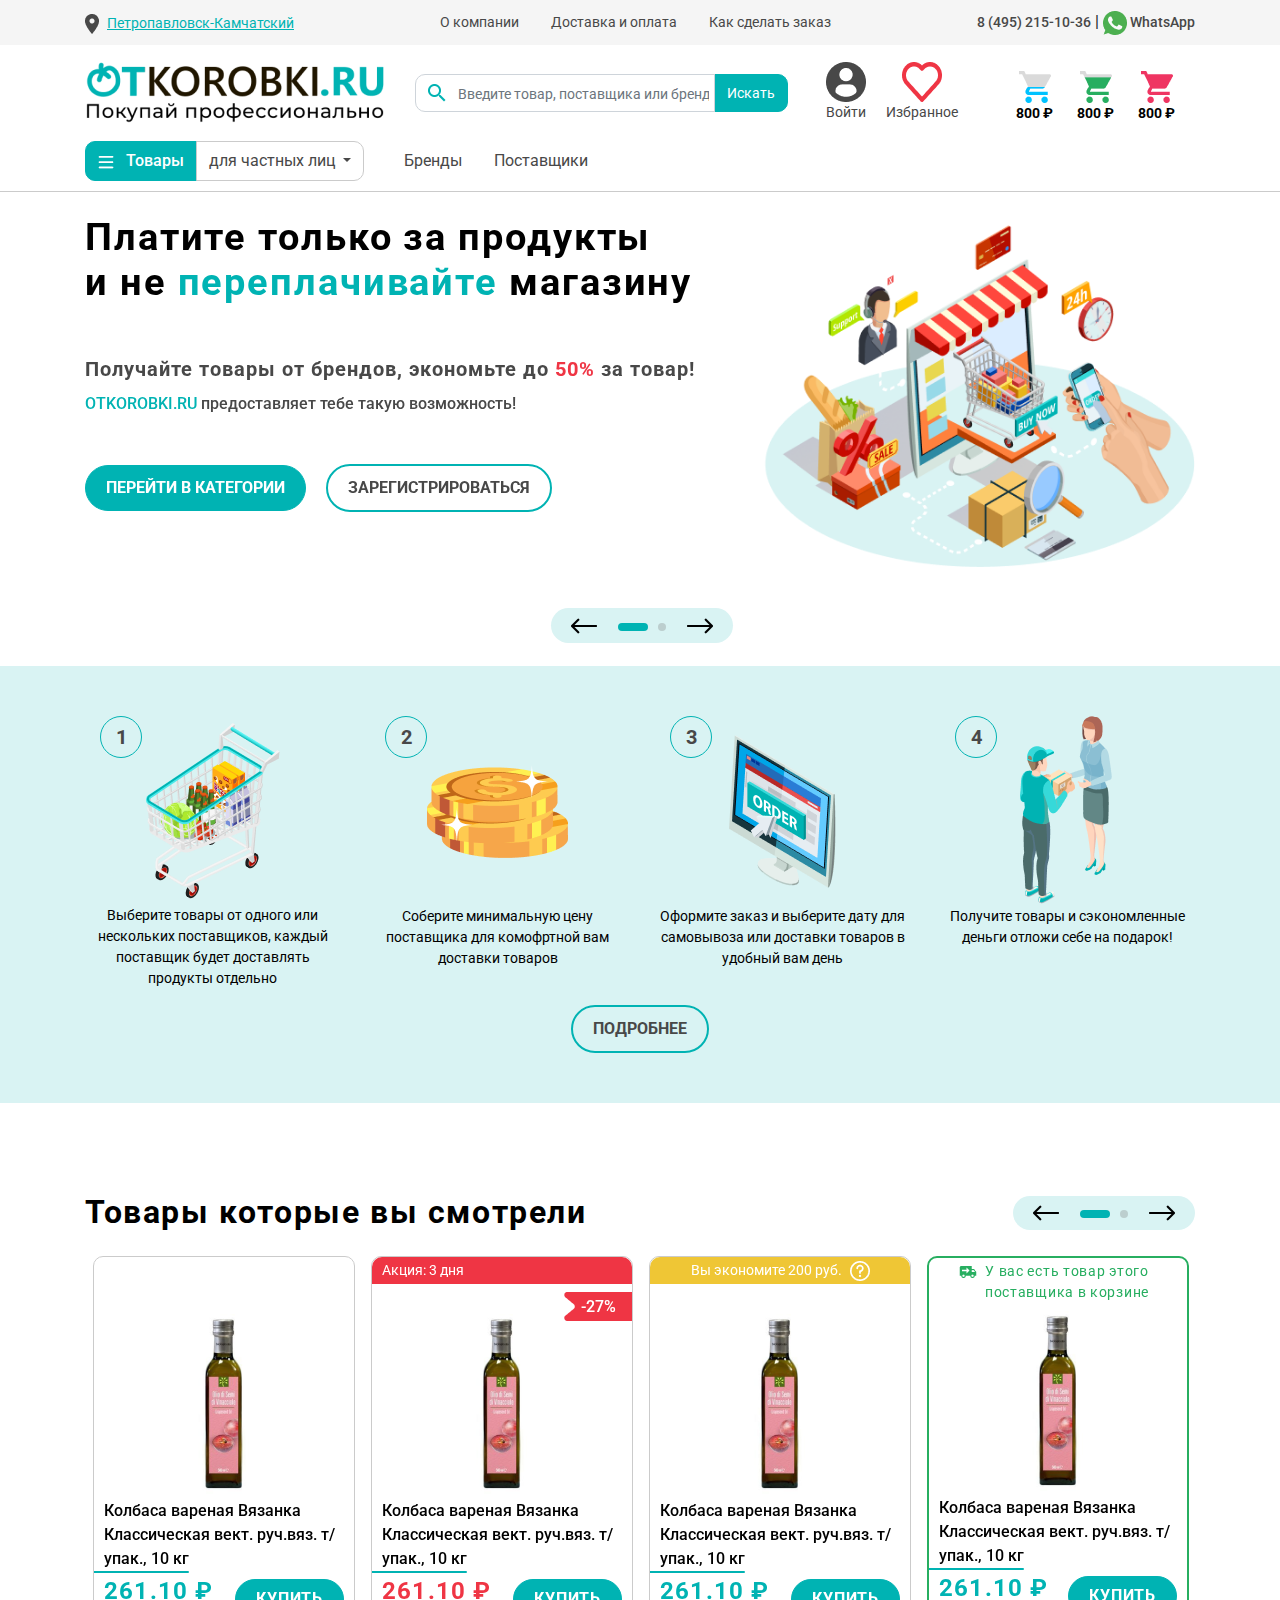
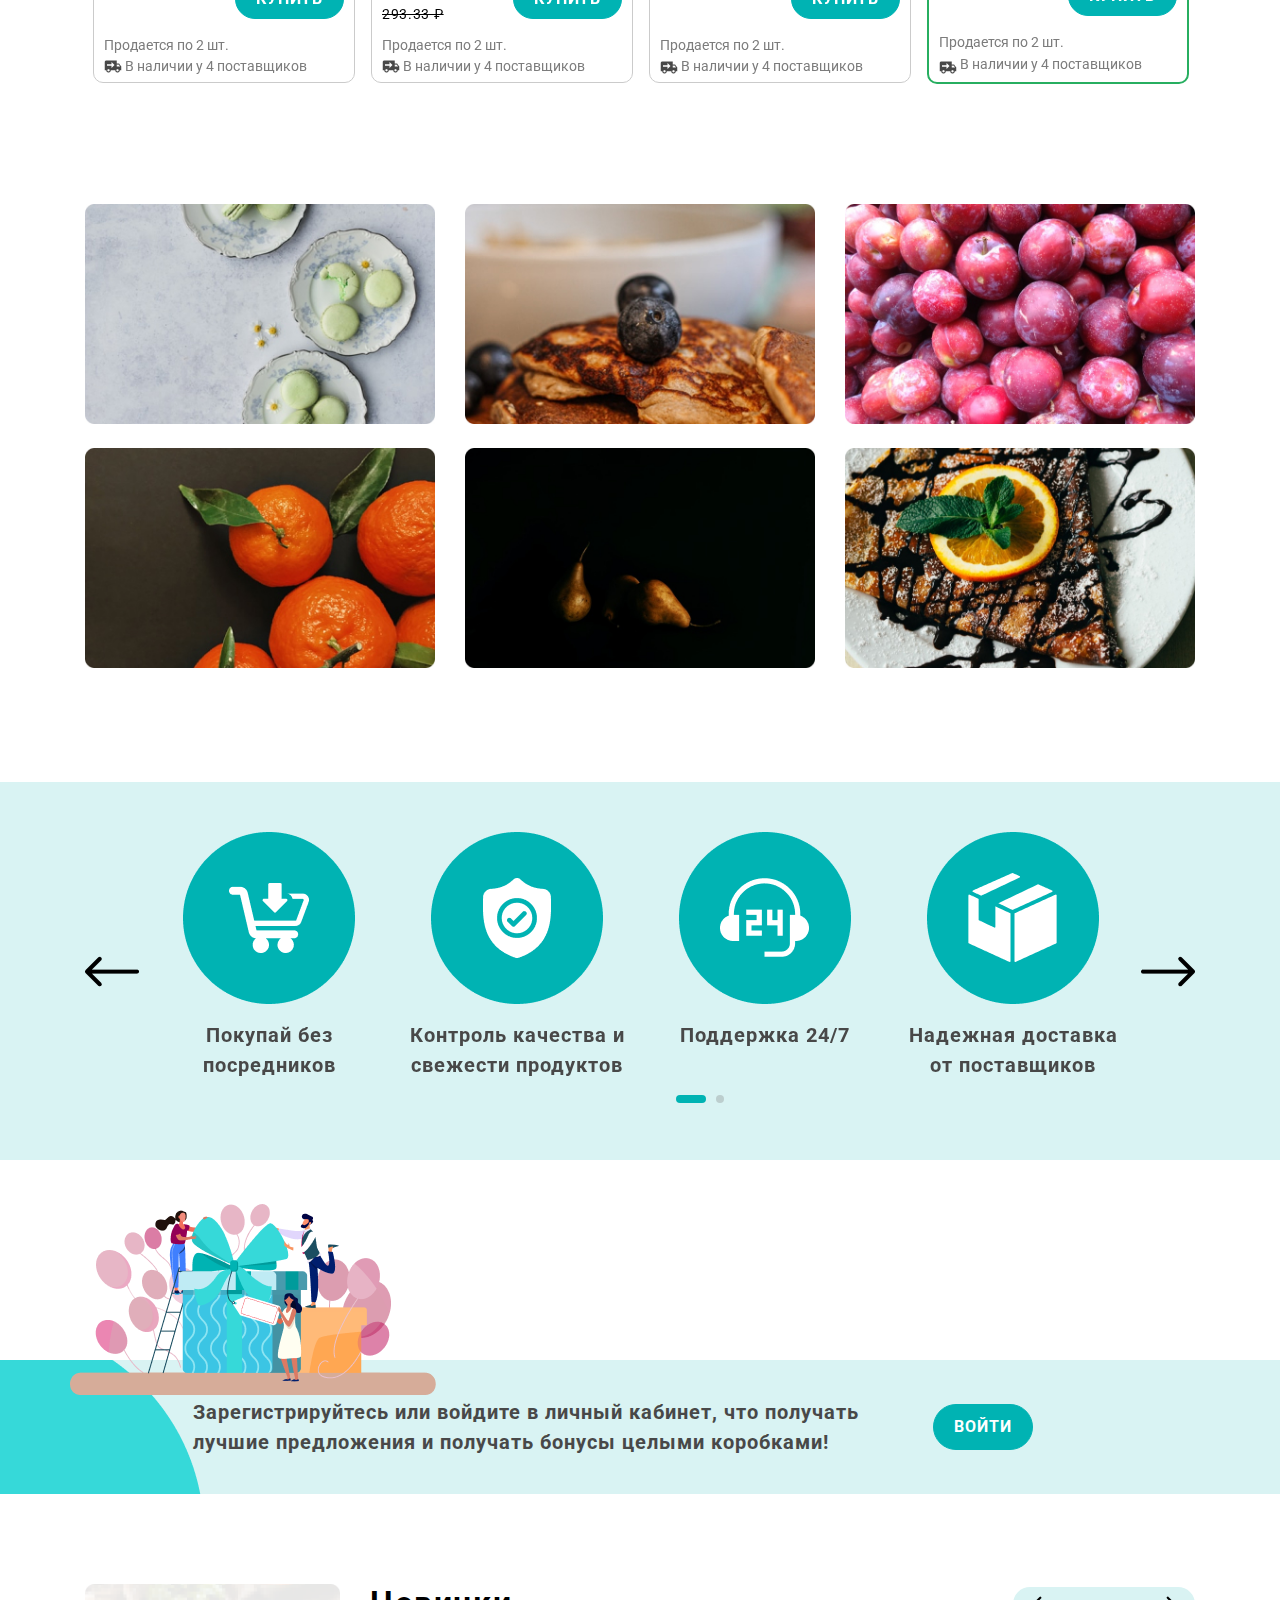
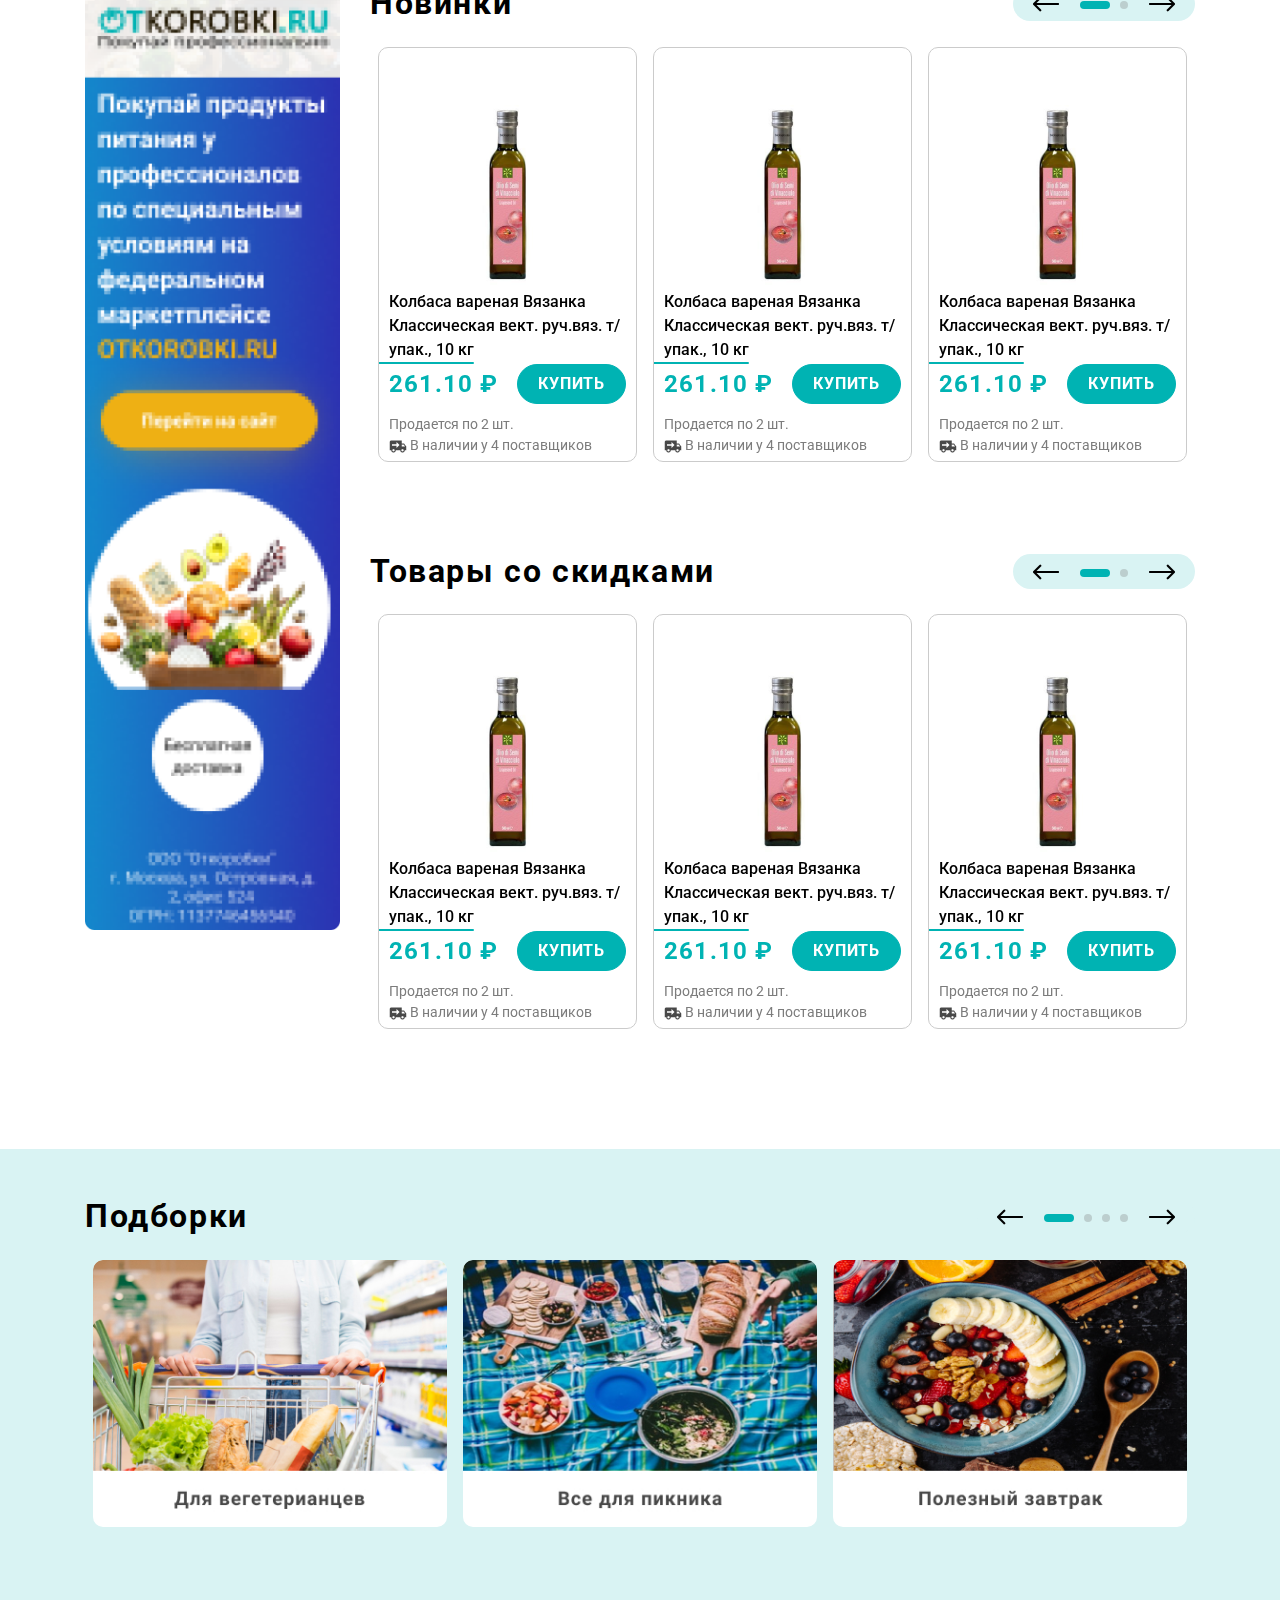
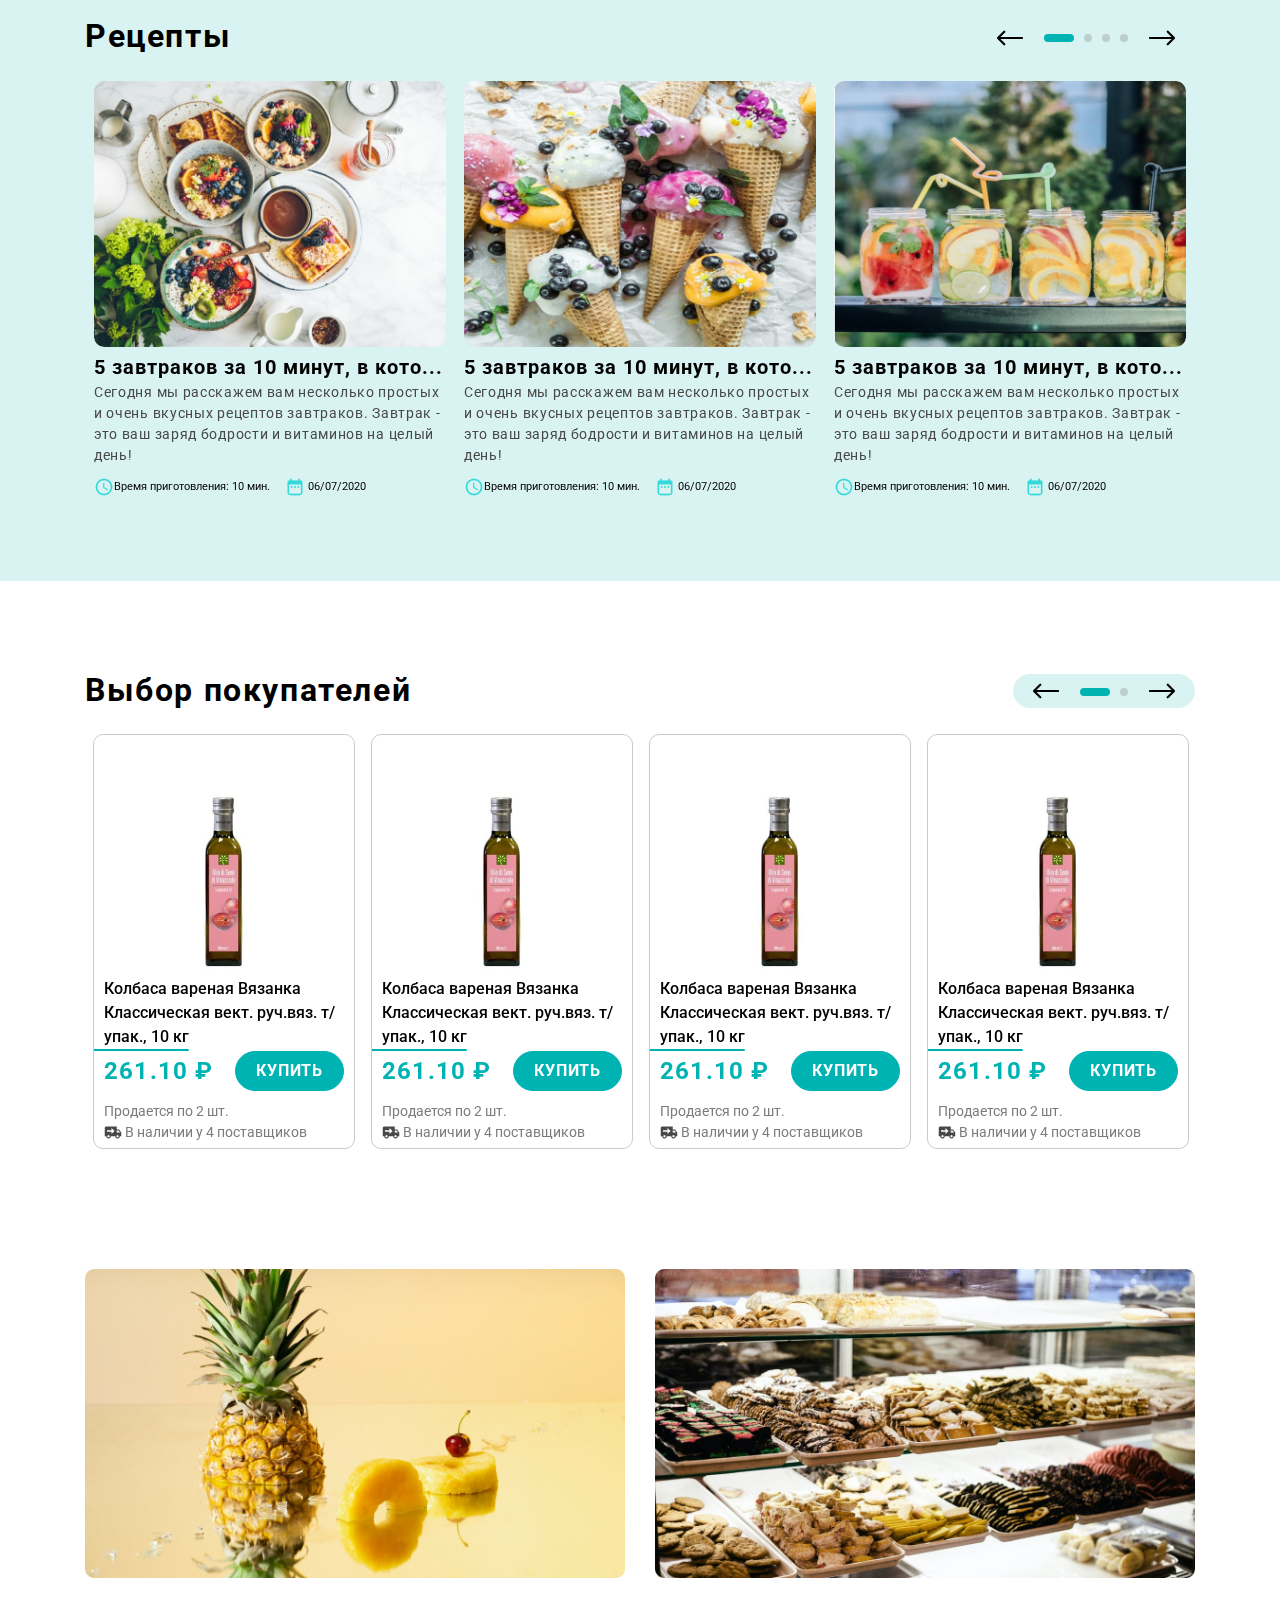
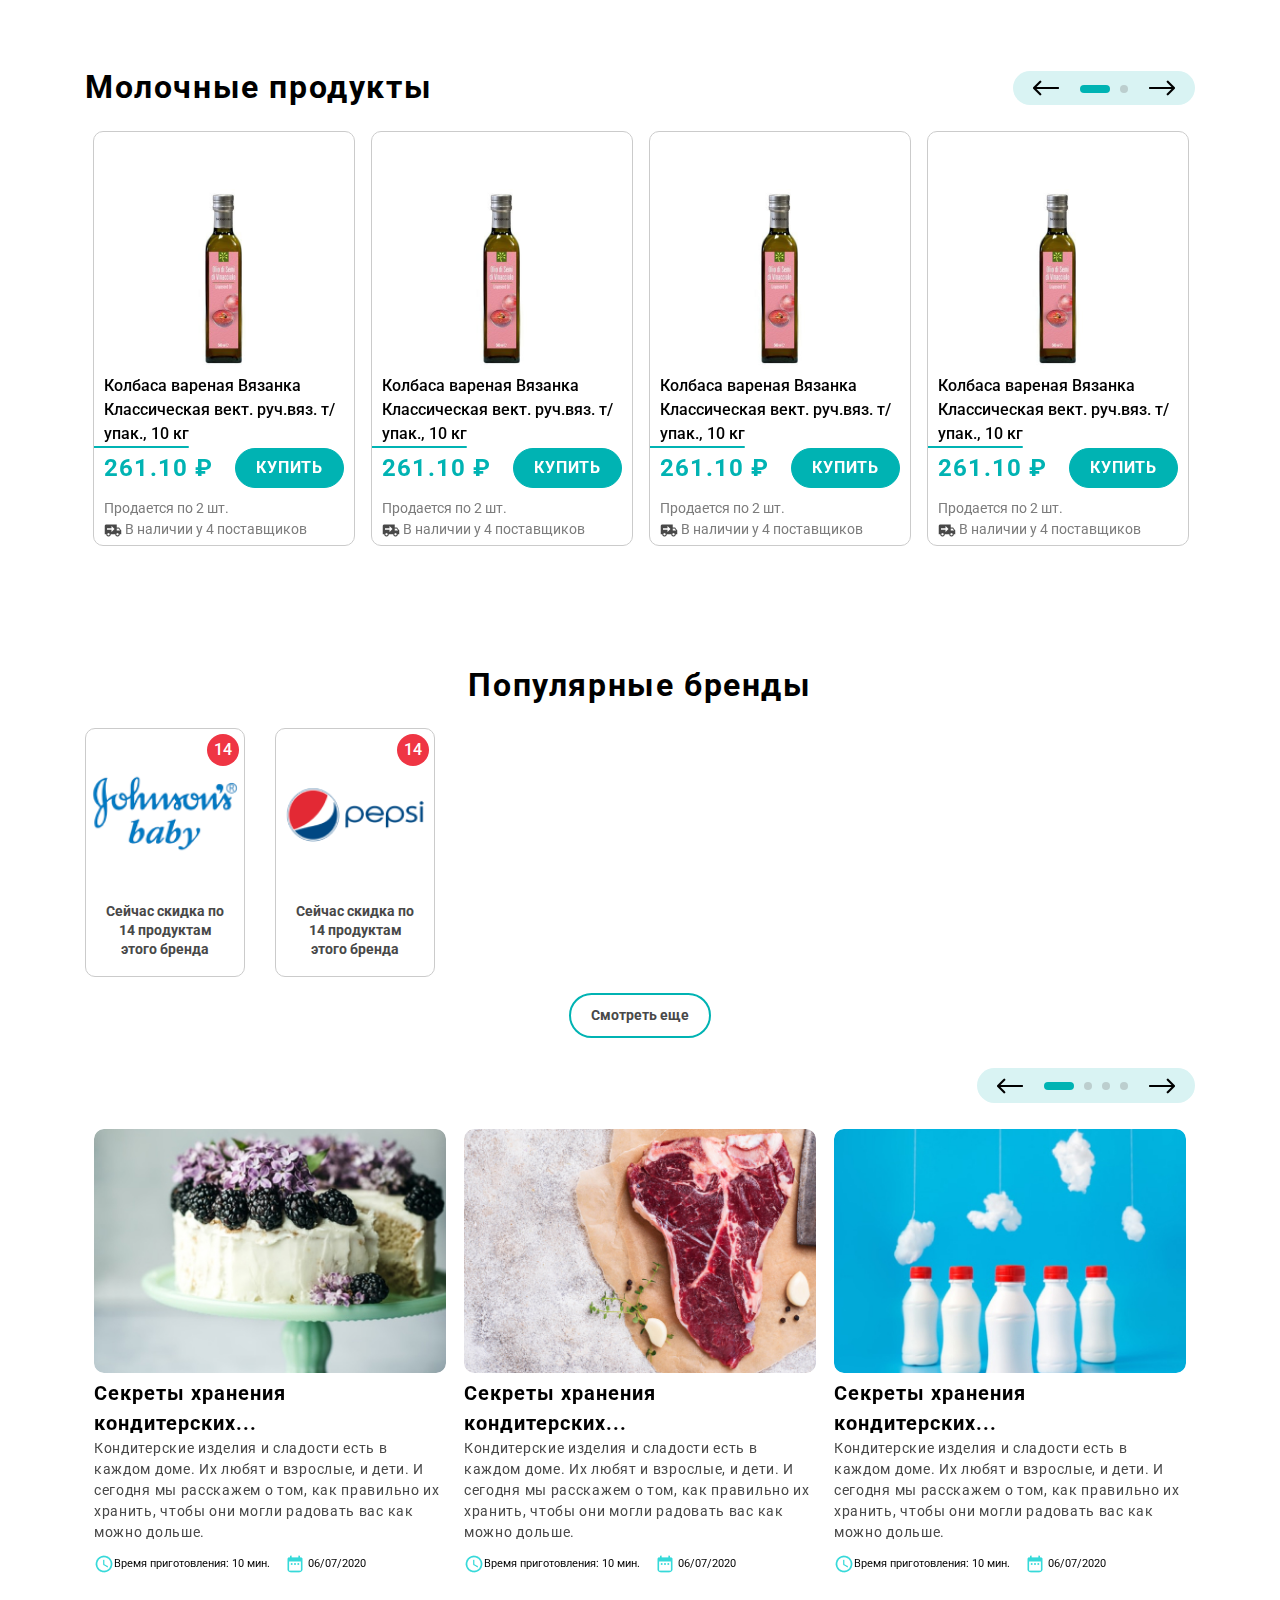
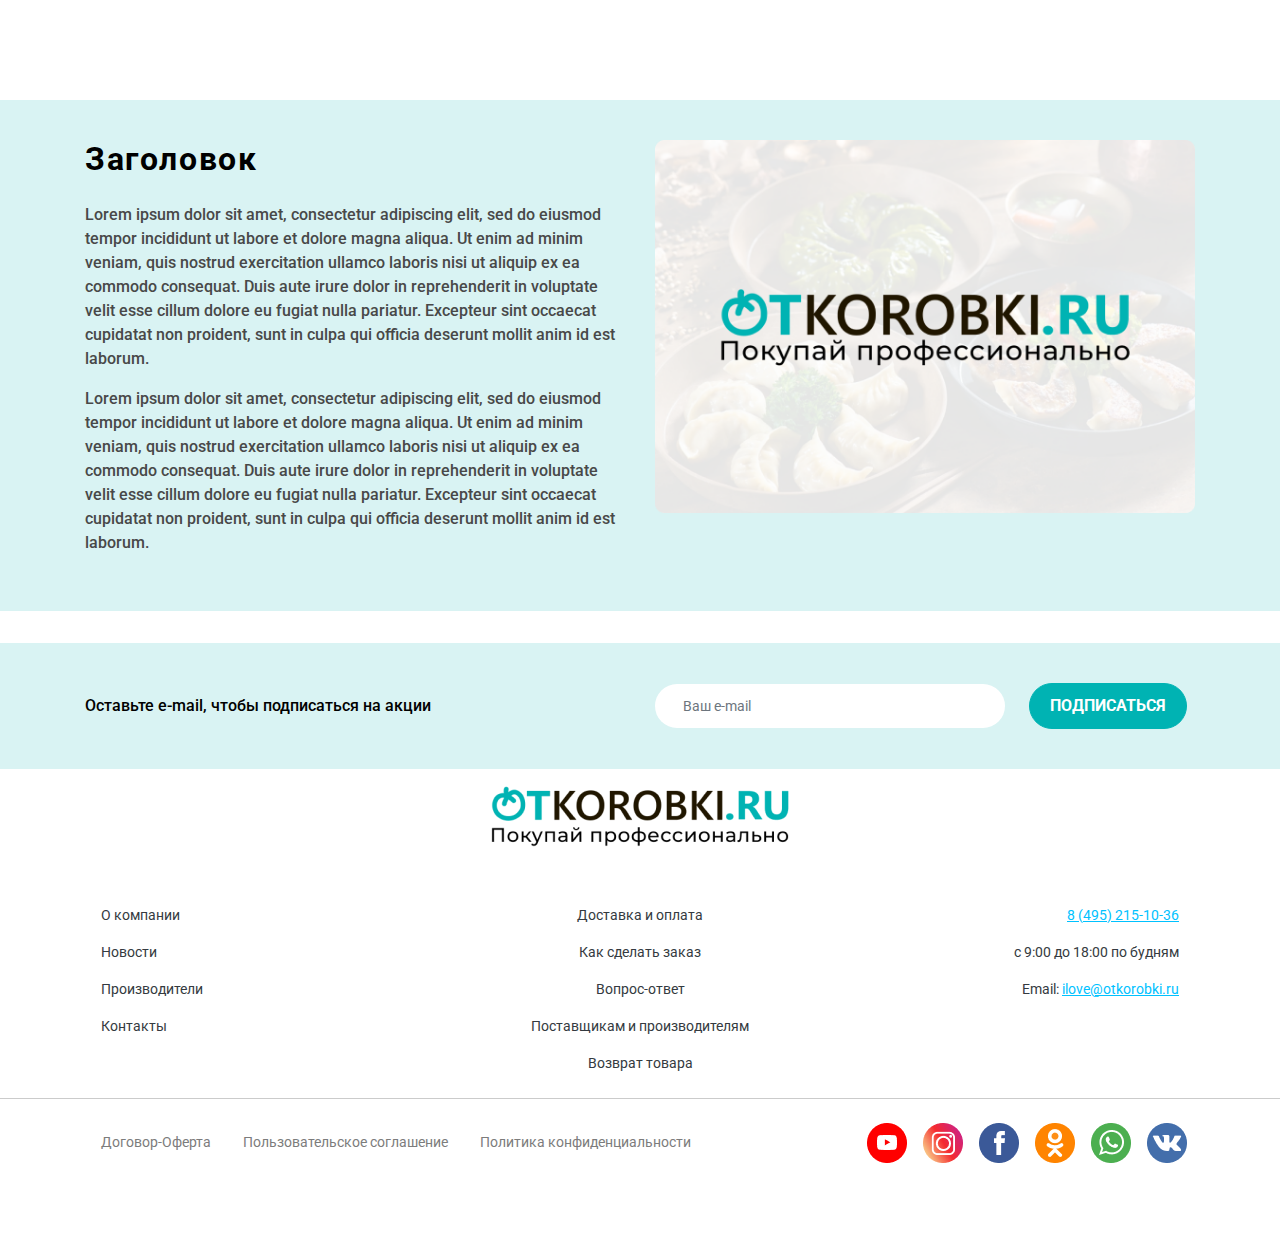
==== index.html @ 5a8d62e5 "menu" ====
<!doctype html>
<html lang="ru">

<head>
    <meta charset="utf-8">
    <meta name="viewport" content="width=device-width, initial-scale=1, shrink-to-fit=no">
    <meta name="description" content="">

    <title>main page</title>

    <link href="css/bootstrap.css" rel="stylesheet">
    <link href="https://fonts.googleapis.com/css2?family=Roboto:ital,wght@0,100;0,300;0,400;0,500;0,700;0,900;1,100;1,300;1,400;1,500;1,700;1,900&display=swap" rel="stylesheet">
    <link rel="stylesheet" href="lib/slick/slick.css">
    <link href="lib/mmenu/mmenu-light.css" rel="stylesheet" />
    <link href="css/style.css" rel="stylesheet">

</head>

<body>

<div id="panel">
    
    <header class="header">

        <div class="mobile-header d-lg-none">
            <div class="mobile-line">
                <div class="container">
                    <div class="row">
                        <div class="col-12">
                            <div class="mobile-top-menu py-2">
                                <a href="/"><img src="img/mob_logo.png" alt=""></a>
                                <a href="#" class="mobile-searsh-toggle"><img src="img/search_ico.png" alt=""></a>
                                <a href="#"><img src="img/mob_cart.png" alt=""></a>
                                <a class="toggle-button" href="#"><img src="img/burger.png" alt=""></a>                                
                            </div>
                            <div class="mobile-search py-2">
                                <a href="#" class="back-link"><img src="img/mob_arrow_left.png" alt=""></a>  
                                <div class="input-group flex-nowrap">
                                    <div class="input-group-prepend">
                                        <span class="input-group-text"><img src="img/search_ico.png" alt=""></span>
                                    </div>
                                    <input type="text" class="form-control" placeholder="Поиск...">
                                </div>                           
                            </div>                            
                        </div>
                    </div>
                </div>
            </div>
        </div>

        <div class="desktop-header d-none d-lg-block">
            <div class="top-line py-1">
                <div class="container">
                    <div class="row d-flex justify-content-between align-items-center">
                        <div class="col-auto">
                            <a href="#" class="city-choice">
                                <img src="img/place_ico.png" alt=""><span>Петропавловск-Камчатский</span>
                            </a>
                        </div>
                        <div class="col-auto">
                            <div class="nav">
                                <a class="nav-link active" href="#">О компании</a>
                                <a class="nav-link" href="#">Доставка и оплата</a>
                                <a class="nav-link" href="#">Как сделать заказ</a>
                            </div>
                        </div>
                        <div class="col-auto">
                            <div class="top-contacts">
                                <a href="tel:84952151036">8 (495) 215-10-36</a> |
                                <a href="#"><img src="img/whatsapp_top.png" alt=""> WhatsApp</a>
                            </div>
                        </div>
                    </div>
                </div>
            </div>

            <div class="container">
                <div class="row align-items-center justify-content-between flex-nowrap py-3">
                    <div class="col-auto">
                        <a href="/">
                            <img src="img/logo.png" alt="">
                        </a>
                    </div>
                    <div class="col">
                        <div class="search-block">
                            <div class="input-group">
                                <div class="input-group-prepend">
                                    <span class="input-group-text"><img src="img/search_ico.png" alt=""></span>
                                </div>
                                <input type="text" class="form-control" placeholder="Введите товар, поставщика или бренд">
                                <div class="input-group-append">
                                    <a href="#" class="input-group-text">Искать</a>
                                </div>
                            </div>
                        </div>
                    </div>
                    <div class="col-auto">
                        <div class="user-block">
                            <a href="#">
                                <img src="img/user_ico.png" alt="">
                                <div>Войти</div>
                            </a>
                            <a href="#">
                                <img src="img/favorites_ico.png" alt="">
                                <div>Избранное</div>
                            </a>
                            
                        </div>
                    </div>
                    <div class="col-auto">
                        <div class="cart-block">
                            <a href="#">
                                <img src="img/cart_1.png" alt="">
                                <div>800 &#8381;</div>
                            </a>
                            <a href="#">
                                <img src="img/cart_2.png" alt="">
                                <div>800 &#8381;</div>
                            </a>
                            <a href="#">
                                <img src="img/cart_3.png" alt="">
                                <div>800 &#8381;</div>
                            </a>
                        </div>
                    </div>
                </div>
                <div class="row">
                    <div class="col-12 position-relative">
                        <div class="header-nav d-flex">
                            <div class="btn-group mr-4">
                                <button class="btn" type="button" id="main-menu-btn">
                                    <img src="img/burger_white.png" alt=""> Товары
                                </button>
                            
                                <div class="btn-group" role="group">
                                    <button type="button" class="btn dropdown-toggle" data-toggle="dropdown" aria-haspopup="true" aria-expanded="false">
                                        для частных лиц
                                    </button>
                                    <div class="dropdown-menu" aria-labelledby="btnGroupDrop1">
                                        <!-- <a class="dropdown-item" href="#">для частных лиц</a> -->
                                        <a class="dropdown-item" href="#">для юр. лиц</a>
                                    </div>
                                </div>
                            </div>
                            <div class="nav">
                                <a href="#" class="nav-link">Бренды</a>
                                <a href="#" class="nav-link">Поставщики</a>
                            </div>
                        </div>
 
                        <div class="main-menu" id="main-menu">
                            <a href="#" class="btn my-3 ml-2">Выбрать поставщика</a>
                            <ul>
                                <li class="active"><a href="#"><img src="img/menu-ico/voda.png" alt=""><span>Бакалея</span></a>
                                    <ul>
                                        <li><a href="#"><b>Азиатская кухня</b></a></li> 
                                        <li><a href="#">Кетчуп, майонез, соусы, сиропы</a></li> 
                                        <li><a href="#">Крупы, хлопья, мюсли, сухие завтраки</a></li> 
                                        <li><a href="#">Макаронные изделия</a></li>
                                        <li><a href="#">Азиатская кухня</a></li> 
                                        <li><a href="#">Кетчуп, майонез, соусы, сиропы</a></li> 
                                        <li><a href="#">Крупы, хлопья, мюсли, сухие завтраки</a></li> 
                                        <li><a href="#"><b>Макаронные изделия</b></a></li>
                                        <li><a href="#">Азиатская кухня</a></li> 
                                        <li><a href="#">Кетчуп, майонез, соусы, сиропы</a></li> 
                                        <li><a href="#">Крупы, хлопья, мюсли, сухие завтраки</a></li> 
                                        <li><a href="#">Макаронные изделия</a></li>
                                        <li><a href="#">Азиатская кухня</a></li> 
                                        <li><a href="#">Кетчуп, майонез, соусы, сиропы</a></li> 
                                        <li><a href="#">Крупы, хлопья, мюсли, сухие завтраки</a></li> 
                                        <li><a href="#">Макаронные изделия</a></li>

                                    </ul>
                                    <a href="#" class="menu-banner">
                                        <img class="img-fluid" src="img/menu_banner.jpg" alt="">
                                    </a>
                                </li> 
                                <li><a href="#"><img src="img/menu-ico/voda.png" alt=""><span>Вода, напитки, соки</span></a>
                                    <ul>
                                        <li><a href="#">Минеральная вода</a></li> 
                                        <li><a href="#">Напитки, лимонады, квас</a></li> 
                                        <li><a href="#">Соки, нектары, морсы, компоты</a></li>
                                    </ul>
                                </li> 
                                <li><a href="#"><img src="img/menu-ico/voda.png" alt=""><span>Детское питание и товары для детей</span></a>
                                    <ul>
                                        <li><a href="#">Детская косметика и гигиена</a></li> 
                                        <li><a href="#">Детские молочные продукты</a></li> 
                                        <li><a href="#">Детские смеси</a></li>
                                    </ul>
                                </li> 
                                <li><a href="#"><img src="img/menu-ico/voda.png" alt=""><span>Замороженные продукты</span></a>
                                    <ul>
                                        <li><a href="#">Вареники, блинчики</a></li> 
                                        <li><a href="#">Готовые замороженные блюда</a></li> 
                                        <li><a href="#">Замороженные десерты</a></li>
                                    </ul>
                                </li> 
                                <li><a href="#"><img src="img/menu-ico/voda.png" alt=""><span>Кондитерские изделия</span></a>
                                    <ul>
                                        <li><a href="#">Баранки, соломка, сушки, сухари, хлебцы</a></li> 
                                        <li><a href="#">Батончики, снеки</a></li> 
                                        <li><a href="#">Вафли, пряники, печенье, крекер</a></li>
                                    </ul>
                                </li> 
                                <li><a href="#"><img src="img/menu-ico/voda.png" alt=""><span>Консервация</span></a>
                                    <ul>
                                        <li><a href="#">Баранки, соломка, сушки, сухари, хлебцы</a></li> 
                                        <li><a href="#">Батончики, снеки</a></li> 
                                        <li><a href="#">Вафли, пряники, печенье, крекер</a></li>
                                    </ul>
                                </li> 
                                <li><a href="#"><img src="img/menu-ico/voda.png" alt=""><span>Молочные продкуты, сыры, яйца</span></a>
                                    <ul>
                                        <li><a href="#">Баранки, соломка, сушки, сухари, хлебцы</a></li> 
                                        <li><a href="#">Батончики, снеки</a></li> 
                                        <li><a href="#">Вафли, пряники, печенье, крекер</a></li>
                                    </ul>
                                </li> 
                                <li><a href="#"><img src="img/menu-ico/voda.png" alt=""><span>Мясо, птица, рыба, гастрономия</span></a>
                                    <ul>
                                        <li><a href="#">Баранки, соломка, сушки, сухари, хлебцы</a></li> 
                                        <li><a href="#">Батончики, снеки</a></li> 
                                        <li><a href="#">Вафли, пряники, печенье, крекер</a></li>
                                    </ul>
                                </li> 
                                <li><a href="#"><img src="img/menu-ico/voda.png" alt=""><span>Кондитерские изделия</span></a>
                                    <ul>
                                        <li><a href="#">Баранки, соломка, сушки, сухари, хлебцы</a></li> 
                                        <li><a href="#">Батончики, снеки</a></li> 
                                        <li><a href="#">Вафли, пряники, печенье, крекер</a></li>
                                    </ul>
                                </li> 
                                <li><a href="#"><img src="img/menu-ico/voda.png" alt=""><span>Овощи, фрукты, зелень</span></a>
                                    <ul>
                                        <li><a href="#">Баранки, соломка, сушки, сухари, хлебцы</a></li> 
                                        <li><a href="#">Батончики, снеки</a></li> 
                                        <li><a href="#">Вафли, пряники, печенье, крекер</a></li>
                                    </ul>
                                </li> 
                                <li><a href="#"><img src="img/menu-ico/voda.png" alt=""><span>Товары для дома</span></a>
                                    <ul>
                                        <li><a href="#">Баранки, соломка, сушки, сухари, хлебцы</a></li> 
                                        <li><a href="#">Батончики, снеки</a></li> 
                                        <li><a href="#">Вафли, пряники, печенье, крекер</a></li>
                                    </ul>
                                </li> 
                                <li><a href="#"><img src="img/menu-ico/voda.png" alt=""><span>Чай, кофе, какао</span></a>
                                    <ul>
                                        <li><a href="#">Баранки, соломка, сушки, сухари, хлебцы</a></li> 
                                        <li><a href="#">Батончики, снеки</a></li> 
                                        <li><a href="#">Вафли, пряники, печенье, крекер</a></li>
                                    </ul>
                                </li> 
                                <li><a href="#"><img src="img/menu-ico/voda.png" alt=""><span>Для офисов</span></a>
                                    <ul>
                                        <li><a href="#">Баранки, соломка, сушки, сухари, хлебцы</a></li> 
                                        <li><a href="#">Батончики, снеки</a></li> 
                                        <li><a href="#">Вафли, пряники, печенье, крекер</a></li>
                                    </ul>
                                </li> 
                                <li><a href="#"><img src="img/menu-ico/voda.png" alt=""><span>Для HoReCa</span></a>
                                    <ul>
                                        <li><a href="#">Баранки, соломка, сушки, сухари, хлебцы</a></li> 
                                        <li><a href="#">Батончики, снеки</a></li> 
                                        <li><a href="#">Вафли, пряники, печенье, крекер</a></li>
                                    </ul>
                                </li> 
                                <li><a href="#"><img src="img/menu-ico/voda.png" alt=""><span>Для магазинов</span></a>
                                    <ul>
                                        <li><a href="#">Баранки, соломка, сушки, сухари, хлебцы</a></li> 
                                        <li><a href="#">Батончики, снеки</a></li> 
                                        <li><a href="#">Вафли, пряники, печенье, крекер</a></li>
                                    </ul>
                                </li> 
                            </ul>
                        </div> 

                    </div>
                </div>
            </div>            
        </div>

    </header>

    <main role="main">        
        <div class="container">
            <div class="row d-lg-none">
                <div class="col-12">
                    <div class="my-3 text-center">
                        <button class="btn btn-secondary mx-1" style="font-size: 0.875rem; color: #000; border-width: 1px;letter-spacing: 0.05em;padding: 6px 20px;">Поставщики</button>
                        <button class="btn btn-secondary mx-1" style="font-size: 0.875rem; color: #000; border-width: 1px;letter-spacing: 0.05em;padding: 6px 20px;">Бренды</button>
                    </div>                    
                    <div class="my-3 text-center">
                        <a href="#mob-catalog-menu" class="btn btn-primary" style="font-size: 0.875rem; padding: 8px 40px; border-width: 1px; letter-spacing: 0.05em;"><img src="img/catalog_icon.png" alt=""> Категории товаров</a>
                    </div>                    
                </div>
            </div>
            <div class="row mt-3 mb-5">
                <div class="col-12">
                    <div class="main-slider">
                        <div>
                            <div class="row">
                                <div class="col-12 col-lg-7 d-flex align-items-center">
                                    <div class="slider-content text-center text-lg-left">
                                        <h3 class="title mb-5">Платите только за продукты и не <span>переплачивайте</span> магазину</h3>
                                        <div class="text1 mb-2">Получайте товары от брендов, экономьте до <span>50%</span> за товар!</div>
                                        <div class="text2"><span>OTKOROBKI.RU</span> предоставляет тебе такую возможность!</div>
                                        <div class="my-5 d-none d-lg-block">
                                            <a href="#" class="btn btn-primary mr-3">Перейти в категории</a>
                                            <a href="#" class="btn btn-secondary">Зарегистрироваться</a>                                        
                                        </div>                                        
                                    </div>
                                </div>
                                <div class="col-12 col-lg-5">
                                    <img class="img-fluid" src="img/main-slider/slider_image.png" alt="">
                                </div>
                            </div>
                        </div>

                        <div>
                            <div class="row">
                                <a href="#" class="col-12 col-lg-8 mb-3 mb-lg-0">
                                    <img class="img-fluid" src="img/main-slider/1110х185.png" alt="">
                                </a>
                                <div class="col-12 col-lg-4 d-lg-flex flex-column justify-content-between">
                                    <a class="d-block mb-3 mb-lg-0" href="#">
                                        <img class="img-fluid" src="img/main-slider/top.jpg" alt="">
                                    </a>
                                    <a class="d-block mb-3 mb-lg-0" href="#">
                                        <img class="img-fluid" src="img/main-slider/bottom.jpg" alt="">
                                    </a>
                                </div>
                            </div>
                        </div>
                    </div>

                </div>
            </div>

        </div><!-- end container -->

        <section class="section-steps section-devider">
            <div class="container">
                <div class="row steps-slider">
                    <div class="col-12 col-lg-3">
                        <div class="step-item">
                            <div class="num-step">1</div>
                            <img class="img-fluid" src="img/step_1.png" alt="">
                            <div class="title">Выберите товары от одного или нескольких поставщиков, каждый поставщик будет доставлять продукты отдельно</div>
                        </div>
                    </div>
                    <div class="col-12 col-lg-3">
                        <div class="step-item">
                            <div class="num-step">2</div>
                            <img class="img-fluid" src="img/step_2.png" alt="">
                            <div class="title">Соберите минимальную цену поставщика для комофртной вам доставки товаров</div>
                        </div>
                    </div>
                    <div class="col-12 col-lg-3">
                        <div class="step-item">
                            <div class="num-step">3</div>
                            <img class="img-fluid" src="img/step_3.png" alt="">
                            <div class="title">Оформите заказ и выберите дату для самовывоза или доставки товаров в удобный вам день</div>
                        </div>
                    </div>
                    <div class="col-12 col-lg-3">
                        <div class="step-item">
                            <div class="num-step">4</div>
                            <img class="img-fluid" src="img/step_4.png" alt="">
                            <div class="title">Получите товары и сэкономленные деньги отложи себе на подарок!</div>
                        </div>
                    </div>
                </div>
                <div class="mt-3 d-none d-lg-block">
                    <a href="#" class="btn btn-secondary">Подробнее</a>
                </div>
            </div>
        </section>

        <section class="section-devider">
            <div class="container">
                <div class="row">
                    <div class="col-12 mob-gutters">

                        <h2>Товары которые вы смотрели</h2>
                        
                        <div id="slider-product-1" class="card-slider">
                            <div>
                                <div class="card card-product">
                                    <div class="card-header">
                                        Вы экономите 200 руб.
                                    </div>
                                    <a class="img-link" href="#"><img src="img/image4.png" class="card-img-top" alt=""></a>
                                    <div class="card-body">
                                        <a href="#" class="card-title">Колбаса вареная Вязанка Классическая вект. руч.вяз. т/упак., 10 кг</a>
                                        <div class="separator"></div>
                                        <div class="buy-block">
                                            <div class="price-block">
                                                <div class="price">261.10 &#8381;</div>  
                                                <div class="old-price">&nbsp;</div>                                              
                                            </div>
                                            <button class="btn btn-buy">Купить</button>
                                        </div>
                                    </div>
                                    <div class="card-footer">
                                        <div class="text-sold-by">Продается по 2 шт.</div>
                                        <div class="text-availability"><img src="img/mdi_truck-delivery.png" alt=""> В наличии у 4 поставщиков</div>                                    
                                    </div>
                                </div>                                
                            </div>
                            <div>
                                <div class="card card-product action">
                                    <div class="percent-badge">-27%</div>
                                    <div class="card-header">
                                        Акция: 3 дня
                                    </div>
                                    <a class="img-link" href="#"><img src="img/image4.png" class="card-img-top" alt=""></a>
                                    <div class="card-body">
                                        <a href="#" class="card-title">Колбаса вареная Вязанка Классическая вект. руч.вяз. т/упак., 10 кг</a>
                                        <div class="separator"></div>
                                        <div class="buy-block">
                                            <div class="price-block">
                                                <div class="price">261.10 &#8381;</div>                                                
                                                <div class="old-price">293.33 &#8381;</div>
                                            </div>
                                            <button class="btn btn-buy">Купить</button>
                                        </div>
                                    </div>
                                    <div class="card-footer">
                                        <div class="text-sold-by">Продается по 2 шт.</div>
                                        <div class="text-availability"><img src="img/mdi_truck-delivery.png" alt=""> В наличии у 4 поставщиков</div>                                    
                                    </div>
                                </div>                                
                            </div>
                            <div>
                                <div class="card card-product info">
                                    <div class="card-header">
                                        Вы экономите 200 руб. <a href="#"><img src="img/doubts_button.png" alt=""></a>
                                    </div>
                                    <a class="img-link" href="#"><img src="img/image4.png" class="card-img-top" alt=""></a>
                                    <div class="card-body">
                                        <a href="#" class="card-title">Колбаса вареная Вязанка Классическая вект. руч.вяз. т/упак., 10 кг</a>
                                        <div class="separator"></div>
                                        <div class="buy-block">
                                            <div class="price-block">
                                                <div class="price">261.10 &#8381;</div>                                                
                                                <div class="old-price">&nbsp;</div>
                                            </div>
                                            <button class="btn btn-buy">Купить</button>
                                        </div>
                                    </div>
                                    <div class="card-footer">
                                        <div class="text-sold-by">Продается по 2 шт.</div>
                                        <div class="text-availability"><img src="img/mdi_truck-delivery.png" alt=""> В наличии у 4 поставщиков</div>                                    
                                    </div>
                                </div>                                
                            </div>
                            <div>
                                <div class="card card-product in-card">
                                    <div class="card-header">
                                        <img src="img/green_car.png" alt=""><span>У вас есть товар этого поставщика в корзине</span>
                                    </div>
                                    <a class="img-link" href="#"><img src="img/image4.png" class="card-img-top" alt=""></a>
                                    <div class="card-body">
                                        <a href="#" class="card-title">Колбаса вареная Вязанка Классическая вект. руч.вяз. т/упак., 10 кг</a>
                                        <div class="separator"></div>
                                        <div class="buy-block">
                                            <div class="price-block">
                                                <div class="price">261.10 &#8381;</div>                                                
                                                <div class="old-price">&nbsp;</div>
                                            </div>
                                            <button class="btn btn-buy">Купить</button>
                                        </div>
                                    </div>
                                    <div class="card-footer">
                                        <div class="text-sold-by">Продается по 2 шт.</div>
                                        <div class="text-availability"><img src="img/mdi_truck-delivery.png" alt=""> В наличии у 4 поставщиков</div>                                    
                                    </div>
                                </div>                                
                            </div>
                            <div>
                                <div class="card card-product add-card">
                                    <div class="card-header">
                                        Товар добавлен в корзину <img src="img/green_check.png" alt="">
                                    </div>
                                    <a class="img-link" href="#"><img src="img/image4.png" class="card-img-top" alt=""></a>
                                    <div class="card-body">
                                        <a href="#" class="card-title">Колбаса вареная Вязанка Классическая вект. руч.вяз. т/упак., 10 кг</a>
                                        <div class="separator"></div>
                                        <div class="buy-block">
                                            <div class="price-block">
                                                <div class="price">261.10 &#8381;</div>                                                
                                                <div class="old-price">&nbsp;</div>
                                            </div>
                                            <button class="btn btn-buy">Купить</button>
                                        </div>
                                        <div class="counter-block">
                                            <div class="counter">
                                                <button type="button" class="quantity-minus">-</button>
                                                    <div class="count">18</div>
                                                <button type="button" class="quantity-plus">+</button>
                                            </div>
                                        </div>
                                    </div>
                                    <div class="card-footer">
                                        <div class="text-sold-by">Продается по 2 шт.</div>
                                        <div class="text-availability"><img src="img/mdi_truck-delivery.png" alt=""> В наличии у 4 поставщиков</div>                                    
                                    </div>
                                </div>                                
                            </div>
                        </div>
                    </div>
                </div>
            </div>
        </section>

        <section class="section-devider">
            <div class="container">
                <div class="row banner-slider">
                    <a href="#" class="col-4 mb-4">
                        <img class="img-fluid" src="img/banners/banner_1.jpg" alt="">
                    </a>
                    <a href="#" class="col-4 mb-4">
                        <img class="img-fluid" src="img/banners/banner_2.jpg" alt="">
                    </a>
                    <a href="#" class="col-4 mb-4">
                        <img class="img-fluid" src="img/banners/banner_3.jpg" alt="">
                    </a>
                    <a href="#" class="col-4 mb-4">
                        <img class="img-fluid" src="img/banners/banner_4.jpg" alt="">
                    </a>
                    <a href="#" class="col-4 mb-4">
                        <img class="img-fluid" src="img/banners/banner_5.jpg" alt="">
                    </a>
                    <a href="#" class="col-4 mb-4">
                        <img class="img-fluid" src="img/banners/banner_6.jpg" alt="">
                    </a>
                </div>
            </div>                
        </section>

        <section class="utp-section">
            <div class="container">
                <div class="row">
                    <div class="col-12 mob-gutters">
                        <div class="utp-slider">
                            <div class="utp-item">
                                <img class="img-fluid" src="img/utp/fact_1.png" alt="">
                                <div>Покупай без посредников</div>
                            </div>
                            <div class="utp-item">
                                <img class="img-fluid" src="img/utp/fact_2.png" alt="">
                                <div>Контроль качества и свежести продуктов </div>
                            </div>
                            <div class="utp-item">
                                <img class="img-fluid" src="img/utp/fact_3.png" alt="">
                                <div>Поддержка 24/7</div>
                            </div>
                            <div class="utp-item">
                                <img class="img-fluid" src="img/utp/fact_4.png" alt="">
                                <div>Надежная доставка от поставщиков</div>
                            </div>
                            <div class="utp-item">
                                <img class="img-fluid" src="img/utp/fact_9.png" alt="">
                                <div>Оплата наличными и картой</div>
                            </div>
                            <div class="utp-item">
                                <img class="img-fluid" src="img/utp/fact_10.png" alt="">
                                <div>Безопасная оплата</div>
                            </div>
                            <div class="utp-item">
                                <img class="img-fluid" src="img/utp/fact_11.png" alt="">
                                <div>Спец условия для юр. лиц</div>
                            </div>
                            <div class="utp-item">
                                <img class="img-fluid" src="img/utp/fact_12.png" alt="">
                                <div>Более 500 000 позиций</div>
                            </div>
                        </div>
                    </div>
                </div>    
            </div>                
        </section>

        <div class="middle-line">
            <div class="container h-100">
                <div class="row h-100">
                    <div class="col-12 position-relative h-100">
                        <div class="absolute-image">
                            <img src="img/ml_image.png" alt="">
                        </div>
                        <div class="middle-line-text">
                            <div class="row d-flex align-items-center justify-content-center mx-auto">
                                <div class="col-auto col-lg-8">
                                    <div class="my-3">Зарегистрируйтесь или войдите в личный кабинет, что получать <span>лучшие предложения</span> и получать бонусы целыми коробками!</div>
                                </div>
                                <div class="col-auto col-lg-2">
                                    <a href="#" class="btn btn-primary">Войти</a>
                                </div>
                            </div>
                           
                        </div>
                    </div>
                </div>                    
            </div>
        </div>

        <div class="section-devider"></div>

        <section class="section-devider">
            <div class="container">
                <div class="row">
                    <div class="col-3 d-none d-lg-block">
                        <a href="#">
                            <img class="img-fluid" src="img/long_banner.png" alt="">
                        </a>
                    </div>
                    <div class="col-12 col-lg-9 mob-gutters">
                        <h2>Новинки</h2>
                        
                        <div id="slider-product-2" class="card-slider">
                            <div>
                                <div class="card card-product">
                                    <div class="card-header">
                                        Вы экономите 200 руб.
                                    </div>
                                    <a class="img-link" href="#"><img src="img/image4.png" class="card-img-top" alt=""></a>
                                    <div class="card-body">
                                        <a href="#" class="card-title">Колбаса вареная Вязанка Классическая вект. руч.вяз. т/упак., 10 кг</a>
                                        <div class="separator"></div>
                                        <div class="buy-block">
                                            <div class="price">261.10 &#8381;</div>
                                            <button class="btn btn-buy">Купить</button>
                                        </div>
                                    </div>
                                    <div class="card-footer">
                                        <div class="text-sold-by">Продается по 2 шт.</div>
                                        <div class="text-availability"><img src="img/mdi_truck-delivery.png" alt=""> В наличии у 4 поставщиков</div>                                    
                                    </div>
                                </div>                                
                            </div>
                            <div>
                                <div class="card card-product">
                                    <div class="card-header">
                                        Вы экономите 200 руб.
                                    </div>
                                    <a class="img-link" href="#"><img src="img/image4.png" class="card-img-top" alt=""></a>
                                    <div class="card-body">
                                        <a href="#" class="card-title">Колбаса вареная Вязанка Классическая вект. руч.вяз. т/упак., 10 кг</a>
                                        <div class="separator"></div>
                                        <div class="buy-block">
                                            <div class="price">261.10 &#8381;</div>
                                            <button class="btn btn-buy">Купить</button>
                                        </div>
                                    </div>
                                    <div class="card-footer">
                                        <div class="text-sold-by">Продается по 2 шт.</div>
                                        <div class="text-availability"><img src="img/mdi_truck-delivery.png" alt=""> В наличии у 4 поставщиков</div>                                    
                                    </div>
                                </div>                                
                            </div>
                            <div>
                                <div class="card card-product">
                                    <div class="card-header">
                                        Вы экономите 200 руб.
                                    </div>
                                    <a class="img-link" href="#"><img src="img/image4.png" class="card-img-top" alt=""></a>
                                    <div class="card-body">
                                        <a href="#" class="card-title">Колбаса вареная Вязанка Классическая вект. руч.вяз. т/упак., 10 кг</a>
                                        <div class="separator"></div>
                                        <div class="buy-block">
                                            <div class="price">261.10 &#8381;</div>
                                            <button class="btn btn-buy">Купить</button>
                                        </div>
                                    </div>
                                    <div class="card-footer">
                                        <div class="text-sold-by">Продается по 2 шт.</div>
                                        <div class="text-availability"><img src="img/mdi_truck-delivery.png" alt=""> В наличии у 4 поставщиков</div>                                    
                                    </div>
                                </div>                                
                            </div>
                            <div>
                                <div class="card card-product">
                                    <div class="card-header">
                                        Вы экономите 200 руб.
                                    </div>
                                    <a class="img-link" href="#"><img src="img/image4.png" class="card-img-top" alt=""></a>
                                    <div class="card-body">
                                        <a href="#" class="card-title">Колбаса вареная Вязанка Классическая вект. руч.вяз. т/упак., 10 кг</a>
                                        <div class="separator"></div>
                                        <div class="buy-block">
                                            <div class="price">261.10 &#8381;</div>
                                            <button class="btn btn-buy">Купить</button>
                                        </div>
                                    </div>
                                    <div class="card-footer">
                                        <div class="text-sold-by">Продается по 2 шт.</div>
                                        <div class="text-availability"><img src="img/mdi_truck-delivery.png" alt=""> В наличии у 4 поставщиков</div>                                    
                                    </div>
                                </div>                                
                            </div>
                        </div>
                        
                        <div class="section-devider"></div>
                        
                        <h2>Товары со скидками</h2>
                        
                        <div id="slider-product-3" class="card-slider">
                            <div>
                                <div class="card card-product">
                                    <div class="card-header">
                                        Вы экономите 200 руб.
                                    </div>
                                    <a class="img-link" href="#"><img src="img/image4.png" class="card-img-top" alt=""></a>
                                    <div class="card-body">
                                        <a href="#" class="card-title">Колбаса вареная Вязанка Классическая вект. руч.вяз. т/упак., 10 кг</a>
                                        <div class="separator"></div>
                                        <div class="buy-block">
                                            <div class="price">261.10 &#8381;</div>
                                            <button class="btn btn-buy">Купить</button>
                                        </div>
                                    </div>
                                    <div class="card-footer">
                                        <div class="text-sold-by">Продается по 2 шт.</div>
                                        <div class="text-availability"><img src="img/mdi_truck-delivery.png" alt=""> В наличии у 4 поставщиков</div>                                    
                                    </div>
                                </div>                                
                            </div>
                            <div>
                                <div class="card card-product">
                                    <div class="card-header">
                                        Вы экономите 200 руб.
                                    </div>
                                    <a class="img-link" href="#"><img src="img/image4.png" class="card-img-top" alt=""></a>
                                    <div class="card-body">
                                        <a href="#" class="card-title">Колбаса вареная Вязанка Классическая вект. руч.вяз. т/упак., 10 кг</a>
                                        <div class="separator"></div>
                                        <div class="buy-block">
                                            <div class="price">261.10 &#8381;</div>
                                            <button class="btn btn-buy">Купить</button>
                                        </div>
                                    </div>
                                    <div class="card-footer">
                                        <div class="text-sold-by">Продается по 2 шт.</div>
                                        <div class="text-availability"><img src="img/mdi_truck-delivery.png" alt=""> В наличии у 4 поставщиков</div>                                    
                                    </div>
                                </div>                                
                            </div>
                            <div>
                                <div class="card card-product">
                                    <div class="card-header">
                                        Вы экономите 200 руб.
                                    </div>
                                    <a class="img-link" href="#"><img src="img/image4.png" class="card-img-top" alt=""></a>
                                    <div class="card-body">
                                        <a href="#" class="card-title">Колбаса вареная Вязанка Классическая вект. руч.вяз. т/упак., 10 кг</a>
                                        <div class="separator"></div>
                                        <div class="buy-block">
                                            <div class="price">261.10 &#8381;</div>
                                            <button class="btn btn-buy">Купить</button>
                                        </div>
                                    </div>
                                    <div class="card-footer">
                                        <div class="text-sold-by">Продается по 2 шт.</div>
                                        <div class="text-availability"><img src="img/mdi_truck-delivery.png" alt=""> В наличии у 4 поставщиков</div>                                    
                                    </div>
                                </div>                                
                            </div>
                            <div>
                                <div class="card card-product">
                                    <div class="card-header">
                                        Вы экономите 200 руб.
                                    </div>
                                    <a class="img-link" href="#"><img src="img/image4.png" class="card-img-top" alt=""></a>
                                    <div class="card-body">
                                        <a href="#" class="card-title">Колбаса вареная Вязанка Классическая вект. руч.вяз. т/упак., 10 кг</a>
                                        <div class="separator"></div>
                                        <div class="buy-block">
                                            <div class="price">261.10 &#8381;</div>
                                            <button class="btn btn-buy">Купить</button>
                                        </div>
                                    </div>
                                    <div class="card-footer">
                                        <div class="text-sold-by">Продается по 2 шт.</div>
                                        <div class="text-availability"><img src="img/mdi_truck-delivery.png" alt=""> В наличии у 4 поставщиков</div>                                    
                                    </div>
                                </div>                                
                            </div>
                        </div>
                    </div>
                </div>                  
            </div>
        </section>

        <section class="content-section py-5 section-devider">
            <div class="container">
                <div class="row">
                    <div class="col-12 mob-gutters">

                        <h2>Подборки</h2>

                        <div class="collection-slider">
                            <a class="collection-item" href="#">
                                <img class="img-fluid" src="img/content_card_1.jpg" alt="">
                            </a>
                            <a class="collection-item" href="#">
                                <img class="img-fluid" src="img/content_card_2.jpg" alt="">
                            </a>
                            <a class="collection-item" href="#">
                                <img class="img-fluid" src="img/content_card_3.jpg" alt="">
                            </a>
                            <a class="collection-item" href="#">
                                <img class="img-fluid" src="img/content_card_3.jpg" alt="">
                            </a>
                        </div>

                        <div class="section-devider"></div>

                        <h2>Рецепты</h2>

                        <div class="recipes-slider">
                            <div>
                                <div class="card card-recipes">
                                    <a href="#"><img src="img/content_img_1.jpg" class="card-img-top" alt=""></a>
                                    <div class="card-body">
                                        <a href="#" class="card-title">5 завтраков за 10 минут, в кото...</a>
                                        <p class="card-text">Сегодня мы расскажем вам несколько простых и очень вкусных рецептов завтраков. Завтрак - это ваш заряд бодрости и витаминов на целый день!</p>
                                    </div>
                                    <div class="card-footer">
                                        <span><img src="img/mdi_access_time.png" alt=""><span class="d-none d-lg-inline">Время приготовления:</span> 10 мин.</span>
                                        <span><img src="img/mdi_date_range.png" alt=""> 06/07/2020</span>
                                    </div>
                                </div>                                
                            </div>
                            <div>
                                <div class="card card-recipes">
                                    <a href="#"><img src="img/content_img_2.jpg" class="card-img-top" alt=""></a>
                                    <div class="card-body">
                                        <a href="#" class="card-title">5 завтраков за 10 минут, в кото...</a>
                                        <p class="card-text">Сегодня мы расскажем вам несколько простых и очень вкусных рецептов завтраков. Завтрак - это ваш заряд бодрости и витаминов на целый день!</p>
                                    </div>
                                    <div class="card-footer">
                                        <span><img src="img/mdi_access_time.png" alt=""><span class="d-none d-lg-inline">Время приготовления:</span> 10 мин.</span>
                                        <span><img src="img/mdi_date_range.png" alt=""> 06/07/2020</span>
                                    </div>
                                </div>                                
                            </div>
                            <div>
                                <div class="card card-recipes">
                                    <a href="#"><img src="img/content_img_3.jpg" class="card-img-top" alt=""></a>
                                    <div class="card-body">
                                        <a href="#" class="card-title">5 завтраков за 10 минут, в кото...</a>
                                        <p class="card-text">Сегодня мы расскажем вам несколько простых и очень вкусных рецептов завтраков. Завтрак - это ваш заряд бодрости и витаминов на целый день!</p>
                                    </div>
                                    <div class="card-footer">
                                        <span><img src="img/mdi_access_time.png" alt=""><span class="d-none d-lg-inline">Время приготовления:</span> 10 мин.</span>
                                        <span><img src="img/mdi_date_range.png" alt=""> 06/07/2020</span>
                                    </div>
                                </div>                                
                            </div>                          
                            <div>
                                <div class="card card-recipes">
                                    <a href="#"><img src="img/content_img_3.jpg" class="card-img-top" alt=""></a>
                                    <div class="card-body">
                                        <a href="#" class="card-title">5 завтраков за 10 минут, в кото...</a>
                                        <p class="card-text">Сегодня мы расскажем вам несколько простых и очень вкусных рецептов завтраков. Завтрак - это ваш заряд бодрости и витаминов на целый день!</p>
                                    </div>
                                    <div class="card-footer">
                                        <span><img src="img/mdi_access_time.png" alt=""><span class="d-none d-lg-inline">Время приготовления:</span> 10 мин.</span>
                                        <span><img src="img/mdi_date_range.png" alt=""> 06/07/2020</span>
                                    </div>
                                </div>                                
                            </div>                          
                        </div>
                    </div>
                </div>                  
            </div>
        </section>

        <section class="section-devider">
            <div class="container">
                <div class="row">
                    <div class="col-12 mob-gutters">

                        <h2>Выбор покупателей</h2>

                        <div id="slider-product-4" class="card-slider">
                            <div>
                                <div class="card card-product">
                                    <div class="card-header">
                                        Вы экономите 200 руб.
                                    </div>
                                    <a class="img-link" href="#"><img src="img/image4.png" class="card-img-top" alt=""></a>
                                    <div class="card-body">
                                        <a href="#" class="card-title">Колбаса вареная Вязанка Классическая вект. руч.вяз. т/упак., 10 кг</a>
                                        <div class="separator"></div>
                                        <div class="buy-block">
                                            <div class="price">261.10 &#8381;</div>
                                            <button class="btn btn-buy">Купить</button>
                                        </div>
                                    </div>
                                    <div class="card-footer">
                                        <div class="text-sold-by">Продается по 2 шт.</div>
                                        <div class="text-availability"><img src="img/mdi_truck-delivery.png" alt=""> В наличии у 4 поставщиков</div>                                    
                                    </div>
                                </div>                                
                            </div>
                            <div>
                                <div class="card card-product">
                                    <div class="card-header">
                                        Вы экономите 200 руб.
                                    </div>
                                    <a class="img-link" href="#"><img src="img/image4.png" class="card-img-top" alt=""></a>
                                    <div class="card-body">
                                        <a href="#" class="card-title">Колбаса вареная Вязанка Классическая вект. руч.вяз. т/упак., 10 кг</a>
                                        <div class="separator"></div>
                                        <div class="buy-block">
                                            <div class="price">261.10 &#8381;</div>
                                            <button class="btn btn-buy">Купить</button>
                                        </div>
                                    </div>
                                    <div class="card-footer">
                                        <div class="text-sold-by">Продается по 2 шт.</div>
                                        <div class="text-availability"><img src="img/mdi_truck-delivery.png" alt=""> В наличии у 4 поставщиков</div>                                    
                                    </div>
                                </div>                                
                            </div>
                            <div>
                                <div class="card card-product">
                                    <div class="card-header">
                                        Вы экономите 200 руб.
                                    </div>
                                    <a class="img-link" href="#"><img src="img/image4.png" class="card-img-top" alt=""></a>
                                    <div class="card-body">
                                        <a href="#" class="card-title">Колбаса вареная Вязанка Классическая вект. руч.вяз. т/упак., 10 кг</a>
                                        <div class="separator"></div>
                                        <div class="buy-block">
                                            <div class="price">261.10 &#8381;</div>
                                            <button class="btn btn-buy">Купить</button>
                                        </div>
                                    </div>
                                    <div class="card-footer">
                                        <div class="text-sold-by">Продается по 2 шт.</div>
                                        <div class="text-availability"><img src="img/mdi_truck-delivery.png" alt=""> В наличии у 4 поставщиков</div>                                    
                                    </div>
                                </div>                                
                            </div>
                            <div>
                                <div class="card card-product">
                                    <div class="card-header">
                                        Вы экономите 200 руб.
                                    </div>
                                    <a class="img-link" href="#"><img src="img/image4.png" class="card-img-top" alt=""></a>
                                    <div class="card-body">
                                        <a href="#" class="card-title">Колбаса вареная Вязанка Классическая вект. руч.вяз. т/упак., 10 кг</a>
                                        <div class="separator"></div>
                                        <div class="buy-block">
                                            <div class="price">261.10 &#8381;</div>
                                            <button class="btn btn-buy">Купить</button>
                                        </div>
                                    </div>
                                    <div class="card-footer">
                                        <div class="text-sold-by">Продается по 2 шт.</div>
                                        <div class="text-availability"><img src="img/mdi_truck-delivery.png" alt=""> В наличии у 4 поставщиков</div>                                    
                                    </div>
                                </div>                                
                            </div>
                            <div>
                                <div class="card card-product">
                                    <div class="card-header">
                                        Вы экономите 200 руб.
                                    </div>
                                    <a class="img-link" href="#"><img src="img/image4.png" class="card-img-top" alt=""></a>
                                    <div class="card-body">
                                        <a href="#" class="card-title">Колбаса вареная Вязанка Классическая вект. руч.вяз. т/упак., 10 кг</a>
                                        <div class="separator"></div>
                                        <div class="buy-block">
                                            <div class="price">261.10 &#8381;</div>
                                            <button class="btn btn-buy">Купить</button>
                                        </div>
                                    </div>
                                    <div class="card-footer">
                                        <div class="text-sold-by">Продается по 2 шт.</div>
                                        <div class="text-availability"><img src="img/mdi_truck-delivery.png" alt=""> В наличии у 4 поставщиков</div>                                    
                                    </div>
                                </div>                                
                            </div>

                        </div>
                    </div>
                </div>
            </div>
        </section>

        <section class="section-devider">
            <div class="container">
                <div class="row banner-slider">
                    <a href="#" class="col-6">
                        <img class="img-fluid" src="img/banners/banner_2_1.jpg" alt="">
                    </a>
                    <a href="#" class="col-6">
                        <img class="img-fluid" src="img/banners/banner_2_2.jpg" alt="">
                    </a>
                </div>
            </div>
        </section>

        <section class="section-devider">
            <div class="container">
                <div class="row">
                    <div class="col-12 mob-gutters">

                        <h2>Молочные продукты</h2>

                        <div id="slider-product-5" class="card-slider">
                            <div>
                                <div class="card card-product">
                                    <div class="card-header">
                                        Вы экономите 200 руб.
                                    </div>
                                    <a class="img-link" href="#"><img src="img/image4.png" class="card-img-top" alt=""></a>
                                    <div class="card-body">
                                        <a href="#" class="card-title">Колбаса вареная Вязанка Классическая вект. руч.вяз. т/упак., 10 кг</a>
                                        <div class="separator"></div>
                                        <div class="buy-block">
                                            <div class="price">261.10 &#8381;</div>
                                            <button class="btn btn-buy">Купить</button>
                                        </div>
                                    </div>
                                    <div class="card-footer">
                                        <div class="text-sold-by">Продается по 2 шт.</div>
                                        <div class="text-availability"><img src="img/mdi_truck-delivery.png" alt=""> В наличии у 4 поставщиков</div>                                    
                                    </div>
                                </div>                                
                            </div>
                            <div>
                                <div class="card card-product">
                                    <div class="card-header">
                                        Вы экономите 200 руб.
                                    </div>
                                    <a class="img-link" href="#"><img src="img/image4.png" class="card-img-top" alt=""></a>
                                    <div class="card-body">
                                        <a href="#" class="card-title">Колбаса вареная Вязанка Классическая вект. руч.вяз. т/упак., 10 кг</a>
                                        <div class="separator"></div>
                                        <div class="buy-block">
                                            <div class="price">261.10 &#8381;</div>
                                            <button class="btn btn-buy">Купить</button>
                                        </div>
                                    </div>
                                    <div class="card-footer">
                                        <div class="text-sold-by">Продается по 2 шт.</div>
                                        <div class="text-availability"><img src="img/mdi_truck-delivery.png" alt=""> В наличии у 4 поставщиков</div>                                    
                                    </div>
                                </div>                                
                            </div>
                            <div>
                                <div class="card card-product">
                                    <div class="card-header">
                                        Вы экономите 200 руб.
                                    </div>
                                    <a class="img-link" href="#"><img src="img/image4.png" class="card-img-top" alt=""></a>
                                    <div class="card-body">
                                        <a href="#" class="card-title">Колбаса вареная Вязанка Классическая вект. руч.вяз. т/упак., 10 кг</a>
                                        <div class="separator"></div>
                                        <div class="buy-block">
                                            <div class="price">261.10 &#8381;</div>
                                            <button class="btn btn-buy">Купить</button>
                                        </div>
                                    </div>
                                    <div class="card-footer">
                                        <div class="text-sold-by">Продается по 2 шт.</div>
                                        <div class="text-availability"><img src="img/mdi_truck-delivery.png" alt=""> В наличии у 4 поставщиков</div>                                    
                                    </div>
                                </div>                                
                            </div>
                            <div>
                                <div class="card card-product">
                                    <div class="card-header">
                                        Вы экономите 200 руб.
                                    </div>
                                    <a class="img-link" href="#"><img src="img/image4.png" class="card-img-top" alt=""></a>
                                    <div class="card-body">
                                        <a href="#" class="card-title">Колбаса вареная Вязанка Классическая вект. руч.вяз. т/упак., 10 кг</a>
                                        <div class="separator"></div>
                                        <div class="buy-block">
                                            <div class="price">261.10 &#8381;</div>
                                            <button class="btn btn-buy">Купить</button>
                                        </div>
                                    </div>
                                    <div class="card-footer">
                                        <div class="text-sold-by">Продается по 2 шт.</div>
                                        <div class="text-availability"><img src="img/mdi_truck-delivery.png" alt=""> В наличии у 4 поставщиков</div>                                    
                                    </div>
                                </div>                                
                            </div>
                            <div>
                                <div class="card card-product">
                                    <div class="card-header">
                                        Вы экономите 200 руб.
                                    </div>
                                    <a class="img-link" href="#"><img src="img/image4.png" class="card-img-top" alt=""></a>
                                    <div class="card-body">
                                        <a href="#" class="card-title">Колбаса вареная Вязанка Классическая вект. руч.вяз. т/упак., 10 кг</a>
                                        <div class="separator"></div>
                                        <div class="buy-block">
                                            <div class="price">261.10 &#8381;</div>
                                            <button class="btn btn-buy">Купить</button>
                                        </div>
                                    </div>
                                    <div class="card-footer">
                                        <div class="text-sold-by">Продается по 2 шт.</div>
                                        <div class="text-availability"><img src="img/mdi_truck-delivery.png" alt=""> В наличии у 4 поставщиков</div>                                    
                                    </div>
                                </div>                                
                            </div>

                        </div>
                    </div>
                </div>
            </div>
        </section>

        <section class="brands-section section-devider">
            <h2>Популярные бренды</h2>
            <div class="container">
                <div class="row">
                    <div class="col-6 col-lg-2">
                        <a href="#" class="card card-brands">
                            <div class="card-badge">14</div>
                            <img src="img/brands/johnsonbaby.png" class="card-img-top" alt="">
                            <div class="card-body">
                                <h5 class="card-title">Сейчас скидка по 14 продуктам этого бренда</h5>
                            </div>
                        </a>
                    </div>
                    <div class="col-6 col-lg-2">
                        <a href="#" class="card card-brands">
                            <div class="card-badge">14</div>
                            <img src="img/brands/pepsi.png" class="card-img-top" alt="">
                            <div class="card-body">
                                <h5 class="card-title">Сейчас скидка по 14 продуктам этого бренда</h5>
                            </div>
                        </a>                        
                    </div>
                </div>
            </div>
            <div class="text-center mt-3">
                <a href="#" class="btn btn-secondary btn-sm">Смотреть еще</a>
            </div>
        </section>        

        <section class="articles-section section-devider">
            <div class="container">
                <div class="row">
                    <div class="col-12 mob-gutters">
                        <div class="article-slider">
                            <div>
                                <div class="card card-recipes">
                                    <a href="#"><img src="img/content_img_2_1.jpg" class="card-img-top" alt=""></a>
                                    <div class="card-body">
                                        <a href="#" class="card-title">Секреты хранения кондитерских...</a>
                                        <p class="card-text">Кондитерские изделия и сладости есть в каждом доме. Их любят и взрослые, и дети. И сегодня мы расскажем о том, как правильно их хранить, чтобы они могли радовать вас как можно дольше.</p>
                                    </div>
                                    <div class="card-footer">
                                        <span><img src="img/mdi_access_time.png" alt=""><span class="d-none d-lg-inline">Время приготовления:</span> 10 мин.</span>
                                        <span><img src="img/mdi_date_range.png" alt=""> 06/07/2020</span>
                                    </div>
                                </div>
                            </div>
                            <div>
                                <div class="card card-recipes">
                                    <a href="#"><img src="img/content_img_2_2.jpg" class="card-img-top" alt=""></a>
                                    <div class="card-body">
                                        <a href="#" class="card-title">Секреты хранения кондитерских...</a>
                                        <p class="card-text">Кондитерские изделия и сладости есть в каждом доме. Их любят и взрослые, и дети. И сегодня мы расскажем о том, как правильно их хранить, чтобы они могли радовать вас как можно дольше.</p>
                                    </div>
                                    <div class="card-footer">
                                        <span><img src="img/mdi_access_time.png" alt=""><span class="d-none d-lg-inline">Время приготовления:</span> 10 мин.</span>
                                        <span><img src="img/mdi_date_range.png" alt=""> 06/07/2020</span>
                                    </div>
                                </div>
                            </div>
                            <div>
                                <div class="card card-recipes">
                                    <a href="#"><img src="img/content_img_2_3.jpg" class="card-img-top" alt=""></a>
                                    <div class="card-body">
                                        <a href="#" class="card-title">Секреты хранения кондитерских...</a>
                                        <p class="card-text">Кондитерские изделия и сладости есть в каждом доме. Их любят и взрослые, и дети. И сегодня мы расскажем о том, как правильно их хранить, чтобы они могли радовать вас как можно дольше.</p>
                                    </div>
                                    <div class="card-footer">
                                        <span><img src="img/mdi_access_time.png" alt=""><span class="d-none d-lg-inline">Время приготовления:</span> 10 мин.</span>
                                        <span><img src="img/mdi_date_range.png" alt=""> 06/07/2020</span>
                                    </div>
                                </div>
                            </div>                            
                            <div>
                                <div class="card card-recipes">
                                    <a href="#"><img src="img/content_img_2_3.jpg" class="card-img-top" alt=""></a>
                                    <div class="card-body">
                                        <a href="#" class="card-title">Секреты хранения кондитерских...</a>
                                        <p class="card-text">Кондитерские изделия и сладости есть в каждом доме. Их любят и взрослые, и дети. И сегодня мы расскажем о том, как правильно их хранить, чтобы они могли радовать вас как можно дольше.</p>
                                    </div>
                                    <div class="card-footer">
                                        <span><img src="img/mdi_access_time.png" alt=""><span class="d-none d-lg-inline">Время приготовления:</span> 10 мин.</span>
                                        <span><img src="img/mdi_date_range.png" alt=""> 06/07/2020</span>
                                    </div>
                                </div>
                            </div>                            
                        </div>
                    </div>
                </div>
            </div>
        </section>

        <section class="info-section">
            <div class="container">
                <div class="row">
                    <div class="col-12 col-lg-6">
                        <div class="text-block">
                            <h2 class="pl-0">Заголовок</h2>
                            <p>Lorem ipsum dolor sit amet, consectetur adipiscing elit, sed do eiusmod tempor incididunt ut labore et dolore magna aliqua. Ut enim ad minim veniam, quis nostrud exercitation ullamco laboris nisi ut aliquip ex ea commodo consequat. Duis aute irure dolor in reprehenderit in voluptate velit esse cillum dolore eu fugiat nulla pariatur. Excepteur sint occaecat cupidatat non proident, sunt in culpa qui officia deserunt mollit anim id est laborum.</p>
                            <p>Lorem ipsum dolor sit amet, consectetur adipiscing elit, sed do eiusmod tempor incididunt ut labore et dolore magna aliqua. Ut enim ad minim veniam, quis nostrud exercitation ullamco laboris nisi ut aliquip ex ea commodo consequat. Duis aute irure dolor in reprehenderit in voluptate velit esse cillum dolore eu fugiat nulla pariatur. Excepteur sint occaecat cupidatat non proident, sunt in culpa qui officia deserunt mollit anim id est laborum.</p>
                        </div>
                    </div>
                    <div class="col-12 col-lg-6">
                        <img class="img-fluid" src="img/info.png" alt="">
                    </div>
                </div>
            </div>
        </section>

        <section class="description-section">
            <div class="container">
                <div class="row align-items-center">
                    <div class="col-12 col-lg-6">
                        <div class="text-block">Оставьте e-mail, чтобы подписаться на акции</div>
                    </div>
                    <div class="col-12 col-lg-6">
                        <form class="form-inline">
                            <div class="form-group">
                                <input type="mail" class="form-control" id="mail" placeholder="Ваш e-mail" value="">
                            </div>
                            <button type="submit" class="btn btn-primary">Подписаться</button>
                        </form>
                    </div>
                </div>
            </div>
        </section>


    </main>


    <footer class="footer">
        <div class="container">
            <div class="row footer-top py-3">
                <div class="col-12 text-center mb-5">
                    <a class="d-inline-block" href="http://otkorobki.ru">
                        <img class="img-fluid" src="img/logo.png" alt="otkorobki.ru">
                    </a>
                </div>
                <div class="col-12 col-lg-4 text-left">
                    <nav class="nav flex-column">
                        <a class="nav-link" href="#">О компании</a>
                        <a class="nav-link" href="#">Новости</a>
                        <a class="nav-link" href="#">Производители</a>
                        <a class="nav-link" href="#">Контакты</a>
                    </nav>
                </div>
                <div class="col-12 col-lg-4 text-left text-lg-center">
                    <nav class="nav flex-column">
                        <a class="nav-link" href="#">Доставка и оплата</a>
                        <a class="nav-link" href="#">Как сделать заказ</a>
                        <a class="nav-link" href="#">Вопрос-ответ</a>
                        <a class="nav-link" href="#">Поставщикам и производителям</a>
                        <a class="nav-link" href="#">Возврат товара</a>
                    </nav>
                </div>
                <div class="col-12 col-lg-4 text-left text-lg-right">
                    <nav class="nav flex-column">
                        <span class="nav-link" href="#"><a href="tel:84952151036">8 (495) 215-10-36</a></span>
                        <span class="nav-link" href="#">с 9:00 до 18:00 по будням</span>
                        <span class="nav-link" href="#">Email: <a href="mailto:ilove@otkorobki.ru">ilove@otkorobki.ru</a></span>
                    </nav>
                </div>
            </div>
        </div>
        <div class="footer-bottom py-3">
            <div class="container">
                <div class="row d-flex justify-content-between align-items-center">
                    <div class="col-auto">
                        <nav class="nav">
                            <a class="nav-link" href="#">Договор-Оферта</a>
                            <a class="nav-link" href="#">Пользовательское соглашение</a>
                            <a class="nav-link" href="#">Политика конфиденциальности</a>
                        </nav>
                    </div>
                    <div class="col-auto">
                        <nav class="nav social-icons">
                            <a class="nav-link" href="#"><img src="img/youtube.png" alt=""></a>
                            <a class="nav-link" href="#"><img src="img/insta.png" alt=""></a>
                            <a class="nav-link" href="#"><img src="img/facebook.png" alt=""></a>
                            <a class="nav-link" href="#"><img src="img/ok.png" alt=""></a>
                            <a class="nav-link" href="#"><img src="img/whatsapp.png" alt=""></a>
                            <a class="nav-link" href="#"><img src="img/vk.png" alt=""></a>
                        </nav>
                    </div>
                </div>
            </div>
        </div>



    </footer>

    <div class="sticky-bottom d-lg-none">
        <div class="container">
            <div class="d-flex justify-content-between align-items-center my-2">
                <a href="/" class="">
                    <img src="img/home_menu_icon.png" alt="">
                    <div>Главная</div>
                </a>
                <a href="#mob-catalog-menu-bottom" class="" >
                    <img src="img/catalog_menu_icon.png" alt="">
                    <div>Категории</div>
                </a>
                <a href="#" class="">
                    <img src="img/login2_menu_icon.png" alt="">
                    <div>Профиль</div>
                </a>
                <a href="#" class="">
                    <img src="img/discount_menu_icon.png" alt="">
                    <div>Акции</div>
                </a>
                <a href="#">
                    <img src="img/basket_menu_icon.png" alt="">
                    <div>Корзина</div>
                </a>
            </div>
        </div>
    </div>

</div><!-- end panel -->

<div id="menu">
    <div class="menu-header pb-2">
        <div class="p-3">
            <img src="img/mob_logo.png" alt="">
        </div>
        <div class="p-3">
            <a href="#" class="login"><img src="img/login_menu_icon.png" alt=""> Войти</a>
            <a href="#" class="city-choice"><img src="img/place_ico.png" alt=""> <span>Петропавловск-Камчатский</span></a>
        </div>
    </div>

    <nav class="nav flex-column">
        <a class="nav-link" href="#"><img src="img/home_menu_icon.png" alt=""> Главная</a>
        <a class="nav-link" href="#"><img src="img/catalog_menu_icon.png" alt=""> Каталог товаров</a>
        <a class="nav-link" href="#"><img src="img/basket_menu_icon.png" alt=""> Корзина</a>
        <a class="nav-link" href="#"><img src="img/favorite_menu_icon.png" alt=""> Избранное</a>
    </nav>
    <hr>
    <nav class="nav flex-column">
        <a class="nav-link" href="#">О компании</a>
        <a class="nav-link" href="#">Поставщикам и производителям</a>
        <a class="nav-link" href="#">Доставка и оплата</a>
        <a class="nav-link" href="#">Как сделать заказ</a>
    </nav>
    <hr>
    <nav class="nav flex-column">
        <a class="nav-link" href="#">Для юридических лиц</a>
        <a class="nav-link" href="#">Для физических лиц</a>
        <a class="nav-link" href="#">Для офисов</a>
        <a class="nav-link" href="#">HoReCa</a>
    </nav>
</div>

<nav id="mob-catalog-menu" class="d-sm-none">
    <ul>
        <li><a class="btn btn-menu" href="#">Выбрать поставщика</a></li>
        <li><span>Бакалея</span>
            <ul>
                <li><a href="#">Азиатская кухня</a></li>
                <li><a href="#">Кетчуп, майонез, соусы, сиропы</a></li>
                <li><a href="#">Крупы, хлопья, мюсли, сухие завтраки</a></li>
                <li><a href="#">Макаронные изделия</a></li>
                <li><a href="#">Мука, кулинарные ингредиенты</a></li>
                <li><a href="#">Орехи, сухофрукты, семечки</a></li>
                <li><a href="#">Продукты быстрого приготовления</a></li>
                <li><a href="#">Растительные масла</a></li>
                <li><a href="#">Сахар, соль</a></li>
                <li><a href="#">Специи, приправы</a></li>
                <li><a href="#">Чипсы, сухарики, попкорн</a></li>
            </ul>
        </li>
        <li><span>Вода. напитки, соки</span>
            <ul>
                <li><a href="#">Минеральная вода</a></li>
                <li><a href="#">Напитки, лимонады, квас</a></li>
                <li><a href="#">Соки, нектары, морсы, компоты</a></li>
            </ul>
        </li>
        <li><a href="#">Детское питание</a></li>
        <li><a href="#">Замороженные продукты</a></li>
        <li><a href="#">Кондитерские изделия</a></li>
        <li><a href="#">Консервация</a></li>
        <li><span>Молочные продукты, сыры, яйца</span>
            <ul>
                <li><a href="#">Азиатская кухня</a></li>
                <li><a href="#">Кетчуп, майонез, соусы, сиропы</a></li>
                <li><a href="#">Крупы, хлопья, мюсли, сухие завтраки</a></li>
                <li><a href="#">Макаронные изделия</a></li>
                <li><a href="#">Мука, кулинарные ингредиенты</a></li>
                <li><a href="#">Орехи, сухофрукты, семечки</a></li>
                <li><a href="#">Продукты быстрого приготовления</a></li>
                <li><a href="#">Растительные масла</a></li>
                <li><a href="#">Сахар, соль</a></li>
                <li><a href="#">Специи, приправы</a></li>
                <li><a href="#">Чипсы, сухарики, попкорн</a></li>
            </ul>
        </li>
        <li><a href="#">Мясо, птица, рыба, гастрономия</a></li>
        <li><a href="#">Овощи, фрукты, зелень</a></li>
        <li><a href="#">Товары для дома</a></li>
        <li><a href="#">Чай, кофе, какао</a></li>
        <li><a href="#">Для офисов</a></li>
        <li><a href="#">Для HoReCa</a></li>
        <li><a href="#">Для магазинов</a></li>
    </ul>
</nav>


<div class="offcanvas-cart">
    <div class="offcanvas-cart-header">
        <button class="btn close-btn"><img src="img/close_white.png" alt=""></button>
        <h3>Корзина:</h3>
        <div class="header-total">Всего 4 товаров от 2 поставщиков на сумму в 3000 руб</div>
    </div>
    <div class="offcanvas-cart-body">
        
        <div class="provider-item">
            <button class="btn close-btn"><img src="img/close_gray.png" alt=""></button>
            <div class="provider-title"><img src="img/car.png" alt=""> Поставщик 1:</div>
            <div>progress line</div>
            <a class="provider-link" href="#">Смотреть все товары этого поставшика</a>

            <div class="goods-list">
                <div class="goods-item">
                    <button class="btn close-btn"><img src="img/close_gray.png" alt=""></button>
                    <div class="good-img">
                        <img src="img/mini-cart-img.png" alt="">
                    </div>
                    <div>
                        <div class="good-title">
                            Колбаса вареная Вязанка Классическая вект. руч.вяз. т/упак., 10 кг
                        </div>
                        <div class="d-flex justify-content-between">
                            <div>
                                <div class="price">261.10 ₽</div>
                                <div class="price-per-item">Цена за 1 шт: 13.50 ₽</div>
                            </div>
                            <div class="counter-block">
                                <div class="counter-sm">
                                    <button type="button" class="quantity-minus">-</button>
                                        <div class="count">18</div>
                                    <button type="button" class="quantity-plus">+</button>
                                </div>
                            </div>
                        </div>           
                    </div>
                </div>
                <div class="goods-item">
                    <button class="btn close-btn"><img src="img/close_gray.png" alt=""></button>
                    <div class="good-img">
                        <img src="img/mini-cart-img.png" alt="">
                    </div>
                    <div>
                        <div class="good-title">
                            Колбаса вареная Вязанка Классическая вект. руч.вяз. т/упак., 10 кг
                        </div>
                        <div class="d-flex justify-content-between">
                            <div>
                                <div class="price">261.10 ₽</div>
                                <div class="price-per-item">Цена за 1 шт: 13.50 ₽</div>
                            </div>
                            <div class="counter-block">
                                <div class="counter-sm">
                                    <button type="button" class="quantity-minus">-</button>
                                        <div class="count">18</div>
                                    <button type="button" class="quantity-plus">+</button>
                                </div>
                            </div>
                        </div>           
                    </div>
                </div>

            </div>

            <div class="provider-total">Итого 10 товаров у поставщика 1 на сумму: 581.10 руб</div>            
        </div>



    </div>
    <div class="offcanvas-cart-footer">
        <div class="footer-total">Оформить заказ на 1581.10 руб</div>
    </div>
</div>


    <!-- <script src="https://code.jquery.com/jquery-3.5.1.min.js"></script> -->
    <script src="js/jquery-3.4.1.min.js"></script>
    <script src="https://cdn.jsdelivr.net/npm/popper.js@1.16.0/dist/umd/popper.min.js"></script>
    <script src="js/bootstrap.min.js"></script>
    <script src="lib/slideout/slideout.min.js"></script>
    <script src="lib/slick/slick.min.js"></script>
    <script src="lib/mmenu/mmenu-light.js"></script>
    <script src="js/script.js"></script>
</body>

</html>
---- lib/mmenu/mmenu-light.css ----
/*!
 * Mmenu Light
 * mmenujs.com/mmenu-light
 *
 * Copyright (c) Fred Heusschen
 * www.frebsite.nl
 *
 * License: CC-BY-4.0
 * http://creativecommons.org/licenses/by/4.0/
 */:root{--mm-ocd-width:80%;--mm-ocd-min-width:200px;--mm-ocd-max-width:440px}body.mm-ocd-opened{overflow-y:hidden;-ms-scroll-chaining:none;overscroll-behavior:none}.mm-ocd{position:fixed;top:0;right:0;bottom:100%;left:0;z-index:9999;overflow:hidden;-ms-scroll-chaining:none;overscroll-behavior:contain;background:rgba(0,0,0,0);-webkit-transition-property:bottom,background-color;-o-transition-property:bottom,background-color;transition-property:bottom,background-color;-webkit-transition-duration:0s,.3s;-o-transition-duration:0s,.3s;transition-duration:0s,.3s;-webkit-transition-timing-function:ease;-o-transition-timing-function:ease;transition-timing-function:ease;-webkit-transition-delay:.45s,.15s;-o-transition-delay:.45s,.15s;transition-delay:.45s,.15s}.mm-ocd--open{bottom:0;background:rgba(0,0,0,.25);-webkit-transition-delay:0s;-o-transition-delay:0s;transition-delay:0s}.mm-ocd__content{position:absolute;top:0;bottom:0;z-index:2;width:80%;width:var(--mm-ocd-width);min-width:200px;min-width:var(--mm-ocd-min-width);max-width:440px;max-width:var(--mm-ocd-max-width);background:#fff;-webkit-transition-property:-webkit-transform;transition-property:-webkit-transform;-o-transition-property:transform;transition-property:transform;transition-property:transform,-webkit-transform;-webkit-transition-duration:.3s;-o-transition-duration:.3s;transition-duration:.3s;-webkit-transition-timing-function:ease;-o-transition-timing-function:ease;transition-timing-function:ease}.mm-ocd--left .mm-ocd__content{left:0;-webkit-transform:translate3d(-100%,0,0);transform:translate3d(-100%,0,0)}.mm-ocd--right .mm-ocd__content{right:0;-webkit-transform:translate3d(100%,0,0);transform:translate3d(100%,0,0)}.mm-ocd--open .mm-ocd__content{-webkit-transform:translate3d(0,0,0);transform:translate3d(0,0,0)}.mm-ocd__backdrop{position:absolute;top:0;bottom:0;z-index:3;width:calc(100% - 80%);width:calc(100% - var(--mm-ocd-width));min-width:calc(100% - 440px);min-width:calc(100% - var(--mm-ocd-max-width));max-width:calc(100% - 200px);max-width:calc(100% - var(--mm-ocd-min-width));background:rgba(3,2,1,0)}.mm-ocd--left .mm-ocd__backdrop{right:0}.mm-ocd--right .mm-ocd__backdrop{left:0}.mm-spn,.mm-spn a,.mm-spn li,.mm-spn span,.mm-spn ul{display:block;padding:0;margin:0;-webkit-box-sizing:border-box;box-sizing:border-box}:root{--mm-spn-item-height:50px;--mm-spn-item-indent:20px;--mm-spn-line-height:24px}.mm-spn{width:100%;height:100%;-webkit-tap-highlight-color:transparent;-webkit-overflow-scrolling:touch;overflow:hidden;-webkit-clip-path:inset(0 0 0 0);clip-path:inset(0 0 0 0);-webkit-transform:translateX(0);-ms-transform:translateX(0);transform:translateX(0)}.mm-spn ul{-webkit-overflow-scrolling:touch;position:fixed;top:0;left:100%;bottom:0;z-index:2;width:130%;padding-right:30%;line-height:24px;line-height:var(--mm-spn-line-height);overflow:visible;overflow-y:auto;background:inherit;-webkit-transition:left .3s ease 0s;-o-transition:left .3s ease 0s;transition:left .3s ease 0s;cursor:default}.mm-spn ul:after{content:'';display:block;height:50px;height:var(--mm-spn-item-height)}.mm-spn>ul{left:0}.mm-spn ul.mm-spn--open{left:0}.mm-spn ul.mm-spn--parent{left:-30%;overflow-y:hidden}.mm-spn li{position:relative;background:inherit;cursor:pointer}.mm-spn li:before{content:'';display:block;position:absolute;top:25px;top:calc(var(--mm-spn-item-height)/ 2);right:25px;right:calc(var(--mm-spn-item-height)/ 2);z-index:0;width:10px;height:10px;border-top:2px solid;border-right:2px solid;-webkit-transform:rotate(45deg) translate(0,-50%);-ms-transform:rotate(45deg) translate(0,-50%);transform:rotate(45deg) translate(0,-50%);opacity:.4}.mm-spn li:after{content:'';display:block;margin-left:20px;margin-left:var(--mm-spn-item-indent);border-top:1px solid;opacity:.15}.mm-spn a,.mm-spn span{position:relative;z-index:1;padding:13px 20px;padding:calc((var(--mm-spn-item-height) - var(--mm-spn-line-height))/ 2) var(--mm-spn-item-indent)}.mm-spn a{background:inherit;color:inherit;text-decoration:none}.mm-spn a:not(:last-child){width:calc(100% - 50px);width:calc(100% - var(--mm-spn-item-height))}.mm-spn a:not(:last-child):after{content:'';display:block;position:absolute;top:0;right:0;bottom:0;border-right:1px solid;opacity:.15}.mm-spn span{background:0 0}.mm-spn.mm-spn--navbar{cursor:pointer}.mm-spn.mm-spn--navbar:before{content:'';display:block;position:absolute;top:25px;top:calc(var(--mm-spn-item-height)/ 2);left:20px;left:var(--mm-spn-item-indent);width:10px;height:10px;margin-top:2px;border-top:2px solid;border-left:2px solid;-webkit-transform:rotate(-45deg) translate(50%,-50%);-ms-transform:rotate(-45deg) translate(50%,-50%);transform:rotate(-45deg) translate(50%,-50%);opacity:.4}.mm-spn.mm-spn--navbar.mm-spn--main{cursor:default}.mm-spn.mm-spn--navbar.mm-spn--main:before{content:none;display:none}.mm-spn.mm-spn--navbar:after{content:attr(data-mm-spn-title);display:block;position:absolute;top:0;left:0;right:0;height:50px;height:var(--mm-spn-item-height);padding:0 40px;padding:0 calc(var(--mm-spn-item-indent) * 2);line-height:50px;line-height:var(--mm-spn-item-height);opacity:.4;text-align:center;overflow:hidden;white-space:nowrap;-o-text-overflow:ellipsis;text-overflow:ellipsis}.mm-spn.mm-spn--navbar.mm-spn--main:after{padding-left:20px;padding-left:var(--mm-spn-item-indent)}.mm-spn.mm-spn--navbar ul{top:51px;top:calc(var(--mm-spn-item-height) + 1px)}.mm-spn.mm-spn--navbar ul:before{content:'';display:block;position:fixed;top:inherit;z-index:2;width:100%;border-top:1px solid currentColor;opacity:.15}.mm-spn.mm-spn--light{color:#444;background:#f3f3f3}.mm-spn.mm-spn--dark{color:#ddd;background:#333}.mm-spn.mm-spn--vertical{overflow-y:auto}.mm-spn.mm-spn--vertical ul{width:100%;padding-right:0;position:static}.mm-spn.mm-spn--vertical ul ul{display:none;padding-left:20px;padding-left:var(--mm-spn-item-indent)}.mm-spn.mm-spn--vertical ul ul:after{height:25px;height:calc(var(--mm-spn-item-height)/ 2)}.mm-spn.mm-spn--vertical ul.mm-spn--open{display:block}.mm-spn.mm-spn--vertical li.mm-spn--open:before{-webkit-transform:rotate(135deg) translate(-50%,0);-ms-transform:rotate(135deg) translate(-50%,0);transform:rotate(135deg) translate(-50%,0)}.mm-spn.mm-spn--vertical ul ul li:last-child:after{content:none;display:none}
---- css/style.css ----
:root {
    --main: #00B3B3;
    --light: #36D9D9;
    --second: #D9F3F3;
    --red: #EF3544;
    --yellow: #EFC635;
    --link: #00C2FF;
    --link-hover: #009BCC;
    --green: #27AE60;
    --gray: #7C7C7C;  
    --black-gray: #484848;
    --white-gray: #F5F5F5;
    --border: #CBCBCB;

}

body {
    width: 100%;
    height: 100%;
    font-family: 'Roboto', sans-serif;
    margin-bottom: 60px;
}

a {
    color: var(--link);
    text-decoration: underline;
}

a:hover {
    color: var(--link-hover);
    text-decoration: none;
}
h2 {
    font-weight: bold;
    font-size: 2rem;
    letter-spacing: 0.05em;
    color: #000;
}
::placeholder {
    font-size: 0.875rem;
    line-height: 135%;
    color: #000;
    opacity: 0.4;
}

/* https://github.com/Mango/slideout */

.slideout-menu {
    position: fixed;
    top: 0;
    bottom: 0;
    width: 256px;
    min-height: 100vh;
    overflow-y: scroll;
    -webkit-overflow-scrolling: touch;
    z-index: 0;
    display: none;
}
  
.slideout-menu-left {
    left: 0;
}
.slideout-menu-right {
    right: 0;
} 
.slideout-panel {
    position: relative;
    z-index: 1;
    /* will-change: transform; */
    background-color: #FFF; /* A background-color is required */
    min-height: 100vh;
} 
.slideout-open,
.slideout-open body,
.slideout-open .slideout-panel {
    overflow: hidden;
} 
.slideout-open .slideout-menu {
    display: block;
}
.slideout-panel:before {
    content: '';
    display: block;
    background-color: rgba(0, 0, 0, 0);
    transition: background-color 0.5s ease-in-out;
}
.panel-open:before {
    position: absolute;
    top: 0;
    bottom: 0;
    width: 100%;
    background-color: rgba(0, 0, 0, 0.5);
    z-index: 1050;
}

.mobile-header {
    position: fixed!important;
    left: 0;
    right: 0;
    top: 0;
    z-index: 1000;
    width: 100%;
    /* height: 50px; */
    background-color: var(--second);
    /* margin-bottom: 1rem; */
}
.mobile-top-menu {
    display: flex;
    align-items: center;
    justify-content: space-between;
}
.mobile-search {
    display: flex;
    align-items: center;
    justify-content: space-between;
    flex-wrap: nowrap;
    display: none;
}
.mobile-search .back-link {
    margin-right: 10px;    
}
.mobile-search .form-control {
    padding-left: 0;
    padding-right: 5px;
    border-radius: 100px;
    border-color: transparent;
}
.mobile-search .form-control:focus {
    border-color: transparent;
    box-shadow: none; 
    padding-left: 0;
}
.mobile-search .input-group-text {
    background-color: #fff;
    border-radius: 100px;
    text-decoration: none;
    border-color: var(--second);
}
.mobile-search .form-control {
    border-left: none;
}


/* offcanvas menu */
#menu .menu-header {
    background-color: var(--second);
}
#menu .menu-header .login {
    display: inline-block;
    vertical-align: middle;
    color: var(--black-gray);
    font-size: 0.6875rem;
    text-decoration: none;
    margin-right: 10px;
}
#menu .menu-header .city-choice {
    display: inline-block;
    vertical-align: middle;
    color: var(--main);
    font-size: 0.6875rem;
    text-decoration: underline;
    white-space: nowrap;
    max-width: 150px;
    overflow: auto;
    text-overflow: ellipsis;
}
#menu .nav .nav-link {
    color: var(--black-gray);
    font-size: 0.6875rem;
    text-decoration: none;
}
#menu .nav .nav-link img {
    margin-right: .5rem;
}

/* mobile catalog menu styles */
.mm-spn.mm-spn--navbar:after {
    background-color: var(--second);    
    opacity: 1;
}
.mm-spn.mm-spn--light {
    /* color: var(--black-gray); */
    background: #fff;
}
.mm-spn li a.btn-menu {
    display: block;
    text-align: center;
    font-size: 1rem;
    font-weight: bold;
    color: #000;
    background-color: var(--second);
    border-radius: 100px;
    padding: 5px 10px;
    margin: 20px 10px
}
.mm-spn li:before {
    background: url(../img/bi_arrow-right-short.png);
    width: 32px;
    height: 32px;
    top: 10px!important;
    right: 10px!important;
    border: none;
    transform: none;
    opacity: 1;
}

.mm-spn.mm-spn--navbar:before {
    background: url(../img/bi_arrow-left-short.png);
    width: 32px;
    height: 32px;
    top: 10px!important;
    left: 10px!important;
    margin-top: 0;
    border: none;
    transform: none;
    opacity: 1;
    z-index: 1;
}
.mm-spn a, .mm-spn span {
    color: var(--black-gray);
    font-size: 1rem;
    font-weight: 500;
    padding-right: 40px!important;
}



/* ************* */
/* header styles */
/* ************* */
.header {
    border-bottom: 1px solid var(--border);
    padding-bottom: 10px;
}
.top-line {
    background-color: var(--white-gray);
}

.top-line .city-choice {
    color: var(--main);
    font-size: 0.875rem;
    text-decoration: underline;
    white-space: nowrap;
}
.top-line .city-choice span {
    padding-left: .5rem;
}

.top-line .city-choice:hover {
    text-decoration: none;
}
.top-line .nav .nav-link {
    font-size: 0.875rem;
    color: var(--black-gray);
    text-decoration: none;
}
.top-line .top-contacts a {
    color: var(--black-gray);
    font-size: 0.875rem;
    font-weight: 500;
    text-decoration: none;
}
.search-block .form-control {
    padding-left: 0;
    padding-right: 5px;
}
.search-block .form-control:focus {
    /* color: var(--gray); */
    border-color: var(--border);
    box-shadow: none; 
    padding-left: 0;
}
.search-block .input-group-text {
    background-color: transparent;
    border-radius: 10px;
    text-decoration: none;
}
.search-block .form-control {
    border-left: none;
}
.search-block .input-group-append .input-group-text {
    background-color: var(--main);
    border-color: var(--main);
    font-size: 0.875rem;
    color: #fff;
}
.user-block a {
    display: inline-block;
    text-align: center;
    font-size: 0.875rem;
    color: var(--black-gray);
    text-decoration: none;
    margin: 0 .5rem;  
}
.cart-block {
    background-color: transparent;
    padding: 10px 10px 0 10px;
    border-radius: 10px;;
}
.cart-block:hover {
    background-color: var(--second);
}
.cart-block a {
    display: inline-block;
    text-align: center;
    font-size: 0.875rem;
    color: #000;
    font-weight: bold;
    text-decoration: none;
    margin: 0 10px;  
}

/* header navigation */
.header-nav>.btn-group>.btn {
    color: #fff;
    font-size: 1rem;
    font-weight: 500;
    text-decoration: none;
    background-color: var(--main);
    border-color: var(--main);
    border-radius: 10px;
}
.header-nav>.btn-group>.btn:hover {
    background-color: var(--light);
}
.header-nav>.btn-group>.btn-group>.btn {
    color: var(--black-gray);
    font-size: 1rem;
    text-decoration: none;
    background-color: transparent;
    border-color: var(--border);
    border-radius: 10px;
    border-top-left-radius: 0;
    border-bottom-left-radius: 0
}
.header-nav>.btn-group>.btn-group>.btn:hover {
    background-color: var(--second);
}
.header-nav>.btn-group>.btn-group>.dropdown-menu .dropdown-item {
    color: var(--black-gray);
    font-size: 0.875rem;
    text-decoration: none;
}
.header-nav>.btn-group>.btn-group>.dropdown-menu .dropdown-item:hover {
    color: var(--main);
    background-color: transparent;
}

.header-nav>.nav .nav-link {
    color: var(--black-gray);
    font-size: 1rem;
    text-decoration: none;
}
.header-nav>.nav .nav-link:hover {
    color: var(--main);
}

.main-menu  {
    position: absolute;
    display: none;
    border: 1px solid var(--border);
    border-radius: 12px;
    background-color: #fff;
    z-index: 1;
}
.main-menu .nav-link {
    font-size: 1rem;
    color: var(--black-gray);
    text-decoration: none; 
    padding: 0.625rem 1.875rem;
}
.main-menu .nav-link img {
    margin-right: 5px;
}
.main-menu h3 {
    font-size: 1.25rem;
    font-weight: bold;
    color: #000;
}
.main-menu .btn {
    font-size: 1rem;
    font-weight: bold;
    color: #000;
    background-color: var(--second);
    padding: 0.3125rem 1.25rem;
    border-radius: 100px;
    text-decoration: none;
}

#main-menu {
    width: 1110px;
    overflow: hidden;
    z-index: 10;
    border-color: transparent;
}    
#main-menu ul, li { 
    margin: 0 0 0 0; 
} 
#main-menu>ul { 
    margin: 0; 
    padding: 0; 
    position: relative;
    list-style: none;
    width: 300px; /* Width of Menu Items */ 
} 
#main-menu>ul>li { 
    /* position: relative; */
} 
#main-menu>ul>li>ul { 
    position: absolute; 
    left: 299px; /*Set 1px less than menu width */ 
    top: -60px;
    width: calc(1110px - 300px);
    height: calc(100% + 68px);
    display: block; 
    columns: 3;
    background-color: var(--second);
    padding: 20px 15px;
} 
#main-menu>ul>li>.menu-banner { 
    position: absolute; 
    left: 299px; /*Set 1px less than menu width */ 
    bottom: 0;
    width: calc(1110px - 300px);
    height: 80px;
    display: block; 
    background-color: var(--second);
} 
#main-menu>ul>li>ul>li { 
    display: inline-block; 
} 
#main-menu>ul>li:hover>ul,
#main-menu>ul>li.active>ul {
    display: block;
    visibility: visible;      
} 
#main-menu>ul ul {
    visibility: hidden; 
} 

/* Styles for Menu Items */ 
#main-menu>ul>li>a { 
    display: flex; 
    font-size: 1rem;
    font-weight: 500;
    color: var(--black-gray);
    text-decoration: none; 
    padding: 5px 10px;
    /* margin-bottom: 10px; */
    align-items: flex-start;
} 
#main-menu>ul>li>a img {
    margin-right: 5px;
}
/* Hover Styles */ 
#main-menu>ul>li>a:hover,
#main-menu>ul>li.active>a { 
    color: #000; 
    background: var(--second); 
} 
/* Sub Menu Styles */ 
#main-menu>ul>li>ul {
    margin-left: 0;
    padding-left: 0;
} 
#main-menu>ul>li>ul>li>a {
    display: inline-block;
    font-size: 0.875rem;
    color: var(--black-gray);
    text-decoration: none; 
    padding: 5px 15px; 
} 
/* Sub Menu Hover Styles */ 
#main-menu>ul>li>ul>li>a:hover { 
    color: #000; 
} 

.header:after {
    display: none;
    content: '';
    position: absolute;
    top: 190px;
    left: 0;
    right: 0;
    bottom: 0;
    background: rgba(0,0,0,.5);
    z-index: 2;
}
.header.overlay:after {
    display: block;
}


/* sticky-bottom */
.sticky-bottom {
    position: fixed!important;
    left: 0;
    right: 0;
    bottom: 0;
    z-index: 1000;
    width: 100%;
    background-color: #fff;
    border-top: 1px solid var(--border);
}
.sticky-bottom a {
    display: block;
    text-align: center;
    color: var(--black-gray);
    font-size: 0.6875rem;
    text-decoration: none;
}

/* ************* */
/* footer styles */
/* ************* */
.footer .footer-top .nav-link {
    color: var(--dark);
    font-size: 0.875rem;
    text-decoration: none;
}

.footer .footer-bottom {
    border-top: 1px solid rgba(124, 124, 124, .4);
}

.footer .footer-bottom .nav-link {
    color: var(--gray);
    font-size: 0.875rem;
    text-decoration: none;
}

.footer .footer-bottom .social-icons .nav-link {
    padding: .5rem .5rem;
}


/* **************** */
/* main page styles */
/* **************** */
.main-slider .slider-content .title {
    font-size: 2.375rem;
    font-weight: bold;
    letter-spacing: 0.05em;
    color: #000;
}
.main-slider .slider-content .title span {
    color: var(--main);
}
.main-slider .slider-content .text1 {
    font-size: 1.25rem;
    font-weight: bold;
    color: var(--black-gray);
    letter-spacing: 0.05em;
}
.main-slider .slider-content .text1 span {
    color: var(--red);
}
.main-slider .slider-content .text2 {
    font-size: 1rem;
    font-weight: 500;
    color: var(--black-gray);
}
.main-slider .slider-content .text2 span {
    color: var(--main);
}
.main-slider .slick-dots-wrapper {
    top: 400px;
    right: calc(50% - 93px);
}

.section-steps {
    background-color: var(--second); 
    padding: 50px 0;
    text-align: center;
}
.section-steps .step-item {
    position: relative;
}
.section-steps .step-item .num-step {
    position: absolute;
    left: 15px;
    top: 0;
    width: 42px;
    height: 42px;
    border-radius: 50%;
    color: var(--black-gray);
    display: flex;
    align-items: center;
    justify-content: center;
    border: 1px solid var(--main);
    font-size: 1.25rem;
    font-weight: bold;
}
.section-steps .step-item img {
    margin: 0 auto;
}
.section-steps .step-item .title {
    color: #000;
    font-size: 0.875rem;
}
.utp-section {
    background-color: var(--second);
    padding: 50px 0;
}
.utp-section .utp-item {
    color: var(--black-gray);
    font-size: 1.25rem;
    font-weight: bold;
    letter-spacing: 0.05em;
    text-align: center;
}
.utp-section .utp-item img {
    margin: 0 auto 1rem auto;
}

.middle-line {
    background: url(../img/ellipse_4.png) no-repeat 0 0, var(--second);
    background-position: 0 0;
    background-size: contain;
    align-items: center;
    margin-top: 200px;
    height: 134px;
}
.middle-line .absolute-image {
    position: absolute;
    top: -160px;
    left: 0;
}
.middle-line .middle-line-text {
    height: 100%;
    display: flex;
    justify-content: center;
    align-items: center;
    font-size: 1.25rem;
    font-weight: bold;
    letter-spacing: 0.05em;
    color: var(--black-gray);
}
.middle-line .middle-line-text span>span {
    color: #3D5EC9;
}

.content-section {
    background-color: var(--second);    
}
.collection-item img {
    border-radius: 10px;
}
.card-recipes {
    /* width: 270px; */
    border-color: transparent;
    background-color: transparent;    
    border-radius: 10px;
}
.card-recipes img {
    border-radius: 10px;
}
.card-recipes .card-body {
    padding: 5px 0;
}
.card-recipes .card-title {
    color: #000;
    font-size: 1.25rem;
    font-weight: bold;
    text-decoration: none; 
    letter-spacing: 0.05em;   
}
.card-recipes .card-text {
    color: var(--black-gray);
    font-size: 0.875rem;
    text-decoration: none; 
    letter-spacing: 0.05em;
}
.card-recipes .card-footer {
    display: flex;
    padding: 5px 0;
    border-color: transparent;
    background-color: transparent; 
}
.card-recipes .card-footer img {
    display: inline;
}
.card-recipes .card-footer span {
    color: #000;
    font-size: 0.6875rem;
    white-space: nowrap;
}
.card-recipes .card-footer>span:first-child {
    padding-right: 15px;
}
.articles-section .card-recipes {
    width: auto;
}
.brands-section h2 {
    text-align: center;
}
.card-brands {
    border-color: var(--border);
    border-radius: 10px;
    text-decoration: none;
    position: relative;
}
.card-brands .card-badge {
    position: absolute;
    right: 5px;
    top: 5px;
    width: 32px;
    height: 32px;
    border-radius: 50%;
    color: #fff;
    display: flex;
    align-items: center;
    justify-content: center;
    background-color: var(--red);
    font-size: 1rem;
    font-weight: 500;
}
.card-brands .card-img-top {
    display: block;
    margin: 30px auto;
    max-width: 150px;
    max-height: 150px;
}
.card-brands .card-body {
    padding: 5px 20px;
}
.card-brands .card-title {
    color: var(--black-gray);
    font-size: 0.875rem;
    line-height: 135%;
    font-weight: bold;
    text-align: center;
}
.card-brands .card-title:hover {
    text-decoration: none;
}
.info-section {
    background-color: var(--second);
    padding: 40px 0;
    margin-bottom: 2rem;
}
.info-section .text-block {
    color: var(--black-gray);
    font-size: 1rem;
    font-weight: 500;
}
.description-section {
    background-color: var(--second);
    padding: 2.5rem 0;
}
.description-section .text-block {
    color: #000;
    font-size: 1rem;
    font-weight: 500;
}
.description-section .form-control {
    width: 350px;
    border: transparent;
    border-radius: 100px;
    padding: 1.375rem 1.75rem;
    margin-right: 1.5rem;
}


/* **************** */
/* mini card styles */
/* **************** */

/* Normal state */

.card-product {
    min-width: 230px;
    border-color: var(--border);
    border-radius: 10px;
    position: relative;
}
.card-product:hover .buy-block .btn-buy {
    color: #fff;
    background-color: var(--light);
    border-color: var(--light);
    box-shadow: 0px 3px 0px var(--main);
} 
.card-product .percent-badge {
    position: absolute;
    top: 35px;
    right: 0;
    width: 68px;
    height: 29px;
    background: url(../img/card_badge.png);
    color: #fff;
    font-size: 1rem;
    font-weight: 500;
    line-height: 29px;
    text-align: center;
}
.card-product .card-header {
    overflow: hidden;
    border-radius: 10px;
    border-bottom-left-radius: 0;
    border-bottom-right-radius: 0;
    border-bottom: none;
    padding: 3px 10px;
    color: #fff;
    font-size: 0.875rem;
    opacity: 0;
    margin-bottom: 30px;
}
.card-product .img-link {
    display: flex;
    justify-content: center;
    align-items: center;
}
.card-product .img-link .card-img-top {
    max-width: 180px;
    max-height: 180px;
}
.card-product .card-body {
    padding: 5px 10px;
}
.card-product .card-title {
    color: #000;
    font-size: 1rem;
    font-weight: 500;
    text-decoration: none;    
}
.card-product .separator {
    background-color: var(--main);
    width: 95px;
    height: 2px;
    border-radius: 0px 100px 100px 0px;
    margin-left: -10px;
}
.card-product .buy-block {
    display: flex;
    justify-content: space-between;
    align-items: center;
}
.card-product .buy-block .price {
    color: var(--main);
    font-size: 1.5rem;
    font-weight: bold;
    letter-spacing: 0.05em;
}
.card-product .buy-block .old-price {
    color: #000;
    font-size: 0.875rem;
    text-decoration: line-through;
    letter-spacing: 0.05em;
    /* display: none; */
    opacity: 0;
    margin-top: -5px;
}
.card-product .buy-block .btn-buy {
    color: #fff;
    font-size: 1rem;
    font-weight: bold;
    text-transform: uppercase;
    text-decoration: none;
    background-color: var(--main);
    border-color: var(--main);
    border-radius: 100px;
    padding: 7px 20px;
    letter-spacing: 0.05em;
}
/* .card-product .buy-block .btn-buy:hover {
    color: #fff;
    background-color: var(--light);
    border-color: var(--light);
    box-shadow: 0px 3px 0px var(--main);
}  */
.card-product .card-footer {
    padding: 5px 10px;
    background-color: transparent;
    border-top: transparent;
}
.card-product .text-sold-by {
    color: var(--gray);
    font-size: 0.875rem;
}
.card-product .text-availability {
    color: var(--gray);
    font-size: 0.875rem;
}
.card-product .text-availability img {
    display: inline;
}

/* Action state */
.card-product.action .card-header {
    background-color: var(--red);
    opacity: 1;
}
.card-product.action .buy-block .price {
    color: var(--red);
}
.card-product.action .buy-block .old-price {
    opacity: 1;
}

/* Info state */
.card-product.info .card-header {
    background-color: var(--yellow);
    opacity: 1;
    text-align: center;
}
.card-product.info .card-header img {
    display: inline;
    margin-left: 5px;
}

/* In cart state */
.card-product.in-card {
    border-width: 2px;
    border-color: var(--green);
}
.card-product.in-card .card-header {
    display: flex;
    align-items: flex-start;
    justify-content: center;
    padding-left: 30px;
    padding-right: 30px;
    background-color: transparent;
    color: var(--green);
    letter-spacing: 0.05em;
    text-align: center;
    opacity: 1;
    margin-bottom: 0;
}
.card-product.in-card img {
    margin-top: 5px;
}

/* Add cart state */
.card-product.add-card {
    height: 427px;
}
.card-product.add-card .card-header {
    background-color: var(--second);
    color: #000;
    font-size: 0.875rem;
    font-weight: 500;
    padding: 10px 0;
    text-align: center;
    opacity: 1;
    margin-bottom: 0;
}
.card-product.add-card img {
    display: inline;
}
.card-product.add-card .card-title {
    display: none;
}
.card-product.add-card .btn-buy {
    display: none;
}
.card-product.add-card .counter-block {
    text-align: center;
}

/* ********************* */
/* offcanvas-cart styles */
/* ********************* */
.offcanvas-cart {
    display: none;
    position: fixed;
    right: 0;
    top: 0;
    width: 360px;
    height: 100vh;
    background-color: #fff;
    border: 2px solid var(--border);
    z-index: 1;
    /* display: flex; */
    flex-direction: column;
    justify-content: space-between;
}
.offcanvas-cart .offcanvas-cart-header {
    position: relative;
    background-color: var(--main);
    color: #fff;
    padding: 30px 10px;
}
.offcanvas-cart .offcanvas-cart-header .close-btn {
    position: absolute;
    right: 0;
    top: 0;

}
.offcanvas-cart .offcanvas-cart-header h3 {
    font-size: 1rem;
    font-weight: 500;
    opacity: .8;
}
.offcanvas-cart .offcanvas-cart-header .header-total {
    font-size: 0.875rem;
    font-weight: bold;
}

.offcanvas-cart .offcanvas-cart-body {
    padding: 10px 10px;
    overflow-y: scroll;
}
.offcanvas-cart .provider-item {
    padding: 0 10px 30px 10px;
    position: relative;
}
.offcanvas-cart .provider-item .close-btn {
    position: absolute;
    right: 0;
    top: 0;
    padding: 0;
}
.offcanvas-cart .offcanvas-cart-body .provider-title {
    font-size: 0.875rem;
    vertical-align: middle;
    color: var(--yellow);
}
.offcanvas-cart .offcanvas-cart-body .provider-link {
    font-size: 0.875rem;
    font-weight: bold;
    color: var(--link);
}
.offcanvas-cart .offcanvas-cart-body .provider-link:after {
    content: url(../img/cart-arrow.png);
    vertical-align: middle;
    margin-left: 5px;
}

.offcanvas-cart .goods-list .goods-item {
    display: flex;
    padding: 15px 0;
    position: relative;
}
.offcanvas-cart .goods-list .goods-item {
    display: flex;
    padding: 15px 0;
    position: relative;
}
.offcanvas-cart .goods-list .goods-item .close-btn {
    position: absolute;
    right: 0;
    top: 0;
    padding: 0;
}
.offcanvas-cart .goods-list .goods-item .good-img {
    padding-right: 15px;
}
.offcanvas-cart .goods-list .goods-item .good-title {
    font-size: 0.875rem;
    color: var(--black-gray);    
}
.offcanvas-cart .goods-list .goods-item .price {
    font-size: 1.25rem;
    font-weight: bold;
    color: var(--main);
    letter-spacing: 0.05em;  
}
.offcanvas-cart .goods-list .goods-item .price-per-item {
    font-size: 0.6875rem;
    color: var(--gray);
}

.offcanvas-cart .offcanvas-cart-body .provider-total {
    font-size: 1rem;
    color: #000;
}
.offcanvas-cart .offcanvas-cart-footer {
    background-color: var(--main);
    color: #fff;
    padding: 30px 10px;
}
.offcanvas-cart .offcanvas-cart-footer .footer-total {
    font-size: 1rem;
    font-weight: bold;
    letter-spacing: 0.05em;
    text-transform: uppercase;
}



/* buttons */
.btn img {
    margin-right: .5rem;
}
.btn-primary {
    color: #fff;
    font-size: 1rem;
    font-weight: bold;
    text-transform: uppercase;
    text-decoration: none;
    background-color: var(--main);
    border-color: var(--main);
    border-radius: 100px;
    padding: 10px 20px;
}

.btn-primary:hover {
    color: #fff;
    background-color: var(--light);
    border-color: var(--light);
    box-shadow: 0px 3px 0px var(--main);
}

.btn-primary:focus,
.btn-primary.focus {
    color: #fff;
    background-color: var(--main);
    border-color: var(--main);
    box-shadow: none;
}

.btn-primary:not(:disabled):not(.disabled):active,
.btn-primary:not(:disabled):not(.disabled).active,
.show>.btn-primary.dropdown-toggle {
    color: #fff;
    background-color: var(--main);
    border-color: var(--main);
    box-shadow: none;
}

.btn-primary:not(:disabled):not(.disabled):active:focus,
.btn-primary:not(:disabled):not(.disabled).active:focus,
.show>.btn-primary.dropdown-toggle:focus {
    box-shadow: none;
}


.btn-secondary {
    color: var(--black-gray);
    font-size: 1rem;
    font-weight: bold;
    text-transform: uppercase;
    text-decoration: none;
    border-width: 2px;
    background-color: transparent;
    border-color: var(--main);
    border-radius: 100px;
    padding: 10px 20px;
}

.btn-secondary:hover {
    color: #fff;
    background-color: var(--light);
    border-color: var(--light);
    box-shadow: 0px 3px 0px var(--main);
}

.btn-secondary:focus,
.btn-secondary.focus {
    color: #fff;
    background-color: var(--main);
    border-color: var(--main);
    box-shadow: none;
}

.btn-secondary:not(:disabled):not(.disabled):active,
.btn-secondary:not(:disabled):not(.disabled).active,
.show>.btn-secondary.dropdown-toggle {
    color: #fff;
    background-color: var(--main);
    border-color: var(--main);
    box-shadow: none;
}

.btn-secondary:not(:disabled):not(.disabled):active:focus,
.btn-secondary:not(:disabled):not(.disabled).active:focus,
.show>.btn-secondary.dropdown-toggle:focus {
    box-shadow: none;
}
.btn-sm  {
    font-size: 0.875rem;
    text-transform: unset;
}

/* form styles elements */
.custom-checkbox {
    margin-bottom: 10px;
}
.custom-checkbox .custom-control-label {
    color: var(--black-gray);
    font-size: 0.875rem;
    font-weight: bold;
    padding-top: 3px;
    padding-left: 5px;
}
.custom-checkbox .custom-control-label::before {
    top: 0;
    left: -24px;
    width: 24px;
    height: 24px;
    background-color: #fff;
    border: var(--border) solid 1px;
}
.custom-checkbox .custom-control-label::after {
    top: 0;
    left: -24px;
    width: 24px;
    height: 24px;
    content: "";
    background: no-repeat 75% / 75% 75%;
}
.custom-checkbox .custom-control-input:checked ~ .custom-control-label::before {
    color: #fff;
    border-color: var(--border);
    background-color: transparent;
}
.custom-checkbox .custom-control-input:checked ~ .custom-control-label::after {
    background-image: url(../img/checkbox_ico.svg);
}



/* counters */
.counter {
    display: inline-flex;
    align-items: center;
    border: 1px solid var(--main);
    border-radius: 100px;
    overflow: hidden;
}
.counter .quantity-minus,
.counter .quantity-plus {
    background-color: var(--main);
    color: #fff;
    font-size: 1.25rem;
    font-weight: bold;
    padding: 5px 15px;
    border: 1px solid transparent;
}
.counter .quantity-minus.active,
.counter .quantity-plus.active,
.counter .quantity-minus:focus,
.counter .quantity-plus:focus {
    box-shadow: none;
    outline: none;
}
.counter .quantity-minus {}
.counter .quantity-plus {}
.counter .count {
    width: 50px;
    text-align: center;
}

/* sm */
.counter-sm {
    display: inline-flex;
    align-items: center;
    border: 1px solid var(--main);
    border-radius: 100px;
    overflow: hidden;
}
.counter-sm .quantity-minus,
.counter-sm .quantity-plus {
    background-color: var(--main);
    color: #fff;
    font-size: 1.25rem;
    font-weight: bold;
    padding: 0 10px;
    border: 1px solid transparent;
}
.counter-sm .quantity-minus.active,
.counter-sm .quantity-plus.active,
.counter-sm .quantity-minus:focus,
.counter-sm .quantity-plus:focus {
    box-shadow: none;
    outline: none;
}
.counter-sm .quantity-minus {}
.counter-sm .quantity-plus {}
.counter-sm .count {
    width: 30px;
    text-align: center;
}



/* https://kenwheeler.github.io/slick/ */

.slick-loading .slick-list {
    background: #fff url("../lib/slick/ajax-loader.gif") center center no-repeat;
}


/* Icons */

@font-face {
    font-family: "slick";
    src: url("../lib/slick/fonts/slick.eot");
    src: url("../lib/slick/fonts/slick.eot?#iefix") format("embedded-opentype"), url("../lib/slick/fonts/slick.woff") format("woff"), url("../lib/slick/fonts/slick.ttf") format("truetype"), url("../lib/slick/fonts/slick.svg#slick") format("svg");
    font-weight: normal;
    font-style: normal;
}


/* Arrows */

.slick-prev,
.slick-next {
    position: absolute;
    display: block;
    width: 54px;
    height: 31px;
    cursor: pointer;
    top: 50%;
    padding: 0;
    font-size: 0;
    border: none;
    outline: none;
}

.slick-prev:hover,
.slick-prev:focus,
.slick-next:hover,
.slick-next:focus {
    outline: none;
}
.slick-prev {
    background: url(../img/slider-arrow-left-lg.png);
    left: 0;
}
.slick-next {
    background: url(../img/slider-arrow-right-lg.png);
    right: 0;
}


/* Dots */

.slick-dotted.slick-slider {
    margin-bottom: 30px;
}

.slick-dots {
    position: absolute;
    bottom: -30px;
    list-style: none;
    display: block;
    text-align: center;
    padding: 0;
    margin: 0;
    width: 100%;
}


.slick-dots li {
    display: inline-block;
    text-align: center;
    width: auto;
    margin: 0 5px;
    cursor: pointer;
}

.slick-dots li button {
    border: none;
    background-color: var(--gray);
    opacity: .3;
    display: inline-block;
    vertical-align: middle;
    height: 8px;
    width: 8px;
    outline: none;
    line-height: 0px;
    font-size: 0px;
    color: transparent;
    padding: 4px;
    cursor: pointer;
    border-radius: 100px;
}

.slick-dots li button:hover,
.slick-dots li button:focus {
    outline: none;
}

.slick-dots li.slick-active button {
    background-color: var(--main);
    opacity: 1;
    width: 30px;
}

.slick-slide,
.slick-slide * {
    outline: none !important;
}


/* naigation panel */
.slick-dots-wrapper {
    position: absolute;
    display: inline-block;
    top: -60px;
    right: 0;
    background-color: var(--second);
    padding: 5px 20px;
    border-radius: 100px;
}
.slick-dots-wrapper .slick-dots {
    position: static;
    display: inline-block;
    vertical-align: middle;
    width: auto;
}
.slick-dots-prev,
.slick-dots-next {
    display: inline-block;
    vertical-align: middle;
    width: 26px;
    height: 16px;
    cursor: pointer;
    padding: 0;
    border: none;
    outline: none;
}

.slick-dots-prev:hover,
.slick-dots-prev:focus,
.slick-dots-next:hover,
.slick-dots-next:focus {
    outline: none;
    color: transparent;
}

.slick-dots-prev.slick-disabled,
.slick-dots-next.slick-disabled {
    opacity: 0.75;
}

.slick-dots-prev {
    background: url(../img/slider-arrow-left.png);
    margin-right: 1rem;
}
.slick-dots-next {
    background: url(../img/slider-arrow-right.png);
    margin-left: 1rem;
}

/* customization */

.card-slider .slick-slide,
.utp-slider .utp-item,
.recipes-slider .slick-slide,
.collection-slider .slick-slide,
.article-slider .slick-slide,
.steps-slider .slick-slide {
    padding: 0 .5rem;
}

.card-slider .card,
.recipes-slider .card,
.collection-slider .collection-item,
.article-slider .card,
.steps-slider .step-item {
    min-width: auto;
    
}

.utp-slider {
    padding: 0 60px;
}

.section-devider {
    margin-bottom: 90px;
}

section h2 {
    margin-bottom: 1.5rem;
}

@media (max-width: 575px) {
    main {
        margin-top: 70px;
    } 
    .section-devider {
        margin-bottom: 60px;
    }
    section h2 {
        font-size: 1.25rem;
        padding-left: 15px;
        padding-right: 15px;
    }
    header {
        border-bottom: none!important;
        padding-bottom: 0!important;
    }
    .mob-gutters {
        padding-left: 0;
        padding-right: 0;
        margin-left: 0;
        margin-right: 0;
    }
    .card-product .card-title {
        font-size: 0.875rem;
    }
    .card-product .buy-block .price {
        font-size: 1.25rem;
    }
    .card-product .buy-block .btn-buy {
        color: #fff;
        font-size: 0.875rem;
        padding: 6px 12px;
    }
    .card-product:hover .buy-block .btn-buy {
        color: #fff;
        background-color: var(--main);
        border-color: var(--main);
        box-shadow: none;
    } 
    .card-product.in-card .card-header {
        padding-left: 10px;
        padding-right: 10px;
    }

    .card-recipes .card-title {
        font-size: 1rem;
    }

    .card-slider .card {
        width: 230px;
    }
    .collection-slider .collection-item {
        width: 230px;    
    }
    .recipes-slider .card {
        width: 230px;
    }
    .steps-slider .step-item {
        width: 230px;
    }
    .steps-slider .slick-slide {
        width: auto!important;
    }
    .article-slider .card {
        width: 230px;
    }
    .utp-section .utp-item {
        max-width: 172px;
        font-size: 1rem;
    }
    .utp-section .utp-item img {
        width: 90px;
        height: 90px;
    }
    .middle-line {
        background: var(--second);
        align-items: center;
        margin-top: 150px;
        height: auto;
    }
    .middle-line {
        padding-bottom: 30px;
    }
    .middle-line .middle-line-text {
        font-size: 1rem;
        text-align: center;
    }
    .middle-line .absolute-image {
        top: -110px;
        left: calc(50% - 110px);
    }
    .middle-line .absolute-image img {
        width: 220px;
    }
    .utp-slider {
        padding: 0;
    }

    .description-section .text-block {
        text-align: center;
        font-size: 0.875rem;
    }
    .description-section .form-group {
        width: 100%;
    }
    .description-section .form-control {
        width: 100%;
        margin-top: 1rem;
    }
    .description-section .btn {
        margin: 0 auto;
    }
    .footer .footer-bottom .social-icons .nav-link {
        padding: .5rem .25rem;
    }

    .main-slider .slider-content .title {
        font-size: 1.3125rem;
    }
    .main-slider .slider-content .text1 {
        font-size: 1rem;
    }
    .main-slider .slider-content .text2 {
        font-size: 0.875rem;
    }

}

/* ******************* */
/* nav elements styles */
/* ******************* */

/* breadcrumb */

.breadcrumb {
    background-color: transparent;
    padding-left: 0;
}
.breadcrumb-item a {
    color: #000;    
    font-size: 0.6875rem;  
    text-decoration: none;
}
.breadcrumb-item.active {
    color: #000;    
    font-size: 0.6875rem;  
    font-weight: bold;
    text-decoration: none;
}
.breadcrumb-item + .breadcrumb-item::before {
    color: #000;
    content: ">>";
}

/* pagination */

.page-link {
    color: var(--gray);
    border: transparent;
    text-decoration: none;
    font-size: 0.875rem;
    padding: 10px;
}
.page-link:hover {
    color: var(--main);
    background-color: transparent;
    border-color: transparent;
}
.page-item.active .page-link {
    color: var(--main);
    background-color: transparent;
    border-color: transparent;
}
.page-item:first-child .page-link {
    margin-left: 0;
    border-top-left-radius: 0.25rem;
    border-bottom-left-radius: 0.25rem;
}


/* ****************** */
/* brands page styles */
/* ****************** */

.filter-nav-block h3 {
    color: #000;
    font-size: 1.25rem;
    font-weight: bold;
    letter-spacing: 0.05em;
}
.filter-nav-block .nav-link {
    color: var(--black-gray);
    font-size: 1rem;
    font-weight: 500;
    text-decoration: none;
    padding: 0.5rem 1rem 0.5rem 0;
}
.filter-nav-block .nav-link:hover {
    color: var(--main);
}
.filter-nav-block .nav-link:hover:after {
    content: url(../img/menu_arrow.png);
    vertical-align: middle;
    margin-left: 5px;
}

/* ******************** */
/* category page styles */
/* ******************** */

/* sidebar filters */
.sidebar-filters-block .title {
    color: #000;
    font-size: 1.25rem;
    font-weight: bold;

}
.sidebar-filters-block .filter-block {
    padding: 15px 0;
    border-bottom: 1px solid var(--border);
}
.sidebar-filters-block .filter-block .form-control {
    margin-bottom: 10px;
    border-radius: 10px;
}
.sidebar-filters-block .filter-block .form-control.fill {
    border-color: transparent;
    background-color: var(--second);
}
.sidebar-filters-block .filter-name[data-toggle='collapse'] {
    display: block;
    color: var(--gray);
    font-size: 1rem;
    text-decoration: none;
    padding-bottom: 5px;
}
.sidebar-filters-block .filter-name[data-toggle='collapse']:after {
    display: inline-block;
    content: '';
    width: 9px;
    height: 8px;
    padding-left: 5px;
    background: url(../img/collapse_up.png);
}
.sidebar-filters-block .filter-name[data-toggle='collapse'].collapsed:after {
    background: url(../img/collapse_down.png);
}
.sidebar-filters-block .warning-text {
    color: var(--red);
    font-size: 0.6875rem;
    margin-bottom: 0;
}
.sidebar-filters-block .filter-reset {
    display: block;
    color: var(--link);
    font-size: 0.875rem;
    font-weight: bold;
}

/* main block */

.tags-block .tag-item {
    color: var(--black-gray);
    border: 1px solid var(--main);
    font-size: 1rem;
    font-weight: 500;
    padding: 5px 20px;
    text-decoration: none;
    border-radius: 10px;
    margin-right: 10px;
}
.tags-block .tag-item:hover,
.tags-block .tag-item.active {
    color: #fff;
    background-color: var(--main);
}
.card-filters-block .custom-select {
    border-radius: 10px;
    background: #fff url(../img/select_ico.png) no-repeat right 0.75rem center/10px 7px;
}
.article-block {
    background-color: var(--second);
    padding: 40px 0;
}
.article-block .text-block h2 {
    letter-spacing: 0.05em;
    margin-bottom: 20px;
}
.article-block .text-block p {
    color: var(--black-gray);
    font-size: 1rem;
    font-weight: 500;
}
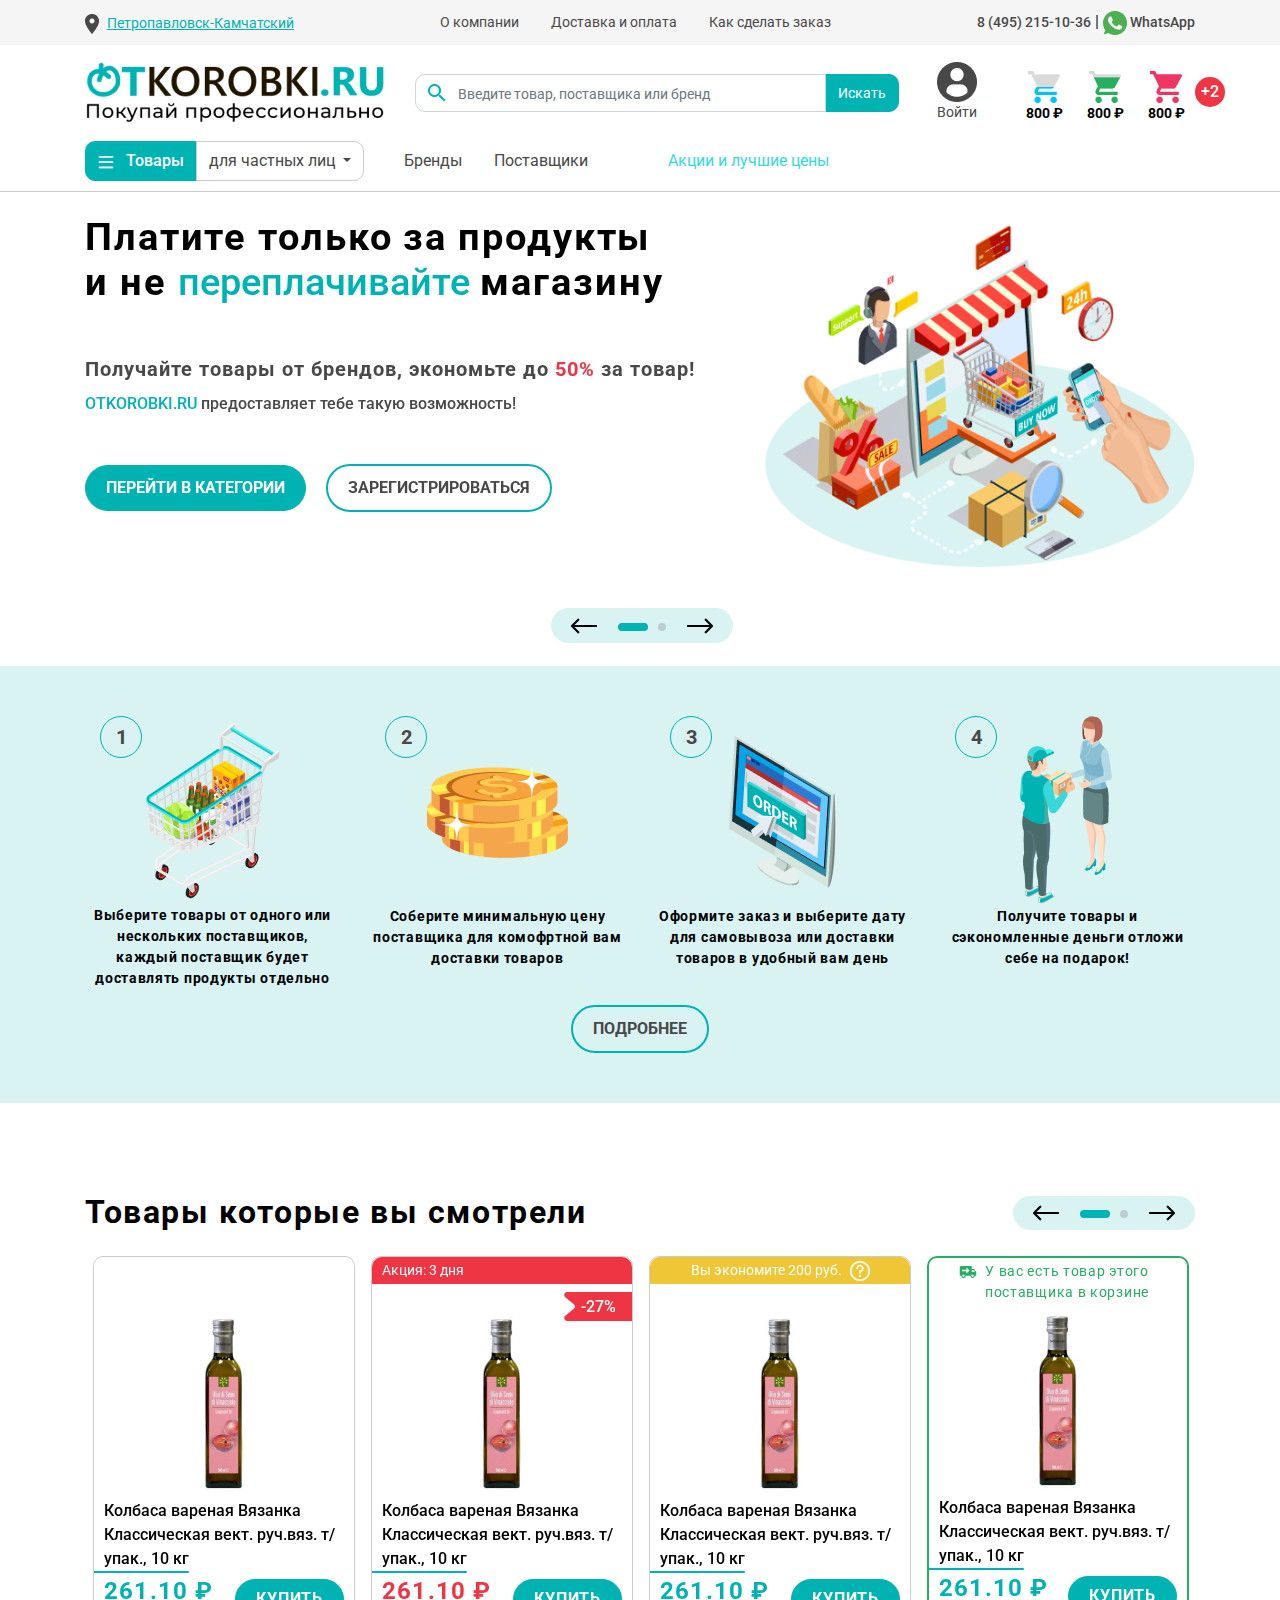
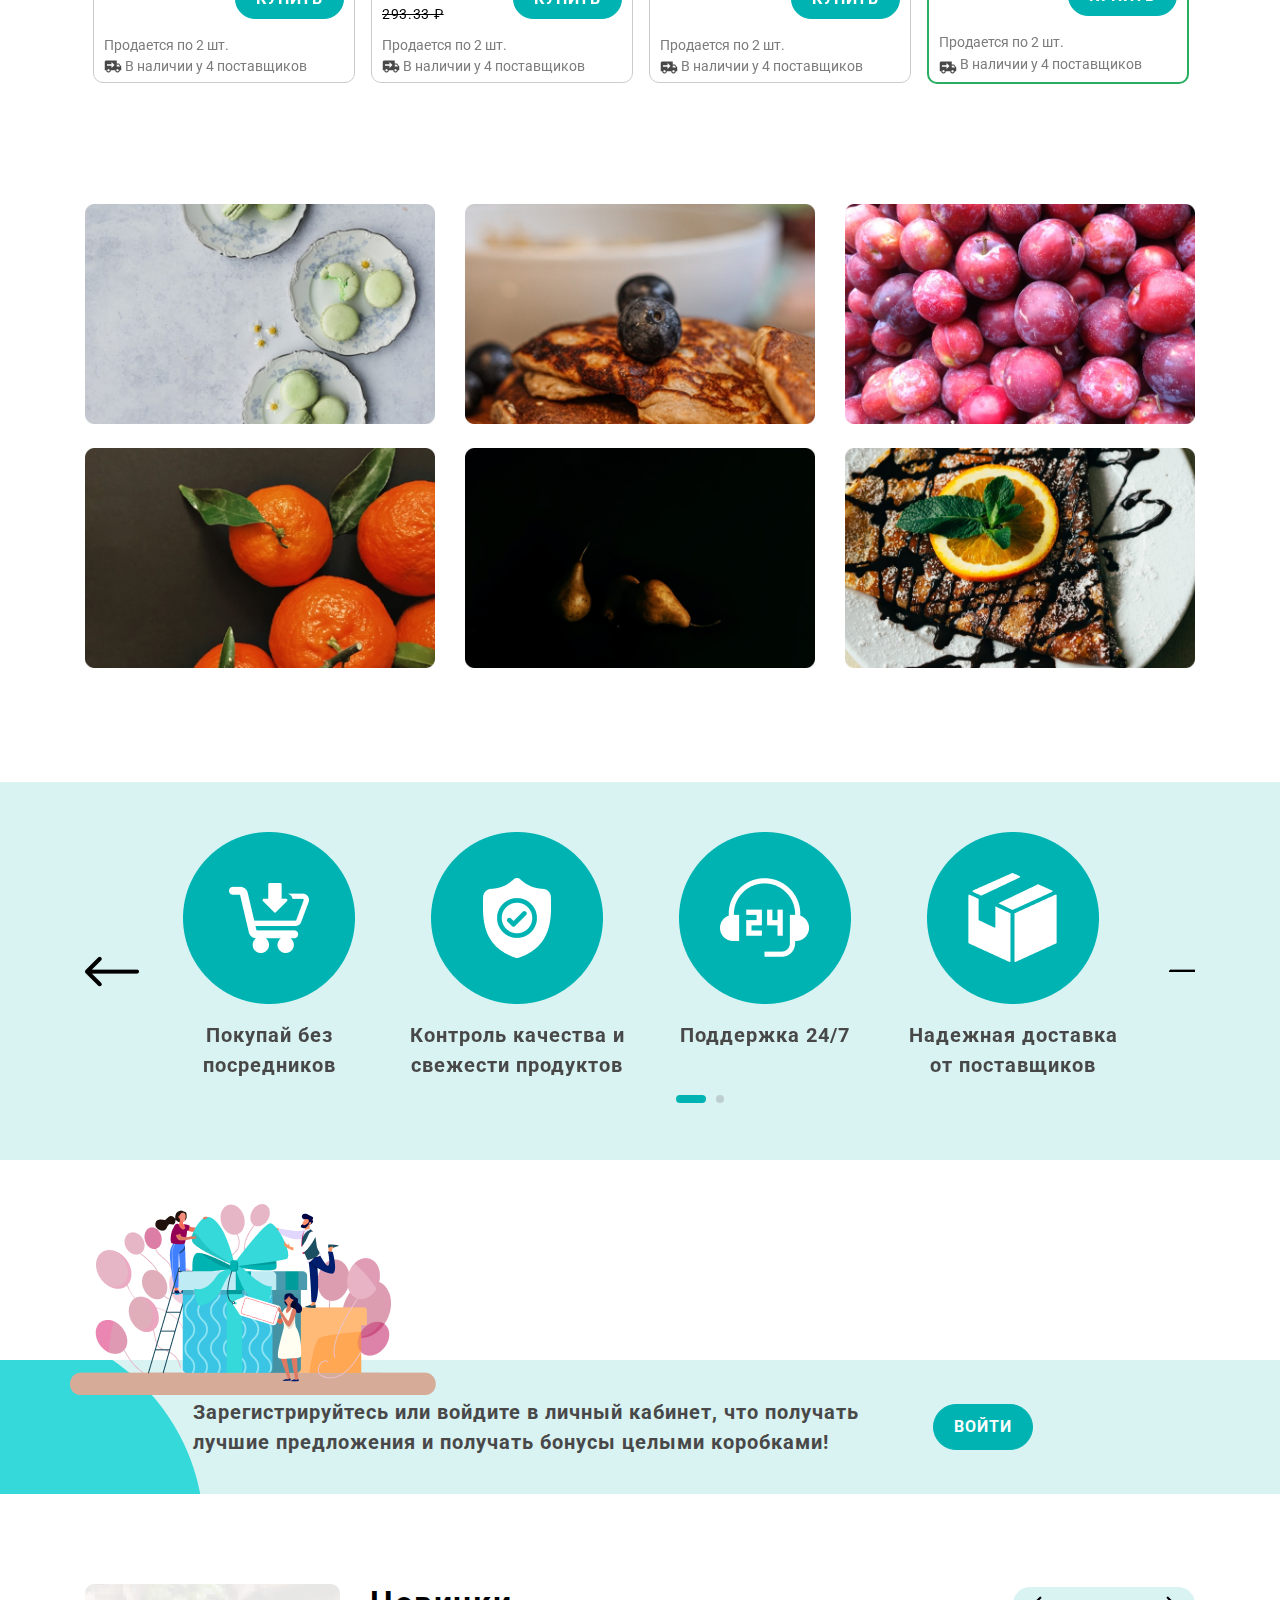
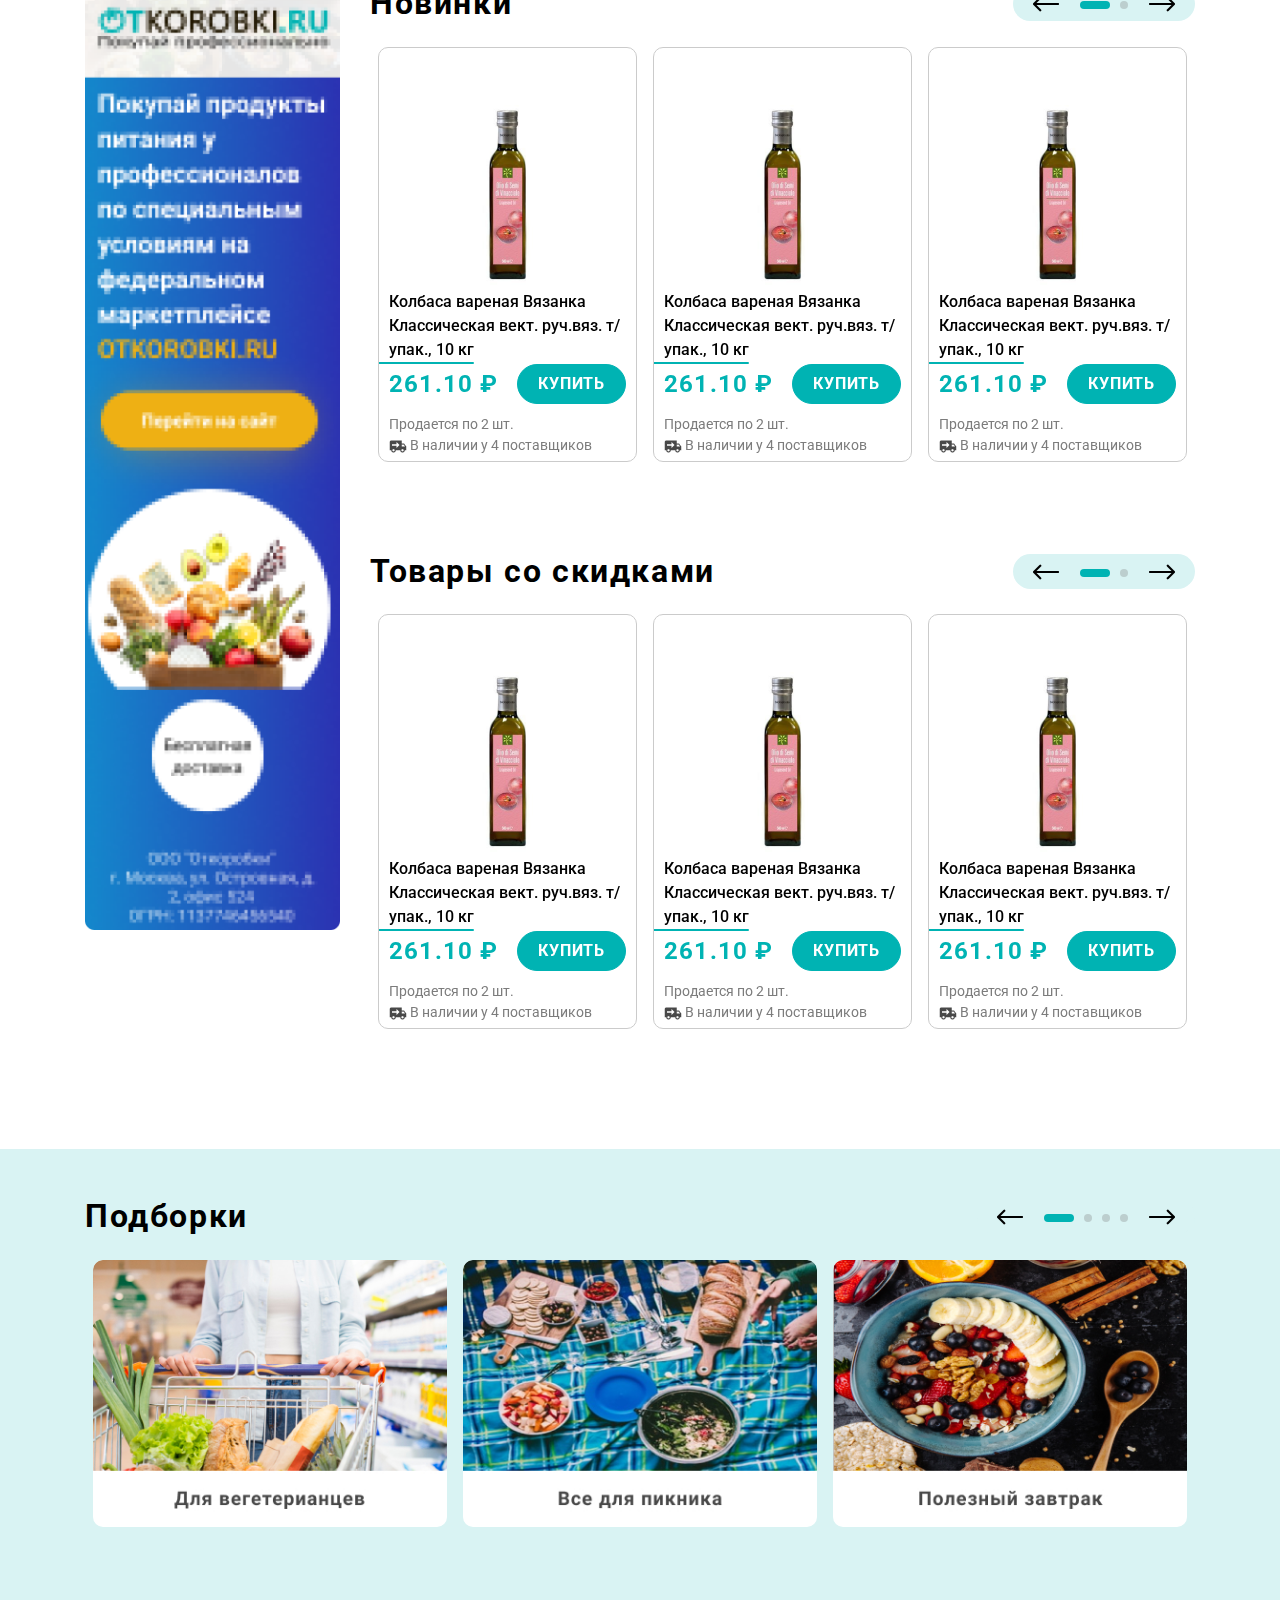
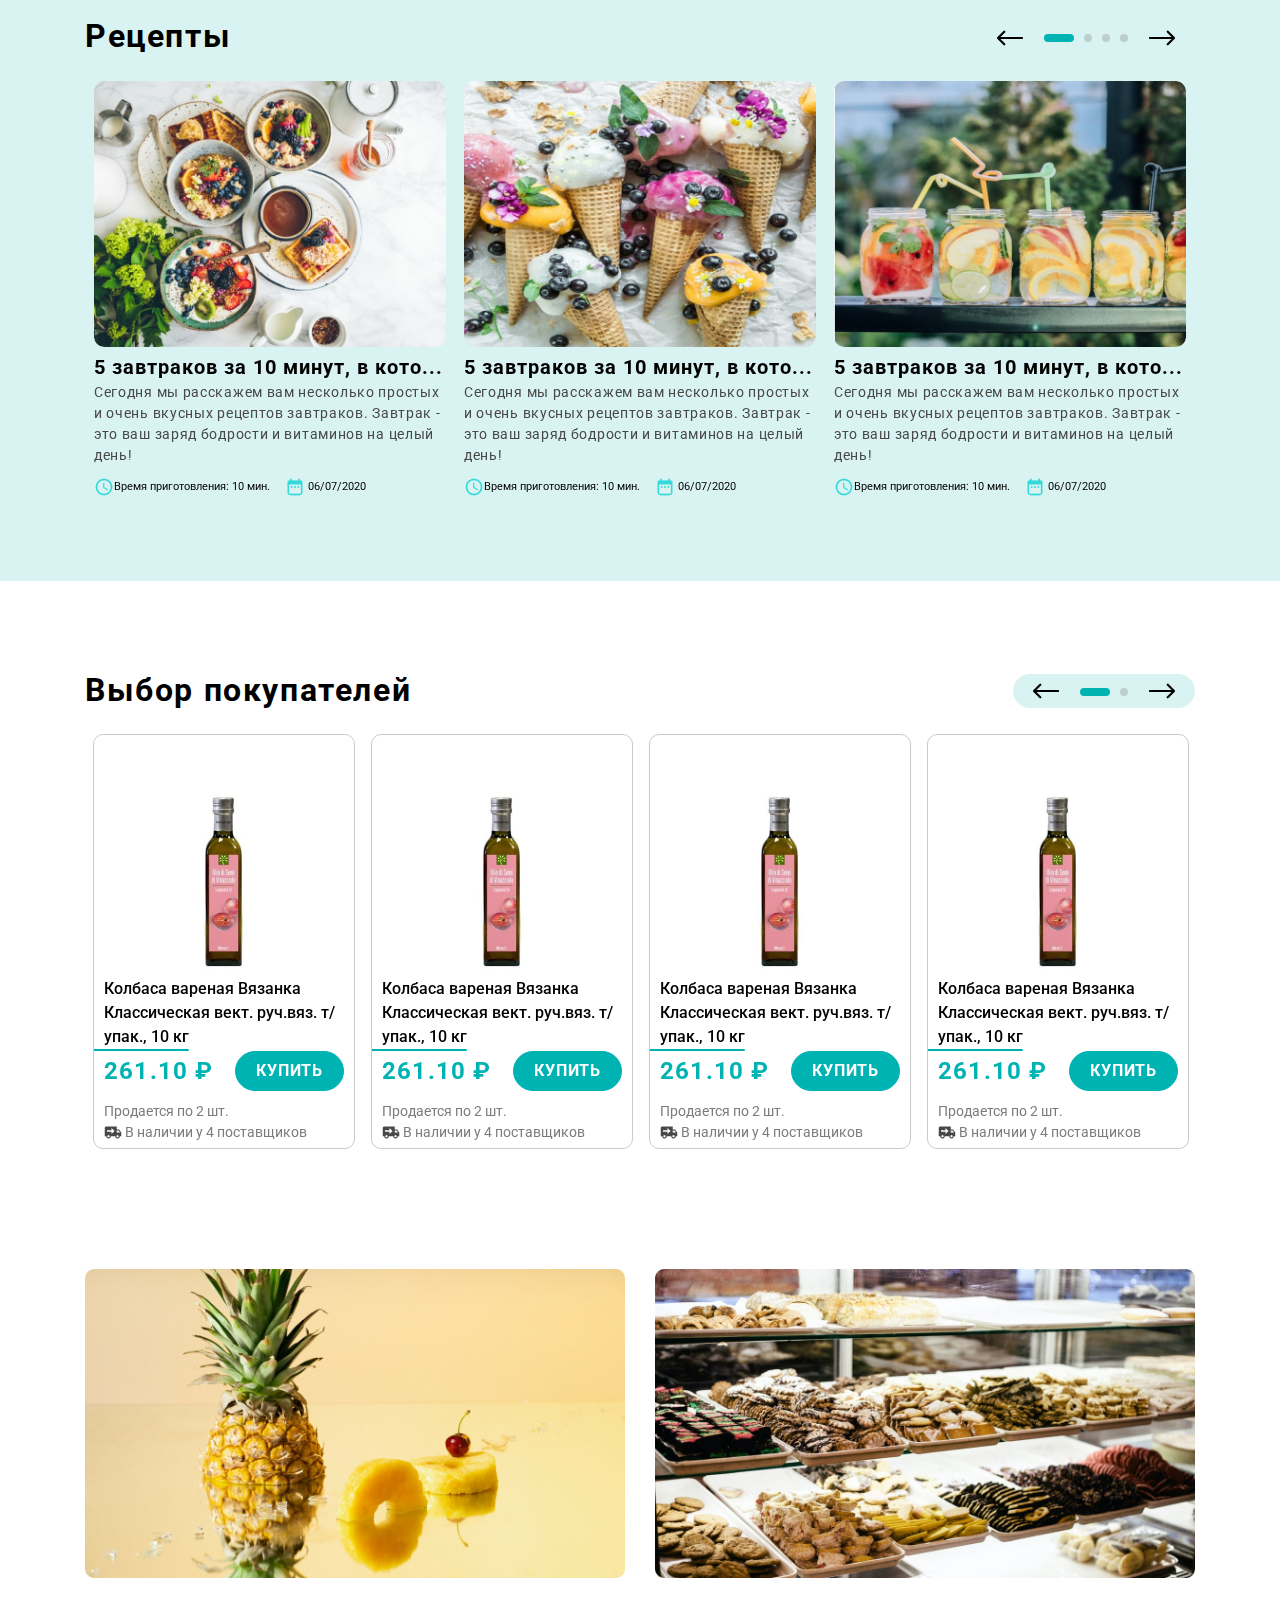
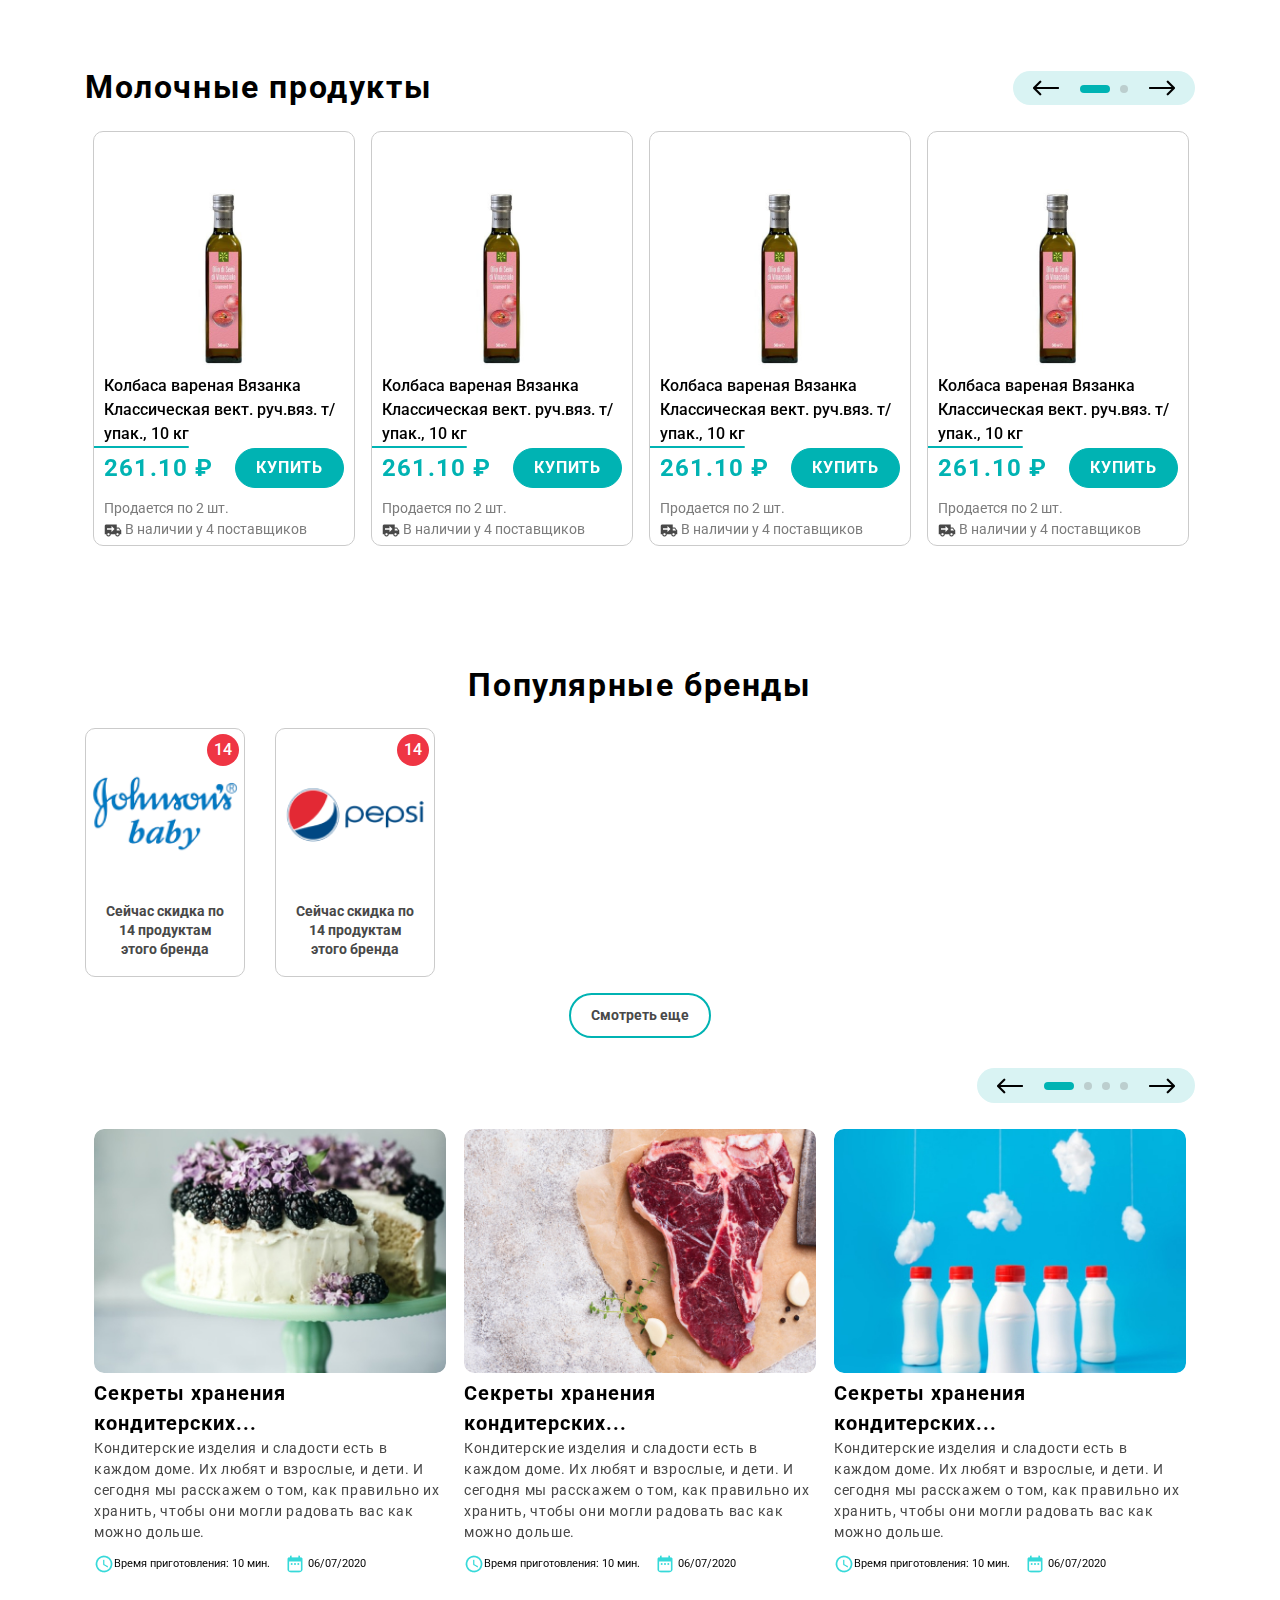
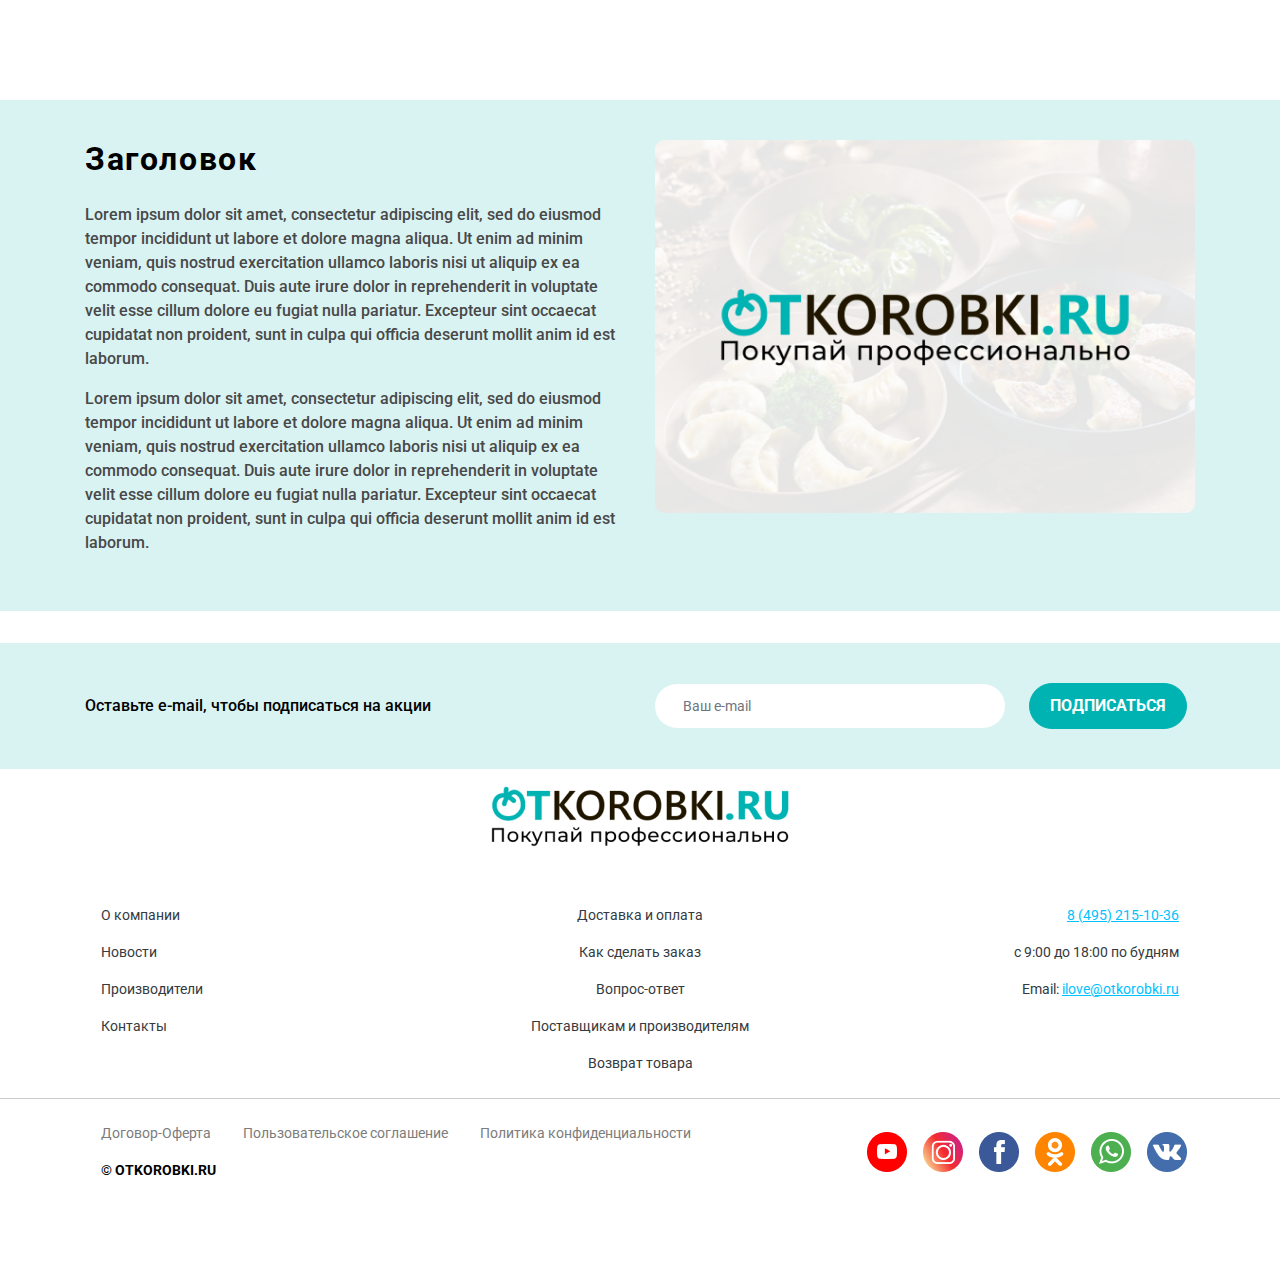
==== commit 7524cb80: "pravki" ====
--- a/index.html
+++ b/index.html
@@ -100,14 +100,14 @@
                                 <img src="img/user_ico.png" alt="">
                                 <div>Войти</div>
                             </a>
-                            <a href="#">
+                            <!-- <a href="#">
                                 <img src="img/favorites_ico.png" alt="">
                                 <div>Избранное</div>
-                            </a>
+                            </a> -->
                             
                         </div>
                     </div>
-                    <div class="col-auto">
+                    <div class="col-auto" style="min-width: 210px;text-align: center;">
                         <div class="cart-block">
                             <a href="#">
                                 <img src="img/cart_1.png" alt="">
@@ -121,6 +121,7 @@
                                 <img src="img/cart_3.png" alt="">
                                 <div>800 &#8381;</div>
                             </a>
+                            <div class="more-cart">+2</div>
                         </div>
                     </div>
                 </div>
@@ -142,9 +143,13 @@
                                     </div>
                                 </div>
                             </div>
-                            <div class="nav">
+                            <div class="nav mr-5">
                                 <a href="#" class="nav-link">Бренды</a>
                                 <a href="#" class="nav-link">Поставщики</a>
+                            </div>
+
+                            <div class="other-nav">
+                                <a href="#" class="nav-link">Акции и лучшие цены</a>
                             </div>
                         </div>
  
@@ -1294,7 +1299,9 @@
                             <a class="nav-link" href="#">Договор-Оферта</a>
                             <a class="nav-link" href="#">Пользовательское соглашение</a>
                             <a class="nav-link" href="#">Политика конфиденциальности</a>
+                            
                         </nav>
+                        <div class="copy">&copy; OTKOROBKI.RU</div>
                     </div>
                     <div class="col-auto">
                         <nav class="nav social-icons">
@@ -1358,7 +1365,7 @@
         <a class="nav-link" href="#"><img src="img/home_menu_icon.png" alt=""> Главная</a>
         <a class="nav-link" href="#"><img src="img/catalog_menu_icon.png" alt=""> Каталог товаров</a>
         <a class="nav-link" href="#"><img src="img/basket_menu_icon.png" alt=""> Корзина</a>
-        <a class="nav-link" href="#"><img src="img/favorite_menu_icon.png" alt=""> Избранное</a>
+        <!-- <a class="nav-link" href="#"><img src="img/favorite_menu_icon.png" alt=""> Избранное</a> -->
     </nav>
     <hr>
     <nav class="nav flex-column">
--- a/css/style.css
+++ b/css/style.css
@@ -7,11 +7,10 @@
     --link: #00C2FF;
     --link-hover: #009BCC;
     --green: #27AE60;
-    --gray: #7C7C7C;  
+    --gray: #7C7C7C;
     --black-gray: #484848;
     --white-gray: #F5F5F5;
     --border: #CBCBCB;
-
 }
 
 body {
@@ -30,18 +29,28 @@
     color: var(--link-hover);
     text-decoration: none;
 }
+
 h2 {
     font-weight: bold;
     font-size: 2rem;
     letter-spacing: 0.05em;
     color: #000;
 }
+
+h2>span {
+    font-weight: 500;
+    font-size: 1rem;
+    color: var(--gray);
+    letter-spacing: normal;
+}
+
 ::placeholder {
     font-size: 0.875rem;
     line-height: 135%;
     color: #000;
     opacity: 0.4;
 }
+
 
 /* https://github.com/Mango/slideout */
 
@@ -56,34 +65,41 @@
     z-index: 0;
     display: none;
 }
-  
+
 .slideout-menu-left {
     left: 0;
 }
+
 .slideout-menu-right {
     right: 0;
-} 
+}
+
 .slideout-panel {
     position: relative;
     z-index: 1;
     /* will-change: transform; */
-    background-color: #FFF; /* A background-color is required */
+    background-color: #FFF;
+    /* A background-color is required */
     min-height: 100vh;
-} 
+}
+
 .slideout-open,
 .slideout-open body,
 .slideout-open .slideout-panel {
     overflow: hidden;
-} 
+}
+
 .slideout-open .slideout-menu {
     display: block;
 }
+
 .slideout-panel:before {
     content: '';
     display: block;
     background-color: rgba(0, 0, 0, 0);
     transition: background-color 0.5s ease-in-out;
 }
+
 .panel-open:before {
     position: absolute;
     top: 0;
@@ -104,11 +120,13 @@
     background-color: var(--second);
     /* margin-bottom: 1rem; */
 }
+
 .mobile-top-menu {
     display: flex;
     align-items: center;
     justify-content: space-between;
 }
+
 .mobile-search {
     display: flex;
     align-items: center;
@@ -116,35 +134,42 @@
     flex-wrap: nowrap;
     display: none;
 }
+
 .mobile-search .back-link {
-    margin-right: 10px;    
-}
+    margin-right: 10px;
+}
+
 .mobile-search .form-control {
     padding-left: 0;
     padding-right: 5px;
     border-radius: 100px;
     border-color: transparent;
 }
+
 .mobile-search .form-control:focus {
     border-color: transparent;
-    box-shadow: none; 
+    box-shadow: none;
     padding-left: 0;
 }
+
 .mobile-search .input-group-text {
     background-color: #fff;
     border-radius: 100px;
     text-decoration: none;
     border-color: var(--second);
 }
+
 .mobile-search .form-control {
     border-left: none;
 }
 
 
 /* offcanvas menu */
+
 #menu .menu-header {
     background-color: var(--second);
 }
+
 #menu .menu-header .login {
     display: inline-block;
     vertical-align: middle;
@@ -153,6 +178,7 @@
     text-decoration: none;
     margin-right: 10px;
 }
+
 #menu .menu-header .city-choice {
     display: inline-block;
     vertical-align: middle;
@@ -164,24 +190,30 @@
     overflow: auto;
     text-overflow: ellipsis;
 }
+
 #menu .nav .nav-link {
     color: var(--black-gray);
     font-size: 0.6875rem;
     text-decoration: none;
 }
+
 #menu .nav .nav-link img {
     margin-right: .5rem;
 }
 
+
 /* mobile catalog menu styles */
+
 .mm-spn.mm-spn--navbar:after {
-    background-color: var(--second);    
+    background-color: var(--second);
     opacity: 1;
 }
+
 .mm-spn.mm-spn--light {
     /* color: var(--black-gray); */
     background: #fff;
 }
+
 .mm-spn li a.btn-menu {
     display: block;
     text-align: center;
@@ -193,6 +225,7 @@
     padding: 5px 10px;
     margin: 20px 10px
 }
+
 .mm-spn li:before {
     background: url(../img/bi_arrow-right-short.png);
     width: 32px;
@@ -216,7 +249,9 @@
     opacity: 1;
     z-index: 1;
 }
-.mm-spn a, .mm-spn span {
+
+.mm-spn a,
+.mm-spn span {
     color: var(--black-gray);
     font-size: 1rem;
     font-weight: 500;
@@ -224,14 +259,19 @@
 }
 
 
-
 /* ************* */
+
+
 /* header styles */
+
+
 /* ************* */
+
 .header {
     border-bottom: 1px solid var(--border);
     padding-bottom: 10px;
 }
+
 .top-line {
     background-color: var(--white-gray);
 }
@@ -242,6 +282,7 @@
     text-decoration: underline;
     white-space: nowrap;
 }
+
 .top-line .city-choice span {
     padding-left: .5rem;
 }
@@ -249,57 +290,70 @@
 .top-line .city-choice:hover {
     text-decoration: none;
 }
+
 .top-line .nav .nav-link {
     font-size: 0.875rem;
     color: var(--black-gray);
     text-decoration: none;
 }
+
 .top-line .top-contacts a {
     color: var(--black-gray);
     font-size: 0.875rem;
     font-weight: 500;
     text-decoration: none;
 }
+
 .search-block .form-control {
     padding-left: 0;
     padding-right: 5px;
 }
+
 .search-block .form-control:focus {
     /* color: var(--gray); */
     border-color: var(--border);
-    box-shadow: none; 
+    box-shadow: none;
     padding-left: 0;
 }
+
 .search-block .input-group-text {
     background-color: transparent;
     border-radius: 10px;
     text-decoration: none;
 }
+
 .search-block .form-control {
     border-left: none;
 }
+
 .search-block .input-group-append .input-group-text {
     background-color: var(--main);
     border-color: var(--main);
     font-size: 0.875rem;
     color: #fff;
 }
+
 .user-block a {
     display: inline-block;
     text-align: center;
     font-size: 0.875rem;
     color: var(--black-gray);
     text-decoration: none;
-    margin: 0 .5rem;  
-}
+    margin: 0 .5rem;
+}
+
 .cart-block {
+    display: inline-block;
+    position: relative;
     background-color: transparent;
-    padding: 10px 10px 0 10px;
-    border-radius: 10px;;
-}
+    padding: 10px 0 0 0;
+    border-radius: 10px;
+}
+
 .cart-block:hover {
     background-color: var(--second);
 }
+
 .cart-block a {
     display: inline-block;
     text-align: center;
@@ -307,10 +361,26 @@
     color: #000;
     font-weight: bold;
     text-decoration: none;
-    margin: 0 10px;  
-}
+    margin: 0 10px;
+}
+.cart-block .more-cart {
+    position: absolute;
+    right: -30px;
+    top: 25%;
+    width: 30px;
+    height: 30px;
+    border-radius: 50%;
+    background-color: var(--red);
+    color: #fff;
+    font-weight: 500;
+    font-size: 1rem;
+    line-height: 30px;
+    text-align: center;
+}
+
 
 /* header navigation */
+
 .header-nav>.btn-group>.btn {
     color: #fff;
     font-size: 1rem;
@@ -320,9 +390,11 @@
     border-color: var(--main);
     border-radius: 10px;
 }
+
 .header-nav>.btn-group>.btn:hover {
     background-color: var(--light);
 }
+
 .header-nav>.btn-group>.btn-group>.btn {
     color: var(--black-gray);
     font-size: 1rem;
@@ -333,14 +405,17 @@
     border-top-left-radius: 0;
     border-bottom-left-radius: 0
 }
+
 .header-nav>.btn-group>.btn-group>.btn:hover {
     background-color: var(--second);
 }
+
 .header-nav>.btn-group>.btn-group>.dropdown-menu .dropdown-item {
     color: var(--black-gray);
     font-size: 0.875rem;
     text-decoration: none;
 }
+
 .header-nav>.btn-group>.btn-group>.dropdown-menu .dropdown-item:hover {
     color: var(--main);
     background-color: transparent;
@@ -355,7 +430,17 @@
     color: var(--main);
 }
 
-.main-menu  {
+.header-nav>.other-nav .nav-link {
+    color: var(--light);
+    font-size: 1rem;
+    text-decoration: none;
+}
+
+.header-nav>.other-nav .nav-link:hover {
+    color: var(--main);
+}
+
+.main-menu {
     position: absolute;
     display: none;
     border: 1px solid var(--border);
@@ -363,20 +448,24 @@
     background-color: #fff;
     z-index: 1;
 }
+
 .main-menu .nav-link {
     font-size: 1rem;
     color: var(--black-gray);
-    text-decoration: none; 
+    text-decoration: none;
     padding: 0.625rem 1.875rem;
 }
+
 .main-menu .nav-link img {
     margin-right: 5px;
 }
+
 .main-menu h3 {
     font-size: 1.25rem;
     font-weight: bold;
     color: #000;
 }
+
 .main-menu .btn {
     font-size: 1rem;
     font-weight: bold;
@@ -392,88 +481,113 @@
     overflow: hidden;
     z-index: 10;
     border-color: transparent;
-}    
-#main-menu ul, li { 
-    margin: 0 0 0 0; 
-} 
-#main-menu>ul { 
-    margin: 0; 
-    padding: 0; 
+}
+
+#main-menu ul,
+li {
+    margin: 0 0 0 0;
+}
+
+#main-menu>ul {
+    margin: 0;
+    padding: 0;
     position: relative;
     list-style: none;
-    width: 300px; /* Width of Menu Items */ 
-} 
-#main-menu>ul>li { 
+    width: 300px;
+    /* Width of Menu Items */
+}
+
+#main-menu>ul>li {
     /* position: relative; */
-} 
-#main-menu>ul>li>ul { 
-    position: absolute; 
-    left: 299px; /*Set 1px less than menu width */ 
+}
+
+#main-menu>ul>li>ul {
+    position: absolute;
+    left: 299px;
+    /*Set 1px less than menu width */
     top: -60px;
     width: calc(1110px - 300px);
     height: calc(100% + 68px);
-    display: block; 
+    display: block;
     columns: 3;
     background-color: var(--second);
     padding: 20px 15px;
-} 
-#main-menu>ul>li>.menu-banner { 
-    position: absolute; 
-    left: 299px; /*Set 1px less than menu width */ 
+}
+
+#main-menu>ul>li>.menu-banner {
+    position: absolute;
+    left: 299px;
+    /*Set 1px less than menu width */
     bottom: 0;
     width: calc(1110px - 300px);
     height: 80px;
-    display: block; 
+    display: block;
     background-color: var(--second);
-} 
-#main-menu>ul>li>ul>li { 
-    display: inline-block; 
-} 
+}
+
+#main-menu>ul>li>ul>li {
+    display: inline-block;
+}
+
 #main-menu>ul>li:hover>ul,
 #main-menu>ul>li.active>ul {
     display: block;
-    visibility: visible;      
-} 
+    visibility: visible;
+}
+
 #main-menu>ul ul {
-    visibility: hidden; 
-} 
-
-/* Styles for Menu Items */ 
-#main-menu>ul>li>a { 
-    display: flex; 
+    visibility: hidden;
+}
+
+
+/* Styles for Menu Items */
+
+#main-menu>ul>li>a {
+    display: flex;
     font-size: 1rem;
     font-weight: 500;
     color: var(--black-gray);
-    text-decoration: none; 
+    text-decoration: none;
     padding: 5px 10px;
     /* margin-bottom: 10px; */
     align-items: flex-start;
-} 
+}
+
 #main-menu>ul>li>a img {
     margin-right: 5px;
 }
-/* Hover Styles */ 
+
+
+/* Hover Styles */
+
 #main-menu>ul>li>a:hover,
-#main-menu>ul>li.active>a { 
-    color: #000; 
-    background: var(--second); 
-} 
-/* Sub Menu Styles */ 
+#main-menu>ul>li.active>a {
+    color: #000;
+    background: var(--second);
+}
+
+
+/* Sub Menu Styles */
+
 #main-menu>ul>li>ul {
     margin-left: 0;
     padding-left: 0;
-} 
+}
+
 #main-menu>ul>li>ul>li>a {
     display: inline-block;
     font-size: 0.875rem;
     color: var(--black-gray);
-    text-decoration: none; 
-    padding: 5px 15px; 
-} 
-/* Sub Menu Hover Styles */ 
-#main-menu>ul>li>ul>li>a:hover { 
-    color: #000; 
-} 
+    text-decoration: none;
+    padding: 5px 15px;
+}
+
+
+/* Sub Menu Hover Styles */
+
+#main-menu>ul>li>ul>li>a:hover {
+    color: #000;
+}
 
 .header:after {
     display: none;
@@ -483,15 +597,17 @@
     left: 0;
     right: 0;
     bottom: 0;
-    background: rgba(0,0,0,.5);
+    background: rgba(0, 0, 0, .5);
     z-index: 2;
 }
+
 .header.overlay:after {
     display: block;
 }
 
 
 /* sticky-bottom */
+
 .sticky-bottom {
     position: fixed!important;
     left: 0;
@@ -502,6 +618,7 @@
     background-color: #fff;
     border-top: 1px solid var(--border);
 }
+
 .sticky-bottom a {
     display: block;
     text-align: center;
@@ -510,9 +627,15 @@
     text-decoration: none;
 }
 
+
 /* ************* */
+
+
 /* footer styles */
+
+
 /* ************* */
+
 .footer .footer-top .nav-link {
     color: var(--dark);
     font-size: 0.875rem;
@@ -532,50 +655,70 @@
 .footer .footer-bottom .social-icons .nav-link {
     padding: .5rem .5rem;
 }
+.footer .copy {
+    color: #000;
+    font-size: 0.875rem;
+    font-weight: bold;
+    padding: 0.5rem 1rem;
+}
 
 
 /* **************** */
+
+
 /* main page styles */
+
+
 /* **************** */
+
 .main-slider .slider-content .title {
     font-size: 2.375rem;
     font-weight: bold;
     letter-spacing: 0.05em;
     color: #000;
 }
+
 .main-slider .slider-content .title span {
+    font-size: 2.375rem;
     color: var(--main);
 }
+
 .main-slider .slider-content .text1 {
     font-size: 1.25rem;
     font-weight: bold;
     color: var(--black-gray);
     letter-spacing: 0.05em;
 }
+
 .main-slider .slider-content .text1 span {
     color: var(--red);
 }
+
 .main-slider .slider-content .text2 {
     font-size: 1rem;
     font-weight: 500;
     color: var(--black-gray);
 }
+
 .main-slider .slider-content .text2 span {
     color: var(--main);
 }
+
 .main-slider .slick-dots-wrapper {
     top: 400px;
     right: calc(50% - 93px);
 }
 
 .section-steps {
-    background-color: var(--second); 
+    background-color: var(--second);
     padding: 50px 0;
     text-align: center;
 }
+
 .section-steps .step-item {
     position: relative;
 }
+
 .section-steps .step-item .num-step {
     position: absolute;
     left: 15px;
@@ -591,17 +734,21 @@
     font-size: 1.25rem;
     font-weight: bold;
 }
+
 .section-steps .step-item img {
     margin: 0 auto;
 }
+
 .section-steps .step-item .title {
     color: #000;
     font-size: 0.875rem;
 }
+
 .utp-section {
     background-color: var(--second);
     padding: 50px 0;
 }
+
 .utp-section .utp-item {
     color: var(--black-gray);
     font-size: 1.25rem;
@@ -609,6 +756,7 @@
     letter-spacing: 0.05em;
     text-align: center;
 }
+
 .utp-section .utp-item img {
     margin: 0 auto 1rem auto;
 }
@@ -621,11 +769,13 @@
     margin-top: 200px;
     height: 134px;
 }
+
 .middle-line .absolute-image {
     position: absolute;
     top: -160px;
     left: 0;
 }
+
 .middle-line .middle-line-text {
     height: 100%;
     display: flex;
@@ -636,70 +786,85 @@
     letter-spacing: 0.05em;
     color: var(--black-gray);
 }
+
 .middle-line .middle-line-text span>span {
     color: #3D5EC9;
 }
 
 .content-section {
-    background-color: var(--second);    
-}
+    background-color: var(--second);
+}
+
 .collection-item img {
     border-radius: 10px;
 }
+
 .card-recipes {
     /* width: 270px; */
     border-color: transparent;
-    background-color: transparent;    
+    background-color: transparent;
     border-radius: 10px;
 }
+
 .card-recipes img {
     border-radius: 10px;
 }
+
 .card-recipes .card-body {
     padding: 5px 0;
 }
+
 .card-recipes .card-title {
     color: #000;
     font-size: 1.25rem;
     font-weight: bold;
-    text-decoration: none; 
-    letter-spacing: 0.05em;   
-}
+    text-decoration: none;
+    letter-spacing: 0.05em;
+}
+
 .card-recipes .card-text {
     color: var(--black-gray);
     font-size: 0.875rem;
-    text-decoration: none; 
+    text-decoration: none;
     letter-spacing: 0.05em;
 }
+
 .card-recipes .card-footer {
     display: flex;
     padding: 5px 0;
     border-color: transparent;
-    background-color: transparent; 
-}
+    background-color: transparent;
+}
+
 .card-recipes .card-footer img {
     display: inline;
 }
+
 .card-recipes .card-footer span {
     color: #000;
     font-size: 0.6875rem;
     white-space: nowrap;
 }
+
 .card-recipes .card-footer>span:first-child {
     padding-right: 15px;
 }
+
 .articles-section .card-recipes {
     width: auto;
 }
+
 .brands-section h2 {
     text-align: center;
 }
+
 .card-brands {
     border-color: var(--border);
     border-radius: 10px;
     text-decoration: none;
     position: relative;
 }
+
 .card-brands .card-badge {
     position: absolute;
     right: 5px;
@@ -715,15 +880,18 @@
     font-size: 1rem;
     font-weight: 500;
 }
+
 .card-brands .card-img-top {
     display: block;
     margin: 30px auto;
     max-width: 150px;
     max-height: 150px;
 }
+
 .card-brands .card-body {
     padding: 5px 20px;
 }
+
 .card-brands .card-title {
     color: var(--black-gray);
     font-size: 0.875rem;
@@ -731,28 +899,34 @@
     font-weight: bold;
     text-align: center;
 }
+
 .card-brands .card-title:hover {
     text-decoration: none;
 }
+
 .info-section {
     background-color: var(--second);
     padding: 40px 0;
     margin-bottom: 2rem;
 }
+
 .info-section .text-block {
     color: var(--black-gray);
     font-size: 1rem;
     font-weight: 500;
 }
+
 .description-section {
     background-color: var(--second);
     padding: 2.5rem 0;
 }
+
 .description-section .text-block {
     color: #000;
     font-size: 1rem;
     font-weight: 500;
 }
+
 .description-section .form-control {
     width: 350px;
     border: transparent;
@@ -763,8 +937,13 @@
 
 
 /* **************** */
+
+
 /* mini card styles */
+
+
 /* **************** */
+
 
 /* Normal state */
 
@@ -774,12 +953,14 @@
     border-radius: 10px;
     position: relative;
 }
+
 .card-product:hover .buy-block .btn-buy {
     color: #fff;
     background-color: var(--light);
     border-color: var(--light);
     box-shadow: 0px 3px 0px var(--main);
-} 
+}
+
 .card-product .percent-badge {
     position: absolute;
     top: 35px;
@@ -793,6 +974,7 @@
     line-height: 29px;
     text-align: center;
 }
+
 .card-product .card-header {
     overflow: hidden;
     border-radius: 10px;
@@ -805,24 +987,29 @@
     opacity: 0;
     margin-bottom: 30px;
 }
+
 .card-product .img-link {
     display: flex;
     justify-content: center;
     align-items: center;
 }
+
 .card-product .img-link .card-img-top {
     max-width: 180px;
     max-height: 180px;
 }
+
 .card-product .card-body {
     padding: 5px 10px;
 }
+
 .card-product .card-title {
     color: #000;
     font-size: 1rem;
     font-weight: 500;
-    text-decoration: none;    
-}
+    text-decoration: none;
+}
+
 .card-product .separator {
     background-color: var(--main);
     width: 95px;
@@ -830,17 +1017,20 @@
     border-radius: 0px 100px 100px 0px;
     margin-left: -10px;
 }
+
 .card-product .buy-block {
     display: flex;
     justify-content: space-between;
     align-items: center;
 }
+
 .card-product .buy-block .price {
     color: var(--main);
     font-size: 1.5rem;
     font-weight: bold;
     letter-spacing: 0.05em;
 }
+
 .card-product .buy-block .old-price {
     color: #000;
     font-size: 0.875rem;
@@ -850,6 +1040,7 @@
     opacity: 0;
     margin-top: -5px;
 }
+
 .card-product .buy-block .btn-buy {
     color: #fff;
     font-size: 1rem;
@@ -862,57 +1053,73 @@
     padding: 7px 20px;
     letter-spacing: 0.05em;
 }
+
+
 /* .card-product .buy-block .btn-buy:hover {
     color: #fff;
     background-color: var(--light);
     border-color: var(--light);
     box-shadow: 0px 3px 0px var(--main);
 }  */
+
 .card-product .card-footer {
     padding: 5px 10px;
     background-color: transparent;
     border-top: transparent;
 }
+
 .card-product .text-sold-by {
     color: var(--gray);
     font-size: 0.875rem;
 }
+
 .card-product .text-availability {
     color: var(--gray);
     font-size: 0.875rem;
 }
+
 .card-product .text-availability img {
     display: inline;
 }
 
+
 /* Action state */
+
 .card-product.action .card-header {
     background-color: var(--red);
     opacity: 1;
 }
+
 .card-product.action .buy-block .price {
     color: var(--red);
 }
+
 .card-product.action .buy-block .old-price {
     opacity: 1;
 }
 
+
 /* Info state */
+
 .card-product.info .card-header {
     background-color: var(--yellow);
     opacity: 1;
     text-align: center;
 }
+
 .card-product.info .card-header img {
     display: inline;
     margin-left: 5px;
 }
 
+
 /* In cart state */
+
 .card-product.in-card {
     border-width: 2px;
     border-color: var(--green);
 }
+
 .card-product.in-card .card-header {
     display: flex;
     align-items: flex-start;
@@ -926,14 +1133,18 @@
     opacity: 1;
     margin-bottom: 0;
 }
+
 .card-product.in-card img {
     margin-top: 5px;
 }
 
+
 /* Add cart state */
+
 .card-product.add-card {
     height: 427px;
 }
+
 .card-product.add-card .card-header {
     background-color: var(--second);
     color: #000;
@@ -944,22 +1155,32 @@
     opacity: 1;
     margin-bottom: 0;
 }
+
 .card-product.add-card img {
     display: inline;
 }
+
 .card-product.add-card .card-title {
     display: none;
 }
+
 .card-product.add-card .btn-buy {
     display: none;
 }
+
 .card-product.add-card .counter-block {
     text-align: center;
 }
 
+
 /* ********************* */
+
+
 /* offcanvas-cart styles */
+
+
 /* ********************* */
+
 .offcanvas-cart {
     display: none;
     position: fixed;
@@ -974,23 +1195,26 @@
     flex-direction: column;
     justify-content: space-between;
 }
+
 .offcanvas-cart .offcanvas-cart-header {
     position: relative;
     background-color: var(--main);
     color: #fff;
     padding: 30px 10px;
 }
+
 .offcanvas-cart .offcanvas-cart-header .close-btn {
     position: absolute;
     right: 0;
     top: 0;
-
-}
+}
+
 .offcanvas-cart .offcanvas-cart-header h3 {
     font-size: 1rem;
     font-weight: 500;
     opacity: .8;
 }
+
 .offcanvas-cart .offcanvas-cart-header .header-total {
     font-size: 0.875rem;
     font-weight: bold;
@@ -1000,26 +1224,31 @@
     padding: 10px 10px;
     overflow-y: scroll;
 }
+
 .offcanvas-cart .provider-item {
     padding: 0 10px 30px 10px;
     position: relative;
 }
+
 .offcanvas-cart .provider-item .close-btn {
     position: absolute;
     right: 0;
     top: 0;
     padding: 0;
 }
+
 .offcanvas-cart .offcanvas-cart-body .provider-title {
     font-size: 0.875rem;
     vertical-align: middle;
     color: var(--yellow);
 }
+
 .offcanvas-cart .offcanvas-cart-body .provider-link {
     font-size: 0.875rem;
     font-weight: bold;
     color: var(--link);
 }
+
 .offcanvas-cart .offcanvas-cart-body .provider-link:after {
     content: url(../img/cart-arrow.png);
     vertical-align: middle;
@@ -1031,30 +1260,36 @@
     padding: 15px 0;
     position: relative;
 }
+
 .offcanvas-cart .goods-list .goods-item {
     display: flex;
     padding: 15px 0;
     position: relative;
 }
+
 .offcanvas-cart .goods-list .goods-item .close-btn {
     position: absolute;
     right: 0;
     top: 0;
     padding: 0;
 }
+
 .offcanvas-cart .goods-list .goods-item .good-img {
     padding-right: 15px;
 }
+
 .offcanvas-cart .goods-list .goods-item .good-title {
     font-size: 0.875rem;
-    color: var(--black-gray);    
-}
+    color: var(--black-gray);
+}
+
 .offcanvas-cart .goods-list .goods-item .price {
     font-size: 1.25rem;
     font-weight: bold;
     color: var(--main);
-    letter-spacing: 0.05em;  
-}
+    letter-spacing: 0.05em;
+}
+
 .offcanvas-cart .goods-list .goods-item .price-per-item {
     font-size: 0.6875rem;
     color: var(--gray);
@@ -1064,11 +1299,13 @@
     font-size: 1rem;
     color: #000;
 }
+
 .offcanvas-cart .offcanvas-cart-footer {
     background-color: var(--main);
     color: #fff;
     padding: 30px 10px;
 }
+
 .offcanvas-cart .offcanvas-cart-footer .footer-total {
     font-size: 1rem;
     font-weight: bold;
@@ -1077,11 +1314,12 @@
 }
 
 
-
 /* buttons */
+
 .btn img {
     margin-right: .5rem;
 }
+
 .btn-primary {
     color: #fff;
     font-size: 1rem;
@@ -1124,7 +1362,6 @@
     box-shadow: none;
 }
 
-
 .btn-secondary {
     color: var(--black-gray);
     font-size: 1rem;
@@ -1167,15 +1404,19 @@
 .show>.btn-secondary.dropdown-toggle:focus {
     box-shadow: none;
 }
-.btn-sm  {
+
+.btn-sm {
     font-size: 0.875rem;
     text-transform: unset;
 }
 
+
 /* form styles elements */
+
 .custom-checkbox {
     margin-bottom: 10px;
 }
+
 .custom-checkbox .custom-control-label {
     color: var(--black-gray);
     font-size: 0.875rem;
@@ -1183,6 +1424,7 @@
     padding-top: 3px;
     padding-left: 5px;
 }
+
 .custom-checkbox .custom-control-label::before {
     top: 0;
     left: -24px;
@@ -1191,6 +1433,7 @@
     background-color: #fff;
     border: var(--border) solid 1px;
 }
+
 .custom-checkbox .custom-control-label::after {
     top: 0;
     left: -24px;
@@ -1199,18 +1442,20 @@
     content: "";
     background: no-repeat 75% / 75% 75%;
 }
-.custom-checkbox .custom-control-input:checked ~ .custom-control-label::before {
+
+.custom-checkbox .custom-control-input:checked~.custom-control-label::before {
     color: #fff;
     border-color: var(--border);
     background-color: transparent;
 }
-.custom-checkbox .custom-control-input:checked ~ .custom-control-label::after {
+
+.custom-checkbox .custom-control-input:checked~.custom-control-label::after {
     background-image: url(../img/checkbox_ico.svg);
 }
 
 
-
 /* counters */
+
 .counter {
     display: inline-flex;
     align-items: center;
@@ -1218,6 +1463,7 @@
     border-radius: 100px;
     overflow: hidden;
 }
+
 .counter .quantity-minus,
 .counter .quantity-plus {
     background-color: var(--main);
@@ -1227,6 +1473,7 @@
     padding: 5px 15px;
     border: 1px solid transparent;
 }
+
 .counter .quantity-minus.active,
 .counter .quantity-plus.active,
 .counter .quantity-minus:focus,
@@ -1234,14 +1481,19 @@
     box-shadow: none;
     outline: none;
 }
+
 .counter .quantity-minus {}
+
 .counter .quantity-plus {}
+
 .counter .count {
     width: 50px;
     text-align: center;
 }
 
+
 /* sm */
+
 .counter-sm {
     display: inline-flex;
     align-items: center;
@@ -1249,6 +1501,7 @@
     border-radius: 100px;
     overflow: hidden;
 }
+
 .counter-sm .quantity-minus,
 .counter-sm .quantity-plus {
     background-color: var(--main);
@@ -1258,6 +1511,7 @@
     padding: 0 10px;
     border: 1px solid transparent;
 }
+
 .counter-sm .quantity-minus.active,
 .counter-sm .quantity-plus.active,
 .counter-sm .quantity-minus:focus,
@@ -1265,13 +1519,15 @@
     box-shadow: none;
     outline: none;
 }
+
 .counter-sm .quantity-minus {}
+
 .counter-sm .quantity-plus {}
+
 .counter-sm .count {
     width: 30px;
     text-align: center;
 }
-
 
 
 /* https://kenwheeler.github.io/slick/ */
@@ -1314,10 +1570,12 @@
 .slick-next:focus {
     outline: none;
 }
+
 .slick-prev {
     background: url(../img/slider-arrow-left-lg.png);
     left: 0;
 }
+
 .slick-next {
     background: url(../img/slider-arrow-right-lg.png);
     right: 0;
@@ -1340,7 +1598,6 @@
     margin: 0;
     width: 100%;
 }
-
 
 .slick-dots li {
     display: inline-block;
@@ -1385,6 +1642,7 @@
 
 
 /* naigation panel */
+
 .slick-dots-wrapper {
     position: absolute;
     display: inline-block;
@@ -1394,12 +1652,14 @@
     padding: 5px 20px;
     border-radius: 100px;
 }
+
 .slick-dots-wrapper .slick-dots {
     position: static;
     display: inline-block;
     vertical-align: middle;
     width: auto;
 }
+
 .slick-dots-prev,
 .slick-dots-next {
     display: inline-block;
@@ -1429,10 +1689,12 @@
     background: url(../img/slider-arrow-left.png);
     margin-right: 1rem;
 }
+
 .slick-dots-next {
     background: url(../img/slider-arrow-right.png);
     margin-left: 1rem;
 }
+
 
 /* customization */
 
@@ -1451,7 +1713,6 @@
 .article-slider .card,
 .steps-slider .step-item {
     min-width: auto;
-    
 }
 
 .utp-slider {
@@ -1469,7 +1730,7 @@
 @media (max-width: 575px) {
     main {
         margin-top: 70px;
-    } 
+    }
     .section-devider {
         margin-bottom: 60px;
     }
@@ -1491,6 +1752,15 @@
     .card-product .card-title {
         font-size: 0.875rem;
     }
+    .card-product .buy-block {
+        display: flex;
+        justify-content: start;
+        flex-wrap: wrap;
+        align-items: center;
+    }
+    .slick-slide .card-product .buy-block {
+        justify-content: space-between;
+    }
     .card-product .buy-block .price {
         font-size: 1.25rem;
     }
@@ -1504,21 +1774,19 @@
         background-color: var(--main);
         border-color: var(--main);
         box-shadow: none;
-    } 
+    }
     .card-product.in-card .card-header {
         padding-left: 10px;
         padding-right: 10px;
     }
-
     .card-recipes .card-title {
         font-size: 1rem;
     }
-
     .card-slider .card {
         width: 230px;
     }
     .collection-slider .collection-item {
-        width: 230px;    
+        width: 230px;
     }
     .recipes-slider .card {
         width: 230px;
@@ -1563,7 +1831,6 @@
     .utp-slider {
         padding: 0;
     }
-
     .description-section .text-block {
         text-align: center;
         font-size: 0.875rem;
@@ -1581,22 +1848,29 @@
     .footer .footer-bottom .social-icons .nav-link {
         padding: .5rem .25rem;
     }
-
     .main-slider .slider-content .title {
         font-size: 1.3125rem;
     }
+    .main-slider .slider-content .title span {
+        font-size: 1.3125rem;
+    }
     .main-slider .slider-content .text1 {
         font-size: 1rem;
     }
     .main-slider .slider-content .text2 {
         font-size: 0.875rem;
     }
-
-}
+}
+
 
 /* ******************* */
+
+
 /* nav elements styles */
+
+
 /* ******************* */
+
 
 /* breadcrumb */
 
@@ -1604,21 +1878,25 @@
     background-color: transparent;
     padding-left: 0;
 }
+
 .breadcrumb-item a {
-    color: #000;    
-    font-size: 0.6875rem;  
-    text-decoration: none;
-}
+    color: #000;
+    font-size: 0.6875rem;
+    text-decoration: none;
+}
+
 .breadcrumb-item.active {
-    color: #000;    
-    font-size: 0.6875rem;  
-    font-weight: bold;
-    text-decoration: none;
-}
-.breadcrumb-item + .breadcrumb-item::before {
+    color: #000;
+    font-size: 0.6875rem;
+    font-weight: bold;
+    text-decoration: none;
+}
+
+.breadcrumb-item+.breadcrumb-item::before {
     color: #000;
     content: ">>";
 }
+
 
 /* pagination */
 
@@ -1629,16 +1907,19 @@
     font-size: 0.875rem;
     padding: 10px;
 }
+
 .page-link:hover {
     color: var(--main);
     background-color: transparent;
     border-color: transparent;
 }
+
 .page-item.active .page-link {
     color: var(--main);
     background-color: transparent;
     border-color: transparent;
 }
+
 .page-item:first-child .page-link {
     margin-left: 0;
     border-top-left-radius: 0.25rem;
@@ -1647,7 +1928,11 @@
 
 
 /* ****************** */
+
+
 /* brands page styles */
+
+
 /* ****************** */
 
 .filter-nav-block h3 {
@@ -1656,6 +1941,7 @@
     font-weight: bold;
     letter-spacing: 0.05em;
 }
+
 .filter-nav-block .nav-link {
     color: var(--black-gray);
     font-size: 1rem;
@@ -1663,38 +1949,50 @@
     text-decoration: none;
     padding: 0.5rem 1rem 0.5rem 0;
 }
+
 .filter-nav-block .nav-link:hover {
     color: var(--main);
 }
+
 .filter-nav-block .nav-link:hover:after {
     content: url(../img/menu_arrow.png);
     vertical-align: middle;
     margin-left: 5px;
 }
 
+
 /* ******************** */
+
+
 /* category page styles */
+
+
 /* ******************** */
 
+
 /* sidebar filters */
+
 .sidebar-filters-block .title {
     color: #000;
     font-size: 1.25rem;
     font-weight: bold;
-
-}
+}
+
 .sidebar-filters-block .filter-block {
     padding: 15px 0;
     border-bottom: 1px solid var(--border);
 }
+
 .sidebar-filters-block .filter-block .form-control {
     margin-bottom: 10px;
     border-radius: 10px;
 }
+
 .sidebar-filters-block .filter-block .form-control.fill {
     border-color: transparent;
     background-color: var(--second);
 }
+
 .sidebar-filters-block .filter-name[data-toggle='collapse'] {
     display: block;
     color: var(--gray);
@@ -1702,6 +2000,7 @@
     text-decoration: none;
     padding-bottom: 5px;
 }
+
 .sidebar-filters-block .filter-name[data-toggle='collapse']:after {
     display: inline-block;
     content: '';
@@ -1710,14 +2009,17 @@
     padding-left: 5px;
     background: url(../img/collapse_up.png);
 }
+
 .sidebar-filters-block .filter-name[data-toggle='collapse'].collapsed:after {
     background: url(../img/collapse_down.png);
 }
+
 .sidebar-filters-block .warning-text {
     color: var(--red);
     font-size: 0.6875rem;
     margin-bottom: 0;
 }
+
 .sidebar-filters-block .filter-reset {
     display: block;
     color: var(--link);
@@ -1725,7 +2027,22 @@
     font-weight: bold;
 }
 
+
 /* main block */
+
+.title {
+    font-weight: bold;
+    font-size: 2rem;
+    letter-spacing: 0.05em;
+    color: #000;
+}
+
+.title>span {
+    font-weight: 500;
+    font-size: 1rem;
+    color: var(--gray);
+    letter-spacing: normal;
+}
 
 .tags-block .tag-item {
     color: var(--black-gray);
@@ -1737,25 +2054,553 @@
     border-radius: 10px;
     margin-right: 10px;
 }
+
 .tags-block .tag-item:hover,
 .tags-block .tag-item.active {
     color: #fff;
     background-color: var(--main);
 }
+
 .card-filters-block .custom-select {
     border-radius: 10px;
     background: #fff url(../img/select_ico.png) no-repeat right 0.75rem center/10px 7px;
 }
+
+.product-grid>div {
+    margin-bottom: 1rem;
+}
+
 .article-block {
     background-color: var(--second);
     padding: 40px 0;
 }
+
 .article-block .text-block h2 {
     letter-spacing: 0.05em;
     margin-bottom: 20px;
 }
+
 .article-block .text-block p {
     color: var(--black-gray);
     font-size: 1rem;
     font-weight: 500;
+}
+
+@media (max-width: 575px) {
+    .title {
+        font-size: 1.25rem;
+    }
+    .title>span {
+        font-size: 0.875rem;
+    }
+    /* #category-sidebar {
+        display: none;
+    } */
+    .product-grid {
+        border-top: 1px solid var(--border);
+    }
+    .product-grid>div {
+        padding: 0;
+        margin-bottom: 0;
+    }
+    .product-grid .card-product {
+        min-width: 128px;
+        border-radius: 0;
+        border-top-color: transparent;
+    }
+    .product-grid>div:nth-child(even) .card-product {
+        border-right-color: transparent;
+    }
+    .product-grid>div:nth-child(odd) .card-product {
+        border-right-color: transparent;
+        border-left-color: transparent;
+    }
+    .article-block .text-block h2 {
+        font-size: 1.25rem;
+        margin-bottom: 10px;
+    }
+}
+
+
+/* ****************** */
+
+
+/* detail page styles */
+
+
+/* ****************** */
+
+h1.title {
+    margin-bottom: 10px;
+}
+h1.title .discount {
+    font-size: 1rem;
+    font-weight: 500;
+    color: var(--main);
+    display: inline-block;
+    border: 1px solid var(--border);
+    border-radius: 10px;
+    padding-right: 10px;
+}
+h1.title .discount .percent {
+    display: inline-block;
+    background-color: var(--red);
+    color: #fff;
+    border: 1px solid var(--border);
+    border-radius: 10px;
+    padding: 3px 10px;
+}
+
+.detail-line {
+    border-bottom: 1px solid var(--border);
+    margin-bottom: 30px;
+}
+
+.detail-line .rating-sm a {
+    color: var(--link);
+    font-size: 0.875rem;
+    text-decoration: none;
+}
+
+.detail-line .btn {
+    color: var(--link);
+    font-size: 0.875rem;
+    text-decoration: none;
+}
+
+.detail-line .this-buy {
+    color: #000;
+    font-size: 0.875rem;
+}
+
+.rating {
+    display: flex;
+    align-items: center;
+}
+
+.rating .stars span {
+    display: inline-block;
+    width: 32px;
+    height: 29px;
+    background: url(../img/star.png);
+}
+
+.rating .stars span.star-gray {
+    display: inline-block;
+    width: 32px;
+    height: 29px;
+    background: url(../img/star_gray.png);
+}
+
+.slider-nav {
+    padding: 40px 30px;
+}
+
+.slider-nav .slick-prev,
+.slick-next {
+    width: 26px;
+    height: 16px;
+}
+
+.slider-nav .slick-next {
+    background: url(../img/slider-arrow-right.png);
+    right: 0;
+}
+
+.slider-nav .slick-prev {
+    background: url(../img/slider-arrow-left.png);
+    right: 0;
+    z-index: 1;
+}
+
+.detail-middle-block .availability {
+    margin-bottom: 20px;
+}
+
+.detail-middle-block .availability .status {
+    font-size: 1rem;
+    font-weight: 500;
+    color: var(--green);
+}
+
+.detail-middle-block .no-availability .status {
+    font-size: 1rem;
+    font-weight: 500;
+    color: var(--red);
+}
+.detail-middle-block .no-availability .text {
+    font-size: 1rem;
+    font-weight: 500;
+    color: #000;
+    margin-bottom: 10px;
+}
+.detail-middle-block .no-availability .form-control {
+    margin-bottom: 10px;
+}
+
+.package-choice-block .package-title {
+    color: #000;
+    font-size: 1rem;
+    font-weight: 500;
+    margin-bottom: 10px;
+}
+
+.package-choice-block .package-item {
+    display: flex;
+    flex-direction: column;
+    align-items: center;
+    justify-content: space-around;
+    border: 2px solid var(--border);
+    border-radius: 10px;
+    padding: 20px 10px;
+    min-width: 90px;
+}
+
+.package-choice-block .package-item.selected,
+.package-choice-block .package-item:hover {
+    background-color: var(--second);
+    border: 2px solid var(--main);
+    cursor: pointer;
+}
+
+.package-choice-block .package-item>div {
+    color: #000;
+    font-size: 0.875rem;
+}
+
+.package-choice-block .package-item .price {
+    font-weight: bold;
+}
+
+.detail-middle-block .sold-in {
+    color: var(--gray);
+    font-size: 0.875rem;
+    letter-spacing: 0.05em;
+    margin: 10px 0 40px 0;
+}
+
+.detail-middle-block .specifications-table {
+    color: var(--gray);
+    font-size: 0.875rem;
+    margin-bottom: 40px;
+}
+
+.detail-middle-block .specifications-table tr td {
+    padding-bottom: 20px;
+}
+
+.detail-middle-block .specifications-table tr td:first-child {
+    padding-right: 30px;
+}
+
+.detail-middle-block .specifications-table tr td:last-child {
+    color: var(--black-gray);
+    font-weight: bold;
+}
+
+.detail-buy-block {
+    background-color: var(--second);
+    border: 1px solid var(--border);
+    border-radius: 10px;
+    padding: 20px 30px;
+    margin-bottom: 30px;
+}
+
+.detail-buy-block .price-block .price {
+    color: var(--main);
+    font-size: 2rem;
+    font-weight: bold;
+    text-align: center;
+    letter-spacing: 0.05em;
+    margin-bottom: -10px;
+}
+
+.detail-buy-block .price-block .old-price {
+    color: var(--gray);
+    font-size: 1.25rem;
+    text-align: center;
+    letter-spacing: 0.05em;
+    text-decoration-line: line-through;
+}
+
+.detail-buy-block .price-per-package-block {
+    margin: 20px 0;
+}
+
+.detail-buy-block .price-per-package-block div {
+    color: #000;
+    font-size: 1rem;
+    font-weight: 500;
+    text-align: center;
+}
+
+.detail-buy-block .counter-block {
+    text-align: center;
+    margin-bottom: 10px;
+}
+.detail-buy-block .counter-block .count {
+    background-color: transparent;
+    border: none;
+}
+
+.detail-buy-block .btn {
+    text-align: center;
+    margin-bottom: 20px;
+}
+
+.detail-buy-block .seller-link-block {
+    display: flex;
+    font-size: 0.875rem;
+}
+
+.detail-buy-block .seller-link-block span {
+    color: var(--gray);
+}
+
+.detail-buy-block .seller-link-block a {}
+
+.utp-block>div {
+    color: var(--gray);
+    font-size: 0.875rem;
+    font-weight: bold;
+    margin-bottom: 30px;
+}
+
+.utp-block>div>img {
+    margin-right: .5rem;
+}
+
+.all-sellers .title,
+.description-product-section .title,
+.reviews-section .title {
+    color: #000;
+    font-size: 1.25rem;
+    font-weight: bold;
+    line-height: 135%;
+    letter-spacing: 0.05em;
+}
+
+.all-sellers {
+    margin-bottom: 80px;
+}
+
+.all-sellers .all-sellers-item {
+    font-size: 0.875rem;
+    font-weight: bold;
+    padding: 15px 10px;
+    border-bottom: 1px solid var(--border);
+}
+
+.all-sellers .all-sellers-item.active {
+    background-color: var(--second);
+    border-radius: 10px;
+}
+
+.all-sellers .all-sellers-item .additional-discount {
+    color: #000;
+}
+
+.all-sellers .all-sellers-item .additional-discount span {
+    color: var(--main);
+}
+
+.all-sellers .price {
+    color: var(--main);
+    font-size: 1.25rem;
+    font-weight: bold;
+    letter-spacing: 0.05em;
+}
+
+.rating-sm2 {
+    display: flex;
+    align-items: center;
+}
+
+.rating-sm2 .stars span {
+    display: inline-block;
+    width: 16px;
+    height: 15px;
+    background: url(../img/star_sm2.png);
+}
+
+.rating-sm2 .stars span.star-gray {
+    display: inline-block;
+    width: 16px;
+    height: 15px;
+    background: url(../img/star_gray_sm2.png);
+}
+
+.description-product-section {
+    margin-bottom: 80px;
+}
+
+.description-product-section h3 {
+    color: var(--main);
+    font-size: 1rem;
+    font-weight: 500;
+}
+
+.description-product-section .composition-block {
+    margin-bottom: 30px;
+}
+
+.description-product-section .composition-block .composition-item {
+    display: inline-block;
+    text-align: center;
+    margin-right: 50px;
+}
+
+.description-product-section .composition-block .composition-item .dig {
+    color: #000;
+    font-size: 2rem;
+    font-weight: bold;
+    letter-spacing: 0.05em;
+}
+
+.description-product-section .composition-block .composition-item .name {
+    color: var(--main);
+    font-size: 1.25rem;
+    font-weight: bold;
+    letter-spacing: 0.05em;
+}
+
+.description-product-section .text-block {
+    color: #000;
+    font-size: 0.875rem;
+    line-height: 135%;
+}
+
+.description-product-section .how-to-make-order {
+    display: flex;
+}
+
+.description-product-section .how-to-make-order .title {
+    color: #000;
+    font-size: 1.25rem;
+    font-weight: bold;
+    letter-spacing: 0.05em;
+}
+
+.reviews-section .reviews-block {
+    margin-bottom: 80px;
+}
+
+.reviews-section .reviews-block .review-item {
+    margin-bottom: 40px;
+}
+
+.reviews-section .reviews-block .review-item .name {
+    color: #000;
+    font-size: 0.875rem;
+}
+
+.reviews-section .reviews-block .review-item .date {
+    color: #000;
+    font-size: 0.875rem;
+}
+
+.reviews-section .reviews-block .review-item .message {
+    color: #000;
+    font-size: 0.875rem;
+    font-weight: bold;
+    line-height: 145%;
+    margin-top: 20px;
+}
+
+.rating-sm {
+    display: flex;
+    align-items: center;
+}
+
+.rating-sm .stars span {
+    display: inline-block;
+    width: 24px;
+    height: 22px;
+    background: url(../img/star_sm.png);
+}
+
+.rating-sm .stars span.star-gray {
+    display: inline-block;
+    width: 24px;
+    height: 22px;
+    background: url(../img/star_gray_sm.png);
+}
+
+.raiting-info-block .num-rating {
+    color: #000;
+    font-size: 2rem;
+    font-weight: bold;
+    letter-spacing: 0.05em;
+}
+
+.raiting-info-block .progress-table {
+    width: 100%;
+    vertical-align: middle;
+}
+
+.raiting-info-block .progress-table .num-stars {
+    color: var(--black-gray);
+    font-size: 1rem;
+    font-weight: 500;
+}
+
+.raiting-info-block .progress-table .progress {
+    width: 240px;
+}
+
+.raiting-info-block .progress-table .num-review {
+    color: var(--gray);
+    font-size: 0.6875rem;
+}
+
+.section-tabs .nav-tabs {
+    border-bottom: 1px solid var(--border);
+}
+
+.section-tabs .nav-tabs .nav-item {
+    margin-right: 15px;
+}
+
+.section-tabs .nav-tabs .nav-link {
+    border-top-left-radius: 10px;
+    border-top-right-radius: 10px;
+    background-color: var(--second);
+    color: var(--black-gray);
+    font-size: 1rem;
+    font-weight: 500;
+    text-decoration: none;
+    border-bottom: 1px solid var(--border);
+}
+
+.section-tabs .nav-tabs .nav-link.active,
+.nav-tabs .nav-item.show .nav-link {
+    color: var(--main);
+    background-color: #fff;
+    border-color: var(--border) var(--border) #fff;
+}
+
+.section-tabs .tab-content {
+    border: 1px solid var(--border);
+    border-top: none;
+    border-bottom-left-radius: 10px;
+    border-bottom-right-radius: 10px;
+    padding: 30px 0 90px 0;
+}
+
+.other-products-section {
+    margin-bottom: 40px;
+}
+
+.other-products-section .slick-dots-wrapper {
+    top: calc(100% + 45px);
+    right: calc(50% - 90px);
+}
+
+.related-products-section {
+    margin-bottom: 40px;
+}
+
+.related-products-section .slick-dots-wrapper {
+    top: calc(100% + 45px);
+    right: calc(50% - 90px);
 }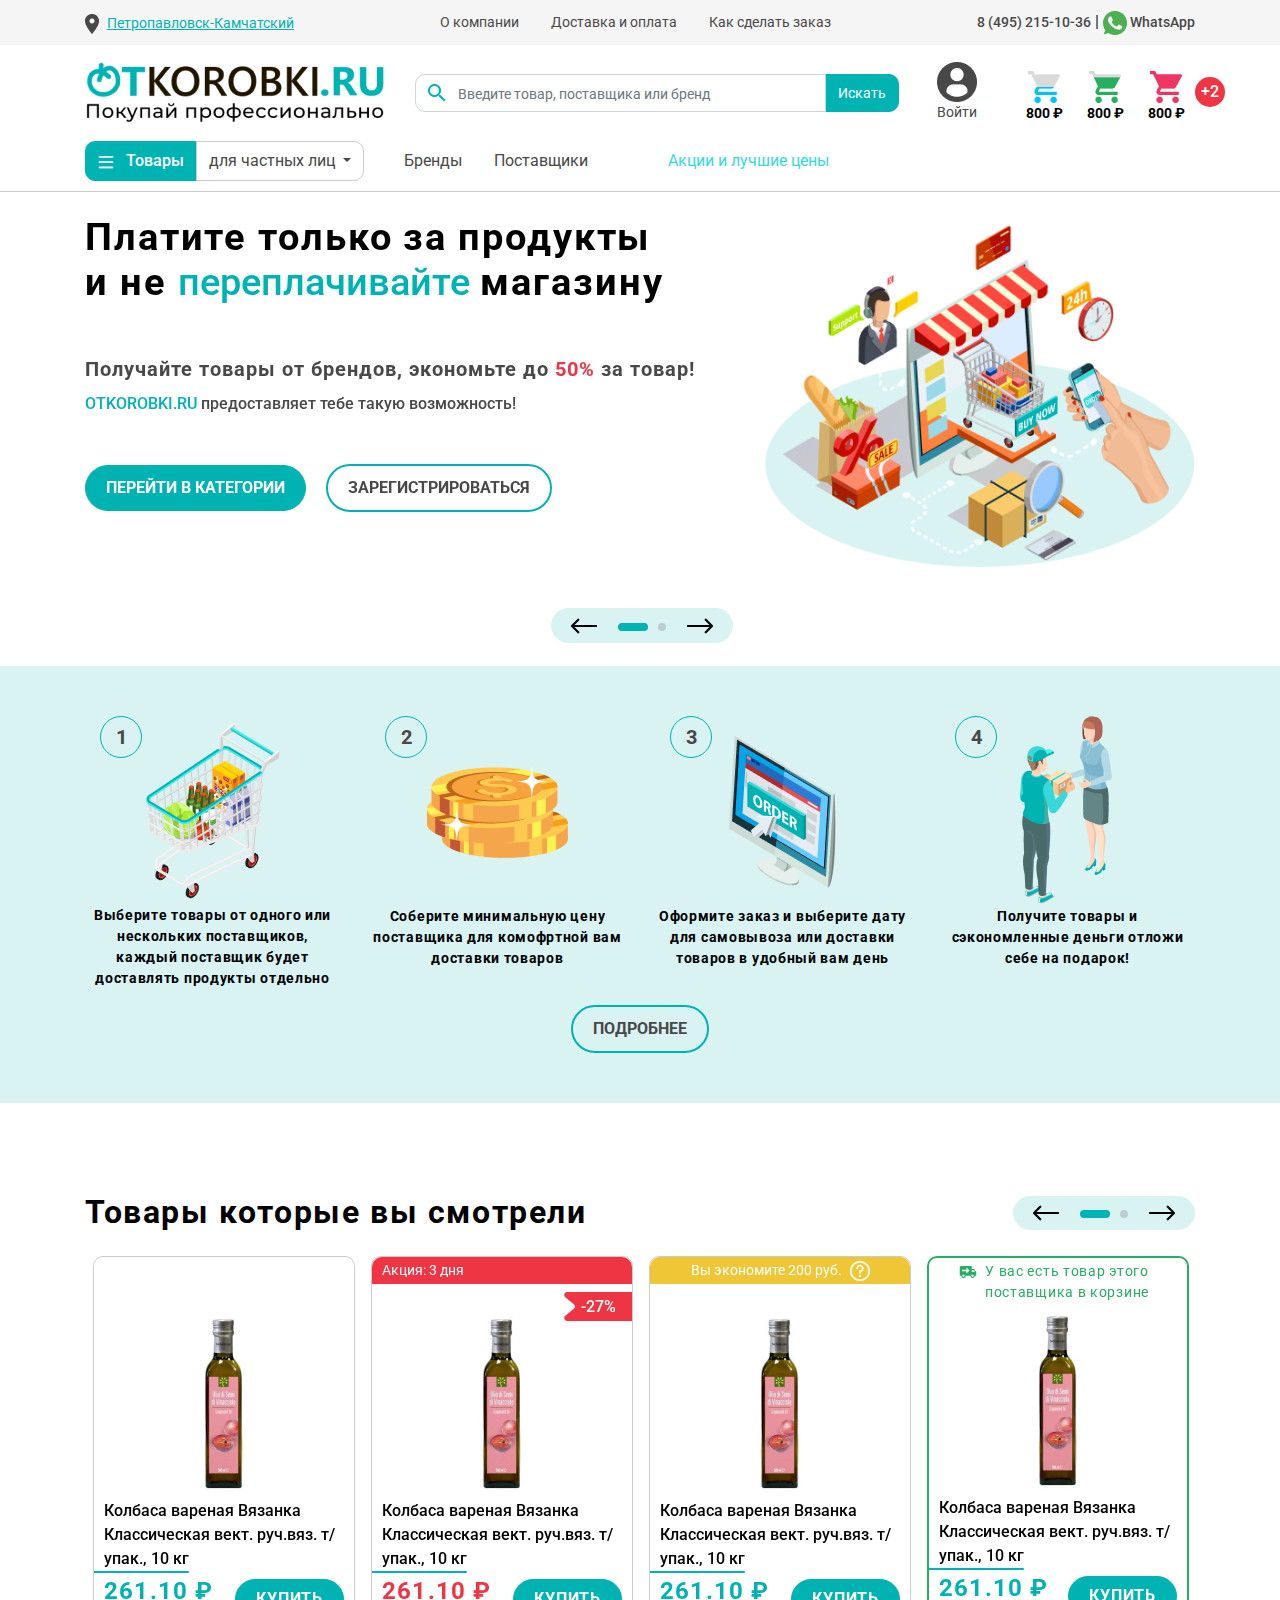
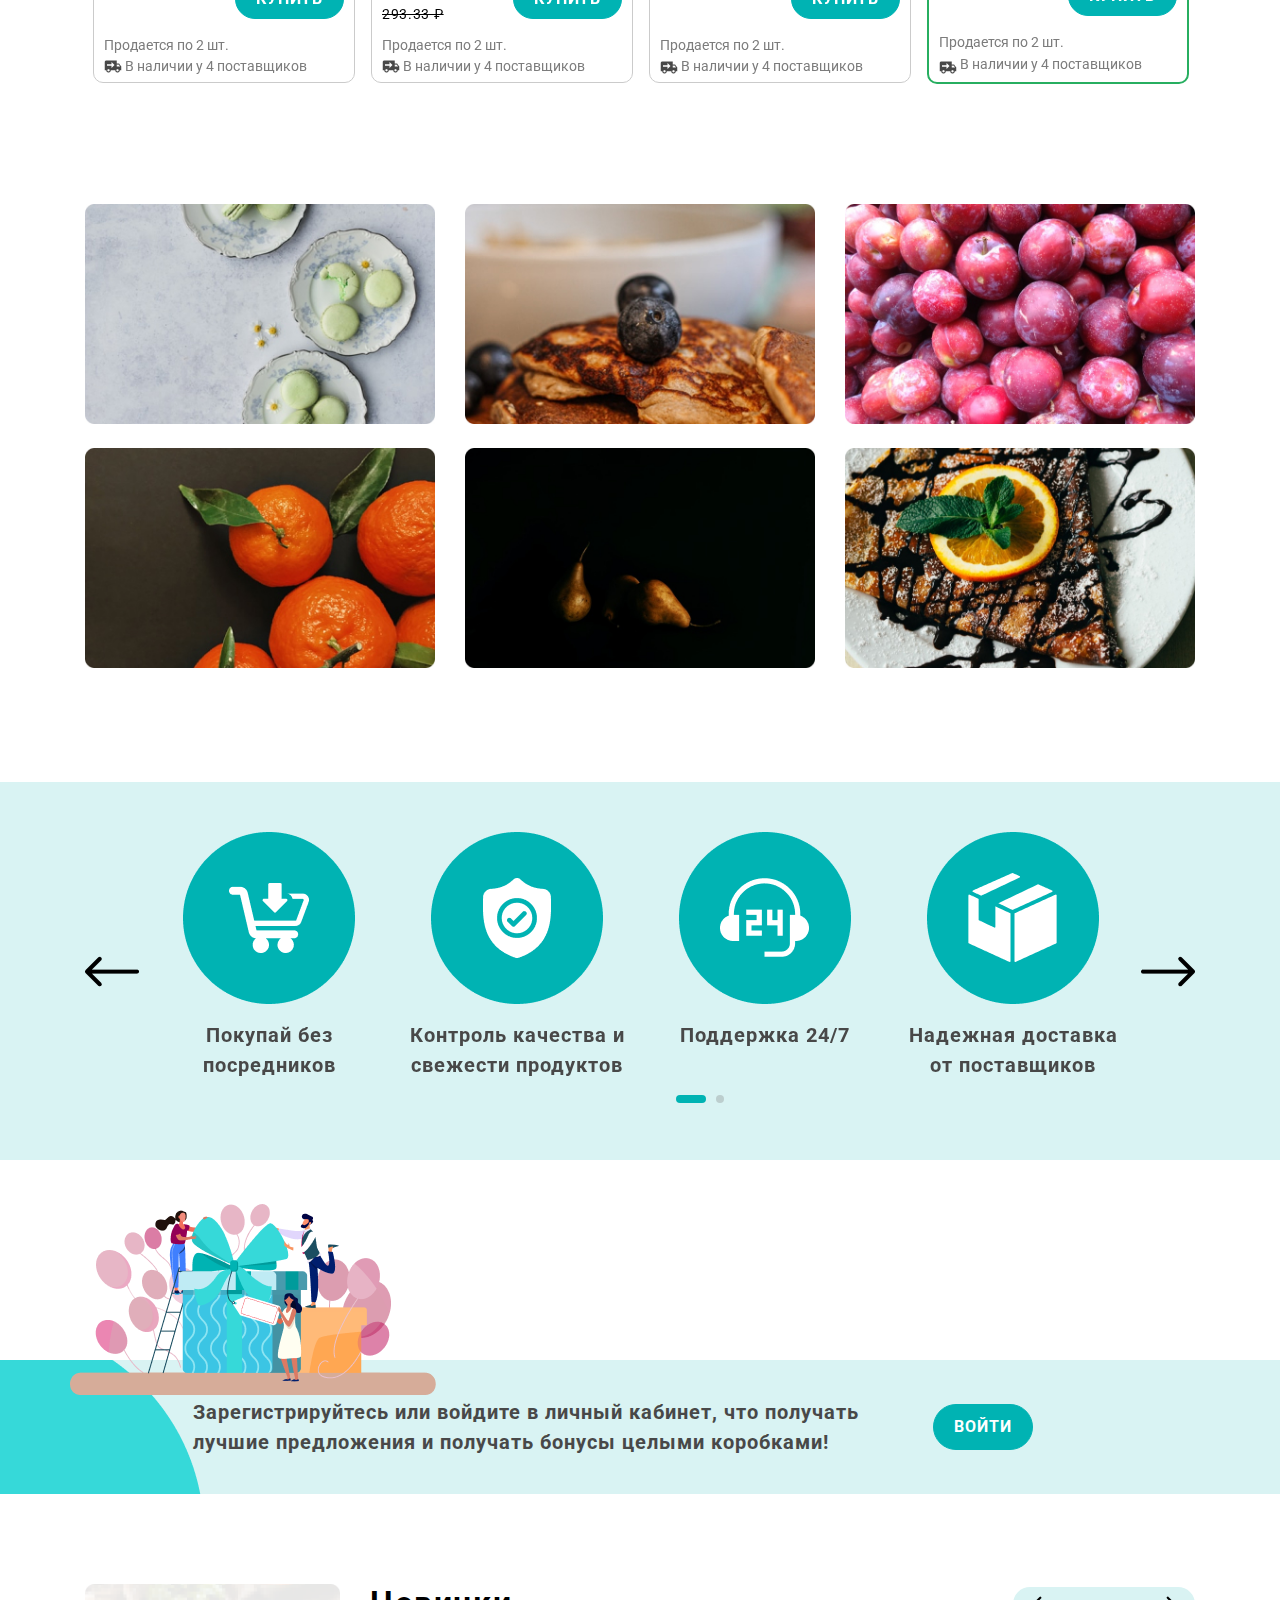
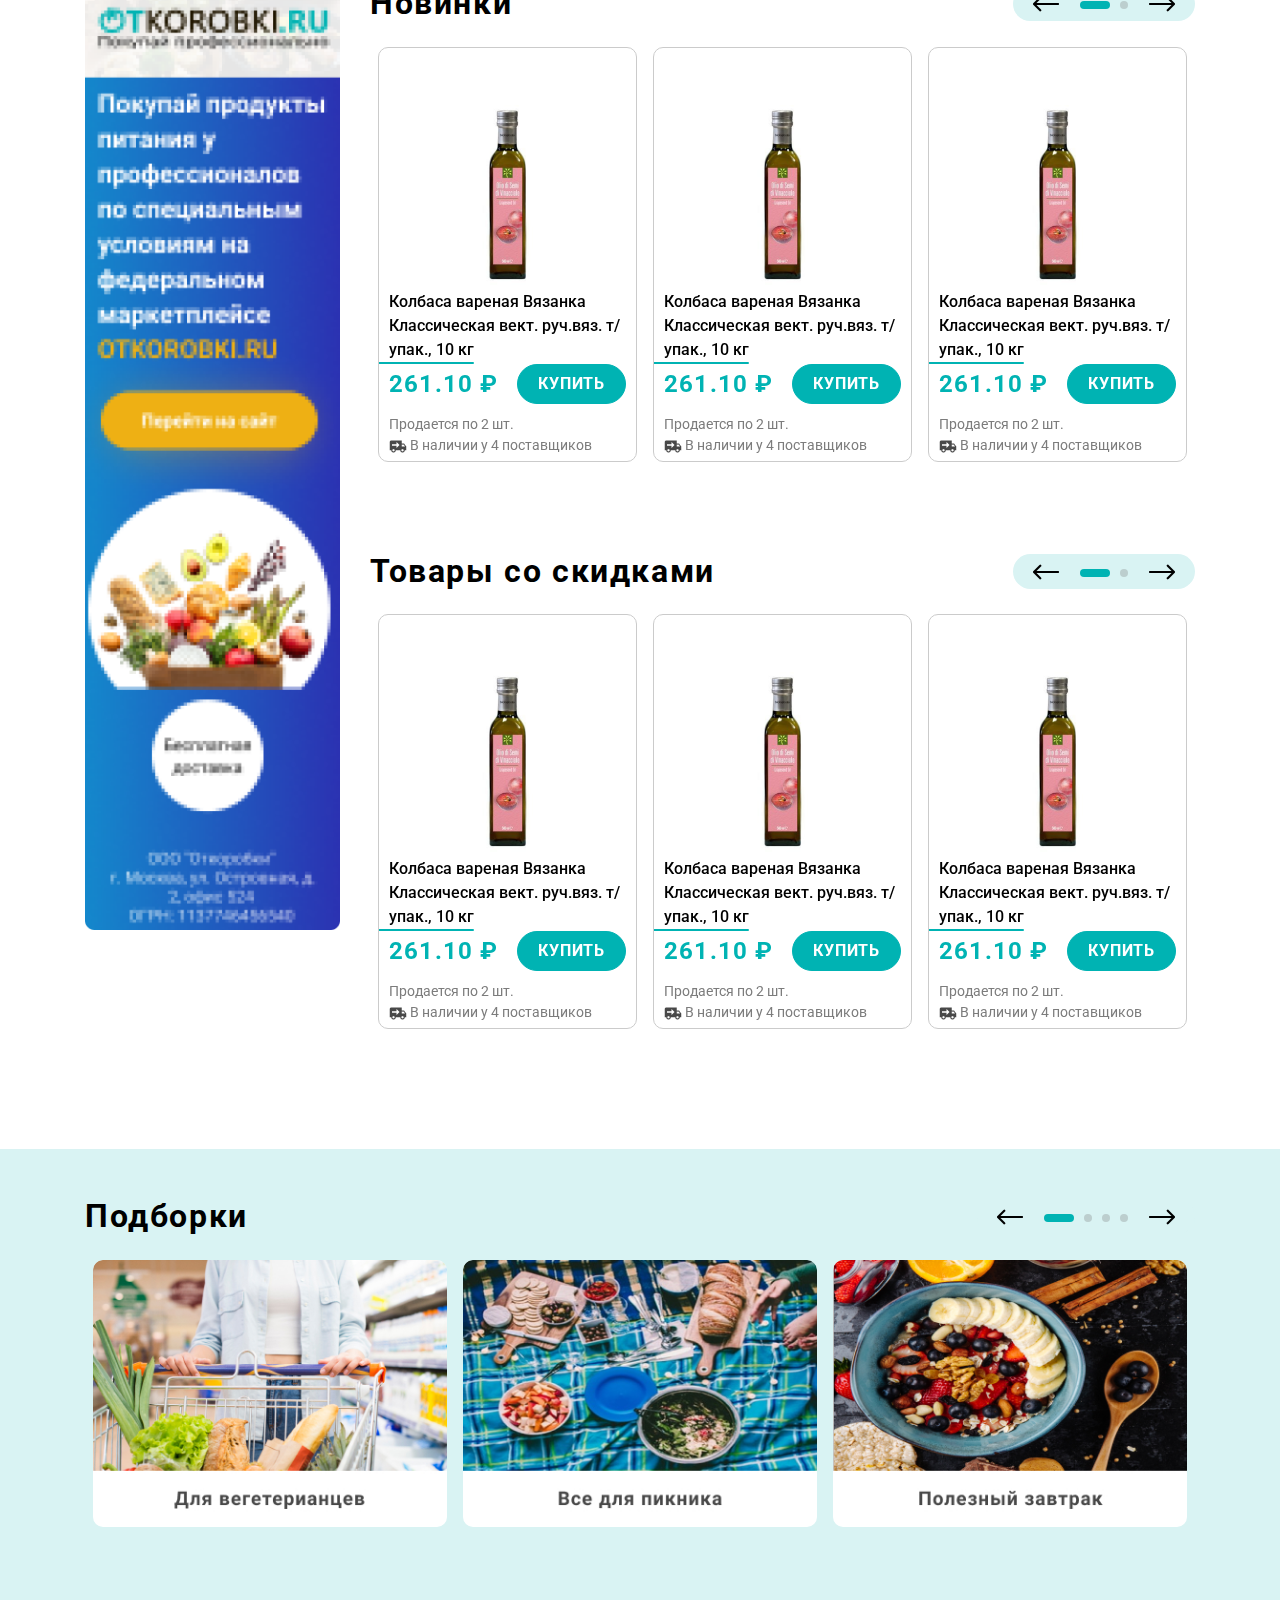
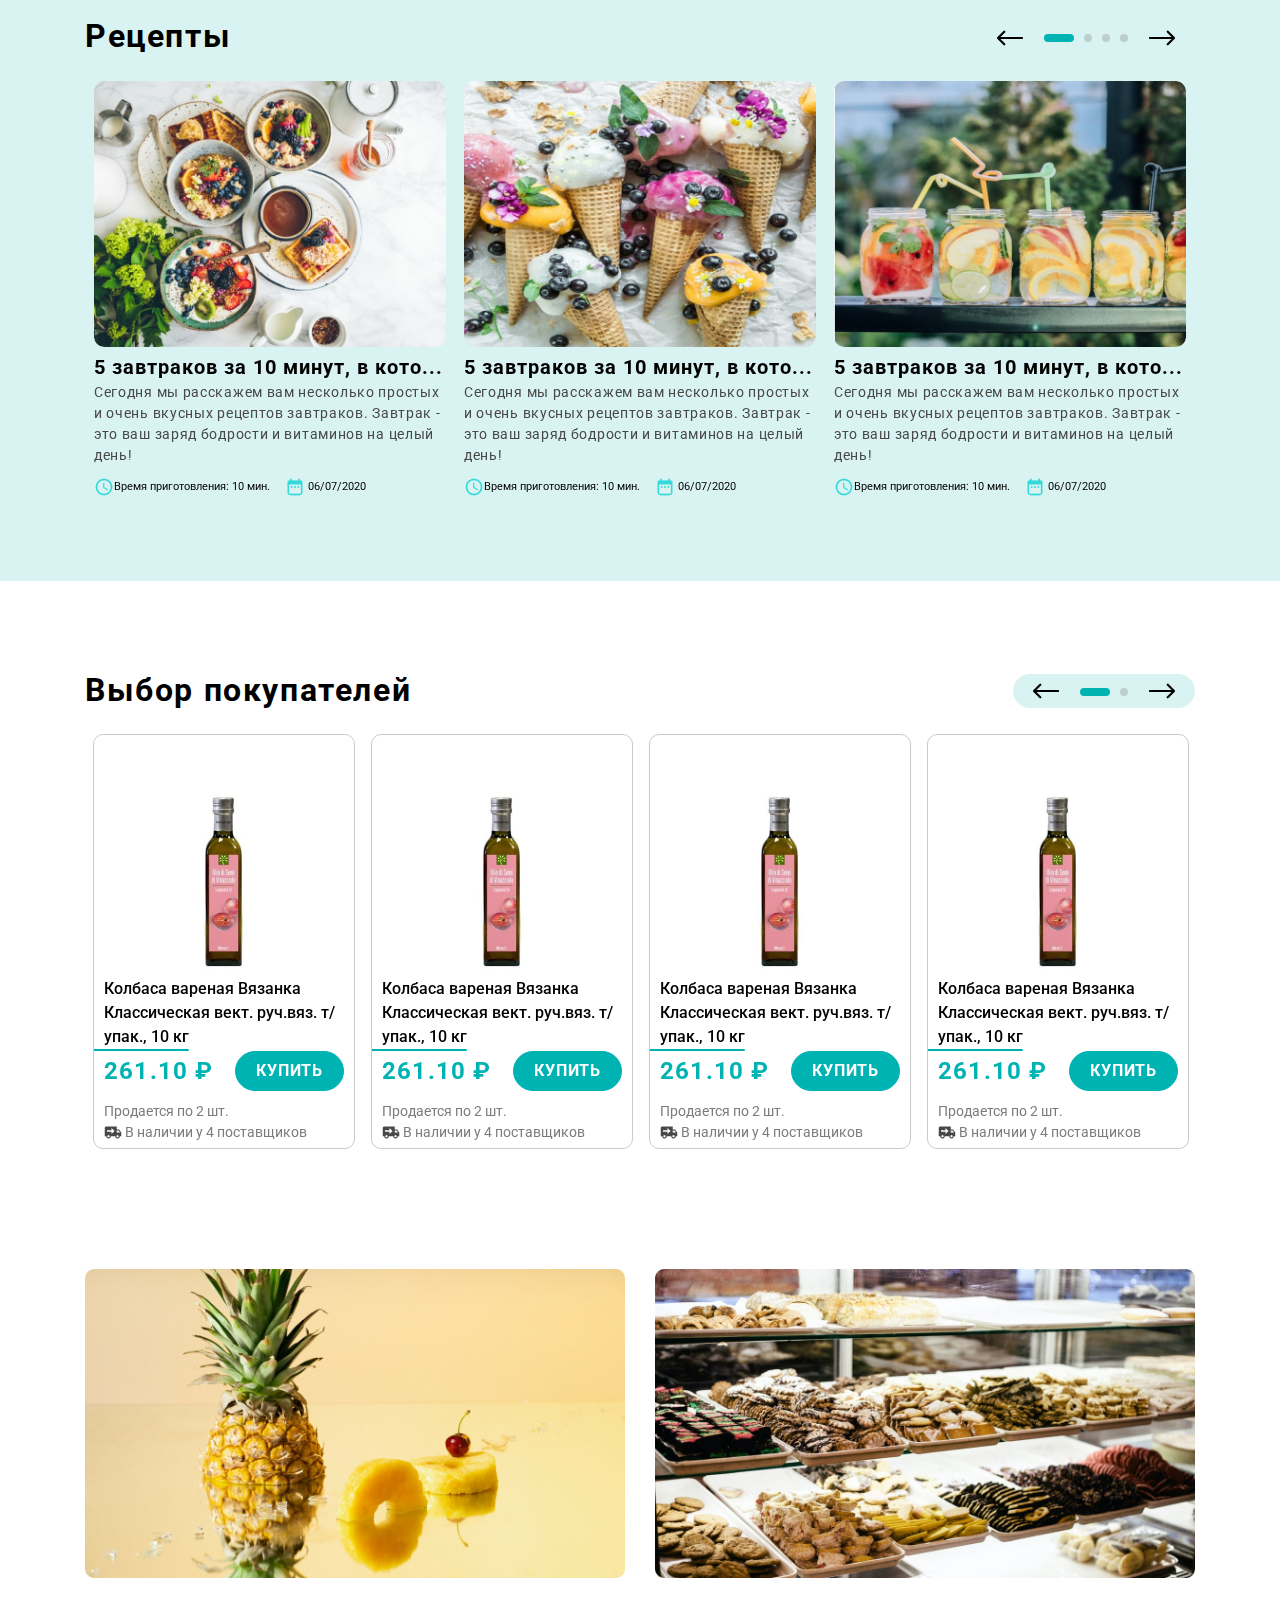
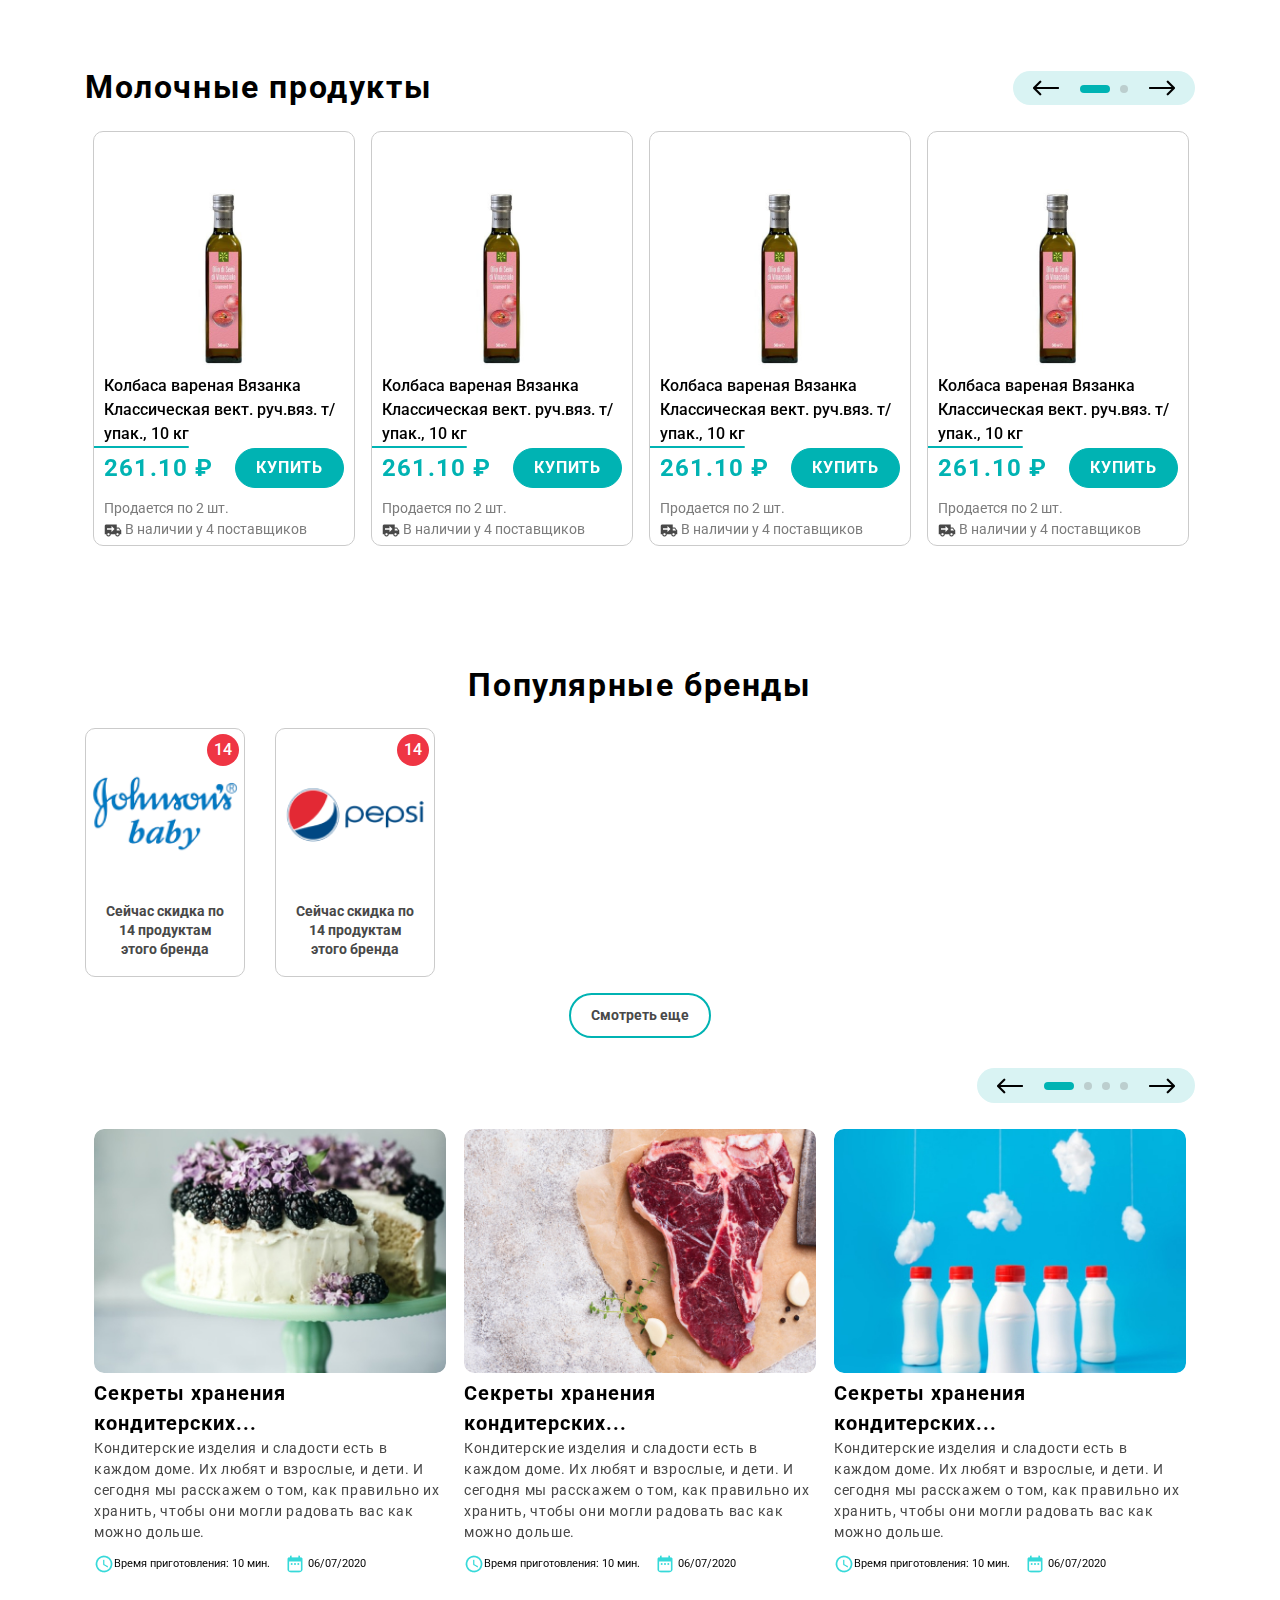
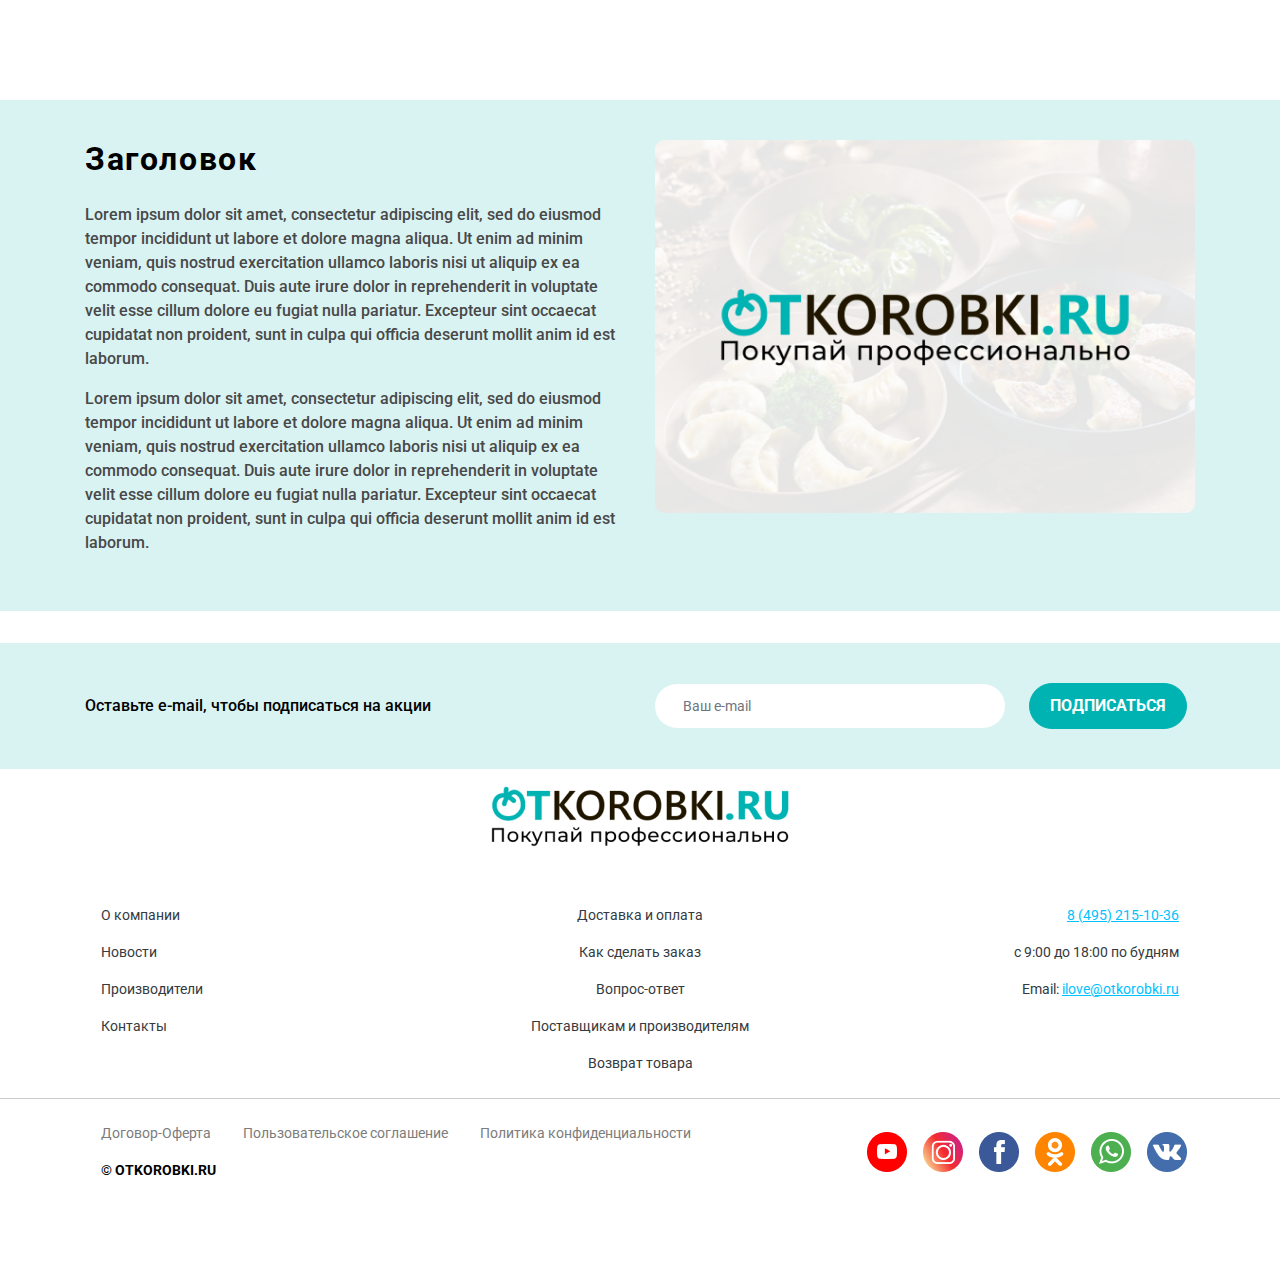
==== commit b54f9146: "main pravki" ====
--- a/index.html
+++ b/index.html
@@ -53,7 +53,7 @@
                 <div class="container">
                     <div class="row d-flex justify-content-between align-items-center">
                         <div class="col-auto">
-                            <a href="#" class="city-choice">
+                            <a href="#" class="city-choice" data-toggle="modal" data-target="#city-choice">
                                 <img src="img/place_ico.png" alt=""><span>Петропавловск-Камчатский</span>
                             </a>
                         </div>
@@ -109,18 +109,19 @@
                     </div>
                     <div class="col-auto" style="min-width: 210px;text-align: center;">
                         <div class="cart-block">
-                            <a href="#">
+                            <div class="cart-item">
                                 <img src="img/cart_1.png" alt="">
-                                <div>800 &#8381;</div>
-                            </a>
-                            <a href="#">
+                                <div class="total-price">800 &#8381;</div>
+                            </div>
+                            
+                            <div class="cart-item">
                                 <img src="img/cart_2.png" alt="">
-                                <div>800 &#8381;</div>
-                            </a>
-                            <a href="#">
+                                <div class="total-price">800 &#8381;</div>
+                            </div>
+                            <div class="cart-item">
                                 <img src="img/cart_3.png" alt="">
-                                <div>800 &#8381;</div>
-                            </a>
+                                <div class="total-price">800 &#8381;</div>
+                            </div>
                             <div class="more-cart">+2</div>
                         </div>
                     </div>
@@ -441,7 +442,7 @@
                             <div>
                                 <div class="card card-product info">
                                     <div class="card-header">
-                                        Вы экономите 200 руб. <a href="#"><img src="img/doubts_button.png" alt=""></a>
+                                        Вы экономите 200 руб. <span data-toggle="tooltip" data-placement="bottom" title="Мы провели исследование и покупая у нас, вы сэкономите 200 руб на этом товаре."><img src="img/doubts_button.png" alt=""></span>
                                     </div>
                                     <a class="img-link" href="#"><img src="img/image4.png" class="card-img-top" alt=""></a>
                                     <div class="card-body">
@@ -1357,7 +1358,7 @@
         </div>
         <div class="p-3">
             <a href="#" class="login"><img src="img/login_menu_icon.png" alt=""> Войти</a>
-            <a href="#" class="city-choice"><img src="img/place_ico.png" alt=""> <span>Петропавловск-Камчатский</span></a>
+            <a href="#" class="city-choice" data-toggle="modal" data-target="#city-choice"><img src="img/place_ico.png" alt=""> <span>Петропавловск-Камчатский</span></a>
         </div>
     </div>
 
@@ -1449,7 +1450,12 @@
         <div class="provider-item">
             <button class="btn close-btn"><img src="img/close_gray.png" alt=""></button>
             <div class="provider-title"><img src="img/car.png" alt=""> Поставщик 1:</div>
-            <div>progress line</div>
+            <div class="progress-block">
+                <div class="progress" style="width: 90%;">
+                    <div class="progress-bar" role="progressbar" style="width: 50%" aria-valuenow="25" aria-valuemin="0" aria-valuemax="100"></div>
+                </div>
+                <div class="progress-price">486 руб</div>                                               
+            </div>
             <a class="provider-link" href="#">Смотреть все товары этого поставшика</a>
 
             <div class="goods-list">
@@ -1511,7 +1517,104 @@
 
     </div>
     <div class="offcanvas-cart-footer">
-        <div class="footer-total">Оформить заказ на 1581.10 руб</div>
+        <a href="#" class="footer-total">Оформить заказ на 1581.10 руб</a>
+    </div>
+</div>
+
+
+<div class="add-cart-message arrow-top d-none">
+    <div class="add-cart-message-header">
+        <span>Товар добавлен в корзину</span>
+        <div class="close"></div>
+    </div>
+    <div class="add-cart-message-body">
+        <div class="product-add-item">
+            <div class="row">
+                <div class="col-auto">
+                    <img src="img/cart-popap-img.png" alt="">
+                </div>
+                <div class="col">
+                    <div class="name">Колбаса вареная Вязанка Классич...</div>
+                    <div class="d-flex justify-content-between">
+                        <div class="counter-sm">
+                            <button type="button" class="quantity-minus">-</button>
+                                <div class="count">18</div>
+                            <button type="button" class="quantity-plus">+</button>
+                        </div>
+                        <div class="price">261.10 ₽</div>
+                    </div>
+                </div>
+            </div>                                            
+        </div>
+
+        <div class="seller-progress-block">
+            <div class="seller-link">
+                <img src="img/green-cart.svg" alt="">
+                <span>Продавец:</span>
+                <a href="#">ООО Торговая компан...</a>
+            </div>
+            <div class="progress-block">
+                <div class="progress" style="width: 90%;">
+                    <div class="progress-bar" role="progressbar" style="width: 50%" aria-valuenow="25" aria-valuemin="0" aria-valuemax="100"></div>
+                </div>
+                <div class="progress-price">486 руб</div>                                               
+            </div>
+
+            <div class="min-order-message">До минимального заказа осталось: <strong>225 руб</strong></div>
+        </div>
+
+    </div>
+</div>
+
+
+<!-- city choice -->
+<div class="modal" tabindex="-1" id="city-choice">
+    <div class="modal-dialog">
+        <div class="modal-content">
+            <div class="modal-header">
+                <h5 class="modal-title">Укажите ваш город</h5>
+                <button type="button" class="close" data-dismiss="modal" aria-label="Close">
+                    <span aria-hidden="true"><img src="img/close_gray.png" alt=""></span>
+                </button>
+            </div>
+            <div class="modal-body">
+                <div class="search-block mb-3">
+                    <div class="input-group">
+                        <div class="input-group-prepend">
+                            <span class="input-group-text"><img src="img/search_ico.png" alt=""></span>
+                        </div>
+                        <input type="text" class="form-control" placeholder="Введите ваш город">
+                        <div class="input-group-append">
+                            <a href="#" class="input-group-text">Искать</a>
+                        </div>
+                    </div>
+                </div>
+
+                <ul class="city-list">
+                    <li><a href="#">Москва и МО</a></li>
+                    <li><a href="#">Санкт-Петербург</a></li>
+                    <li><a href="#">Воронеж</a></li>
+                    <li><a href="#">Екатеринбург</a></li>
+                    <li><a href="#">Казань</a></li>
+                    <li><a href="#">Краснодар</a></li>
+                    <li><a href="#">Красноярск</a></li>
+                    <li><a href="#">Нижний Новгород</a></li>
+                    <li><a href="#">Новосибирск</a></li>
+                    <li><a href="#">Омск</a></li>
+                    <li><a href="#">Пермь</a></li>
+                    <li><a href="#">Ростов-на-Дону</a></li>
+                    <li><a href="#">Самара</a></li>
+                    <li><a href="#">Саратов</a></li>
+                    <li><a href="#">Уфа</a></li>
+                    <li><a href="#">Челябинск</a></li>
+                </ul>
+
+                <div class="text-right">
+                    <a href="#" class="more">Показать еще</a>                    
+                </div>
+
+            </div>
+        </div>
     </div>
 </div>
 
--- a/css/style.css
+++ b/css/style.css
@@ -260,11 +260,7 @@
 
 
 /* ************* */
-
-
 /* header styles */
-
-
 /* ************* */
 
 .header {
@@ -354,15 +350,133 @@
     background-color: var(--second);
 }
 
-.cart-block a {
+.cart-block .cart-item {
+    position: relative;
     display: inline-block;
     text-align: center;
-    font-size: 0.875rem;
-    color: #000;
-    font-weight: bold;
-    text-decoration: none;
     margin: 0 10px;
 }
+.cart-block .cart-item>.total-price {
+    font-size: 0.875rem;
+    color: #000;
+    font-weight: bold;
+    text-decoration: none;
+}
+
+/* add card message */
+.add-cart-message {
+    position: absolute;
+    top: 140px;
+    right: 180px;
+    width: 385px;
+    z-index: 1;
+}
+
+.add-cart-message.arrow-top {
+    margin-top: 40px;
+}
+.add-cart-message.arrow-top:after {
+    content: " ";
+    position: absolute;
+    right: 30px;
+    top: -15px;
+    border-top: none;
+    border-right: 15px solid transparent;
+    border-left: 15px solid transparent;
+    border-bottom: 15px solid var(--main);
+}
+
+@media (max-width: 575px) {
+    .add-cart-message {
+        position: fixed;
+        top: unset;
+        bottom: 0;
+        right: 0;
+        left: 0;
+        width: 100%;
+        border: 1px solid var(--border);
+        border-radius: 0;
+        z-index: 1;
+    }    
+}
+
+.add-cart-message .add-cart-message-header {
+    background-color: var(--main);
+    color: #fff;
+    font-size: 0.875rem;
+    font-weight: bold;
+    padding: 10px;
+    text-align: left;
+    position: relative;
+    border-top-left-radius: 10px;
+    border-top-right-radius: 10px;
+}
+.add-cart-message .add-cart-message-header .close {
+    position: absolute;
+    right: 10px;
+    top: 10px;
+    background: url(../img/close_white.png);
+    width: 16px;
+    height: 16px;
+    cursor: pointer;
+}
+
+.add-cart-message .add-cart-message-body {
+    background-color: #fff;
+    color: #000;
+    font-size: 0.875rem;
+    padding: 10px;
+    border: 1px solid var(--border);
+    border-bottom-left-radius: 10px;
+    border-bottom-right-radius: 10px;
+}
+.add-cart-message .add-cart-message-body .product-add-item {
+    text-align: left;
+    border-bottom: 1px solid var(--border);
+    padding: 10px 0;
+}
+.add-cart-message .add-cart-message-body .product-add-item .name {
+    color: #000;
+    font-size: 0.875rem;
+    font-weight: bold;
+    margin-bottom: 10px;
+}
+.add-cart-message .add-cart-message-body .product-add-item .price {
+    color: var(--main);
+    font-size: 1.25rem;
+    font-weight: bold;
+}
+.add-cart-message .add-cart-message-body .seller-progress-block {
+    text-align: left;
+    padding: 10px 0;
+}
+.add-cart-message .add-cart-message-body .seller-progress-block .progress-block  {
+    display: flex;
+    align-items: center;
+    padding: 5px 0;
+}
+.add-cart-message .add-cart-message-body .seller-progress-block .progress {
+    width: 100%;
+    height: 5px;
+}
+.add-cart-message .add-cart-message-body .seller-progress-block .progress .progress-bar {
+    background-color: var(--red);
+}
+.add-cart-message .add-cart-message-body .seller-progress-block .progress-price  {
+    width: 80px;
+    text-align: right;
+    color: var(--gray);
+    font-size: 0.6875rem;
+}
+.add-cart-message .add-cart-message-body .seller-progress-block .seller-link {
+    font-size: 0.875rem;
+}
+.add-cart-message .add-cart-message-body .seller-progress-block .min-order-message {
+    font-size: 0.6875rem;
+}
+
+
+
 .cart-block .more-cart {
     position: absolute;
     right: -30px;
@@ -379,8 +493,29 @@
 }
 
 
+/* city choice modal */
+#city-choice .city-list {
+    padding: 0;
+    list-style: none;
+    column-count: 3;
+}
+#city-choice .city-list li a {
+    display: inline-block;
+    color: var(--main);
+    font-size: 0.875rem;
+    line-height: 135%;
+    text-decoration: none;
+    margin-bottom: 5px;
+}
+#city-choice .more {
+    display: inline-block;
+    color: var(--link);
+    font-size: 0.875rem;
+    font-weight: bold;
+    line-height: 135%;
+}
+
 /* header navigation */
-
 .header-nav>.btn-group>.btn {
     color: #fff;
     font-size: 1rem;
@@ -629,11 +764,7 @@
 
 
 /* ************* */
-
-
 /* footer styles */
-
-
 /* ************* */
 
 .footer .footer-top .nav-link {
@@ -664,11 +795,7 @@
 
 
 /* **************** */
-
-
 /* main page styles */
-
-
 /* **************** */
 
 .main-slider .slider-content .title {
@@ -937,11 +1064,7 @@
 
 
 /* **************** */
-
-
 /* mini card styles */
-
-
 /* **************** */
 
 
@@ -1174,11 +1297,7 @@
 
 
 /* ********************* */
-
-
 /* offcanvas-cart styles */
-
-
 /* ********************* */
 
 .offcanvas-cart {
@@ -1243,6 +1362,24 @@
     color: var(--yellow);
 }
 
+.offcanvas-cart .provider-item .progress-block  {
+    display: flex;
+    align-items: center;
+    padding: 5px 0;
+}
+.offcanvas-cart .provider-item .progress {
+    width: 100%;
+    height: 5px;
+}
+.offcanvas-cart .provider-item .progress .progress-bar {
+    background-color: var(--red);
+}
+.offcanvas-cart .provider-item .progress-price {
+    width: 80px;
+    text-align: right;
+    color: var(--gray);
+    font-size: 0.6875rem;
+}
 .offcanvas-cart .offcanvas-cart-body .provider-link {
     font-size: 0.875rem;
     font-weight: bold;
@@ -1307,6 +1444,8 @@
 }
 
 .offcanvas-cart .offcanvas-cart-footer .footer-total {
+    color: #fff;
+    text-decoration: none;
     font-size: 1rem;
     font-weight: bold;
     letter-spacing: 0.05em;
@@ -1453,25 +1592,62 @@
     background-image: url(../img/checkbox_ico.svg);
 }
 
+/* tooltip */
+.tooltip {
+    background-color: #fff;
+    border: 1px solid rgba(124, 124, 124, 0.4);
+    border-radius: 10px;
+    padding: 5px;    
+}
+.tooltip .arrow {
+    display: none;
+}
+.tooltip .tooltip-inner {
+    background-color: #fff;    
+    color: #000;
+    font-size: 0.6875rem; 
+    line-height: 135%; 
+}
+.tooltip.show {
+    opacity: 1;
+}
+
+/* modal */
+.modal-header {
+    border-bottom: 1px solid transparent;
+}
+.modal-title {
+    font-size: 1.25rem;
+    letter-spacing: 0.05em;
+    color: #000;
+}
+.modal-content {
+    border-radius: 10px;
+}
+
+
+
+
 
 /* counters */
-
 .counter {
     display: inline-flex;
     align-items: center;
-    border: 1px solid var(--main);
+    border: 1px solid var(--border);
     border-radius: 100px;
     overflow: hidden;
+    font-size: 1rem;
+    font-weight: bold;
+    letter-spacing: 0.05em;
 }
 
 .counter .quantity-minus,
 .counter .quantity-plus {
-    background-color: var(--main);
-    color: #fff;
-    font-size: 1.25rem;
-    font-weight: bold;
-    padding: 5px 15px;
-    border: 1px solid transparent;
+    color: #000;
+    font-weight: bold;
+    padding: 4px 20px;
+    border: none;
+    background-color: #fff;
 }
 
 .counter .quantity-minus.active,
@@ -1487,29 +1663,28 @@
 .counter .quantity-plus {}
 
 .counter .count {
-    width: 50px;
+    width: 48px;
     text-align: center;
 }
 
 
 /* sm */
-
 .counter-sm {
     display: inline-flex;
     align-items: center;
-    border: 1px solid var(--main);
+    border: 1px solid var(--border);
     border-radius: 100px;
     overflow: hidden;
+    font-size: 0.875rem;
 }
 
 .counter-sm .quantity-minus,
 .counter-sm .quantity-plus {
-    background-color: var(--main);
-    color: #fff;
-    font-size: 1.25rem;
-    font-weight: bold;
-    padding: 0 10px;
-    border: 1px solid transparent;
+    color: #000;
+    font-weight: bold;
+    padding: 4px 10px;
+    border: none;
+    background-color: #fff;
 }
 
 .counter-sm .quantity-minus.active,
@@ -1864,11 +2039,7 @@
 
 
 /* ******************* */
-
-
 /* nav elements styles */
-
-
 /* ******************* */
 
 
@@ -1928,11 +2099,7 @@
 
 
 /* ****************** */
-
-
 /* brands page styles */
-
-
 /* ****************** */
 
 .filter-nav-block h3 {
@@ -1962,11 +2129,7 @@
 
 
 /* ******************** */
-
-
 /* category page styles */
-
-
 /* ******************** */
 
 
@@ -2123,11 +2286,7 @@
 
 
 /* ****************** */
-
-
 /* detail page styles */
-
-
 /* ****************** */
 
 h1.title {
@@ -2197,7 +2356,7 @@
 }
 
 .slider-nav .slick-prev,
-.slick-next {
+.slider-nav .slick-next {
     width: 26px;
     height: 16px;
 }
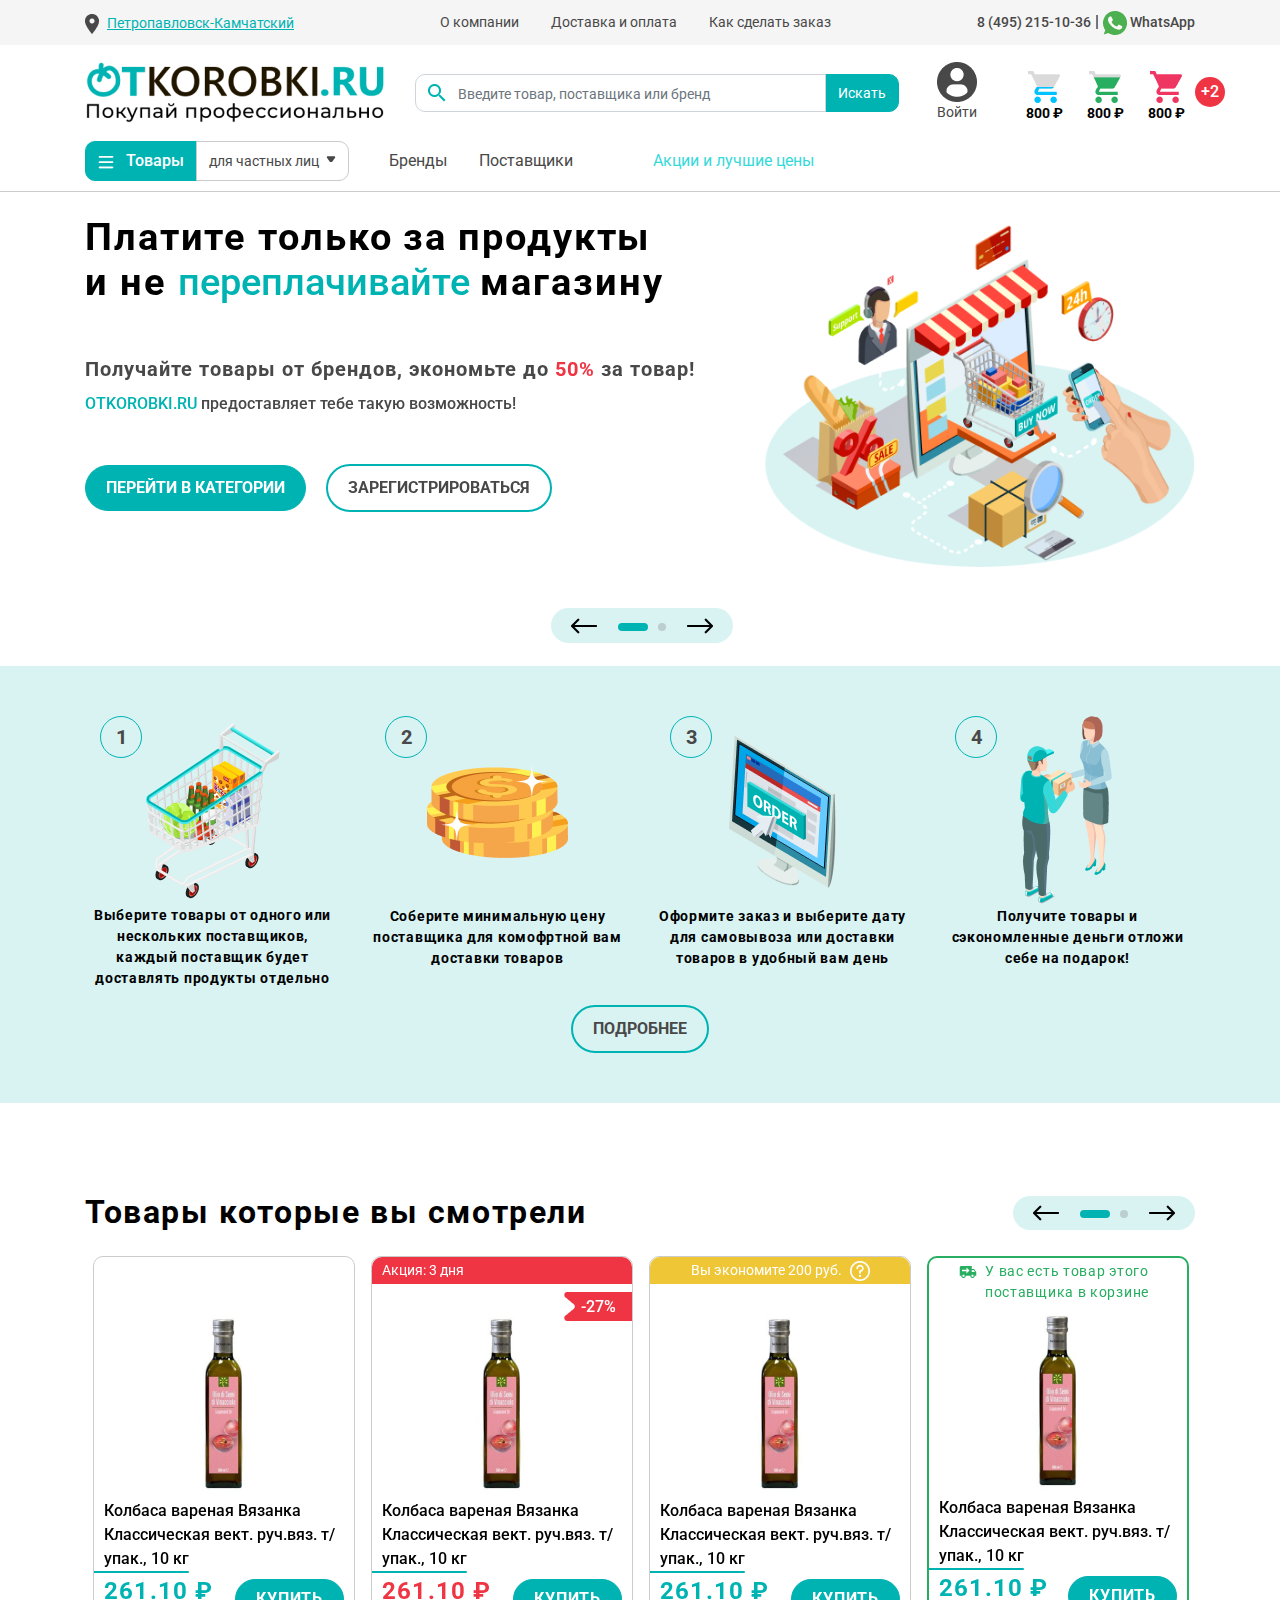
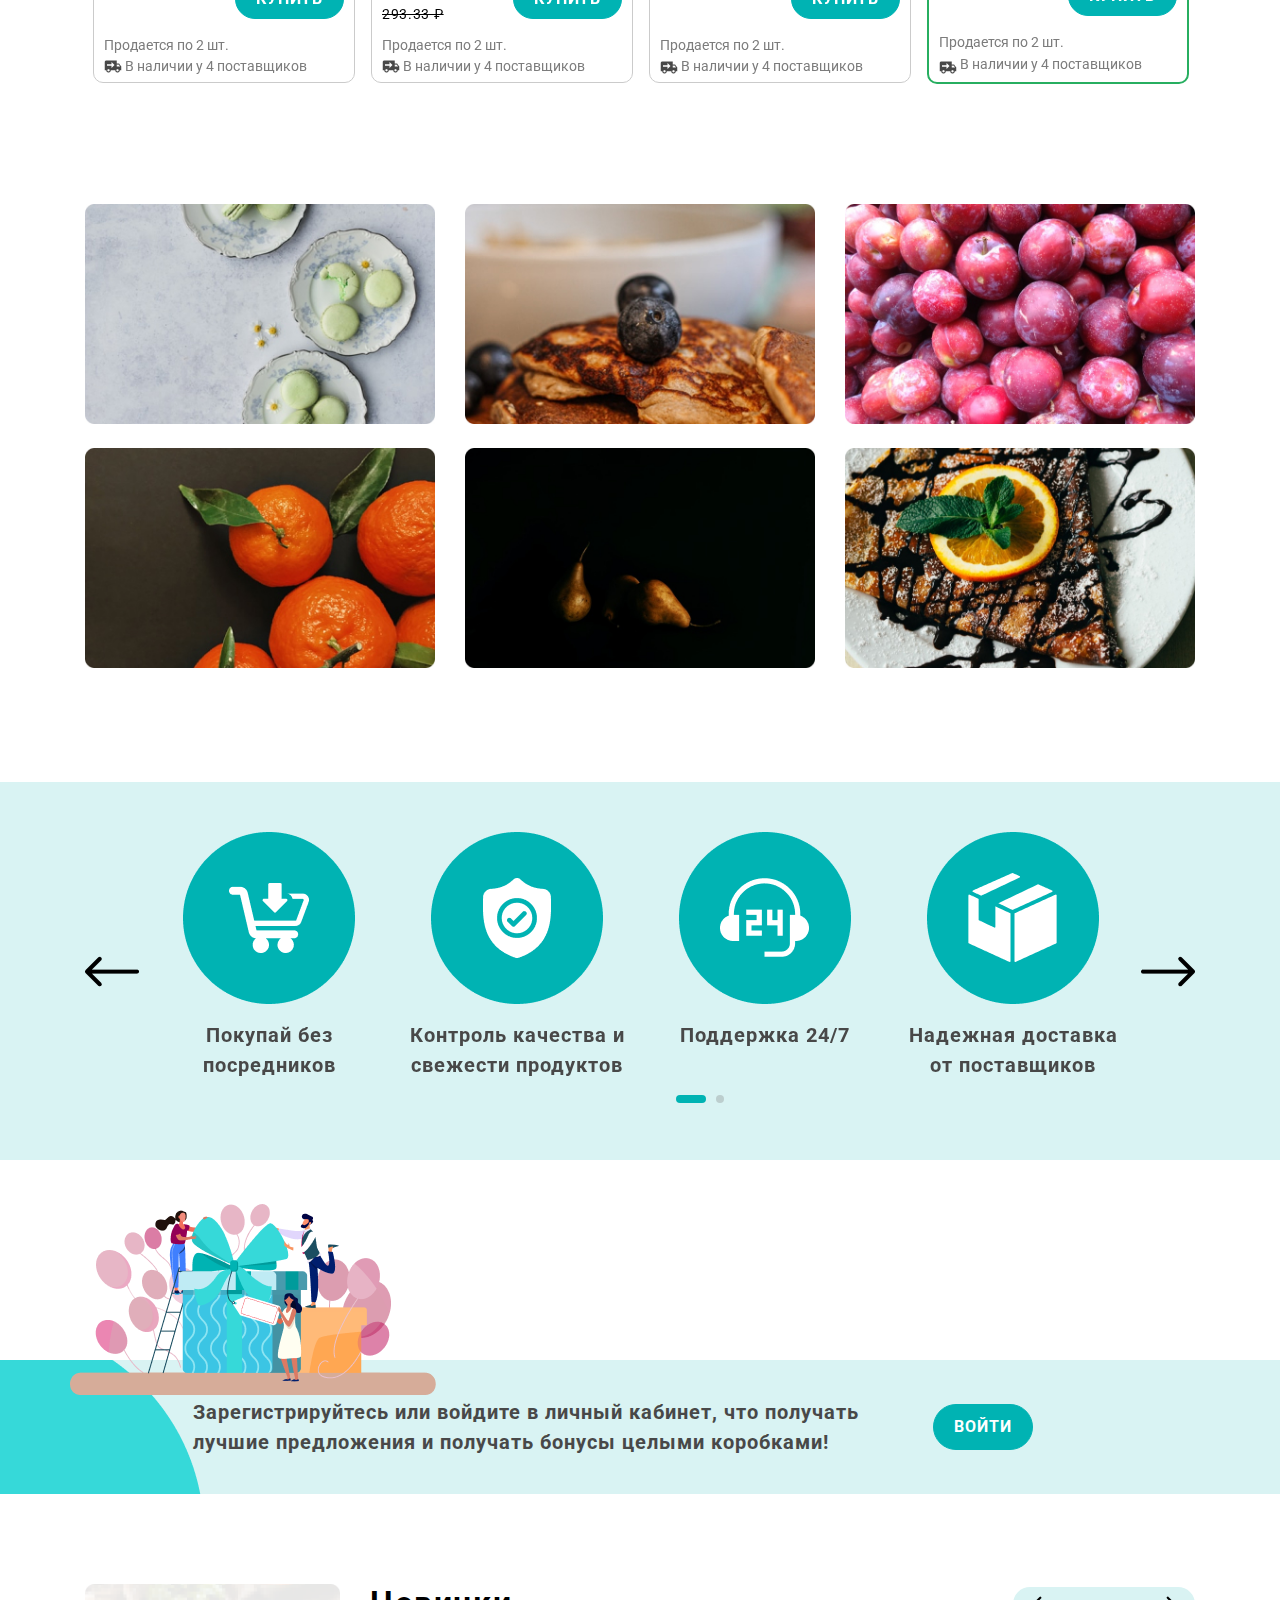
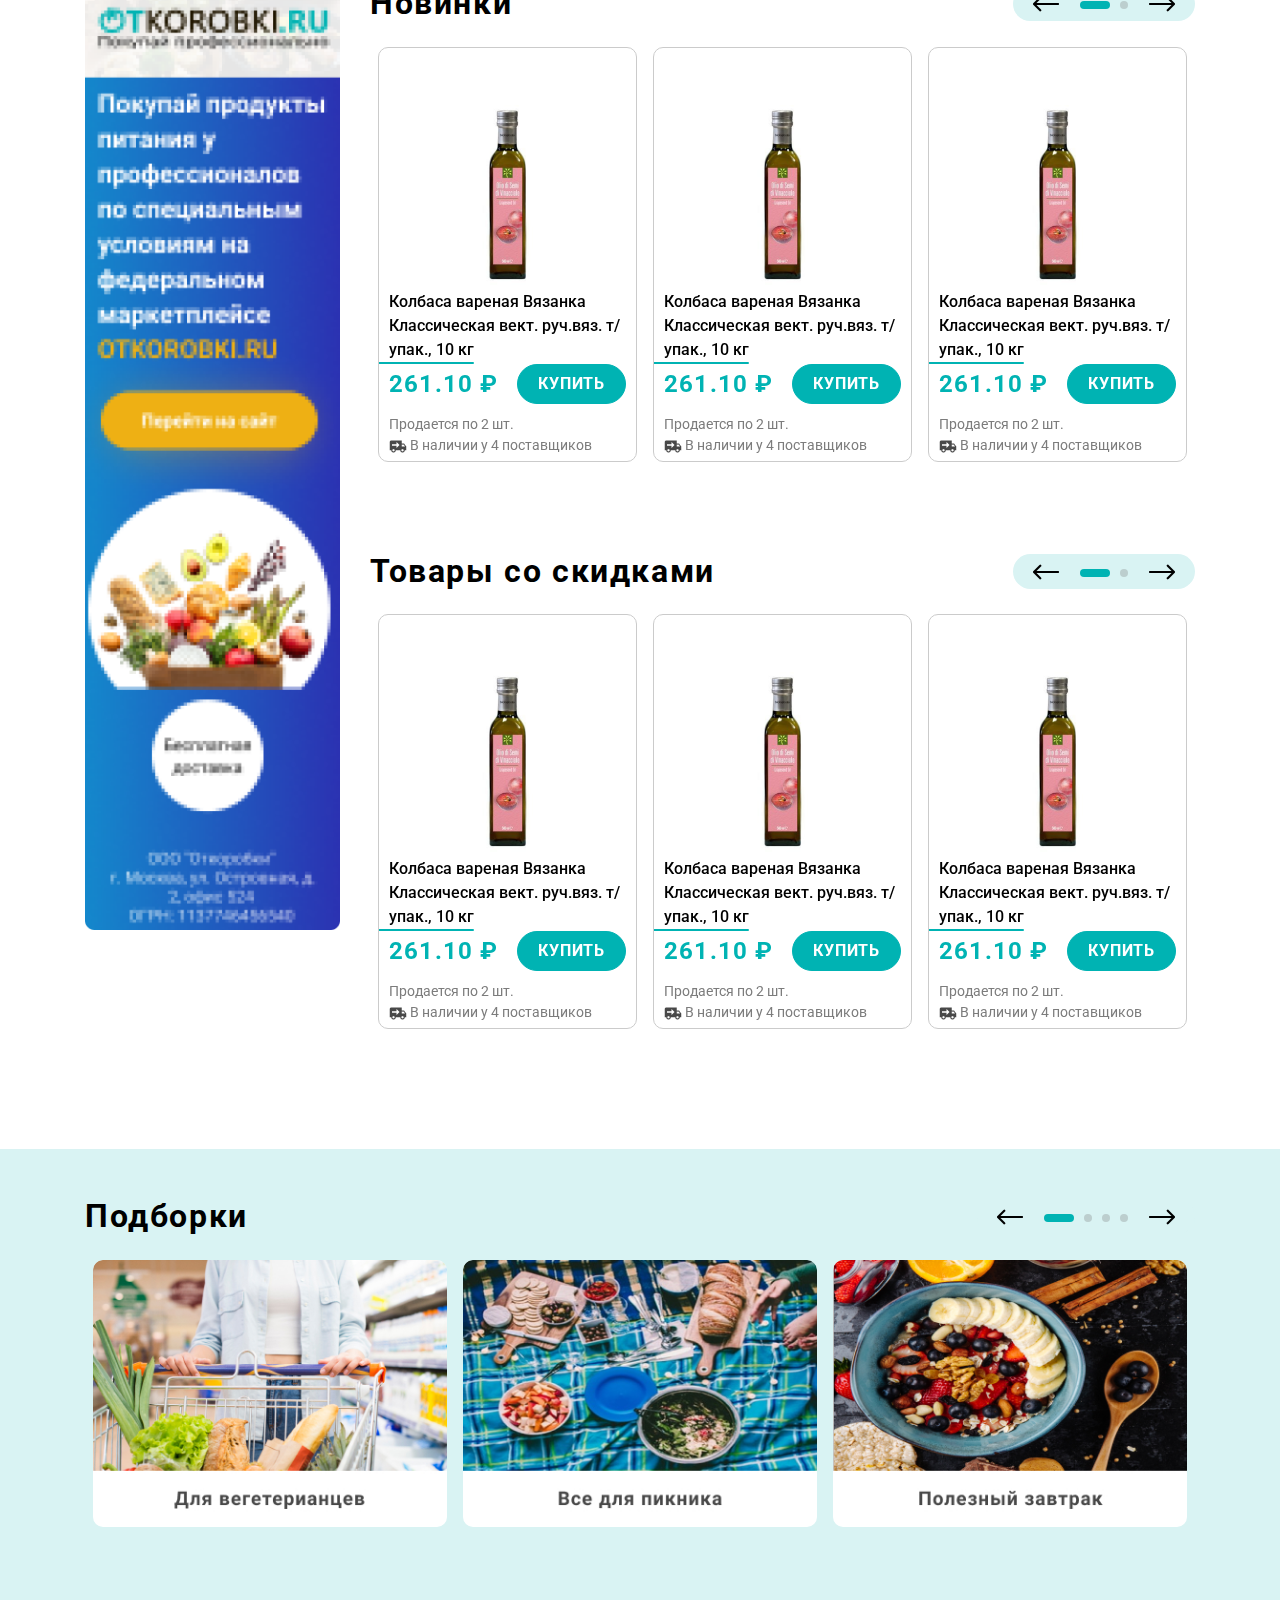
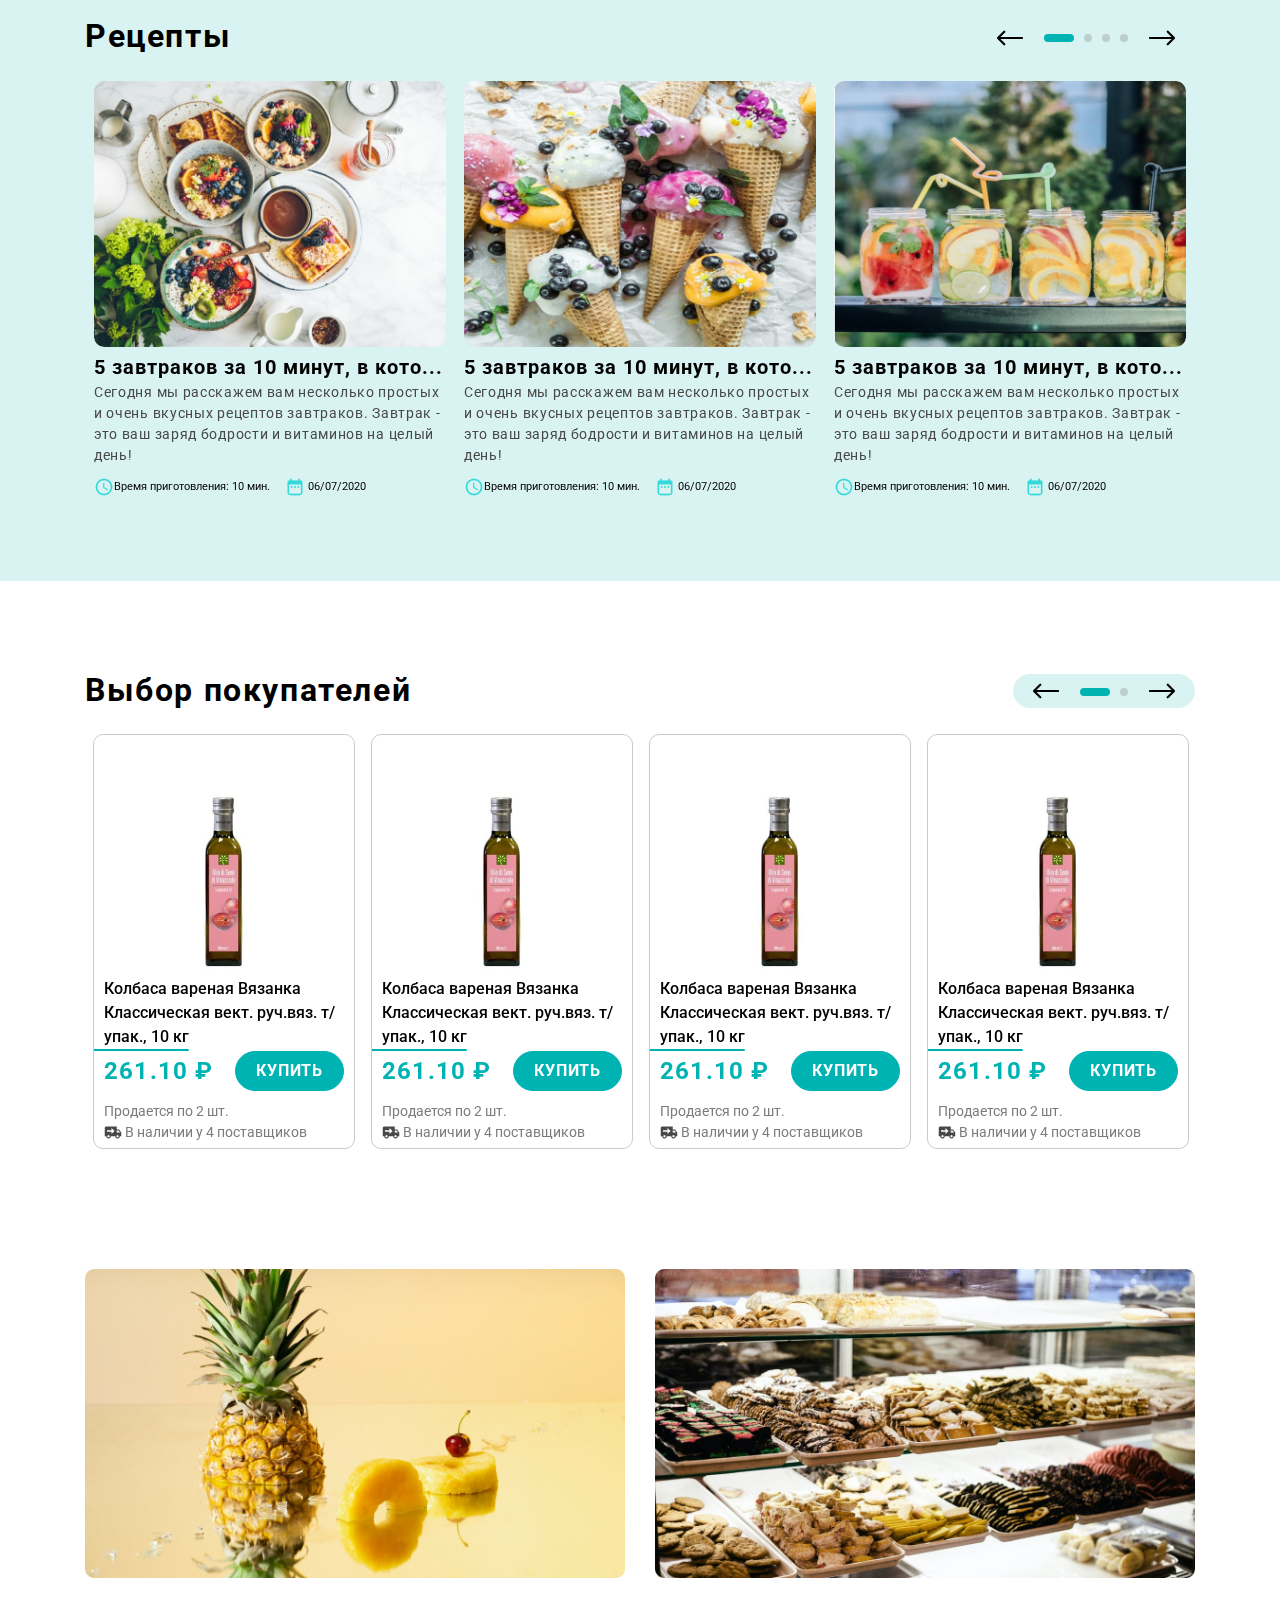
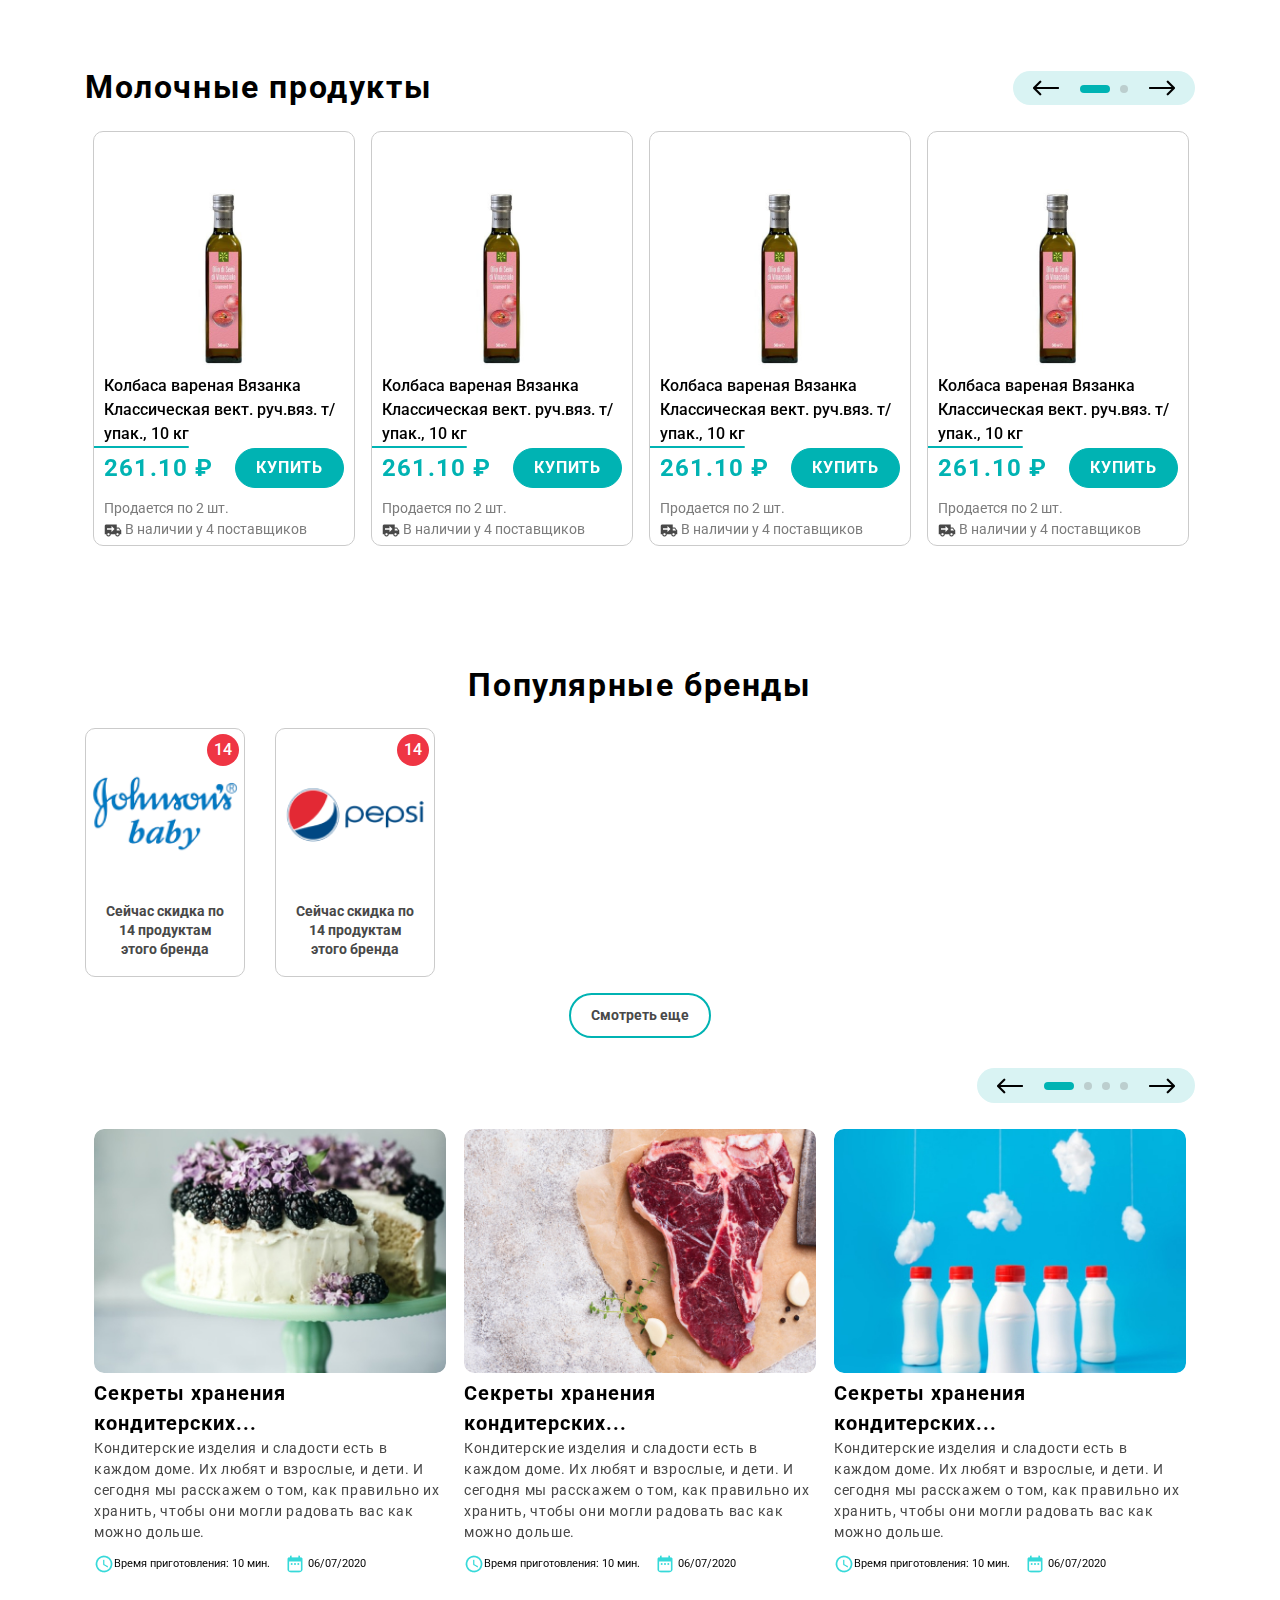
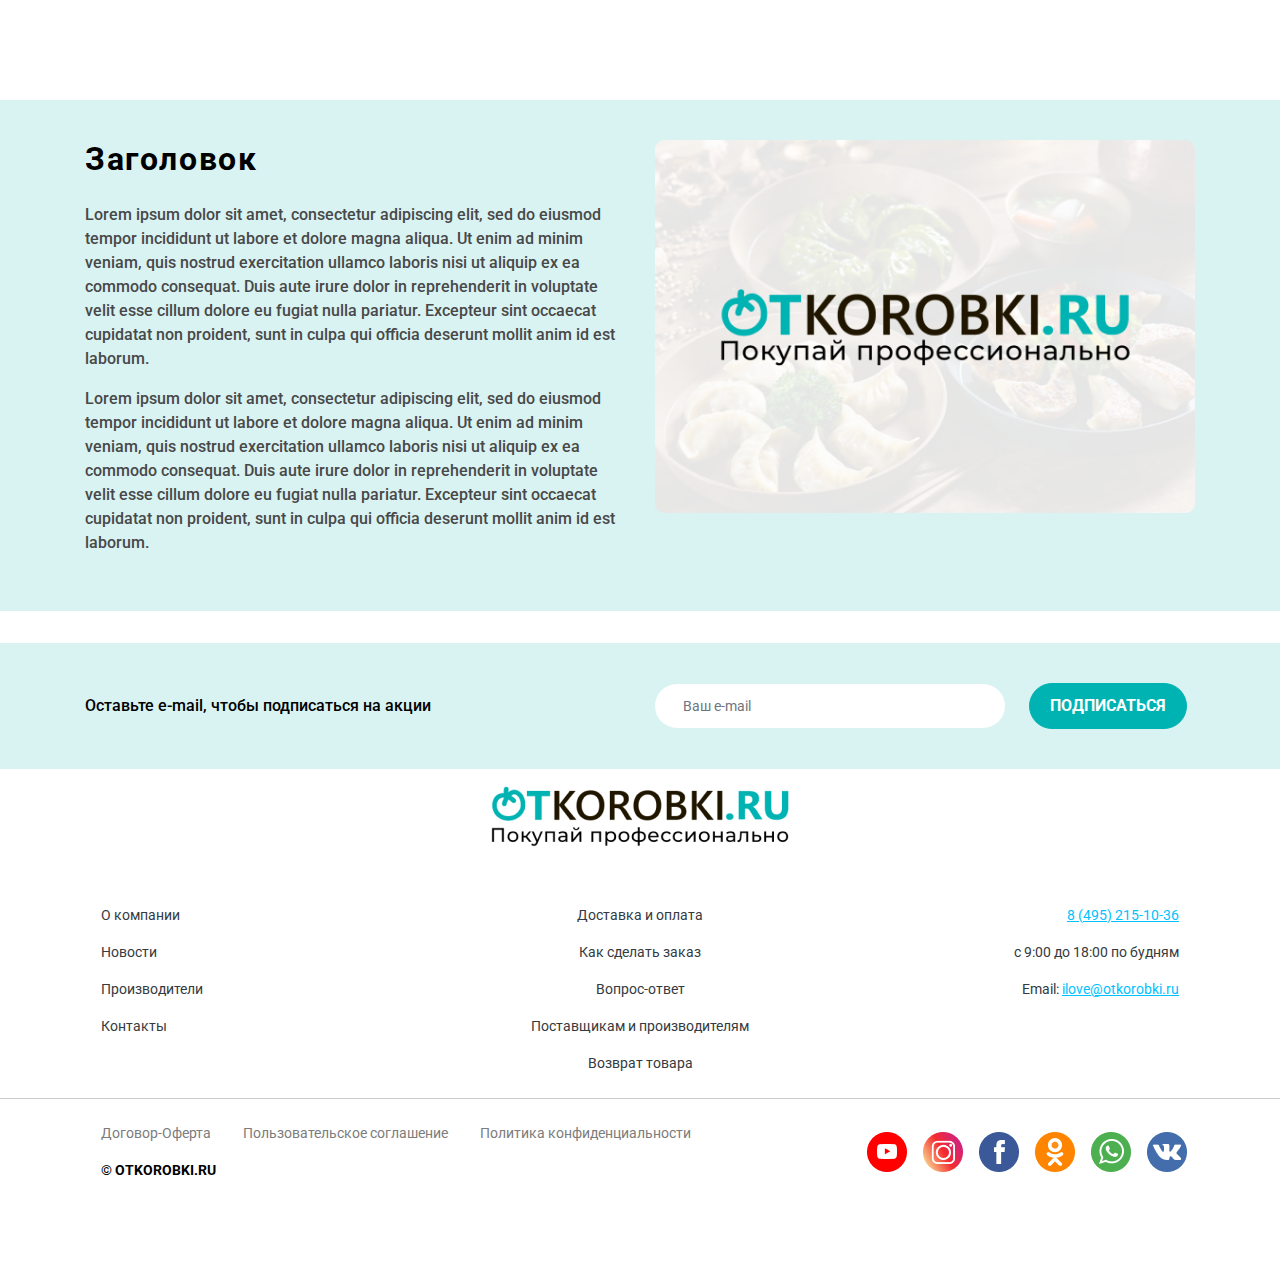
==== commit 9afcfcdc: "main, category" ====
--- a/index.html
+++ b/index.html
@@ -29,8 +29,8 @@
                         <div class="col-12">
                             <div class="mobile-top-menu py-2">
                                 <a href="/"><img src="img/mob_logo.png" alt=""></a>
-                                <a href="#" class="mobile-searsh-toggle"><img src="img/search_ico.png" alt=""></a>
-                                <a href="#"><img src="img/mob_cart.png" alt=""></a>
+                                <a href="javascript:;" class="mobile-searsh-toggle"><img src="img/search_ico.png" alt=""></a>
+                                <a href="javascript:;" class="cart-link"><img src="img/mob_cart.png" alt=""></a>
                                 <a class="toggle-button" href="#"><img src="img/burger.png" alt=""></a>                                
                             </div>
                             <div class="mobile-search py-2">
@@ -157,7 +157,8 @@
                         <div class="main-menu" id="main-menu">
                             <a href="#" class="btn my-3 ml-2">Выбрать поставщика</a>
                             <ul>
-                                <li class="active"><a href="#"><img src="img/menu-ico/voda.png" alt=""><span>Бакалея</span></a>
+                                <li class="active">
+                                    <a href="#"><img src="img/menu-ico/carbon_wheat.svg" alt=""><span>Бакалея</span></a>
                                     <ul>
                                         <li><a href="#"><b>Азиатская кухня</b></a></li> 
                                         <li><a href="#">Кетчуп, майонез, соусы, сиропы</a></li> 
@@ -181,98 +182,98 @@
                                         <img class="img-fluid" src="img/menu_banner.jpg" alt="">
                                     </a>
                                 </li> 
-                                <li><a href="#"><img src="img/menu-ico/voda.png" alt=""><span>Вода, напитки, соки</span></a>
+                                <li><a href="#"><img src="img/menu-ico/ic_sharp-local-drink.svg" alt=""><span>Вода, напитки, соки</span></a>
                                     <ul>
                                         <li><a href="#">Минеральная вода</a></li> 
                                         <li><a href="#">Напитки, лимонады, квас</a></li> 
                                         <li><a href="#">Соки, нектары, морсы, компоты</a></li>
                                     </ul>
                                 </li> 
-                                <li><a href="#"><img src="img/menu-ico/voda.png" alt=""><span>Детское питание и товары для детей</span></a>
+                                <li><a href="#"><img src="img/menu-ico/uil_kid.svg" alt=""><span>Детское питание и товары для детей</span></a>
                                     <ul>
                                         <li><a href="#">Детская косметика и гигиена</a></li> 
                                         <li><a href="#">Детские молочные продукты</a></li> 
                                         <li><a href="#">Детские смеси</a></li>
                                     </ul>
                                 </li> 
-                                <li><a href="#"><img src="img/menu-ico/voda.png" alt=""><span>Замороженные продукты</span></a>
+                                <li><a href="#"><img src="img/menu-ico/uil_kid.svg" alt=""><span>Замороженные продукты</span></a>
                                     <ul>
                                         <li><a href="#">Вареники, блинчики</a></li> 
                                         <li><a href="#">Готовые замороженные блюда</a></li> 
                                         <li><a href="#">Замороженные десерты</a></li>
                                     </ul>
                                 </li> 
-                                <li><a href="#"><img src="img/menu-ico/voda.png" alt=""><span>Кондитерские изделия</span></a>
+                                <li><a href="#"><img src="img/menu-ico/uil_kid.svg" alt=""><span>Кондитерские изделия</span></a>
                                     <ul>
                                         <li><a href="#">Баранки, соломка, сушки, сухари, хлебцы</a></li> 
                                         <li><a href="#">Батончики, снеки</a></li> 
                                         <li><a href="#">Вафли, пряники, печенье, крекер</a></li>
                                     </ul>
                                 </li> 
-                                <li><a href="#"><img src="img/menu-ico/voda.png" alt=""><span>Консервация</span></a>
+                                <li><a href="#"><img src="img/menu-ico/uil_kid.svg" alt=""><span>Консервация</span></a>
                                     <ul>
                                         <li><a href="#">Баранки, соломка, сушки, сухари, хлебцы</a></li> 
                                         <li><a href="#">Батончики, снеки</a></li> 
                                         <li><a href="#">Вафли, пряники, печенье, крекер</a></li>
                                     </ul>
                                 </li> 
-                                <li><a href="#"><img src="img/menu-ico/voda.png" alt=""><span>Молочные продкуты, сыры, яйца</span></a>
+                                <li><a href="#"><img src="img/menu-ico/uil_kid.svg" alt=""><span>Молочные продкуты, сыры, яйца</span></a>
                                     <ul>
                                         <li><a href="#">Баранки, соломка, сушки, сухари, хлебцы</a></li> 
                                         <li><a href="#">Батончики, снеки</a></li> 
                                         <li><a href="#">Вафли, пряники, печенье, крекер</a></li>
                                     </ul>
                                 </li> 
-                                <li><a href="#"><img src="img/menu-ico/voda.png" alt=""><span>Мясо, птица, рыба, гастрономия</span></a>
+                                <li><a href="#"><img src="img/menu-ico/uil_kid.svg" alt=""><span>Мясо, птица, рыба, гастрономия</span></a>
                                     <ul>
                                         <li><a href="#">Баранки, соломка, сушки, сухари, хлебцы</a></li> 
                                         <li><a href="#">Батончики, снеки</a></li> 
                                         <li><a href="#">Вафли, пряники, печенье, крекер</a></li>
                                     </ul>
                                 </li> 
-                                <li><a href="#"><img src="img/menu-ico/voda.png" alt=""><span>Кондитерские изделия</span></a>
+                                <li><a href="#"><img src="img/menu-ico/uil_kid.svg" alt=""><span>Кондитерские изделия</span></a>
                                     <ul>
                                         <li><a href="#">Баранки, соломка, сушки, сухари, хлебцы</a></li> 
                                         <li><a href="#">Батончики, снеки</a></li> 
                                         <li><a href="#">Вафли, пряники, печенье, крекер</a></li>
                                     </ul>
                                 </li> 
-                                <li><a href="#"><img src="img/menu-ico/voda.png" alt=""><span>Овощи, фрукты, зелень</span></a>
+                                <li><a href="#"><img src="img/menu-ico/uil_kid.svg" alt=""><span>Овощи, фрукты, зелень</span></a>
                                     <ul>
                                         <li><a href="#">Баранки, соломка, сушки, сухари, хлебцы</a></li> 
                                         <li><a href="#">Батончики, снеки</a></li> 
                                         <li><a href="#">Вафли, пряники, печенье, крекер</a></li>
                                     </ul>
                                 </li> 
-                                <li><a href="#"><img src="img/menu-ico/voda.png" alt=""><span>Товары для дома</span></a>
+                                <li><a href="#"><img src="img/menu-ico/uil_kid.svg" alt=""><span>Товары для дома</span></a>
                                     <ul>
                                         <li><a href="#">Баранки, соломка, сушки, сухари, хлебцы</a></li> 
                                         <li><a href="#">Батончики, снеки</a></li> 
                                         <li><a href="#">Вафли, пряники, печенье, крекер</a></li>
                                     </ul>
                                 </li> 
-                                <li><a href="#"><img src="img/menu-ico/voda.png" alt=""><span>Чай, кофе, какао</span></a>
+                                <li><a href="#"><img src="img/menu-ico/uil_kid.svg" alt=""><span>Чай, кофе, какао</span></a>
                                     <ul>
                                         <li><a href="#">Баранки, соломка, сушки, сухари, хлебцы</a></li> 
                                         <li><a href="#">Батончики, снеки</a></li> 
                                         <li><a href="#">Вафли, пряники, печенье, крекер</a></li>
                                     </ul>
                                 </li> 
-                                <li><a href="#"><img src="img/menu-ico/voda.png" alt=""><span>Для офисов</span></a>
+                                <li><a href="#"><img src="img/menu-ico/uil_kid.svg" alt=""><span>Для офисов</span></a>
                                     <ul>
                                         <li><a href="#">Баранки, соломка, сушки, сухари, хлебцы</a></li> 
                                         <li><a href="#">Батончики, снеки</a></li> 
                                         <li><a href="#">Вафли, пряники, печенье, крекер</a></li>
                                     </ul>
                                 </li> 
-                                <li><a href="#"><img src="img/menu-ico/voda.png" alt=""><span>Для HoReCa</span></a>
+                                <li><a href="#"><img src="img/menu-ico/uil_kid.svg" alt=""><span>Для HoReCa</span></a>
                                     <ul>
                                         <li><a href="#">Баранки, соломка, сушки, сухари, хлебцы</a></li> 
                                         <li><a href="#">Батончики, снеки</a></li> 
                                         <li><a href="#">Вафли, пряники, печенье, крекер</a></li>
                                     </ul>
                                 </li> 
-                                <li><a href="#"><img src="img/menu-ico/voda.png" alt=""><span>Для магазинов</span></a>
+                                <li><a href="#"><img src="img/menu-ico/uil_kid.svg" alt=""><span>Для магазинов</span></a>
                                     <ul>
                                         <li><a href="#">Баранки, соломка, сушки, сухари, хлебцы</a></li> 
                                         <li><a href="#">Батончики, снеки</a></li> 
@@ -1365,8 +1366,8 @@
     <nav class="nav flex-column">
         <a class="nav-link" href="#"><img src="img/home_menu_icon.png" alt=""> Главная</a>
         <a class="nav-link" href="#"><img src="img/catalog_menu_icon.png" alt=""> Каталог товаров</a>
+        <a class="nav-link" href="#"><img src="img/favorite_menu_icon.png" alt=""> Акции и лучшие цены</a>        
         <a class="nav-link" href="#"><img src="img/basket_menu_icon.png" alt=""> Корзина</a>
-        <!-- <a class="nav-link" href="#"><img src="img/favorite_menu_icon.png" alt=""> Избранное</a> -->
     </nav>
     <hr>
     <nav class="nav flex-column">
@@ -1387,7 +1388,7 @@
 <nav id="mob-catalog-menu" class="d-sm-none">
     <ul>
         <li><a class="btn btn-menu" href="#">Выбрать поставщика</a></li>
-        <li><span>Бакалея</span>
+        <li><span><img src="img/menu-ico/carbon_wheat.svg" alt=""> Бакалея</span>
             <ul>
                 <li><a href="#">Азиатская кухня</a></li>
                 <li><a href="#">Кетчуп, майонез, соусы, сиропы</a></li>
@@ -1402,18 +1403,18 @@
                 <li><a href="#">Чипсы, сухарики, попкорн</a></li>
             </ul>
         </li>
-        <li><span>Вода. напитки, соки</span>
+        <li><span><img src="img/menu-ico/ic_sharp-local-drink.svg" alt=""> Вода. напитки, соки</span>
             <ul>
                 <li><a href="#">Минеральная вода</a></li>
                 <li><a href="#">Напитки, лимонады, квас</a></li>
                 <li><a href="#">Соки, нектары, морсы, компоты</a></li>
             </ul>
         </li>
-        <li><a href="#">Детское питание</a></li>
-        <li><a href="#">Замороженные продукты</a></li>
-        <li><a href="#">Кондитерские изделия</a></li>
-        <li><a href="#">Консервация</a></li>
-        <li><span>Молочные продукты, сыры, яйца</span>
+        <li><a href="#"><img src="img/menu-ico/uil_kid.svg" alt=""> Детское питание</a></li>
+        <li><a href="#"><img src="img/menu-ico/uil_kid.svg" alt=""> Замороженные продукты</a></li>
+        <li><a href="#"><img src="img/menu-ico/uil_kid.svg" alt=""> Кондитерские изделия</a></li>
+        <li><a href="#"><img src="img/menu-ico/uil_kid.svg" alt=""> Консервация</a></li>
+        <li><span><img src="img/menu-ico/uil_kid.svg" alt=""> Молочные продукты, сыры, яйца</span>
             <ul>
                 <li><a href="#">Азиатская кухня</a></li>
                 <li><a href="#">Кетчуп, майонез, соусы, сиропы</a></li>
@@ -1428,13 +1429,13 @@
                 <li><a href="#">Чипсы, сухарики, попкорн</a></li>
             </ul>
         </li>
-        <li><a href="#">Мясо, птица, рыба, гастрономия</a></li>
-        <li><a href="#">Овощи, фрукты, зелень</a></li>
-        <li><a href="#">Товары для дома</a></li>
-        <li><a href="#">Чай, кофе, какао</a></li>
-        <li><a href="#">Для офисов</a></li>
-        <li><a href="#">Для HoReCa</a></li>
-        <li><a href="#">Для магазинов</a></li>
+        <li><a href="#"><img src="img/menu-ico/uil_kid.svg" alt=""> Мясо, птица, рыба, гастрономия</a></li>
+        <li><a href="#"><img src="img/menu-ico/uil_kid.svg" alt=""> Овощи, фрукты, зелень</a></li>
+        <li><a href="#"><img src="img/menu-ico/uil_kid.svg" alt=""> Товары для дома</a></li>
+        <li><a href="#"><img src="img/menu-ico/uil_kid.svg" alt=""> Чай, кофе, какао</a></li>
+        <li><a href="#"><img src="img/menu-ico/uil_kid.svg" alt=""> Для офисов</a></li>
+        <li><a href="#"><img src="img/menu-ico/uil_kid.svg" alt=""> Для HoReCa</a></li>
+        <li><a href="#"><img src="img/menu-ico/uil_kid.svg" alt=""> Для магазинов</a></li>
     </ul>
 </nav>
 
@@ -1512,9 +1513,6 @@
 
             <div class="provider-total">Итого 10 товаров у поставщика 1 на сумму: 581.10 руб</div>            
         </div>
-
-
-
     </div>
     <div class="offcanvas-cart-footer">
         <a href="#" class="footer-total">Оформить заказ на 1581.10 руб</a>
@@ -1610,8 +1608,30 @@
                 </ul>
 
                 <div class="text-right">
-                    <a href="#" class="more">Показать еще</a>                    
-                </div>
+                    <a class="more" data-toggle="collapse" href="#collapseCity">Показать еще</a>                    
+                </div>
+
+                <div class="collapse" id="collapseCity">
+                    <ul class="city-list">
+                        <li><a href="#">Москва и МО</a></li>
+                        <li><a href="#">Санкт-Петербург</a></li>
+                        <li><a href="#">Воронеж</a></li>
+                        <li><a href="#">Екатеринбург</a></li>
+                        <li><a href="#">Казань</a></li>
+                        <li><a href="#">Краснодар</a></li>
+                        <li><a href="#">Красноярск</a></li>
+                        <li><a href="#">Нижний Новгород</a></li>
+                        <li><a href="#">Новосибирск</a></li>
+                        <li><a href="#">Омск</a></li>
+                        <li><a href="#">Пермь</a></li>
+                        <li><a href="#">Ростов-на-Дону</a></li>
+                        <li><a href="#">Самара</a></li>
+                        <li><a href="#">Саратов</a></li>
+                        <li><a href="#">Уфа</a></li>
+                        <li><a href="#">Челябинск</a></li>
+                    </ul>                    
+                </div>
+
 
             </div>
         </div>
--- a/css/style.css
+++ b/css/style.css
@@ -252,10 +252,26 @@
 
 .mm-spn a,
 .mm-spn span {
+    display: flex;
+    align-items: flex-start;
     color: var(--black-gray);
     font-size: 1rem;
     font-weight: 500;
     padding-right: 40px!important;
+    padding-left: 10px;
+}
+.mm-spn span>img,
+.mm-spn a>img {
+    padding-right: 5px;
+}
+
+#mob-catalog-menu ul li:before {
+    z-index: 1;
+    display: none;
+}
+#mob-catalog-menu ul li ul li:before {
+    z-index: 2;
+    display: block;
 }
 
 
@@ -386,6 +402,80 @@
     border-bottom: 15px solid var(--main);
 }
 
+.add-cart-message .add-cart-message-header {
+    background-color: var(--main);
+    color: #fff;
+    font-size: 0.875rem;
+    font-weight: bold;
+    padding: 10px;
+    text-align: left;
+    position: relative;
+    border-top-left-radius: 10px;
+    border-top-right-radius: 10px;
+}
+.add-cart-message .add-cart-message-header .close {
+    position: absolute;
+    right: 10px;
+    top: 10px;
+    background: url(../img/close_white.png);
+    width: 16px;
+    height: 16px;
+    cursor: pointer;
+}
+
+.add-cart-message .add-cart-message-body {
+    background-color: #fff;
+    color: #000;
+    font-size: 0.875rem;
+    padding: 10px;
+    border: 1px solid var(--border);
+    border-bottom-left-radius: 10px;
+    border-bottom-right-radius: 10px;
+}
+.add-cart-message .add-cart-message-body .product-add-item {
+    text-align: left;
+    border-bottom: 1px solid var(--border);
+    padding: 10px 0;
+}
+.add-cart-message .add-cart-message-body .product-add-item .name {
+    color: #000;
+    font-size: 0.875rem;
+    font-weight: bold;
+    margin-bottom: 10px;
+}
+.add-cart-message .add-cart-message-body .product-add-item .price {
+    color: var(--main);
+    font-size: 1.25rem;
+    font-weight: bold;
+}
+.add-cart-message .add-cart-message-body .seller-progress-block {
+    text-align: left;
+    padding: 10px 0;
+}
+.add-cart-message .add-cart-message-body .seller-progress-block .progress-block  {
+    display: flex;
+    align-items: center;
+    padding: 5px 0;
+}
+.add-cart-message .add-cart-message-body .seller-progress-block .progress {
+    width: 100%;
+    height: 5px;
+}
+.add-cart-message .add-cart-message-body .seller-progress-block .progress .progress-bar {
+    background-color: var(--red);
+}
+.add-cart-message .add-cart-message-body .seller-progress-block .progress-price  {
+    width: 80px;
+    text-align: right;
+    color: var(--gray);
+    font-size: 0.6875rem;
+}
+.add-cart-message .add-cart-message-body .seller-progress-block .seller-link {
+    font-size: 0.875rem;
+}
+.add-cart-message .add-cart-message-body .seller-progress-block .min-order-message {
+    font-size: 0.6875rem;
+}
 @media (max-width: 575px) {
     .add-cart-message {
         position: fixed;
@@ -398,83 +488,16 @@
         border-radius: 0;
         z-index: 1;
     }    
-}
-
-.add-cart-message .add-cart-message-header {
-    background-color: var(--main);
-    color: #fff;
-    font-size: 0.875rem;
-    font-weight: bold;
-    padding: 10px;
-    text-align: left;
-    position: relative;
-    border-top-left-radius: 10px;
-    border-top-right-radius: 10px;
-}
-.add-cart-message .add-cart-message-header .close {
-    position: absolute;
-    right: 10px;
-    top: 10px;
-    background: url(../img/close_white.png);
-    width: 16px;
-    height: 16px;
-    cursor: pointer;
-}
-
-.add-cart-message .add-cart-message-body {
-    background-color: #fff;
-    color: #000;
-    font-size: 0.875rem;
-    padding: 10px;
-    border: 1px solid var(--border);
-    border-bottom-left-radius: 10px;
-    border-bottom-right-radius: 10px;
-}
-.add-cart-message .add-cart-message-body .product-add-item {
-    text-align: left;
-    border-bottom: 1px solid var(--border);
-    padding: 10px 0;
-}
-.add-cart-message .add-cart-message-body .product-add-item .name {
-    color: #000;
-    font-size: 0.875rem;
-    font-weight: bold;
-    margin-bottom: 10px;
-}
-.add-cart-message .add-cart-message-body .product-add-item .price {
-    color: var(--main);
-    font-size: 1.25rem;
-    font-weight: bold;
-}
-.add-cart-message .add-cart-message-body .seller-progress-block {
-    text-align: left;
-    padding: 10px 0;
-}
-.add-cart-message .add-cart-message-body .seller-progress-block .progress-block  {
-    display: flex;
-    align-items: center;
-    padding: 5px 0;
-}
-.add-cart-message .add-cart-message-body .seller-progress-block .progress {
-    width: 100%;
-    height: 5px;
-}
-.add-cart-message .add-cart-message-body .seller-progress-block .progress .progress-bar {
-    background-color: var(--red);
-}
-.add-cart-message .add-cart-message-body .seller-progress-block .progress-price  {
-    width: 80px;
-    text-align: right;
-    color: var(--gray);
-    font-size: 0.6875rem;
-}
-.add-cart-message .add-cart-message-body .seller-progress-block .seller-link {
-    font-size: 0.875rem;
-}
-.add-cart-message .add-cart-message-body .seller-progress-block .min-order-message {
-    font-size: 0.6875rem;
-}
-
+    .add-cart-message.arrow-top:after {
+        display: none;
+    }
+    .add-cart-message .add-cart-message-header {
+        border-radius: 0;
+    }
+    .add-cart-message .add-cart-message-body {
+        border-radius: 0;
+    }
+}
 
 
 .cart-block .more-cart {
@@ -513,6 +536,11 @@
     font-size: 0.875rem;
     font-weight: bold;
     line-height: 135%;
+    margin-bottom: 20px;
+}
+#collapseCity {
+    border-top: 1px solid var(--border);
+    padding-top: 20px;
 }
 
 /* header navigation */
@@ -532,7 +560,7 @@
 
 .header-nav>.btn-group>.btn-group>.btn {
     color: var(--black-gray);
-    font-size: 1rem;
+    font-size: 0.875rem;
     text-decoration: none;
     background-color: transparent;
     border-color: var(--border);
@@ -555,6 +583,18 @@
     color: var(--main);
     background-color: transparent;
 }
+
+.dropdown-toggle::after {
+    display: inline-block;
+    margin-left: 0.255em;
+    vertical-align: 0.255em;
+    content: "";
+    border: none;
+    background: url(../img/select_ico_down.svg);
+    width: 10px;
+    height: 6px;
+}
+
 
 .header-nav>.nav .nav-link {
     color: var(--black-gray);
@@ -639,7 +679,6 @@
 #main-menu>ul>li>ul {
     position: absolute;
     left: 299px;
-    /*Set 1px less than menu width */
     top: -60px;
     width: calc(1110px - 300px);
     height: calc(100% + 68px);
@@ -652,14 +691,16 @@
 #main-menu>ul>li>.menu-banner {
     position: absolute;
     left: 299px;
-    /*Set 1px less than menu width */
-    bottom: 0;
+    bottom: -5px;
     width: calc(1110px - 300px);
     height: 80px;
-    display: block;
-    background-color: var(--second);
-}
-
+    padding: 0;
+    margin: 0;
+}
+#main-menu>ul>li>.menu-banner img {
+    padding: 0;
+    margin: 0;
+}
 #main-menu>ul>li>ul>li {
     display: inline-block;
 }
@@ -683,7 +724,7 @@
     font-weight: 500;
     color: var(--black-gray);
     text-decoration: none;
-    padding: 5px 10px;
+    padding: 7px 10px;
     /* margin-bottom: 10px; */
     align-items: flex-start;
 }
@@ -701,6 +742,9 @@
     background: var(--second);
 }
 
+#main-menu>ul>li>a:hover img {
+    filter: grayscale();
+}
 
 /* Sub Menu Styles */
 
@@ -1314,7 +1358,11 @@
     flex-direction: column;
     justify-content: space-between;
 }
-
+@media (max-width: 575px) {
+    .offcanvas-cart {
+        width: 100%;
+    }
+}
 .offcanvas-cart .offcanvas-cart-header {
     position: relative;
     background-color: var(--main);
@@ -1551,11 +1599,18 @@
 
 
 /* form styles elements */
-
-.custom-checkbox {
-    margin-bottom: 10px;
-}
-
+.form-control:focus {
+    border-color: var(--border);
+    box-shadow: none;
+}
+.custom-select:focus {
+    border-color: var(--border);
+    box-shadow: none;
+}
+.custom-control-input:focus~.custom-control-label::before {
+    border-color: var(--border)!important;
+    box-shadow: none;
+}
 .custom-checkbox .custom-control-label {
     color: var(--black-gray);
     font-size: 0.875rem;
@@ -1586,6 +1641,7 @@
     color: #fff;
     border-color: var(--border);
     background-color: transparent;
+    box-shadow: none;
 }
 
 .custom-checkbox .custom-control-input:checked~.custom-control-label::after {
@@ -2147,10 +2203,12 @@
 }
 
 .sidebar-filters-block .filter-block .form-control {
-    margin-bottom: 10px;
+    margin-bottom: 15px;
     border-radius: 10px;
 }
-
+.sidebar-filters-block .filter-block .custom-control.custom-checkbox {
+    margin-bottom: 15px;
+}
 .sidebar-filters-block .filter-block .form-control.fill {
     border-color: transparent;
     background-color: var(--second);
@@ -2217,16 +2275,54 @@
     border-radius: 10px;
     margin-right: 10px;
 }
-
 .tags-block .tag-item:hover,
 .tags-block .tag-item.active {
     color: #fff;
     background-color: var(--main);
 }
+.control-block .filters-link {
+    color: #fff;
+    background-color: var(--main);
+    border: 1px solid var(--main);
+    font-size: 0.875rem;
+    font-weight: bold;
+    padding: 8px 16px;
+    border-radius: 10px;
+    margin-right: 25px;
+}
+.control-block .view-link {
+    color: #000;
+    border: 1px solid var(--border);
+    font-size: 0.875rem;
+    padding: 8px 16px;
+    border-radius: 10px;
+}
+
 
 .card-filters-block .custom-select {
     border-radius: 10px;
     background: #fff url(../img/select_ico.png) no-repeat right 0.75rem center/10px 7px;
+    color: #000;
+    font-size: 0.875rem;
+    padding: 8px;
+    height: auto;    
+}
+.card-filters-block .card-filters-label {
+    color: #000;
+    font-size: 0.875rem;
+    line-height: 135%;
+    white-space: nowrap;
+    padding-right: 5px;
+    line-height: 24px;
+}
+.card-filters-block .quantity-goods-block .quantity {
+    color: #000;
+    border: 1px solid var(--main);
+    border-radius: 10px;
+    font-size: 0.875rem;
+    padding: 10px 8px;
+    margin-right: 5px;
+    text-decoration: none;
 }
 
 .product-grid>div {
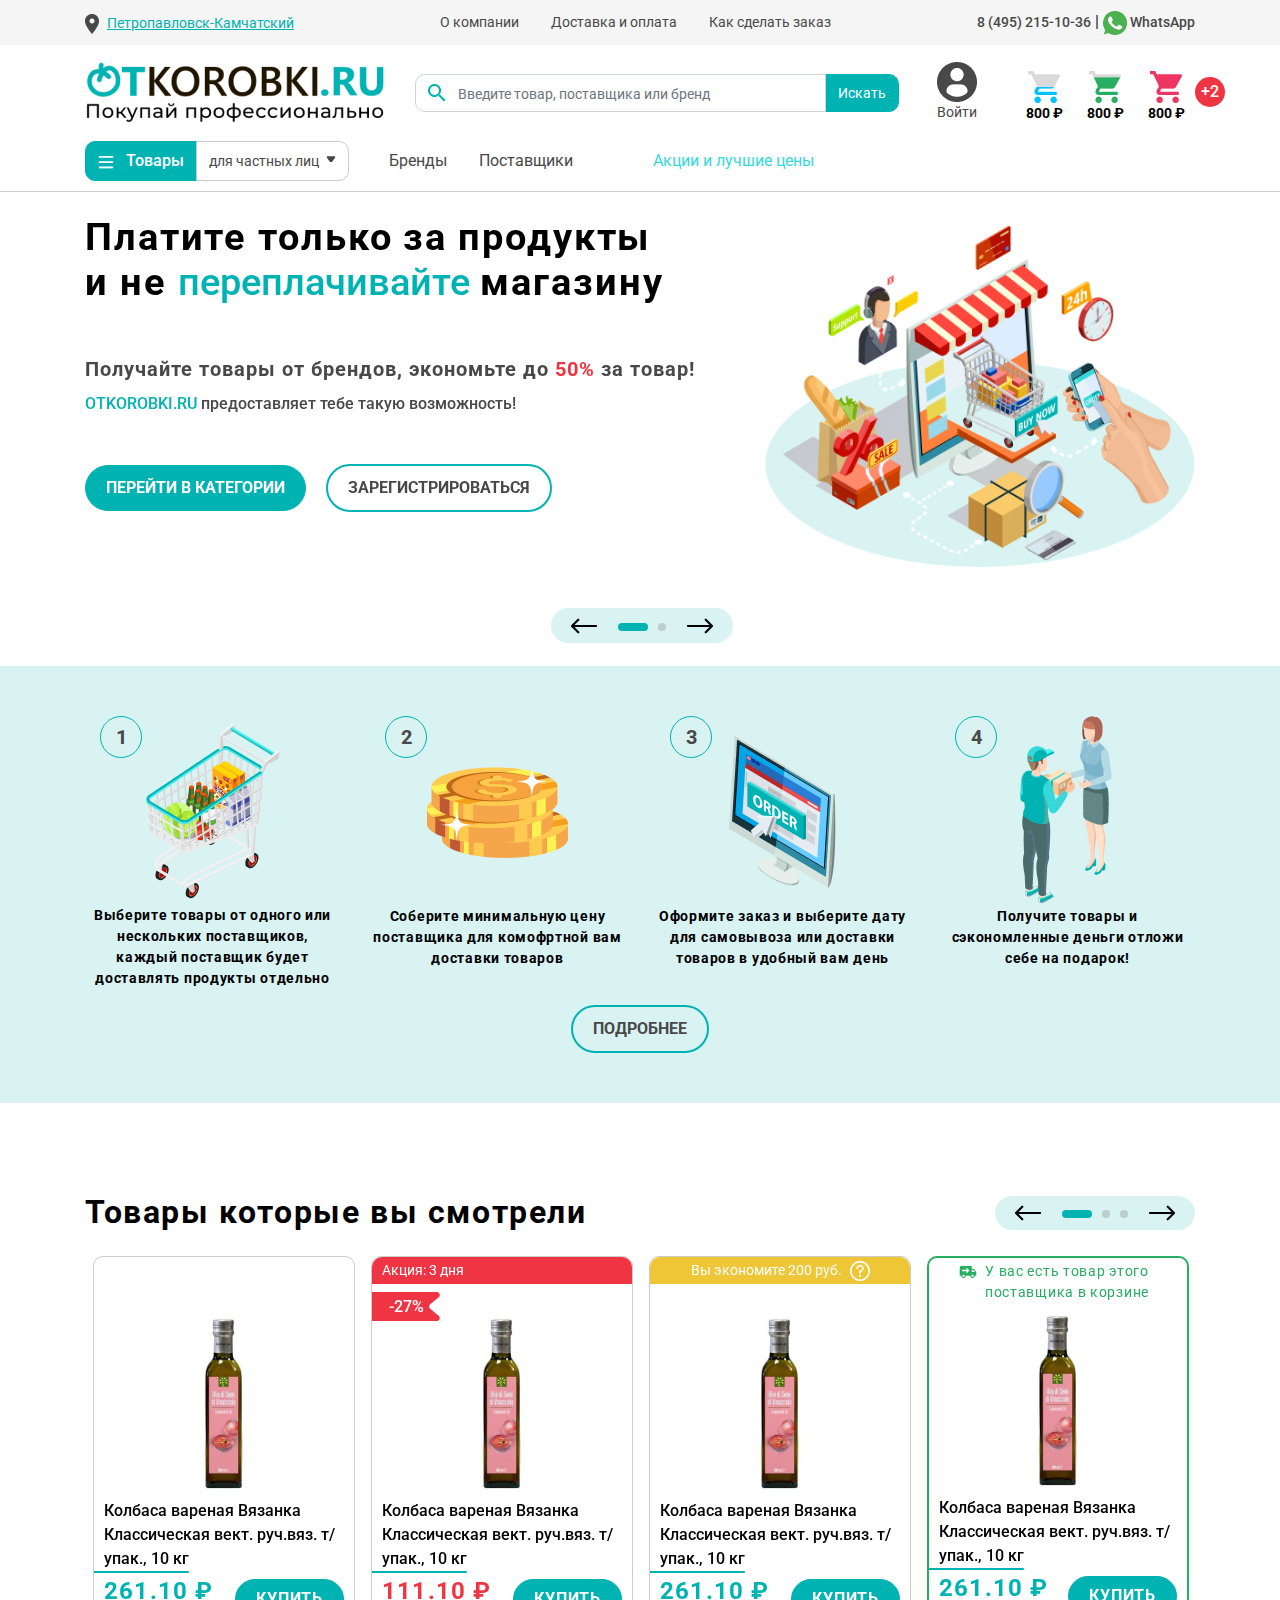
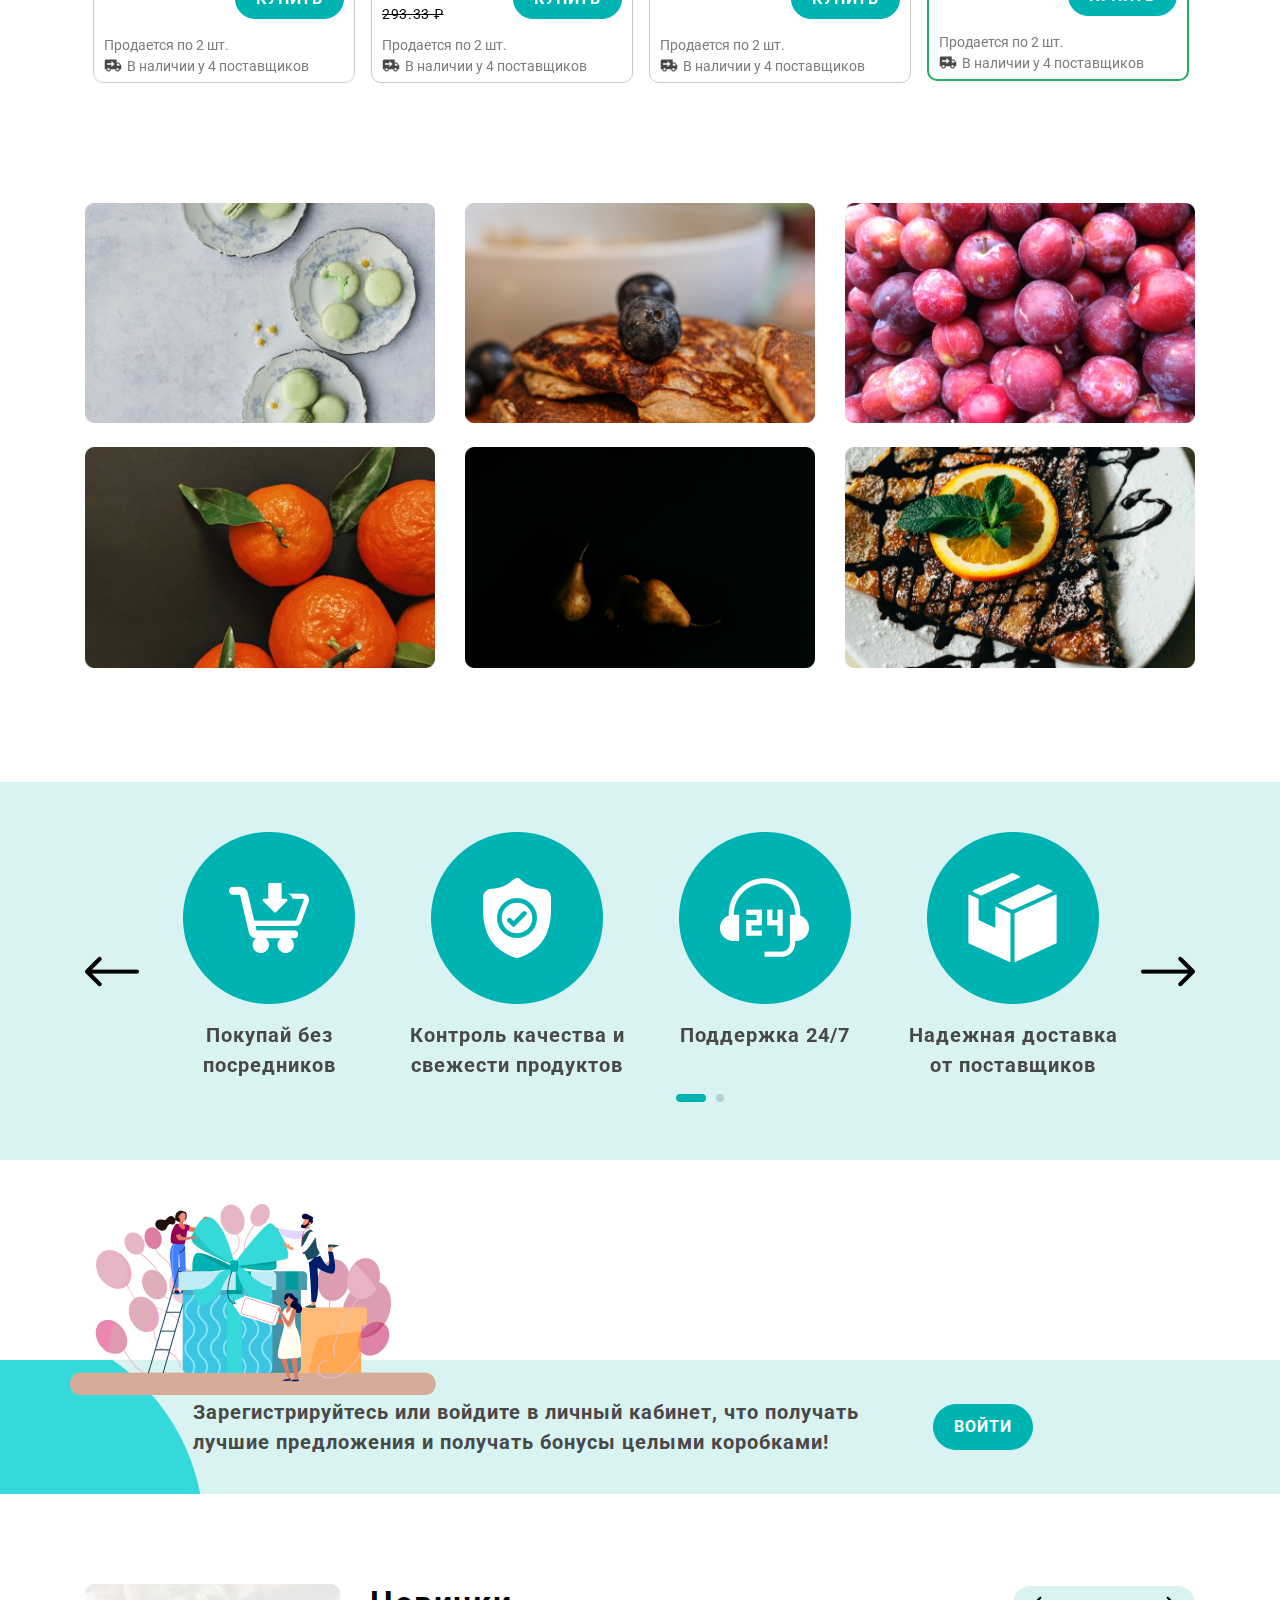
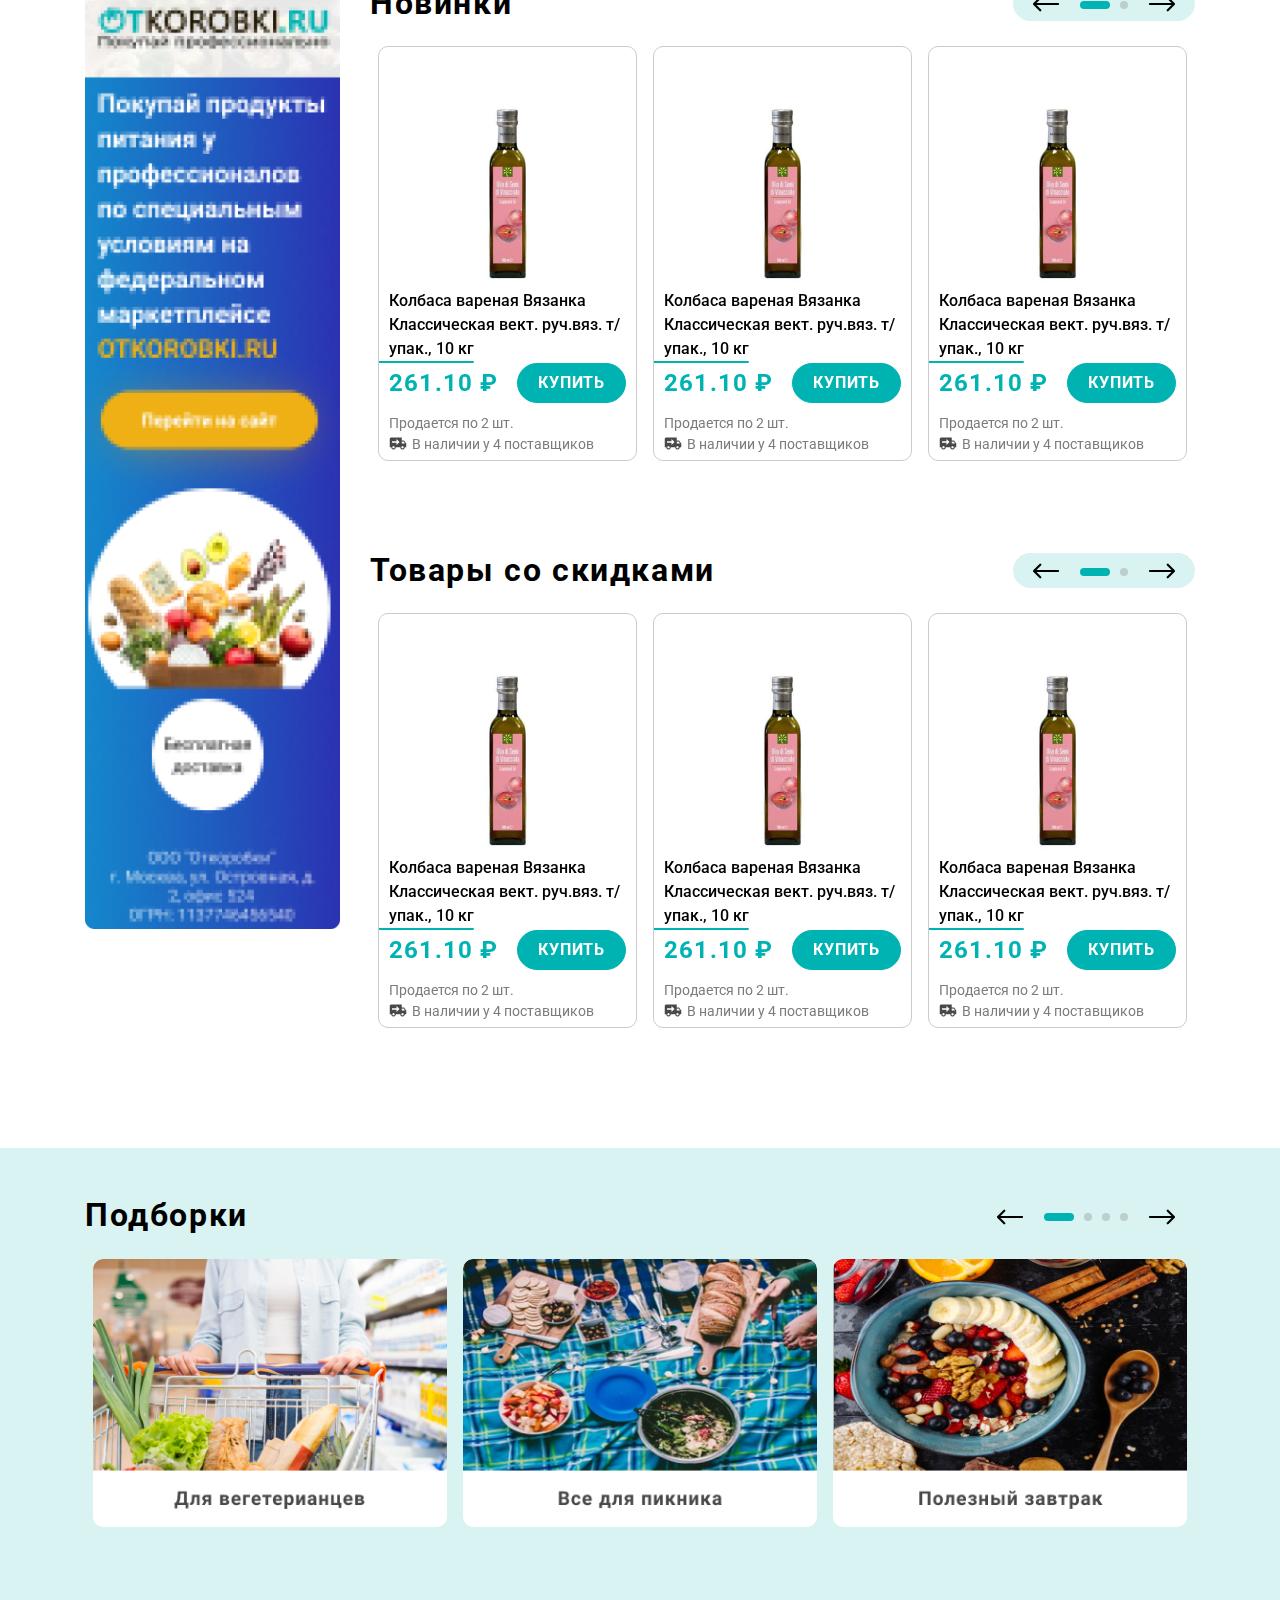
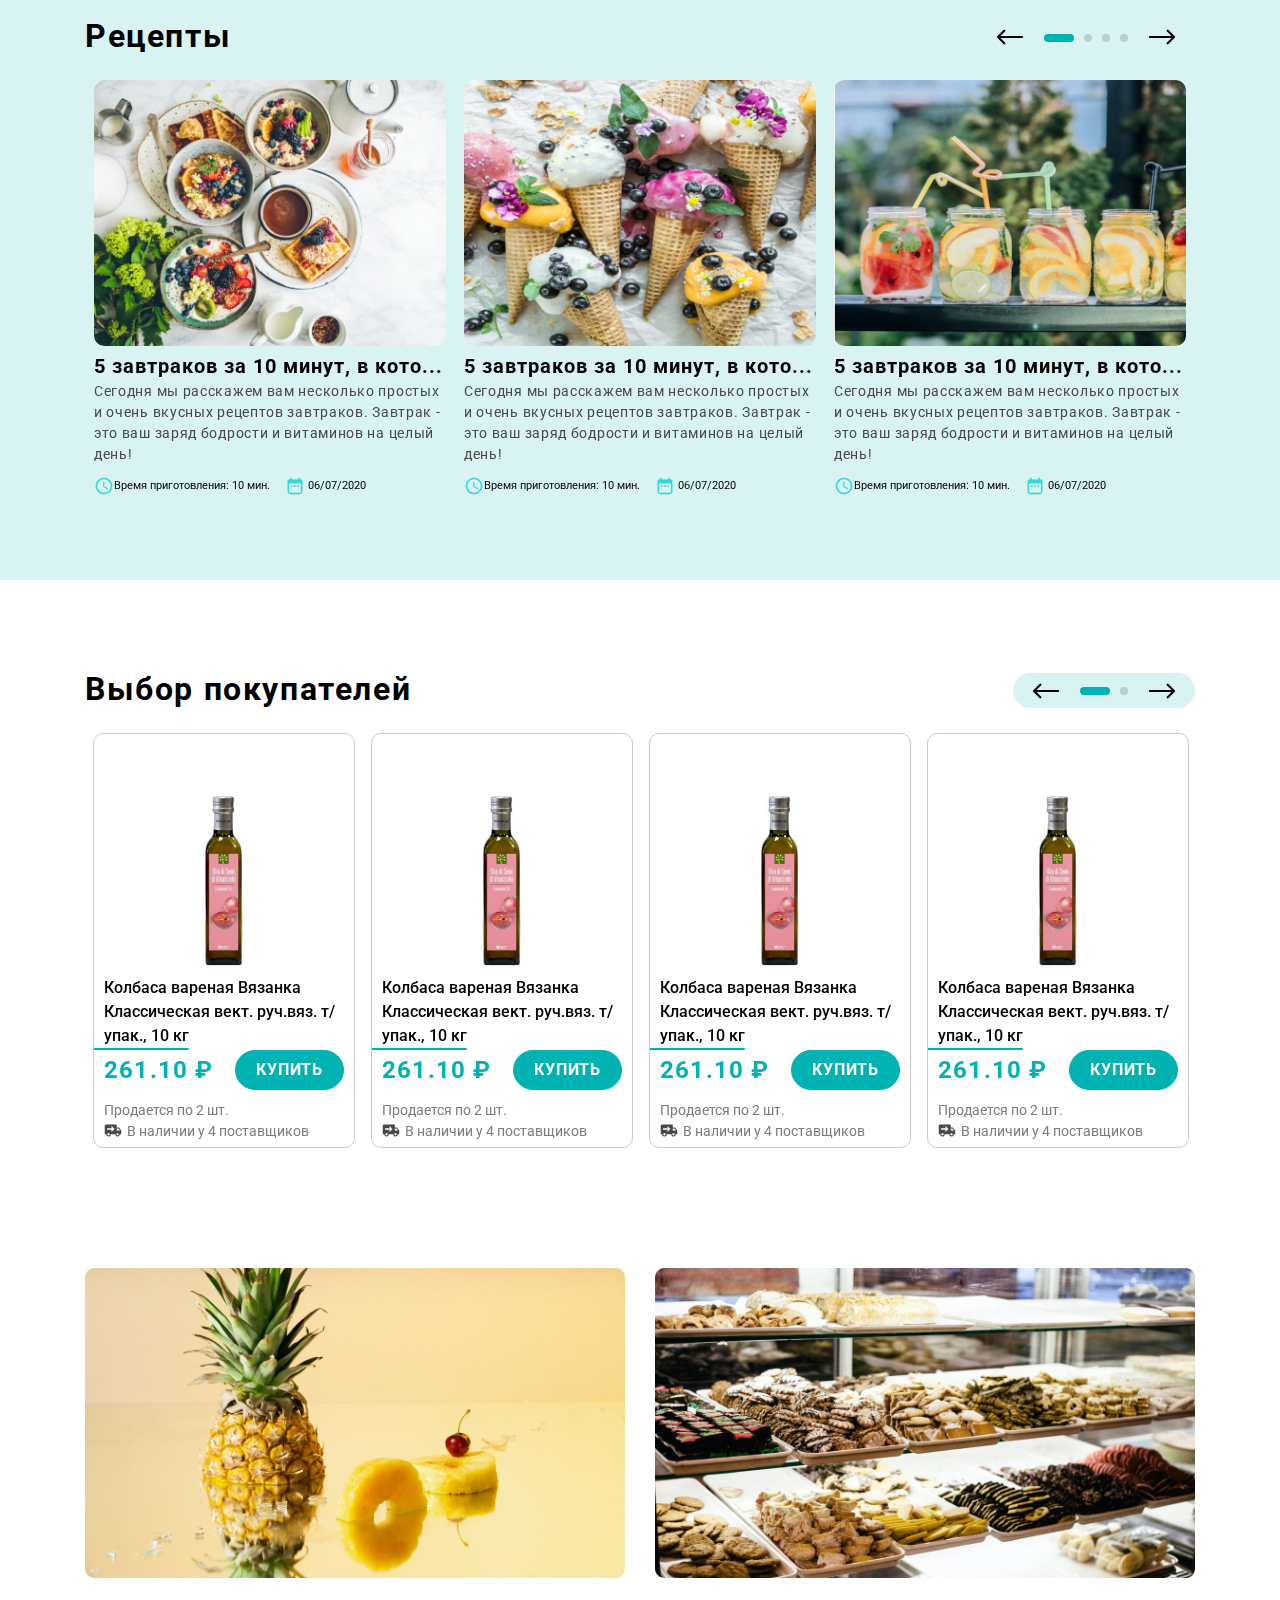
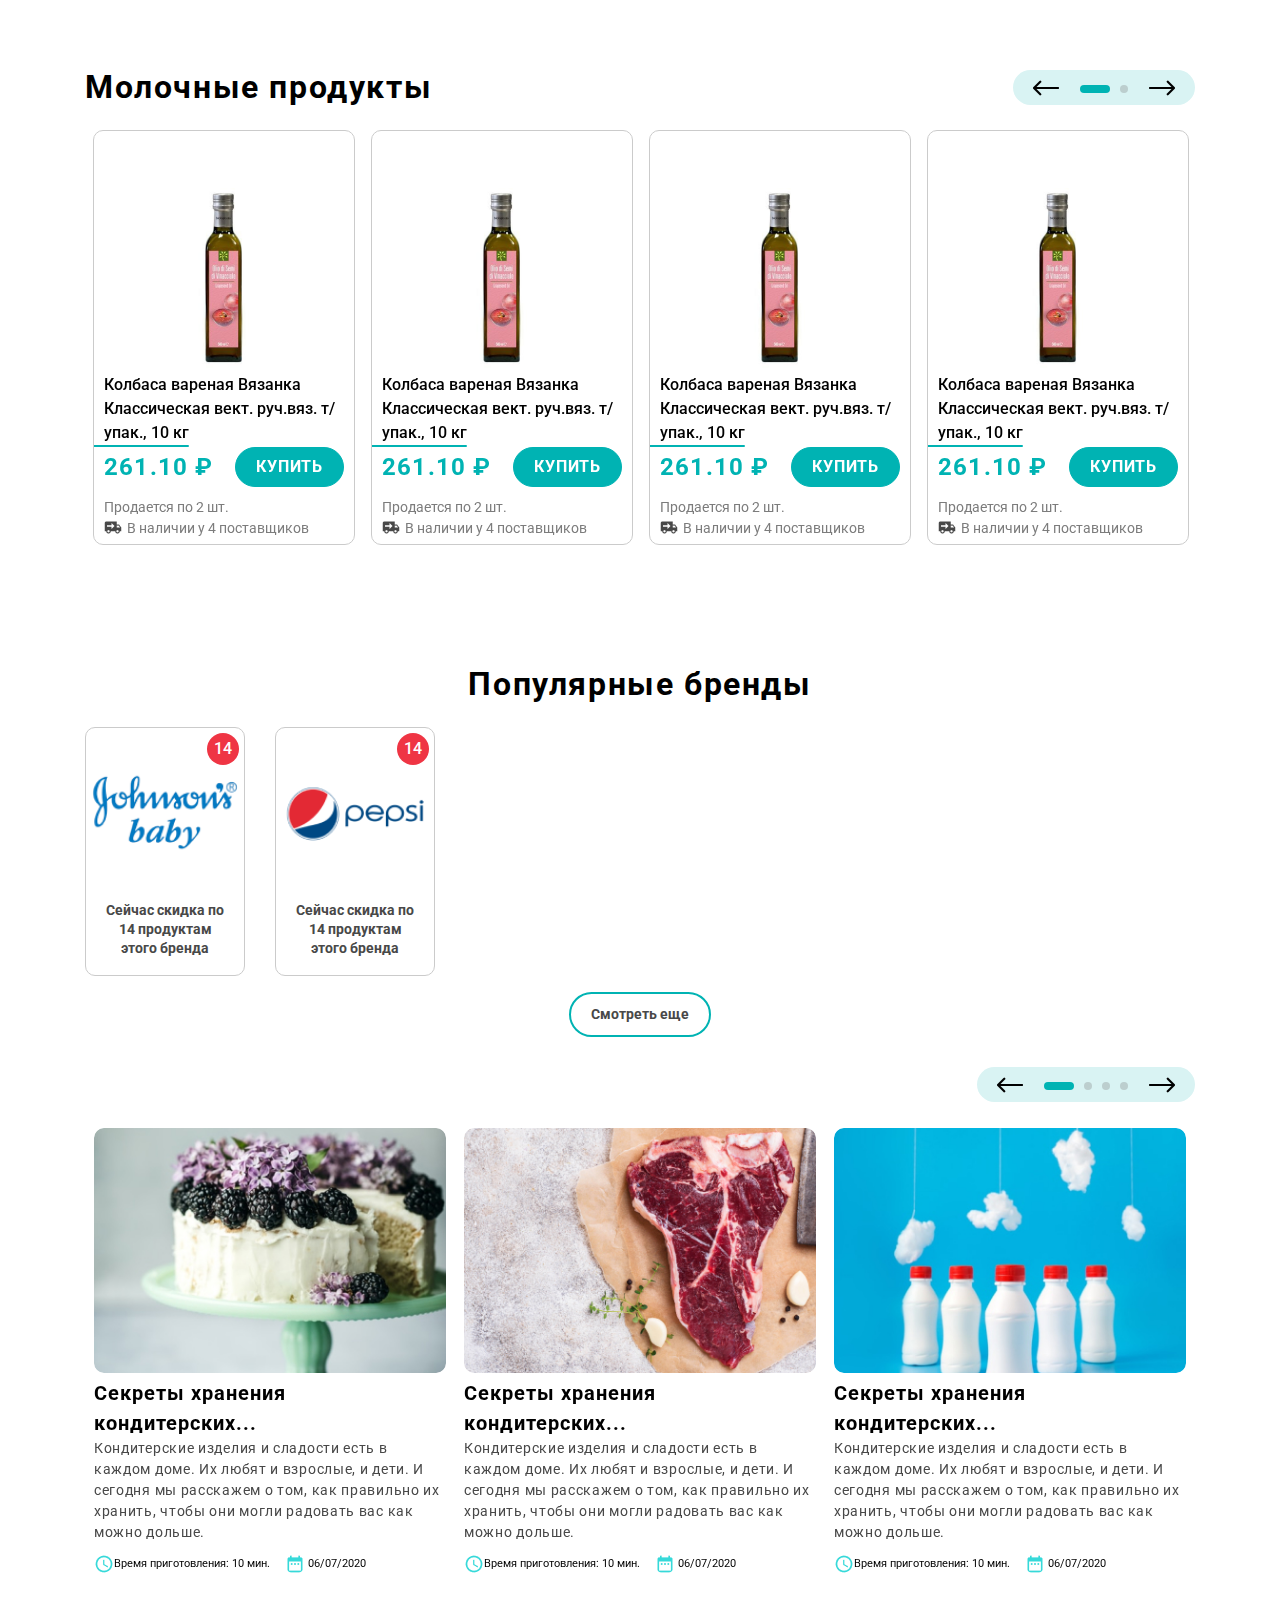
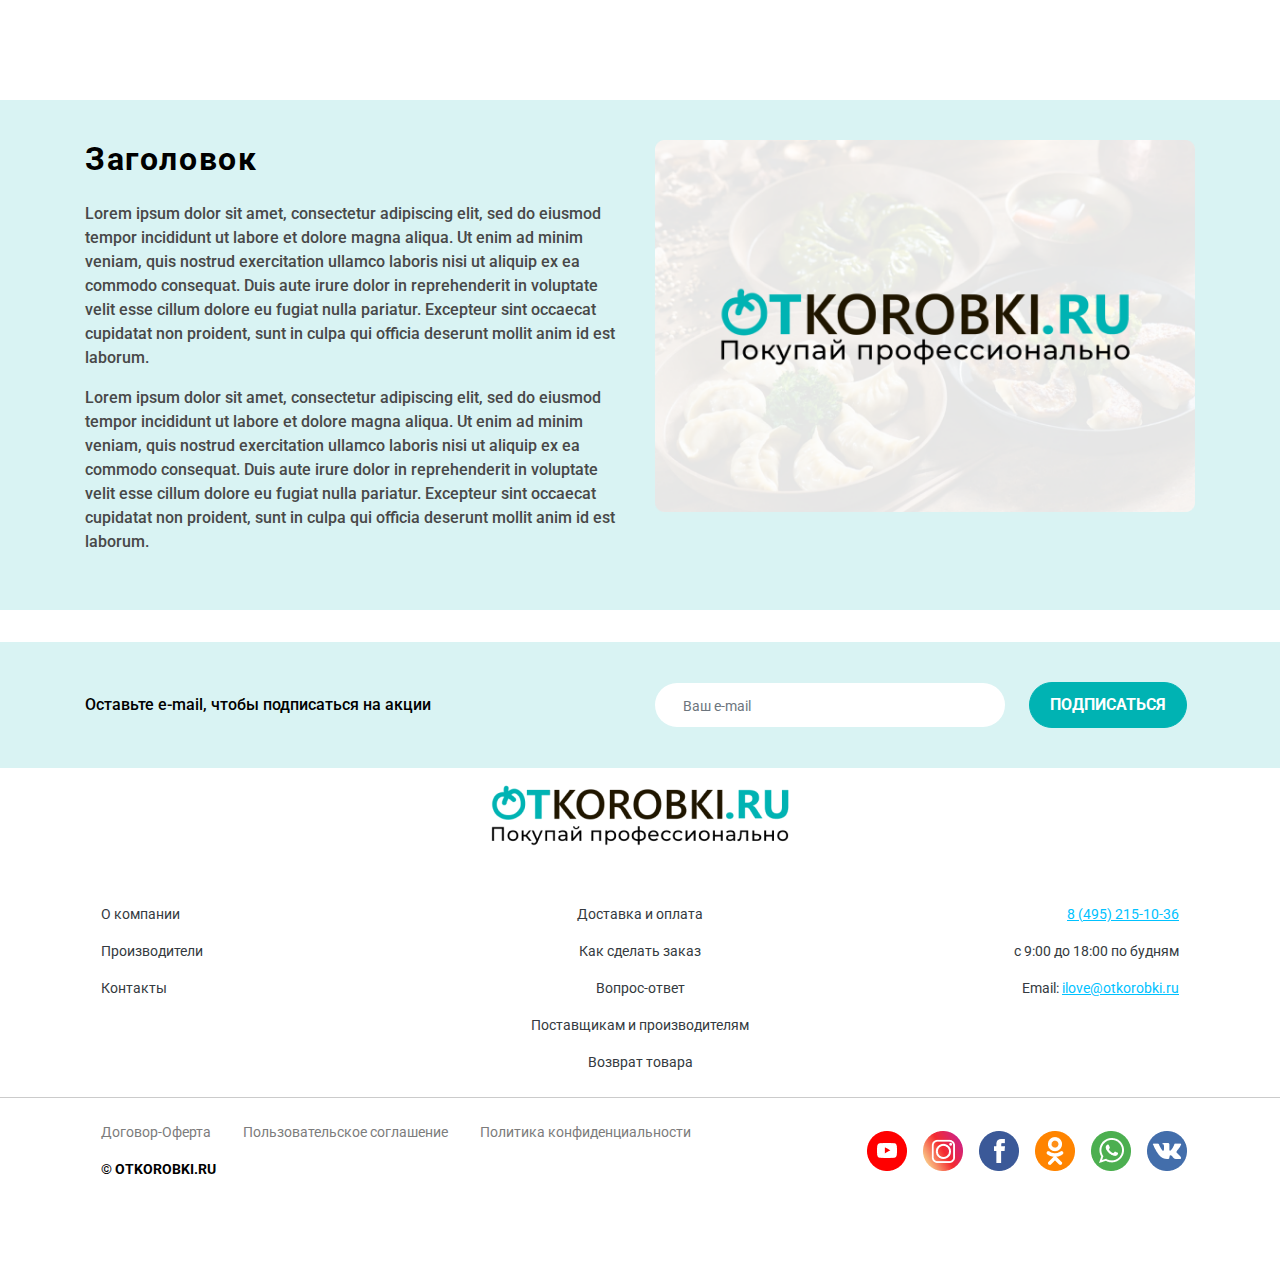
==== commit 0ffa0309: "minicard" ====
--- a/index.html
+++ b/index.html
@@ -395,33 +395,7 @@
                         <div id="slider-product-1" class="card-slider">
                             <div>
                                 <div class="card card-product">
-                                    <div class="card-header">
-                                        Вы экономите 200 руб.
-                                    </div>
-                                    <a class="img-link" href="#"><img src="img/image4.png" class="card-img-top" alt=""></a>
-                                    <div class="card-body">
-                                        <a href="#" class="card-title">Колбаса вареная Вязанка Классическая вект. руч.вяз. т/упак., 10 кг</a>
-                                        <div class="separator"></div>
-                                        <div class="buy-block">
-                                            <div class="price-block">
-                                                <div class="price">261.10 &#8381;</div>  
-                                                <div class="old-price">&nbsp;</div>                                              
-                                            </div>
-                                            <button class="btn btn-buy">Купить</button>
-                                        </div>
-                                    </div>
-                                    <div class="card-footer">
-                                        <div class="text-sold-by">Продается по 2 шт.</div>
-                                        <div class="text-availability"><img src="img/mdi_truck-delivery.png" alt=""> В наличии у 4 поставщиков</div>                                    
-                                    </div>
-                                </div>                                
-                            </div>
-                            <div>
-                                <div class="card card-product action">
-                                    <div class="percent-badge">-27%</div>
-                                    <div class="card-header">
-                                        Акция: 3 дня
-                                    </div>
+                                    <div class="card-header">&nbsp;</div>
                                     <a class="img-link" href="#"><img src="img/image4.png" class="card-img-top" alt=""></a>
                                     <div class="card-body">
                                         <a href="#" class="card-title">Колбаса вареная Вязанка Классическая вект. руч.вяз. т/упак., 10 кг</a>
@@ -436,9 +410,33 @@
                                     </div>
                                     <div class="card-footer">
                                         <div class="text-sold-by">Продается по 2 шт.</div>
-                                        <div class="text-availability"><img src="img/mdi_truck-delivery.png" alt=""> В наличии у 4 поставщиков</div>                                    
-                                    </div>
-                                </div>                                
+                                        <div class="text-availability"><img src="img/mdi_truck-delivery.png" alt=""><span>В наличии у 4 поставщиков</div></span>                                    
+                                    </div>
+                                </div>                                
+                            </div>
+                            <div>
+                                <div class="card card-product action">
+                                    <div class="percent-badge">-27%</div>
+                                    <div class="card-header">
+                                        Акция: 3 дня
+                                    </div>
+                                    <a class="img-link" href="#"><img src="img/image4.png" class="card-img-top" alt=""></a>
+                                    <div class="card-body">
+                                        <a href="#" class="card-title">Колбаса вареная Вязанка Классическая вект. руч.вяз. т/упак., 10 кг</a>
+                                        <div class="separator"></div>
+                                        <div class="buy-block">
+                                            <div class="price-block">
+                                                <div class="price">111.10 &#8381;</div>                                                
+                                                <div class="old-price">293.33 &#8381;</div>
+                                            </div>
+                                            <button class="btn btn-buy">Купить</button>
+                                        </div>
+                                    </div>
+                                    <div class="card-footer">
+                                        <div class="text-sold-by">Продается по 2 шт.</div>
+                                        <div class="text-availability"><img src="img/mdi_truck-delivery.png" alt="">В наличии у 4 поставщиков</div>                                    
+                                    </div>
+                                </div>                              
                             </div>
                             <div>
                                 <div class="card card-product info">
@@ -452,16 +450,16 @@
                                         <div class="buy-block">
                                             <div class="price-block">
                                                 <div class="price">261.10 &#8381;</div>                                                
-                                                <div class="old-price">&nbsp;</div>
+                                                <div class="old-price">293.33 &#8381;</div>
                                             </div>
                                             <button class="btn btn-buy">Купить</button>
                                         </div>
                                     </div>
                                     <div class="card-footer">
                                         <div class="text-sold-by">Продается по 2 шт.</div>
-                                        <div class="text-availability"><img src="img/mdi_truck-delivery.png" alt=""> В наличии у 4 поставщиков</div>                                    
-                                    </div>
-                                </div>                                
+                                        <div class="text-availability"><img src="img/mdi_truck-delivery.png" alt="">В наличии у 4 поставщиков</div>                                    
+                                    </div>
+                                </div>                            
                             </div>
                             <div>
                                 <div class="card card-product in-card">
@@ -475,16 +473,16 @@
                                         <div class="buy-block">
                                             <div class="price-block">
                                                 <div class="price">261.10 &#8381;</div>                                                
-                                                <div class="old-price">&nbsp;</div>
+                                                <div class="old-price">293.33 &#8381;</div>
                                             </div>
                                             <button class="btn btn-buy">Купить</button>
                                         </div>
                                     </div>
                                     <div class="card-footer">
                                         <div class="text-sold-by">Продается по 2 шт.</div>
-                                        <div class="text-availability"><img src="img/mdi_truck-delivery.png" alt=""> В наличии у 4 поставщиков</div>                                    
-                                    </div>
-                                </div>                                
+                                        <div class="text-availability"><img src="img/mdi_truck-delivery.png" alt="">В наличии у 4 поставщиков</div>                                    
+                                    </div>
+                                </div>                               
                             </div>
                             <div>
                                 <div class="card card-product add-card">
@@ -498,7 +496,7 @@
                                         <div class="buy-block">
                                             <div class="price-block">
                                                 <div class="price">261.10 &#8381;</div>                                                
-                                                <div class="old-price">&nbsp;</div>
+                                                <div class="old-price">293.33 &#8381;</div>
                                             </div>
                                             <button class="btn btn-buy">Купить</button>
                                         </div>
@@ -512,9 +510,30 @@
                                     </div>
                                     <div class="card-footer">
                                         <div class="text-sold-by">Продается по 2 шт.</div>
-                                        <div class="text-availability"><img src="img/mdi_truck-delivery.png" alt=""> В наличии у 4 поставщиков</div>                                    
-                                    </div>
-                                </div>                                
+                                        <div class="text-availability"><img src="img/mdi_truck-delivery.png" alt="">В наличии у 4 поставщиков</div>                                    
+                                    </div>
+                                </div>                               
+                            </div>
+                            <div>
+                                <div class="card card-product not-available">
+                                    <div class="card-header">&nbsp;</div>
+                                    <a class="img-link" href="#"><img src="img/image4.png" class="card-img-top" alt=""></a>
+                                    <div class="card-body">
+                                        <a href="#" class="card-title">Колбаса вареная Вязанка Классическая вект. руч.вяз. т/упак., 10 кг</a>
+                                        <div class="separator"></div>
+                                        <div class="buy-block">
+                                            <div class="price-block">
+                                                <div class="price">261.10 &#8381;</div>                                                
+                                                <div class="old-price">293.33 &#8381;</div>
+                                            </div>
+                                            <button class="btn btn-buy" disabled>Купить</button>
+                                        </div>
+                                    </div>
+                                    <div class="card-footer">
+                                        <div class="text-sold-by">Продается по 2 шт.</div>
+                                        <div class="text-availability"><img src="img/mdi_truck-delivery.png" alt="">В наличии у 4 поставщиков</div>                                    
+                                    </div>
+                                </div>                              
                             </div>
                         </div>
                     </div>
@@ -1270,7 +1289,6 @@
                 <div class="col-12 col-lg-4 text-left">
                     <nav class="nav flex-column">
                         <a class="nav-link" href="#">О компании</a>
-                        <a class="nav-link" href="#">Новости</a>
                         <a class="nav-link" href="#">Производители</a>
                         <a class="nav-link" href="#">Контакты</a>
                     </nav>
--- a/css/style.css
+++ b/css/style.css
@@ -1131,7 +1131,7 @@
 .card-product .percent-badge {
     position: absolute;
     top: 35px;
-    right: 0;
+    left: 0;
     width: 68px;
     height: 29px;
     background: url(../img/card_badge.png);
@@ -1174,6 +1174,7 @@
     color: #000;
     font-size: 1rem;
     font-weight: 500;
+    line-height: 135%;
     text-decoration: none;
 }
 
@@ -1220,14 +1221,15 @@
     padding: 7px 20px;
     letter-spacing: 0.05em;
 }
-
-
-/* .card-product .buy-block .btn-buy:hover {
-    color: #fff;
-    background-color: var(--light);
-    border-color: var(--light);
-    box-shadow: 0px 3px 0px var(--main);
-}  */
+.card-product .buy-block .btn-buy:disabled {
+    opacity: .4;
+    color: var(--black-gray);
+    background-color: var(--gray);
+    border-color: var(--gray);
+}
+.card-product:hover .buy-block .btn-buy:disabled {
+    box-shadow: none;
+}
 
 .card-product .card-footer {
     padding: 5px 10px;
@@ -1241,14 +1243,17 @@
 }
 
 .card-product .text-availability {
+    display: flex;
+    align-items: flex-start;
+    justify-content: flex-start;
     color: var(--gray);
     font-size: 0.875rem;
-}
-
+  
+}
 .card-product .text-availability img {
-    display: inline;
-}
-
+    margin-right: 5px;
+    margin-top: 0!important;
+}
 
 /* Action state */
 
@@ -1329,6 +1334,7 @@
 
 .card-product.add-card .card-title {
     display: none;
+    /* opacity: 0; */
 }
 
 .card-product.add-card .btn-buy {
@@ -1337,8 +1343,162 @@
 
 .card-product.add-card .counter-block {
     text-align: center;
-}
-
+    margin-top: 25px;
+}
+
+/* Not available state */
+.card-product.not-available .text-availability {
+    opacity: 0;
+}
+
+@media (max-width: 575px) {
+    .card-product {
+        height: 100%!important;
+    }
+    .card-product .card-header {
+        border-radius: 0;
+        padding: 3px 8px;
+        font-size: 0.6875rem;
+        margin-bottom: 30px;
+    }
+    .card-product .card-title {
+        font-size: 0.75rem;
+    }
+    .card-product .separator {
+        margin-left: -8px;
+    }
+    .card-product .card-body {
+        padding: 5px 8px;
+    }
+    .card-product .buy-block {
+        display: flex;
+        justify-content: start;
+        flex-wrap: wrap;
+        align-items: center;
+    }
+    .slick-slide .card-product .buy-block {
+        justify-content: space-between;
+    }
+    .card-product .buy-block .price-block {
+        display: flex;
+        align-items: flex-end;
+        justify-content: space-between;
+        width: 100%;
+    }
+    .card-product .buy-block .price {
+        font-size: 1.25rem;
+    }
+    .card-product .buy-block .old-price {
+        color: var(--gray);
+        font-size: 0.875rem;
+        font-weight: bold;
+        text-decoration: line-through;
+        letter-spacing: 0;
+        opacity: 0;
+        margin-top: -5px;
+    }
+    .card-product .buy-block .btn-buy {
+        color: #fff;
+        font-size: 0.875rem;
+        padding: 6px 12px;
+    }
+    .card-product:hover .buy-block .btn-buy {
+        color: #fff;
+        background-color: var(--main);
+        border-color: var(--main);
+        box-shadow: none;
+    }
+
+    .card-product .card-footer {
+        padding: 5px 8px;
+    }
+   
+    .card-product .text-sold-by {
+        font-size: 0.75rem;
+    }
+    
+    .card-product .text-availability {
+        color: var(--gray);
+        font-size: 0.75rem;
+    }
+    
+    .card-product .text-availability img {
+        display: inline;
+    }
+
+    /* state */    
+
+    .card-product.in-card .card-header {
+        padding-left: 8px;
+        padding-right: 8px;
+    }
+    .card-product.add-card .card-header {
+        opacity: 0;
+        height: 40px;
+    }
+    .card-product.add-card .card-title {
+        display: inline;
+    }
+    .card-product.add-card .buy-block {
+        display: none;
+    }
+    .card-product.add-card .counter-block {
+        margin-top: 15px;
+    }
+    .card-product.action .card-header {
+        opacity: 0;
+    }
+   
+    .card-product.action .buy-block .old-price {
+        opacity: 1;
+    }
+    .card-product.action .percent-badge {
+        top: 0;
+        left: 0;
+        width: 58px;
+        height: 25px;
+        background: url(../img/card_badge_mob.png);
+        font-size: 0.875rem;
+        font-weight: bold;
+        line-height: 25px;
+    } 
+    .card-product.in-card {
+        border-width: 1px;
+    }
+    .card-product.in-card .card-header {
+        border-top: 1px solid var(--green);
+    }
+
+    /* in slider */
+    .card-product {
+        border-radius: 0;
+    }
+    .card-slider .slick-slide {
+        padding: 0!important;
+        height: 437px;
+    }
+
+    .product-grid {
+        border-top: 1px solid var(--border);
+    }
+    .product-grid>div {
+        padding: 0;
+        margin-bottom: 0;
+    }
+    .product-grid .card-product {
+        min-width: 128px;
+        border-radius: 0;
+        border-top-color: transparent;
+    }
+    .product-grid>div:nth-child(even) .card-product {
+        border-right-color: transparent;
+    }
+    .product-grid>div:nth-child(odd) .card-product {
+        border-right-color: transparent;
+        border-left-color: transparent;
+    }
+
+}
 
 /* ********************* */
 /* offcanvas-cart styles */
@@ -1680,10 +1840,6 @@
 .modal-content {
     border-radius: 10px;
 }
-
-
-
-
 
 /* counters */
 .counter {
@@ -1980,41 +2136,12 @@
         margin-left: 0;
         margin-right: 0;
     }
-    .card-product .card-title {
-        font-size: 0.875rem;
-    }
-    .card-product .buy-block {
-        display: flex;
-        justify-content: start;
-        flex-wrap: wrap;
-        align-items: center;
-    }
-    .slick-slide .card-product .buy-block {
-        justify-content: space-between;
-    }
-    .card-product .buy-block .price {
-        font-size: 1.25rem;
-    }
-    .card-product .buy-block .btn-buy {
-        color: #fff;
-        font-size: 0.875rem;
-        padding: 6px 12px;
-    }
-    .card-product:hover .buy-block .btn-buy {
-        color: #fff;
-        background-color: var(--main);
-        border-color: var(--main);
-        box-shadow: none;
-    }
-    .card-product.in-card .card-header {
-        padding-left: 10px;
-        padding-right: 10px;
-    }
+
     .card-recipes .card-title {
         font-size: 1rem;
     }
     .card-slider .card {
-        width: 230px;
+        /* width: 230px; */
     }
     .collection-slider .collection-item {
         width: 230px;
@@ -2191,30 +2318,30 @@
 
 /* sidebar filters */
 
-.sidebar-filters-block .title {
+.filters-block .title {
     color: #000;
     font-size: 1.25rem;
     font-weight: bold;
 }
 
-.sidebar-filters-block .filter-block {
+.filters-block .filter-block {
     padding: 15px 0;
     border-bottom: 1px solid var(--border);
 }
 
-.sidebar-filters-block .filter-block .form-control {
+.filters-block .filter-block .form-control {
     margin-bottom: 15px;
     border-radius: 10px;
 }
-.sidebar-filters-block .filter-block .custom-control.custom-checkbox {
+.filters-block .filter-block .custom-control.custom-checkbox {
     margin-bottom: 15px;
 }
-.sidebar-filters-block .filter-block .form-control.fill {
+.filters-block .filter-block .form-control.fill {
     border-color: transparent;
     background-color: var(--second);
 }
 
-.sidebar-filters-block .filter-name[data-toggle='collapse'] {
+.filters-block .filter-name[data-toggle='collapse'] {
     display: block;
     color: var(--gray);
     font-size: 1rem;
@@ -2222,7 +2349,7 @@
     padding-bottom: 5px;
 }
 
-.sidebar-filters-block .filter-name[data-toggle='collapse']:after {
+.filters-block .filter-name[data-toggle='collapse']:after {
     display: inline-block;
     content: '';
     width: 9px;
@@ -2231,24 +2358,78 @@
     background: url(../img/collapse_up.png);
 }
 
-.sidebar-filters-block .filter-name[data-toggle='collapse'].collapsed:after {
+.filters-block .filter-name[data-toggle='collapse'].collapsed:after {
     background: url(../img/collapse_down.png);
 }
 
-.sidebar-filters-block .warning-text {
+.filters-block .warning-text {
     color: var(--red);
     font-size: 0.6875rem;
     margin-bottom: 0;
 }
 
-.sidebar-filters-block .filter-reset {
+.filters-block .filter-reset {
     display: block;
     color: var(--link);
     font-size: 0.875rem;
     font-weight: bold;
 }
 
-
+/* mobile filters */
+.mob-filters {
+    display: none;
+    position: fixed;
+    top: 0;
+    left: 0;
+    right: 0;
+    bottom: 0;
+    background-color: #fff;
+    z-index: 1;
+    overflow-y: scroll;
+    padding: 10px;
+}
+@media (max-width: 575px) {
+    .filters-block .filter-block {
+        padding: 15px 0;
+        border-bottom: 1px solid transparent;
+    }
+    .filters-block .filter-name[data-toggle='collapse'] {
+        color: #000;
+        font-size: 0.875rem;
+        font-weight: bold;
+        padding-bottom: 5px;
+    }
+    .filters-block .filter-name[data-toggle='collapse']:after {
+        float: right;
+        margin-top: 7px;
+    }
+}
+
+/* mobile view */
+.mob-view {
+    display: none;
+    position: fixed;
+    top: 0;
+    left: 0;
+    right: 0;
+    bottom: 0;
+    background-color: #fff;
+    z-index: 1;
+    overflow-y: scroll;
+    padding: 10px;
+}
+
+.mob-header {
+    background-color: var(--second);
+    margin: -10px;
+    height: 30px;
+}
+.mob-header h3 {
+    background-color: var(--second);
+    font-size: 1rem;
+    font-weight: 500;
+    color: var(--black-gray);    
+}
 /* main block */
 
 .title {
@@ -2266,6 +2447,7 @@
 }
 
 .tags-block .tag-item {
+    display: inline-block;
     color: var(--black-gray);
     border: 1px solid var(--main);
     font-size: 1rem;
@@ -2274,6 +2456,7 @@
     text-decoration: none;
     border-radius: 10px;
     margin-right: 10px;
+    margin-bottom: 15px;
 }
 .tags-block .tag-item:hover,
 .tags-block .tag-item.active {
@@ -2352,9 +2535,6 @@
     .title>span {
         font-size: 0.875rem;
     }
-    /* #category-sidebar {
-        display: none;
-    } */
     .product-grid {
         border-top: 1px solid var(--border);
     }
@@ -2379,6 +2559,9 @@
         margin-bottom: 10px;
     }
 }
+
+
+
 
 
 /* ****************** */
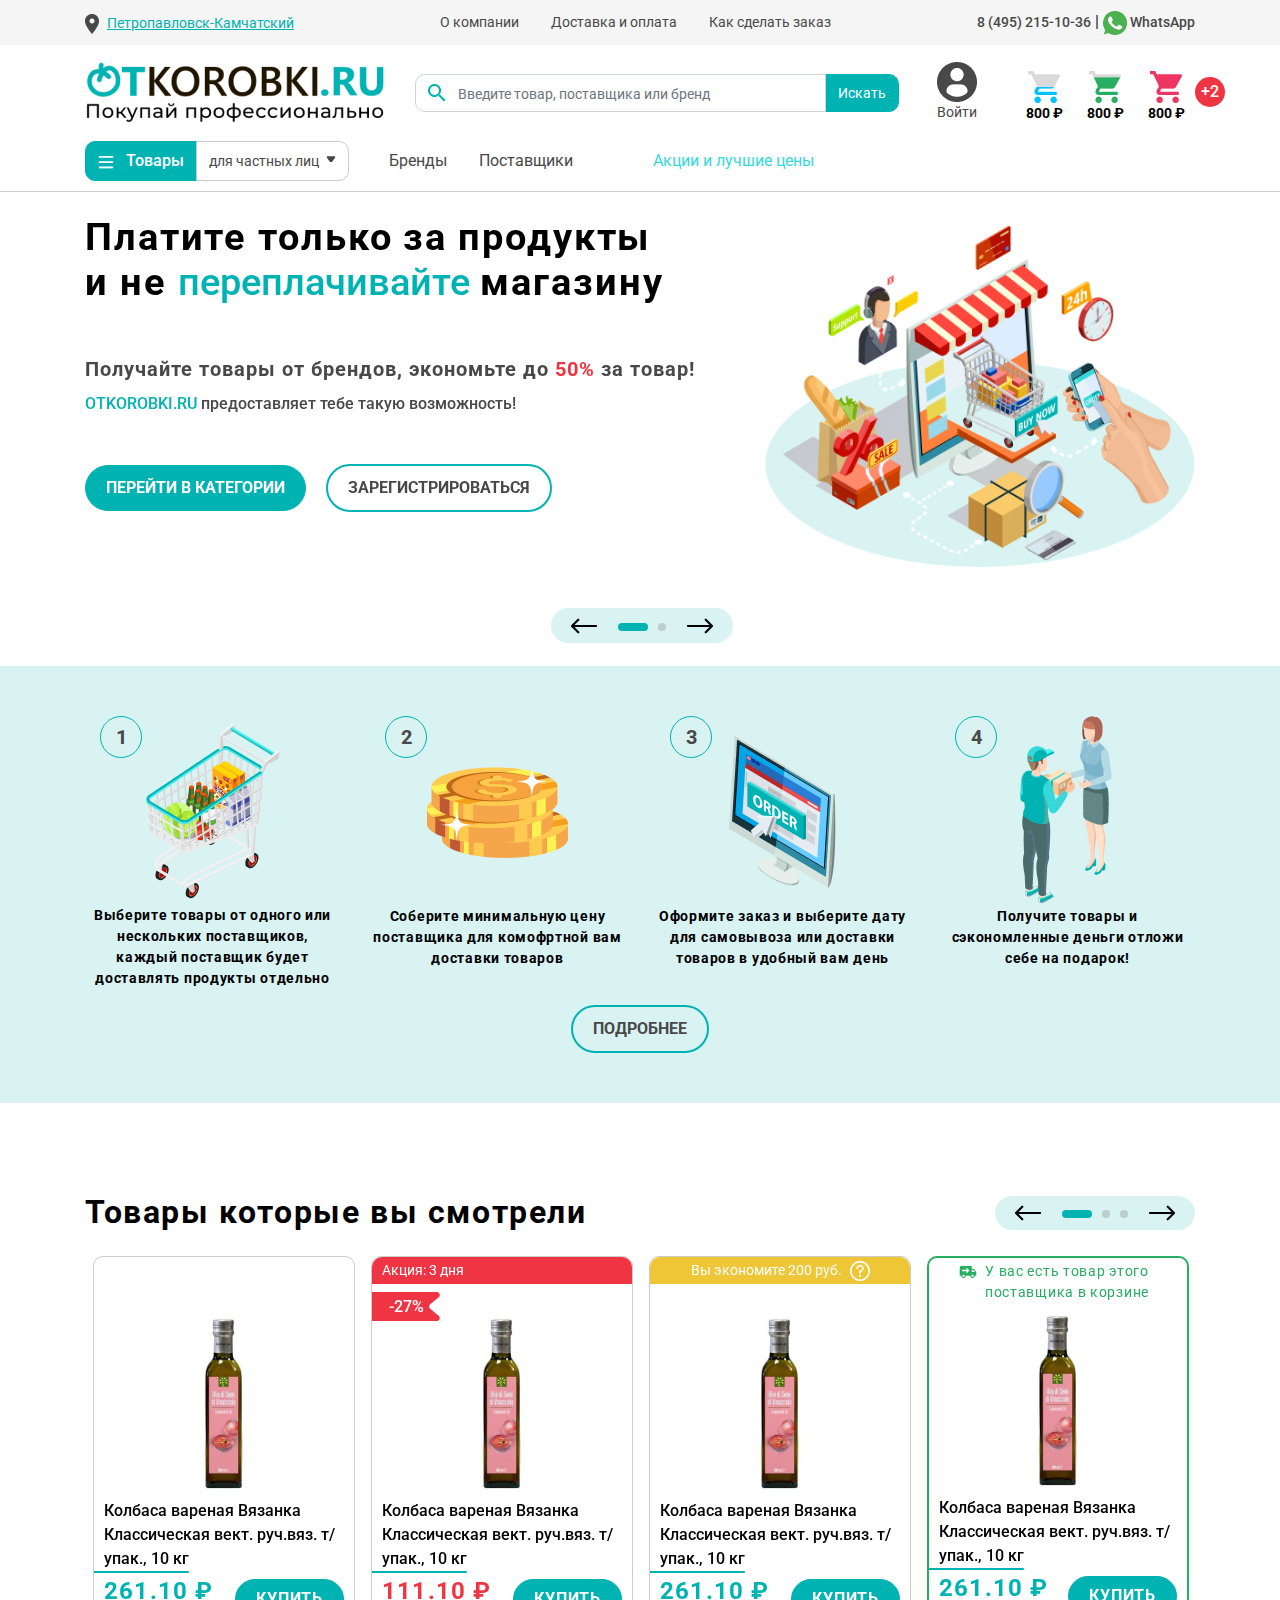
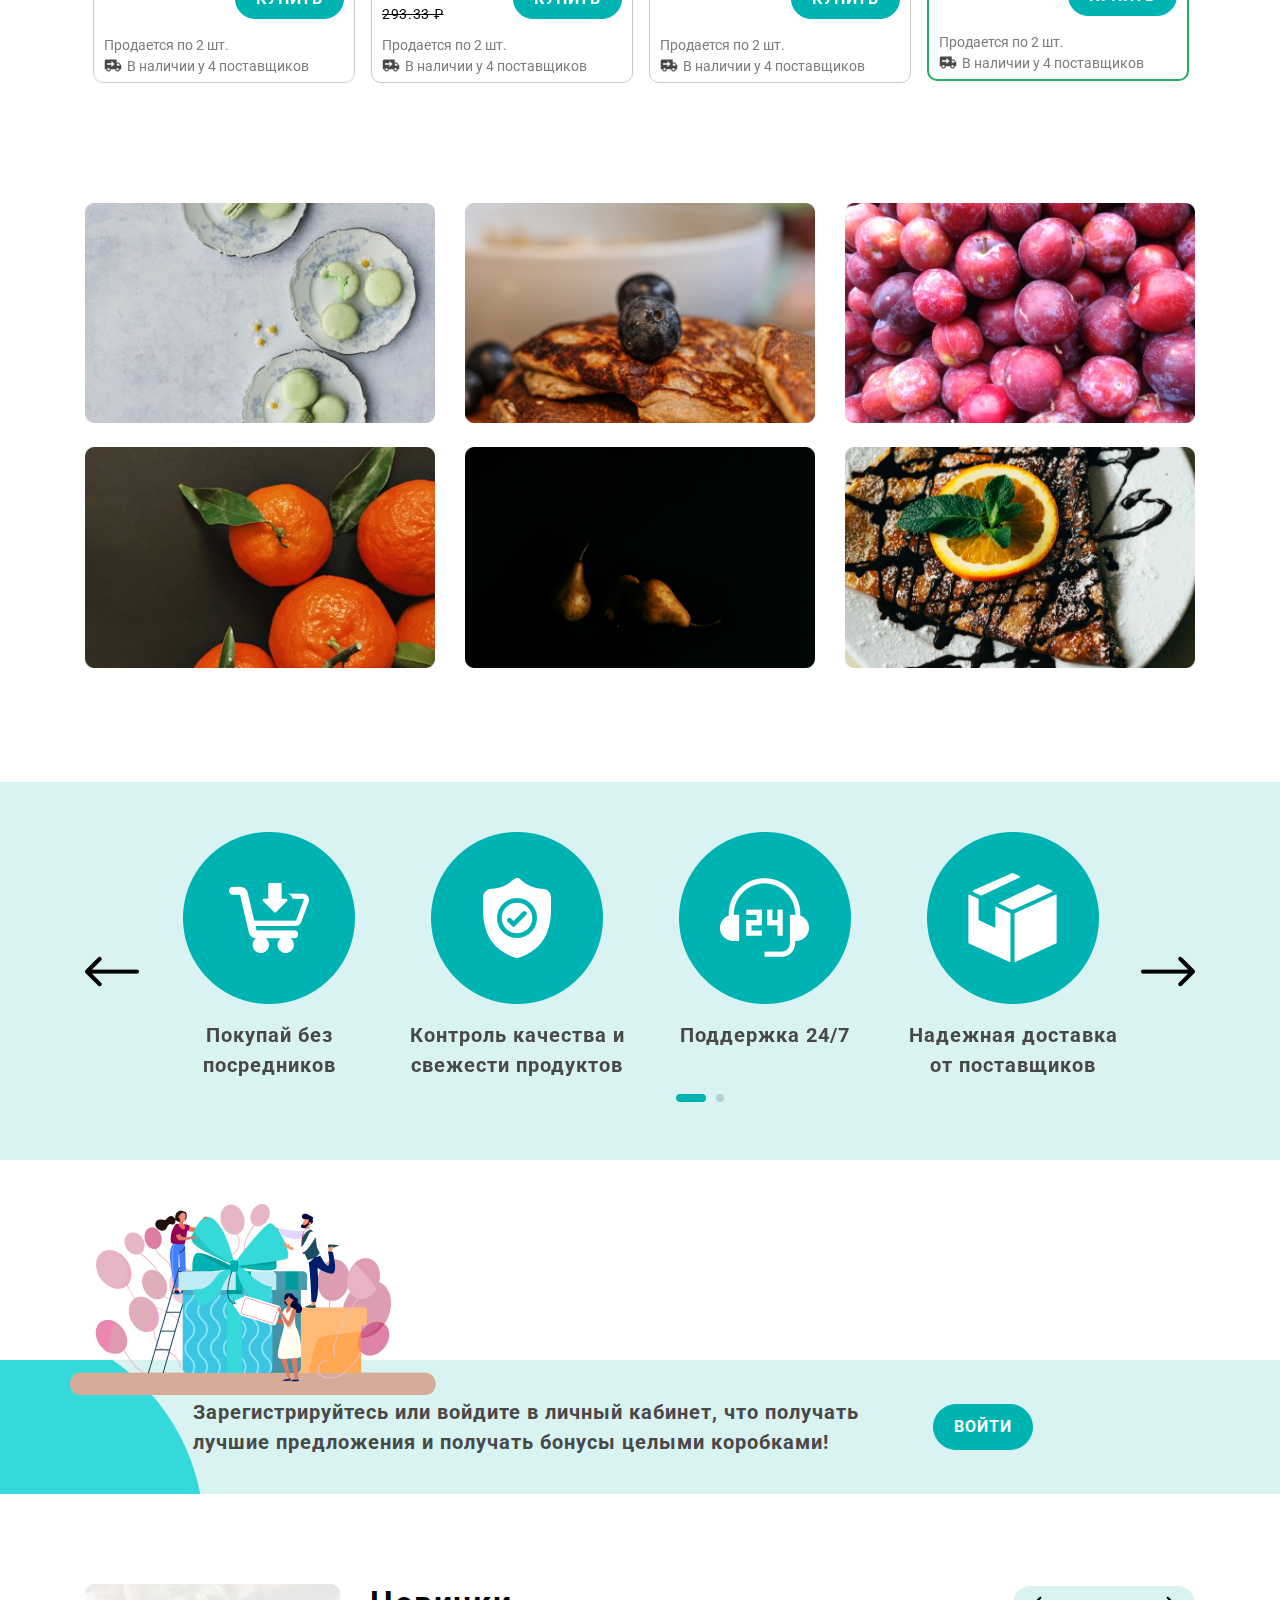
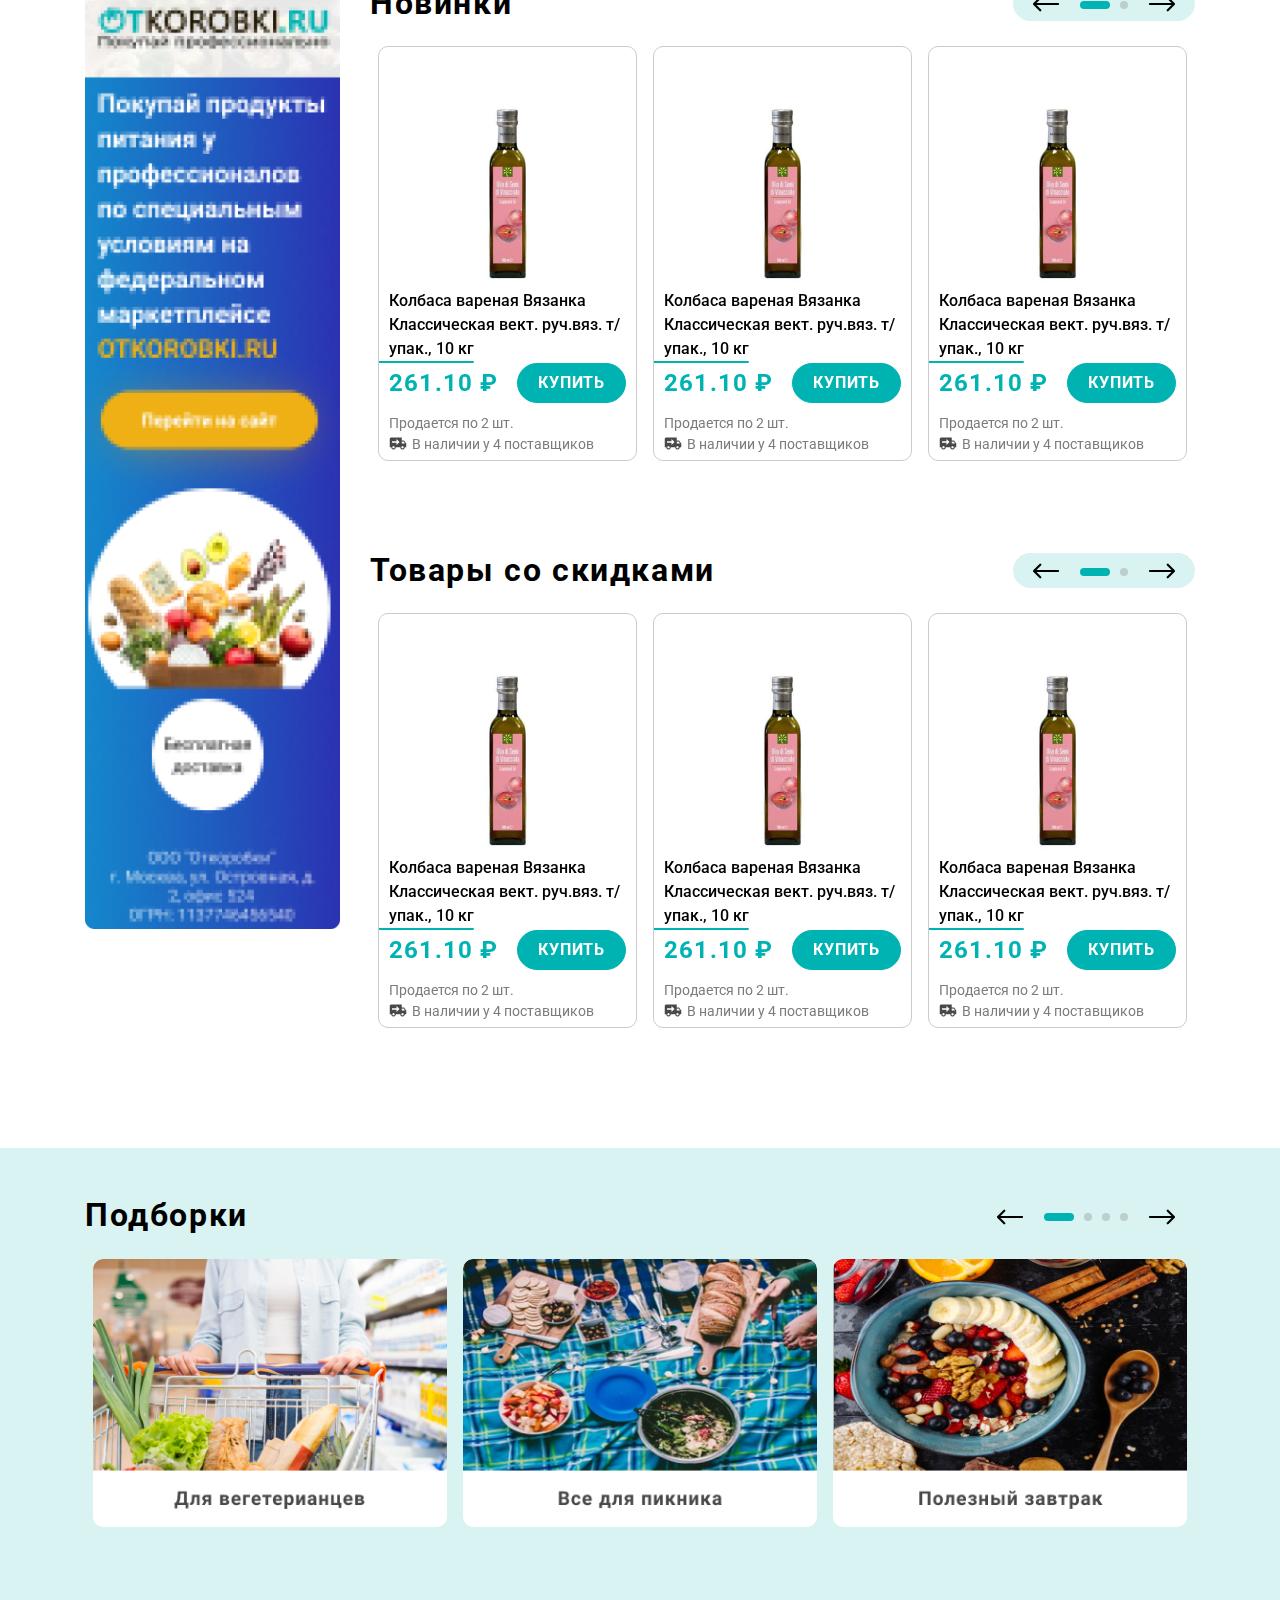
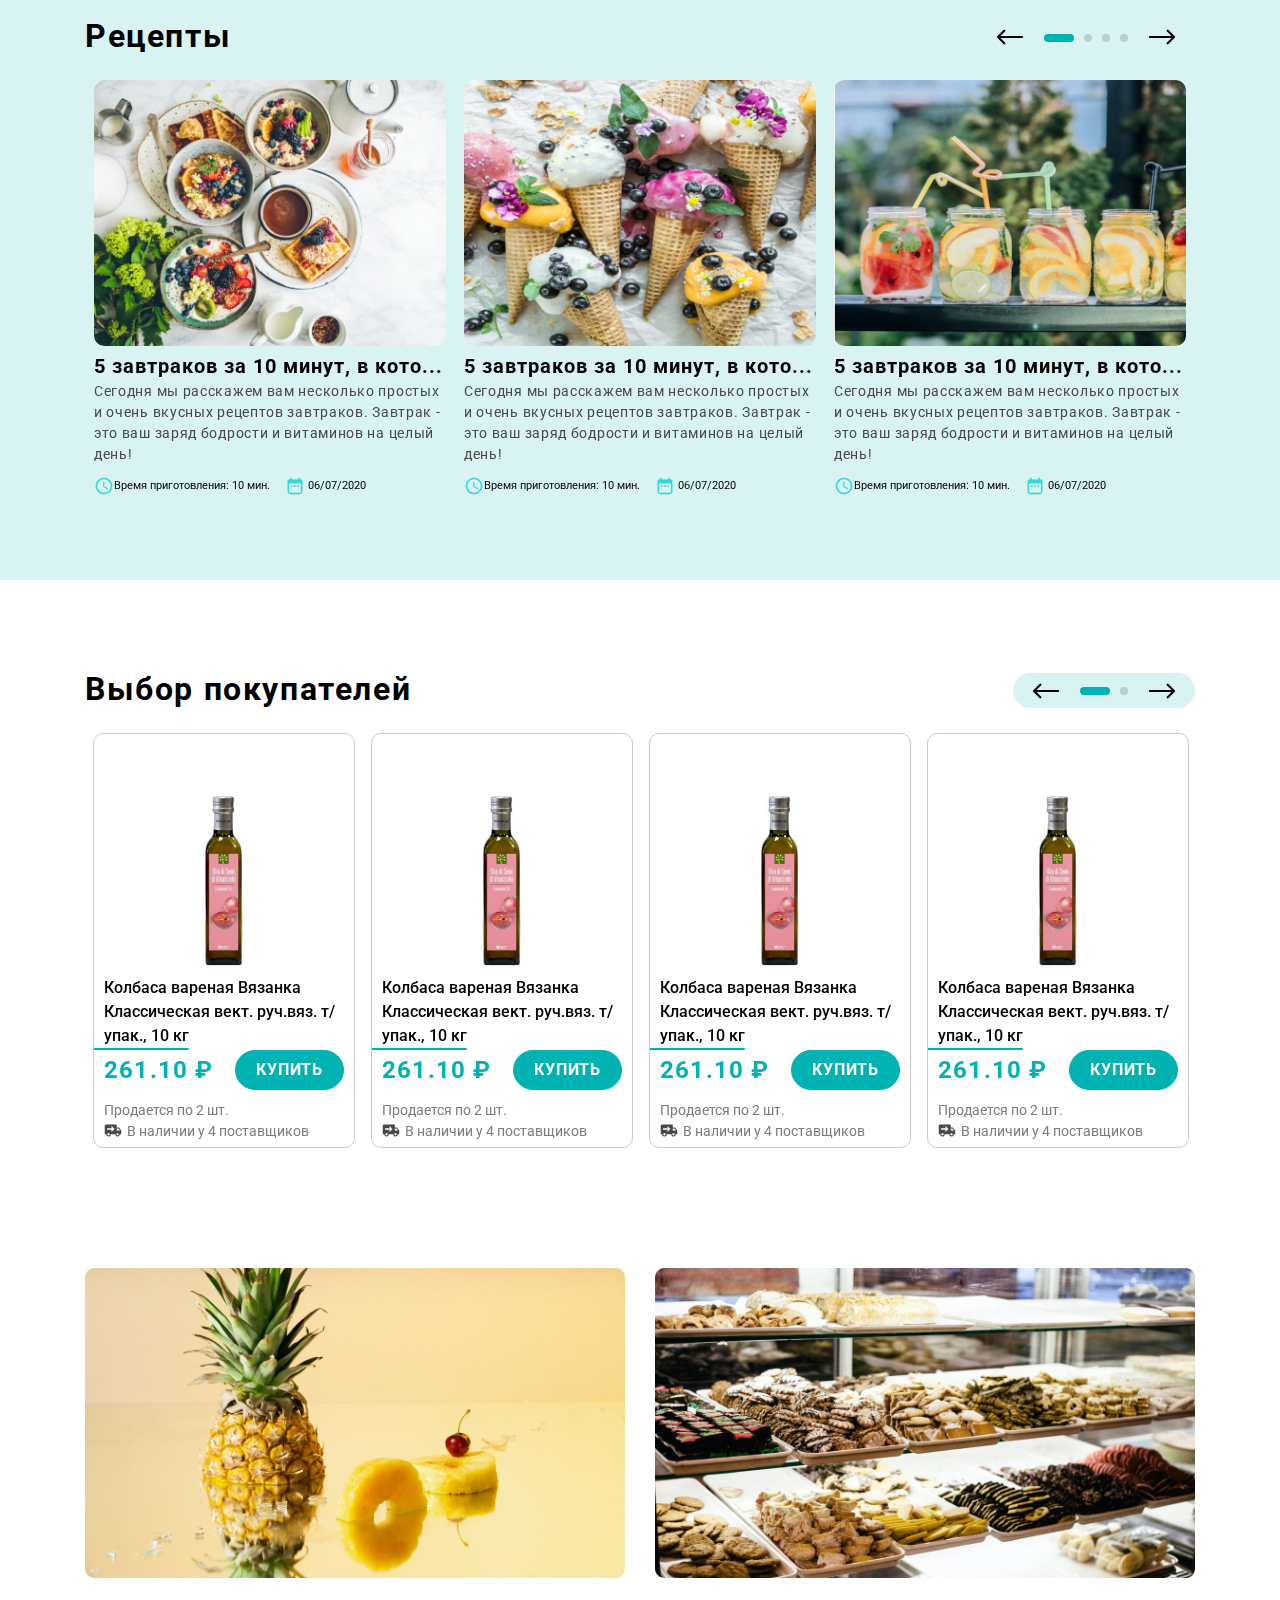
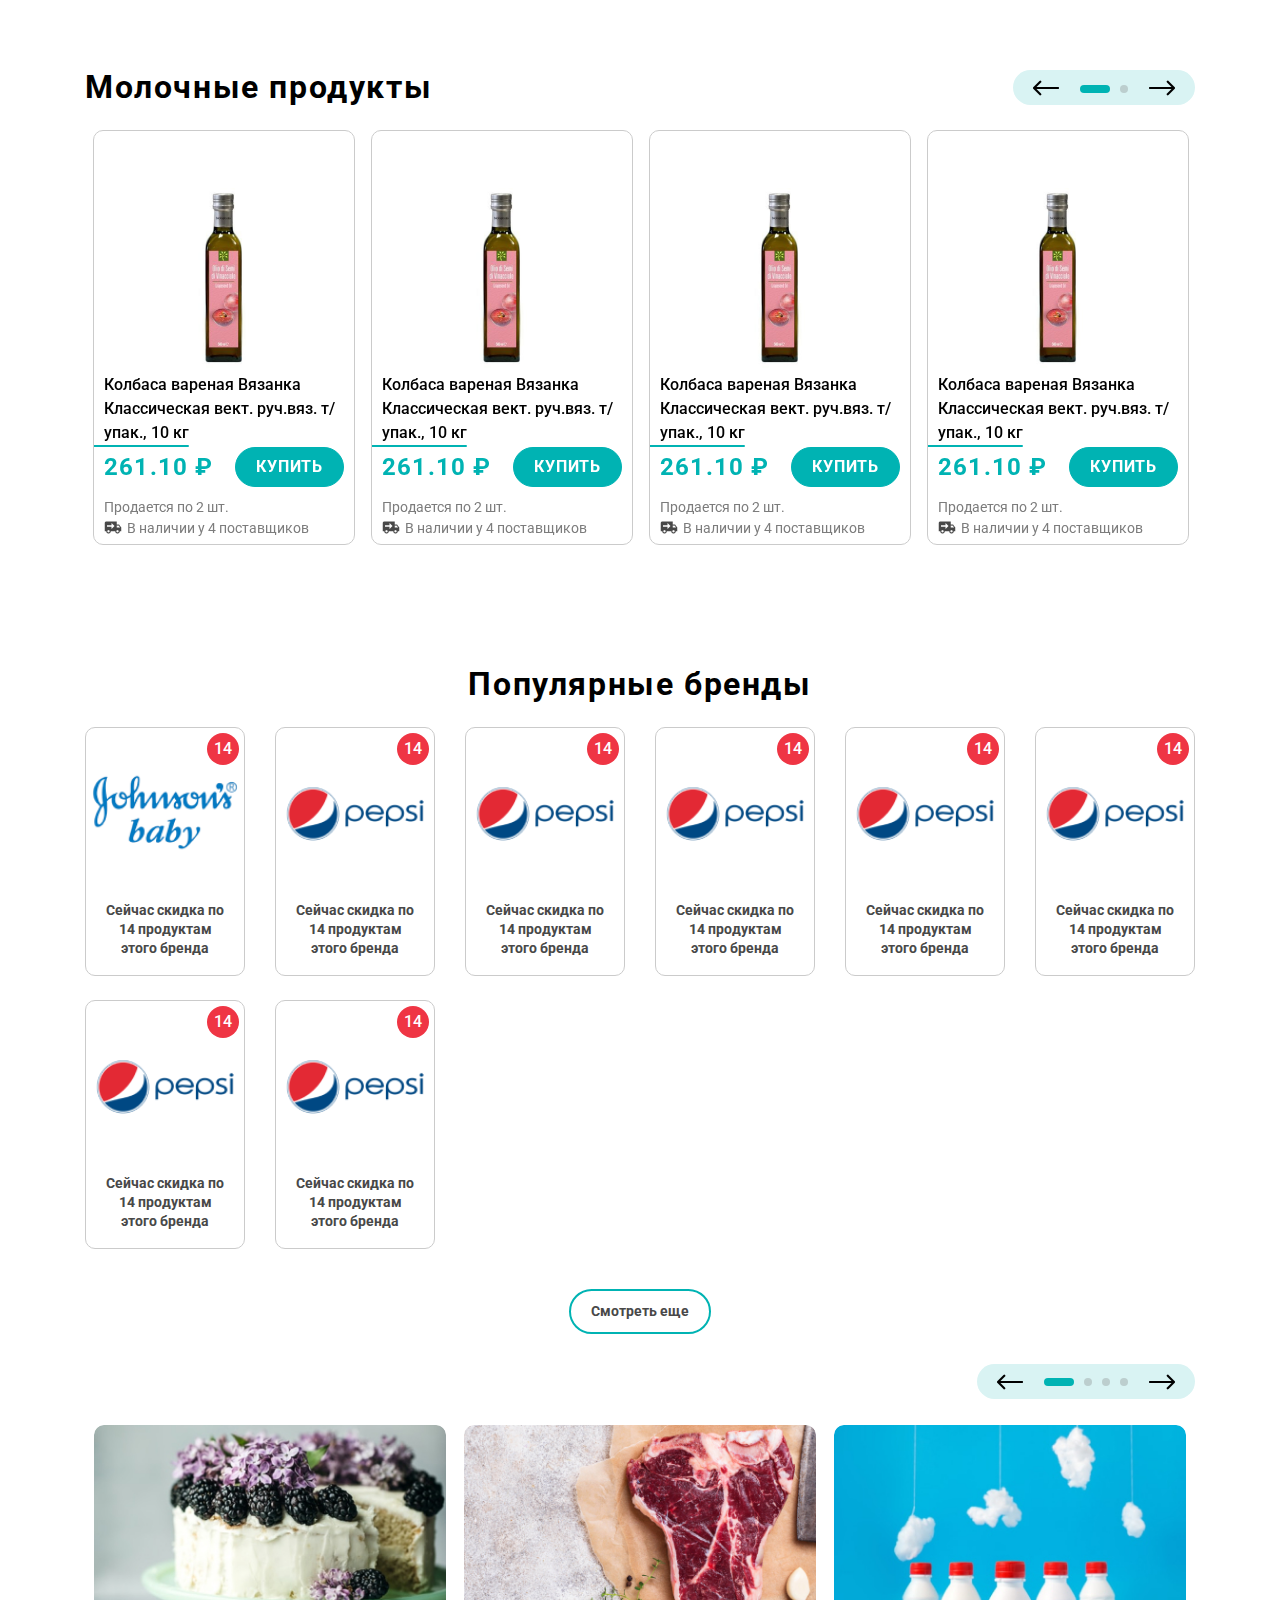
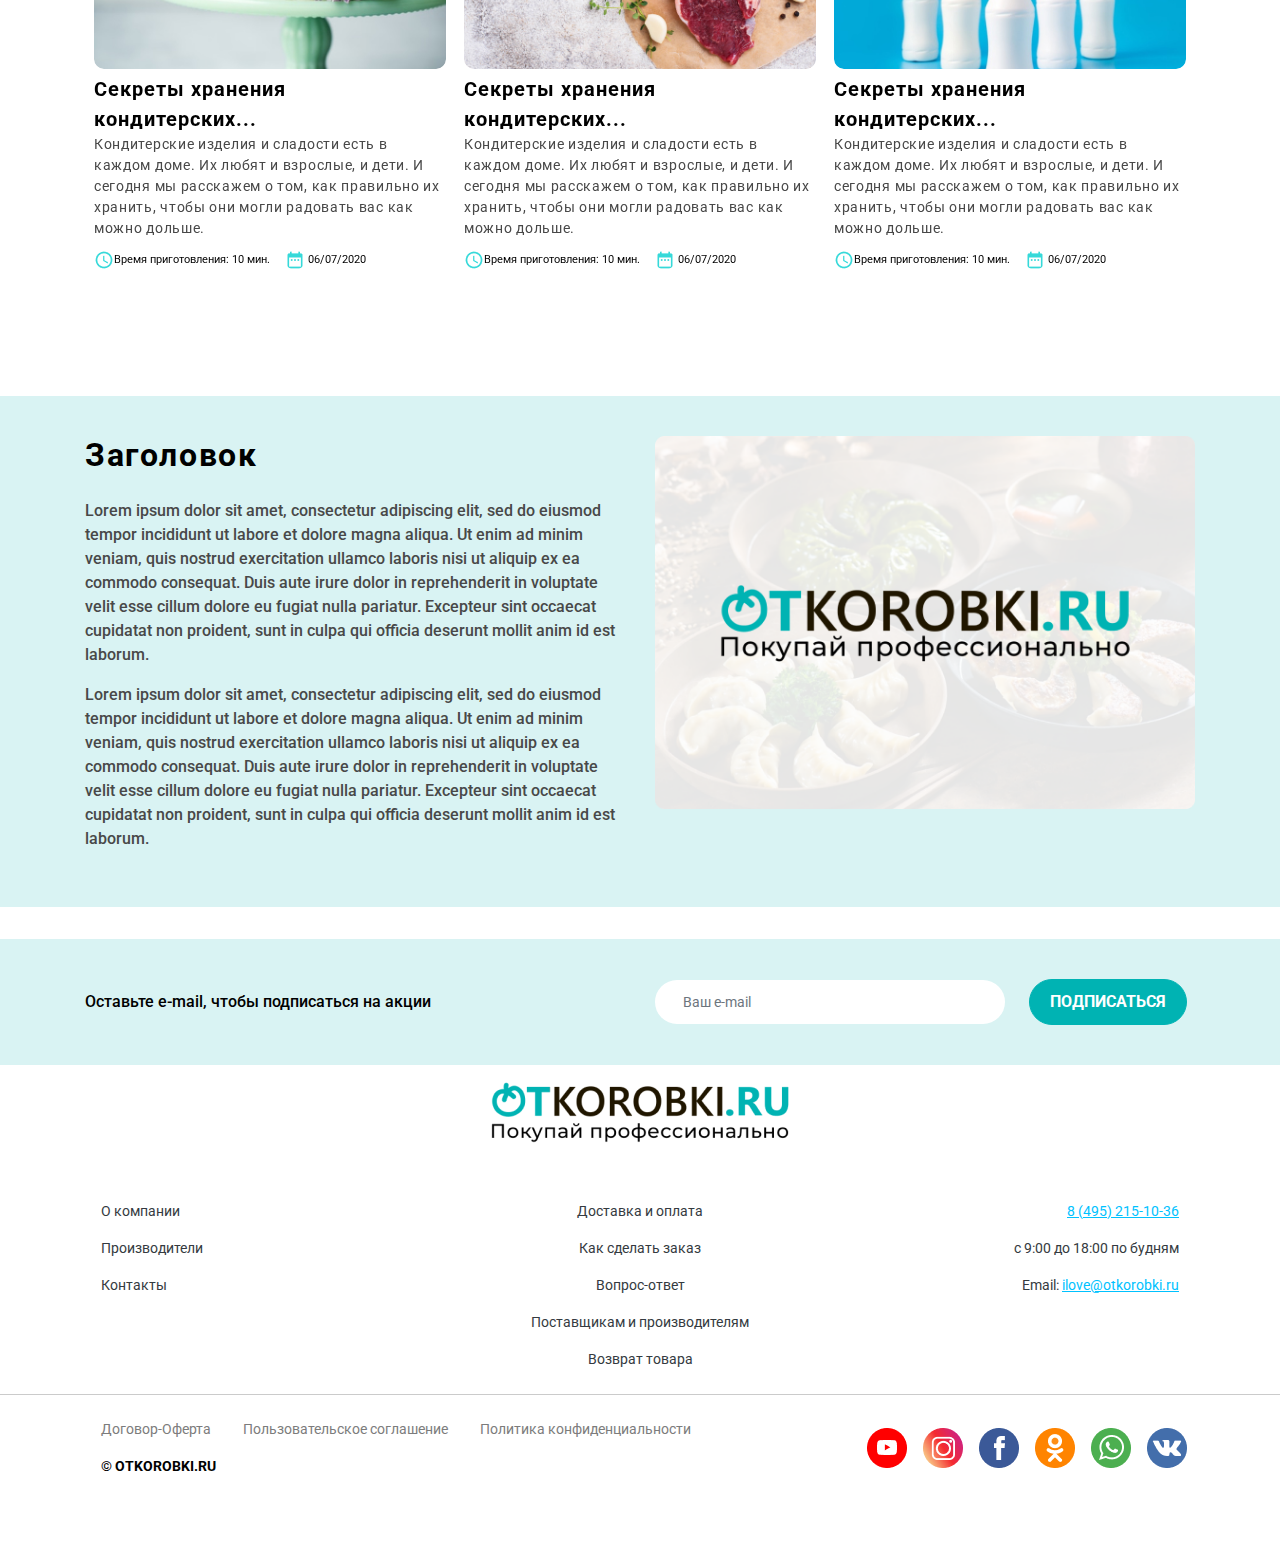
==== commit f0827236: "detail pravki" ====
--- a/index.html
+++ b/index.html
@@ -1151,7 +1151,7 @@
             <h2>Популярные бренды</h2>
             <div class="container">
                 <div class="row">
-                    <div class="col-6 col-lg-2">
+                    <div class="col-6 col-lg-2 mb-4">
                         <a href="#" class="card card-brands">
                             <div class="card-badge">14</div>
                             <img src="img/brands/johnsonbaby.png" class="card-img-top" alt="">
@@ -1160,7 +1160,61 @@
                             </div>
                         </a>
                     </div>
-                    <div class="col-6 col-lg-2">
+                    <div class="col-6 col-lg-2 mb-4">
+                        <a href="#" class="card card-brands">
+                            <div class="card-badge">14</div>
+                            <img src="img/brands/pepsi.png" class="card-img-top" alt="">
+                            <div class="card-body">
+                                <h5 class="card-title">Сейчас скидка по 14 продуктам этого бренда</h5>
+                            </div>
+                        </a>                        
+                    </div>
+                    <div class="col-6 col-lg-2 mb-4">
+                        <a href="#" class="card card-brands">
+                            <div class="card-badge">14</div>
+                            <img src="img/brands/pepsi.png" class="card-img-top" alt="">
+                            <div class="card-body">
+                                <h5 class="card-title">Сейчас скидка по 14 продуктам этого бренда</h5>
+                            </div>
+                        </a>                        
+                    </div>
+                    <div class="col-6 col-lg-2 mb-4">
+                        <a href="#" class="card card-brands">
+                            <div class="card-badge">14</div>
+                            <img src="img/brands/pepsi.png" class="card-img-top" alt="">
+                            <div class="card-body">
+                                <h5 class="card-title">Сейчас скидка по 14 продуктам этого бренда</h5>
+                            </div>
+                        </a>                        
+                    </div>
+                    <div class="col-6 col-lg-2 mb-4">
+                        <a href="#" class="card card-brands">
+                            <div class="card-badge">14</div>
+                            <img src="img/brands/pepsi.png" class="card-img-top" alt="">
+                            <div class="card-body">
+                                <h5 class="card-title">Сейчас скидка по 14 продуктам этого бренда</h5>
+                            </div>
+                        </a>                        
+                    </div>
+                    <div class="col-6 col-lg-2 mb-4">
+                        <a href="#" class="card card-brands">
+                            <div class="card-badge">14</div>
+                            <img src="img/brands/pepsi.png" class="card-img-top" alt="">
+                            <div class="card-body">
+                                <h5 class="card-title">Сейчас скидка по 14 продуктам этого бренда</h5>
+                            </div>
+                        </a>                        
+                    </div>
+                    <div class="col-6 col-lg-2 mb-4">
+                        <a href="#" class="card card-brands">
+                            <div class="card-badge">14</div>
+                            <img src="img/brands/pepsi.png" class="card-img-top" alt="">
+                            <div class="card-body">
+                                <h5 class="card-title">Сейчас скидка по 14 продуктам этого бренда</h5>
+                            </div>
+                        </a>                        
+                    </div>
+                    <div class="col-6 col-lg-2 mb-4">
                         <a href="#" class="card card-brands">
                             <div class="card-badge">14</div>
                             <img src="img/brands/pepsi.png" class="card-img-top" alt="">
--- a/css/style.css
+++ b/css/style.css
@@ -1351,9 +1351,20 @@
     opacity: 0;
 }
 
+
+.section-tabs .card-product .card-footer {
+    display: none;
+}
+.section-tabs .card-product.add-card {
+    height: 374px;
+}
+
 @media (max-width: 575px) {
     .card-product {
         height: 100%!important;
+    }
+    .section-tabs .card-product {
+        height: 390px!important;
     }
     .card-product .card-header {
         border-radius: 0;
@@ -1499,6 +1510,7 @@
     }
 
 }
+
 
 /* ********************* */
 /* offcanvas-cart styles */
@@ -1834,8 +1846,10 @@
 }
 .modal-title {
     font-size: 1.25rem;
+    font-weight: bold;
     letter-spacing: 0.05em;
     color: #000;
+    line-height: 135%;
 }
 .modal-content {
     border-radius: 10px;
@@ -2421,15 +2435,31 @@
 
 .mob-header {
     background-color: var(--second);
-    margin: -10px;
-    height: 30px;
+    margin: -10px -10px 15px -10px;
+    height: 35px;
+    position: relative;
+    display: flex;
+    align-items: center;
+    justify-content: center;      
 }
 .mob-header h3 {
     background-color: var(--second);
     font-size: 1rem;
     font-weight: 500;
-    color: var(--black-gray);    
-}
+    color: var(--black-gray);
+    margin-bottom: 0;
+  
+}
+.modal .close-btn {
+    position: absolute;
+    right: 10px;
+    top: 10px;
+    background: url(../img/close_gray.png);
+    width: 16px;
+    height: 17px;
+}
+
+
 /* main block */
 
 .title {
@@ -2570,6 +2600,7 @@
 
 h1.title {
     margin-bottom: 10px;
+    line-height: 135%;
 }
 h1.title .discount {
     font-size: 1rem;
@@ -2579,6 +2610,7 @@
     border: 1px solid var(--border);
     border-radius: 10px;
     padding-right: 10px;
+    line-height: normal;
 }
 h1.title .discount .percent {
     display: inline-block;
@@ -2598,12 +2630,22 @@
     color: var(--link);
     font-size: 0.875rem;
     text-decoration: none;
+    padding: 5px;
+    border-radius: 10px;
+}
+.detail-line .rating-sm a:hover {
+    background-color: var(--second);
 }
 
 .detail-line .btn {
     color: var(--link);
     font-size: 0.875rem;
     text-decoration: none;
+    padding: 5px;
+    border-radius: 10px;
+}
+.detail-line .btn:hover {
+    background-color: var(--second);
 }
 
 .detail-line .this-buy {
@@ -2684,18 +2726,40 @@
 }
 
 .package-choice-block .package-item {
+    min-width: 90px;
+    min-height: 90px;
+}
+.package-choice-block .package-item .package-item-header {
+    background-color: var(--red);
+    border: 2px solid var(--red);
+    border-top-left-radius: 10px;
+    border-top-right-radius: 10px;
+    color: #fff;
+    font-size: 0.875rem;
+    font-weight: bold;
+    text-align: center;
+    padding: 3px;    
+}
+.package-choice-block .package-item .package-item-body {
     display: flex;
     flex-direction: column;
     align-items: center;
     justify-content: space-around;
     border: 2px solid var(--border);
     border-radius: 10px;
-    padding: 20px 10px;
-    min-width: 90px;
-}
-
-.package-choice-block .package-item.selected,
-.package-choice-block .package-item:hover {
+    border-radius: 10px;
+    padding: 10px 10px;
+    height: 100%;
+}
+.package-choice-block .package-item.with-title .package-item-body {
+    border-top-left-radius: 0;
+    border-top-right-radius: 0;
+    padding: 10px 10px;
+    height: 66px;
+}
+
+.package-choice-block .package-item.selected .package-item-body,
+.package-choice-block .package-item:hover .package-item-body {
     background-color: var(--second);
     border: 2px solid var(--main);
     cursor: pointer;
@@ -2708,6 +2772,29 @@
 
 .package-choice-block .package-item .price {
     font-weight: bold;
+    white-space: nowrap;
+}
+
+@media (max-width: 575px) {
+    .package-choice-block .package-item {
+        min-width: 70px;
+        min-height: 70px;
+    }
+    .package-choice-block .package-item .package-item-header {
+        font-size: 0.75rem;
+        padding: 3px;    
+    }
+    .package-choice-block .package-item .package-item-body {
+        padding: 5px 5px;
+    }
+    .package-choice-block .package-item.with-title .package-item-body {
+        padding: 5px 5px;
+        height: 46px;
+    }
+    .package-choice-block .package-item>div {
+        color: #000;
+        font-size: 0.75rem;
+    }
 }
 
 .detail-middle-block .sold-in {
@@ -2717,21 +2804,21 @@
     margin: 10px 0 40px 0;
 }
 
-.detail-middle-block .specifications-table {
+.specifications-table {
     color: var(--gray);
     font-size: 0.875rem;
     margin-bottom: 40px;
 }
 
-.detail-middle-block .specifications-table tr td {
+.specifications-table tr td {
     padding-bottom: 20px;
 }
 
-.detail-middle-block .specifications-table tr td:first-child {
+.specifications-table tr td:first-child {
     padding-right: 30px;
 }
 
-.detail-middle-block .specifications-table tr td:last-child {
+.specifications-table tr td:last-child {
     color: var(--black-gray);
     font-weight: bold;
 }
@@ -2777,25 +2864,34 @@
     margin-bottom: 10px;
 }
 .detail-buy-block .counter-block .count {
-    background-color: transparent;
+    background-color: #fff;
     border: none;
 }
+.detail-buy-block .counter-block .counter {
+    background-color: #fff;
+}
+.detail-buy-block .counter .quantity-minus,
+.detail-buy-block .counter .quantity-plus {
+    padding: 7px 18px;
+}
 
 .detail-buy-block .btn {
+    padding: 7px 23px;
     text-align: center;
     margin-bottom: 20px;
 }
 
 .detail-buy-block .seller-link-block {
     display: flex;
-    font-size: 0.875rem;
+    font-size: 0.875rem;   
+}
+.detail-buy-block .seller-link-block a {
+    font-weight: bold;
 }
 
 .detail-buy-block .seller-link-block span {
     color: var(--gray);
 }
-
-.detail-buy-block .seller-link-block a {}
 
 .utp-block>div {
     color: var(--gray);
@@ -2817,6 +2913,33 @@
     line-height: 135%;
     letter-spacing: 0.05em;
 }
+@media (max-width: 575px) {
+    .mob-collapse {
+        margin-bottom: 15px!important;
+    }
+    .mob-collapse .title[data-toggle='collapse'] {
+        background-color: var(--second);
+        color: #000;
+        font-size: 1rem;
+        font-weight: 500;
+        line-height: 135%;
+        letter-spacing: normal;
+        padding: 8px 10px;
+        margin: 15px -15px;
+    }
+    .mob-collapse .title[data-toggle='collapse']:after {
+        display: inline-block;
+        content: '';
+        width: 9px;
+        height: 8px;
+        padding-left: 5px;
+        background: url(../img/collapse_up.png);
+        float: right;
+    }
+    .mob-collapse .title[data-toggle='collapse'].collapsed:after {
+        background: url(../img/collapse_down.png);
+    }
+}
 
 .all-sellers {
     margin-bottom: 80px;
@@ -2847,6 +2970,17 @@
     font-size: 1.25rem;
     font-weight: bold;
     letter-spacing: 0.05em;
+}
+.all-sellers .provider-link {
+    display: inline-block;
+}
+.all-sellers .provider-link:after {
+    content: url(../img/cart-arrow.png);
+    vertical-align: middle;
+    margin-left: 5px;
+}
+.all-sellers .btn {
+    padding: 7px 23px;
 }
 
 .rating-sm2 {
@@ -2918,6 +3052,18 @@
     font-weight: bold;
     letter-spacing: 0.05em;
 }
+.description-product-section .how-to-make-order .btn {
+    padding: 7px 23px;
+}
+@media (max-width: 575px) {
+    .description-product-section .composition-block .composition-item .dig {
+        font-size: 1.25rem;
+    }
+    .description-product-section .composition-block .composition-item .name {
+        font-size: 1rem;
+    }
+}
+
 
 .reviews-section .reviews-block {
     margin-bottom: 80px;
@@ -2926,13 +3072,19 @@
 .reviews-section .reviews-block .review-item {
     margin-bottom: 40px;
 }
-
-.reviews-section .reviews-block .review-item .name {
-    color: #000;
-    font-size: 0.875rem;
-}
-
-.reviews-section .reviews-block .review-item .date {
+.reviews-section .reviews-block .review-item .review-item-top {
+    display: flex;
+}
+.reviews-section .reviews-block .review-item .photo {
+    margin-right: 15px;
+}
+
+.reviews-section .reviews-block .review-item  .review-item-top .name {
+    color: #000;
+    font-size: 0.875rem;
+}
+
+.reviews-section .reviews-block .review-item  .review-item-top .date {
     color: #000;
     font-size: 0.875rem;
 }
@@ -2964,6 +3116,9 @@
     background: url(../img/star_gray_sm.png);
 }
 
+.raiting-info-block .stars-block {
+    margin-bottom: 30px;
+}
 .raiting-info-block .num-rating {
     color: #000;
     font-size: 2rem;
@@ -2974,6 +3129,7 @@
 .raiting-info-block .progress-table {
     width: 100%;
     vertical-align: middle;
+    margin-bottom: 30px;
 }
 
 .raiting-info-block .progress-table .num-stars {
@@ -2982,17 +3138,143 @@
     font-weight: 500;
 }
 
+.raiting-info-block .progress-table tr>td {
+   padding: 7px 0;
+}
+.raiting-info-block .progress-table .num-stars {
+    width: 80px;
+}
 .raiting-info-block .progress-table .progress {
-    width: 240px;
+    width: 220px;
+    height: 5px;
+}
+.raiting-info-block .progress-table .progress .progress-bar {
+    background-color: var(--main);
 }
 
 .raiting-info-block .progress-table .num-review {
     color: var(--gray);
     font-size: 0.6875rem;
 }
+.raiting-info-block .btn {
+    width: 100%;
+    font-size: 1.25rem;
+    text-transform: unset;
+    border-radius: 10px;
+    padding: 7px 23px;
+}
+.modal#write-review .form-group label {
+    color: var(--black-gray);
+    font-size: 0.875rem;
+    font-weight: bold;
+}
+.modal#write-review .form-group textarea {
+    border-radius: 10px;
+}
+.modal#write-review .load-photo {
+    display: block;
+    font-size: 0.875rem; 
+    margin: 10px 0 30px 0;   
+}
+.modal#write-review .form-group input {
+    background-color: var(--second);
+    border-color: transparent;
+    font-size: 0.875rem;
+    border-radius: 100px;
+    padding: 24px 16px;
+}
+.modal#write-review .btn {
+    letter-spacing: 0.05em;
+}
+
+/* set rating */
+.set-rating {
+    width: 100%;
+    display: flex;
+    justify-content: space-between;
+    margin-bottom: 40px;
+}
+.set-rating .set-rating-item {
+    width: 115px;
+}
+.set-rating .set-rating-item .star {
+    display: block;
+    width: 40px;
+    height: 40px;
+    background: url(../img/big_star.svg) no-repeat;
+    margin: 0 auto 5px auto;
+}
+.set-rating .set-rating-item:hover .star {
+    background: url(../img/big_star_fill.svg) no-repeat;
+    cursor: pointer;
+}
+.set-rating .set-rating-item .name {
+    display: block;
+    color: var(--black-gray);
+    font-size: 0.875rem;
+    text-align: center;
+}
+
+.modal#login-continue .modal-body {
+    padding-bottom: 90px;
+}
+.modal#login-continue h3 {
+    font-size: 1.25rem;
+    font-weight: bold;
+    line-height: 135%;
+    text-align: center;
+    letter-spacing: 0.05em;
+    margin-bottom: 40px;
+}
+.modal#login-continue .form-group input {
+    background-color: var(--second);
+    border-color: transparent;
+    font-size: 0.875rem;
+    border-radius: 100px;
+    padding: 24px 16px;
+    margin: 0 auto;
+    width: 270px;
+}
+.modal#login-continue .form-group .form-link {
+    display: block;
+    color: var(--gray);
+    font-size: 0.6875rem;
+    margin: 0 auto;
+    text-align: right;
+    width: 270px;
+}
+.modal#login-continue .form-group .form-link:hover {
+    color: var(--gray);
+}
+.modal#login-continue .btn {
+    letter-spacing: 0.05em;
+    padding: 7px 23px;
+}
+
+.modal#no-buy-product .modal-body h3 {
+    font-size: 1.25rem;
+    font-weight: bold;
+    line-height: 135%;
+    text-align: center;
+    letter-spacing: 0.05em;
+    margin-bottom: 10px;
+}
+.modal#no-buy-product .modal-body p {
+    color: var(--black-gray);
+    font-size: 1rem;
+    font-weight: 500;
+    line-height: 135%;
+    text-align: center;
+    margin-bottom: 30px;
+}
+.modal#no-buy-product .modal-body img {
+    margin-bottom: 50px;
+}
+
+
 
 .section-tabs .nav-tabs {
-    border-bottom: 1px solid var(--border);
+    border-bottom: 1px solid var(--main);
 }
 
 .section-tabs .nav-tabs .nav-item {
@@ -3002,26 +3284,27 @@
 .section-tabs .nav-tabs .nav-link {
     border-top-left-radius: 10px;
     border-top-right-radius: 10px;
-    background-color: var(--second);
-    color: var(--black-gray);
+    background-color: rgba(124, 124, 124, 0.4);
+    color: #fff;
     font-size: 1rem;
     font-weight: 500;
     text-decoration: none;
-    border-bottom: 1px solid var(--border);
+    border-bottom: 1px solid var(--main);
 }
 
 .section-tabs .nav-tabs .nav-link.active,
 .nav-tabs .nav-item.show .nav-link {
     color: var(--main);
     background-color: #fff;
-    border-color: var(--border) var(--border) #fff;
+    border-color: var(--main) var(--main) #fff;
 }
 
 .section-tabs .tab-content {
-    border: 1px solid var(--border);
+    border: 1px solid var(--main);
     border-top: none;
     border-bottom-left-radius: 10px;
     border-bottom-right-radius: 10px;
+    /* border-top-right-radius: 10px; */
     padding: 30px 0 90px 0;
 }
 
@@ -3041,4 +3324,15 @@
 .related-products-section .slick-dots-wrapper {
     top: calc(100% + 45px);
     right: calc(50% - 90px);
+}
+
+@media (max-width: 575px) {
+    .section-tabs .nav-tabs {
+        display: none;
+    }
+    .section-tabs .tab-content {
+        border: none;
+        border-top: none;
+        padding: 0;
+    }
 }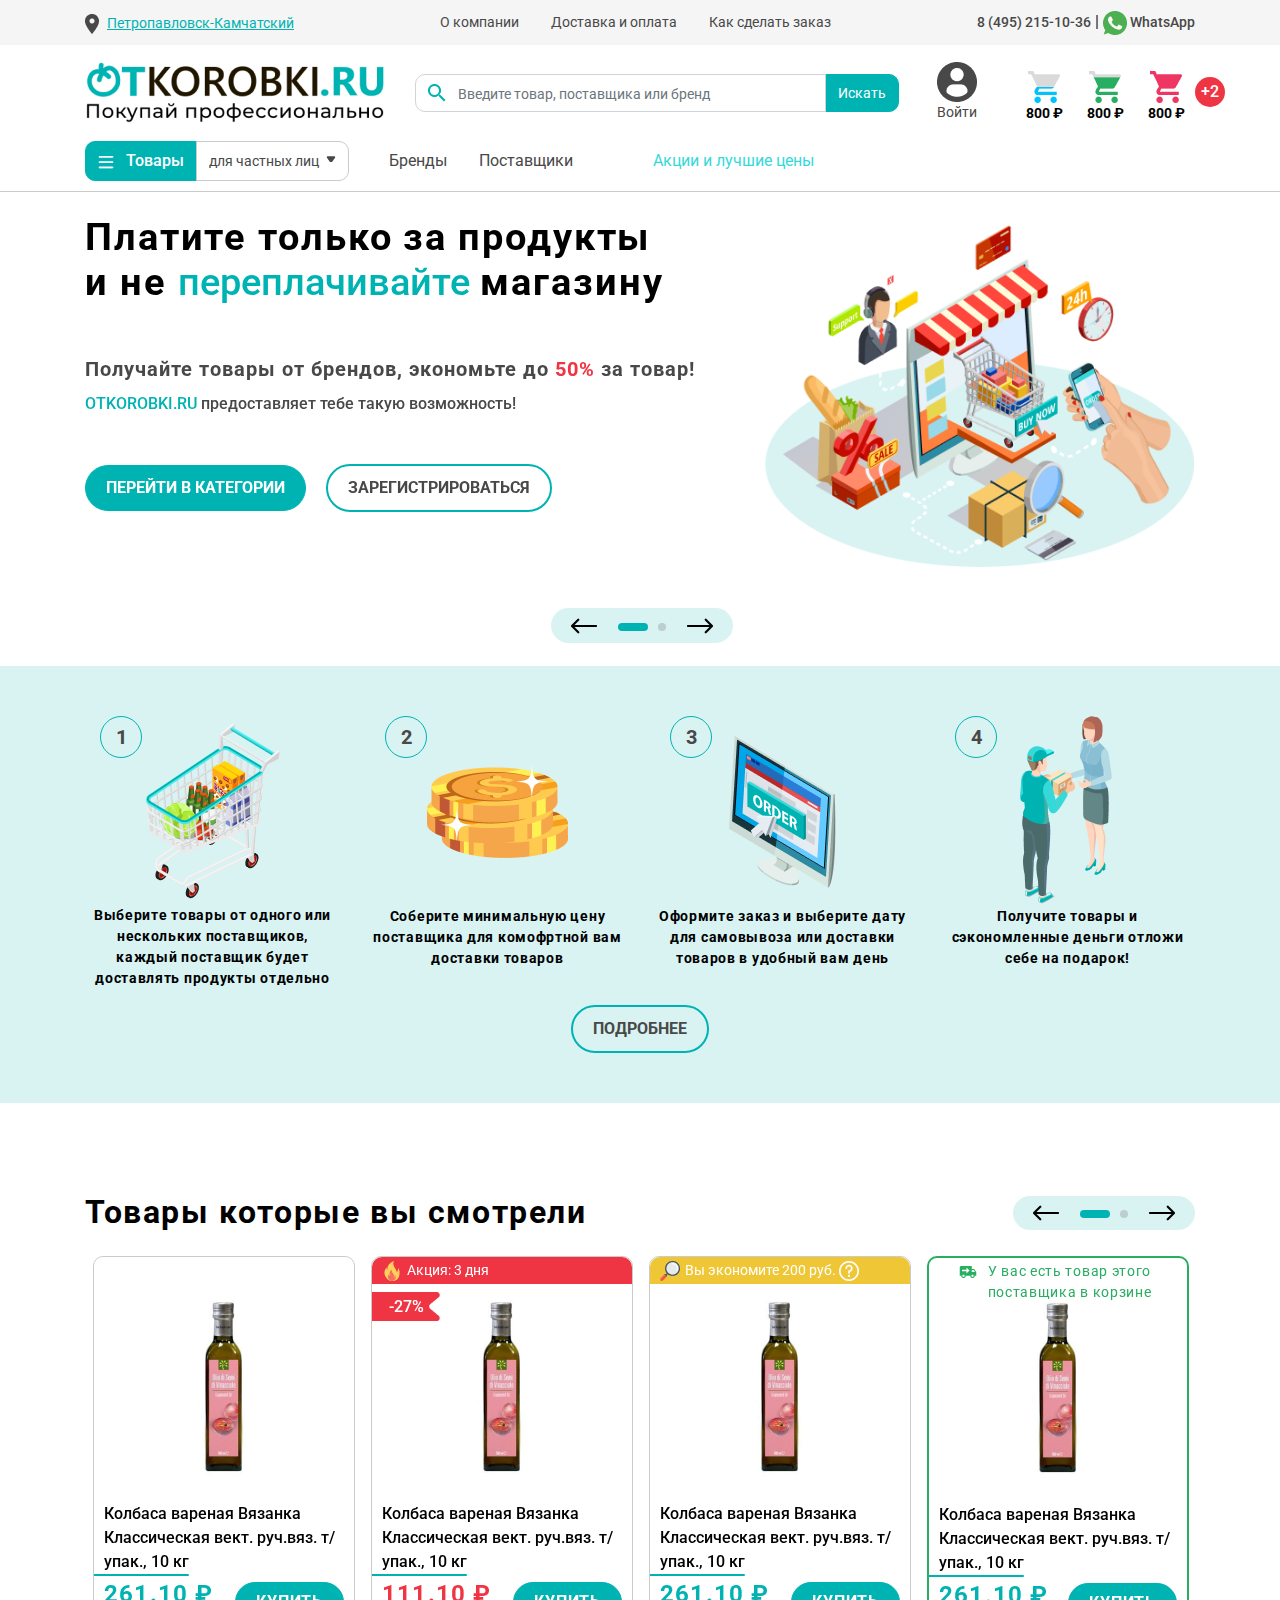
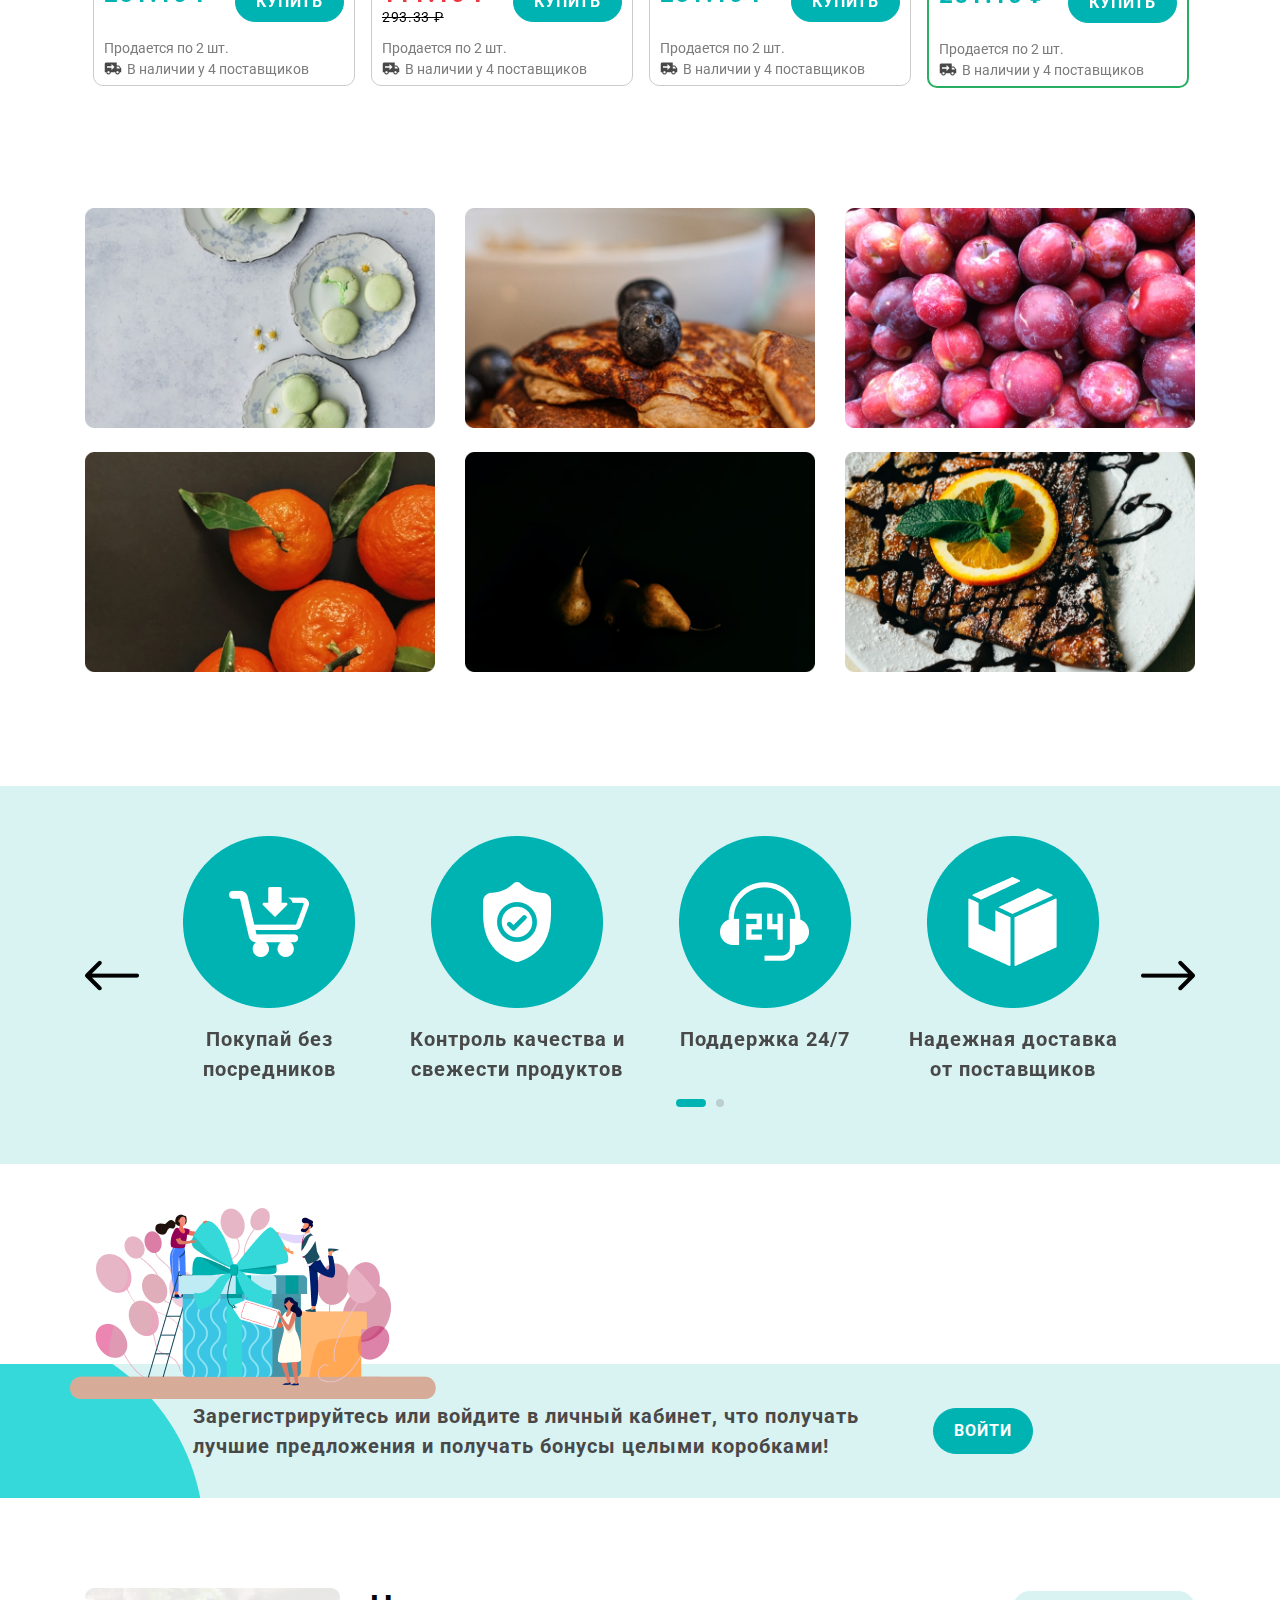
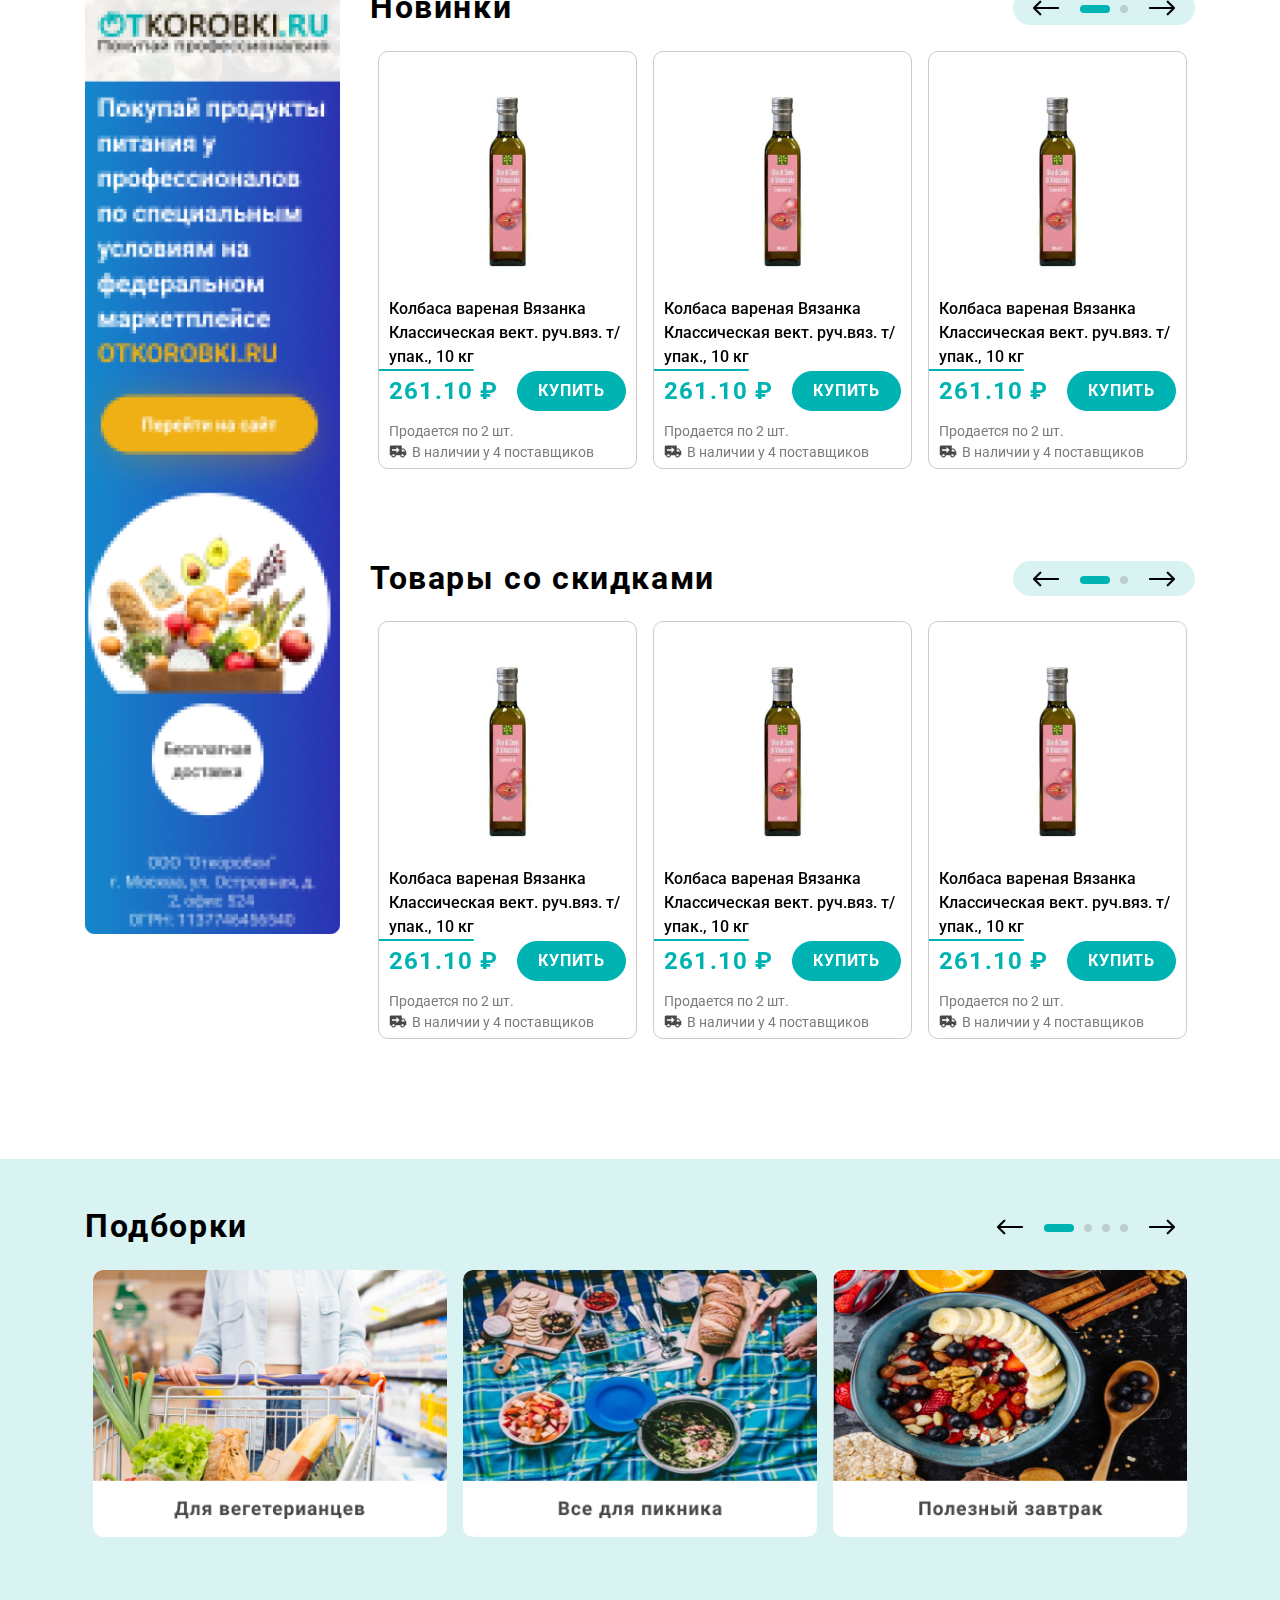
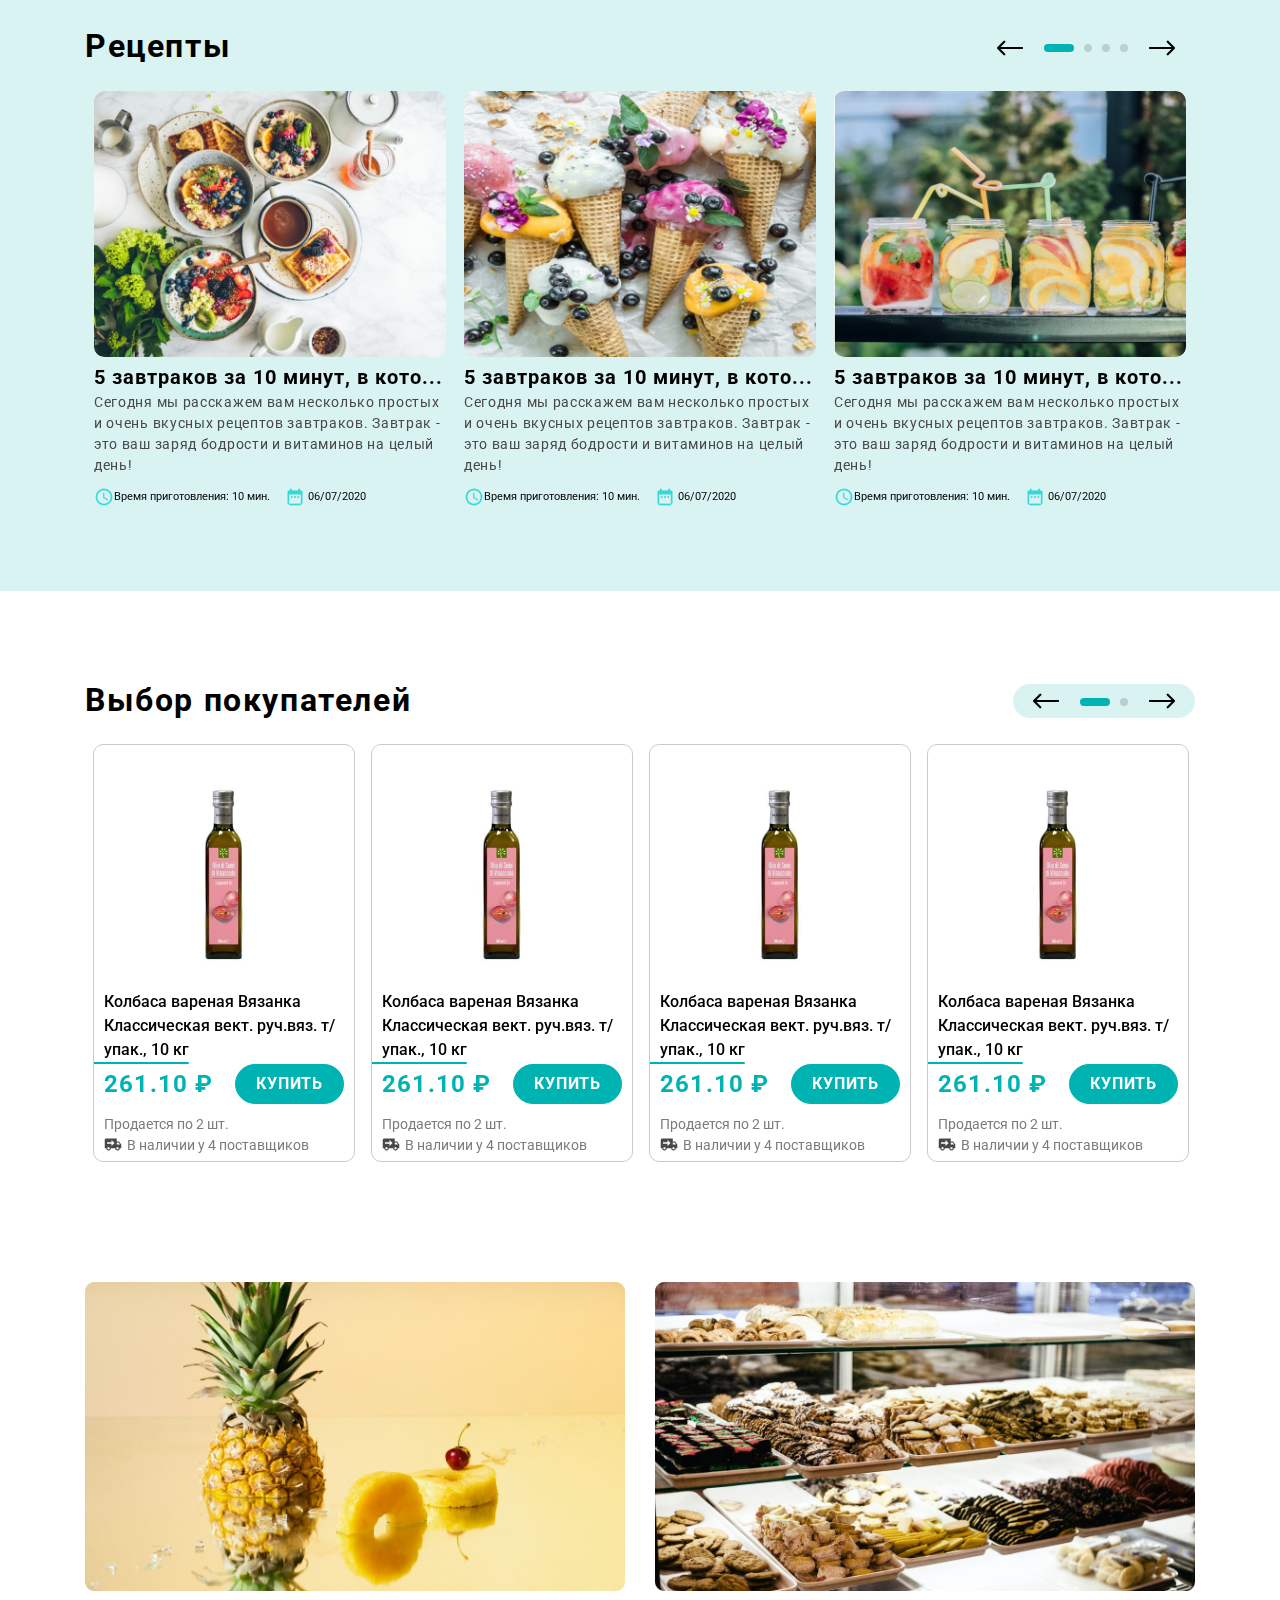
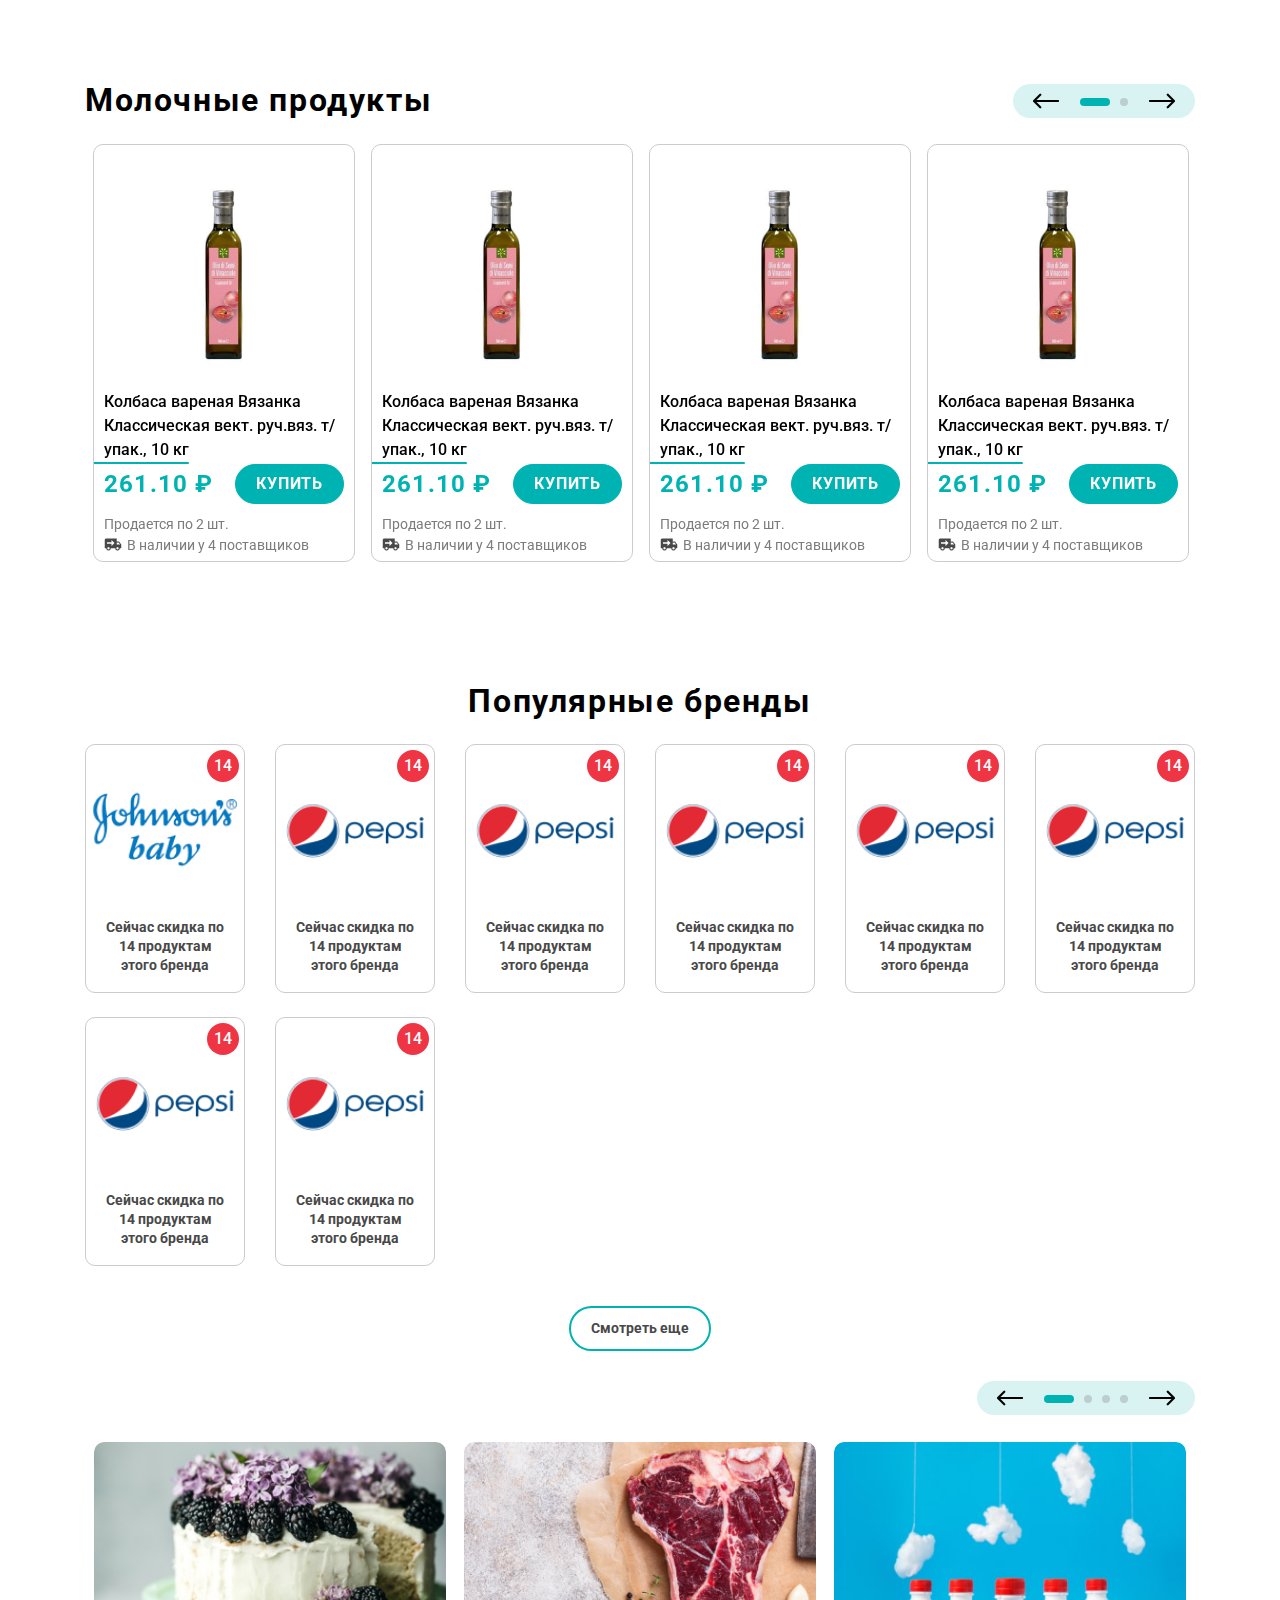
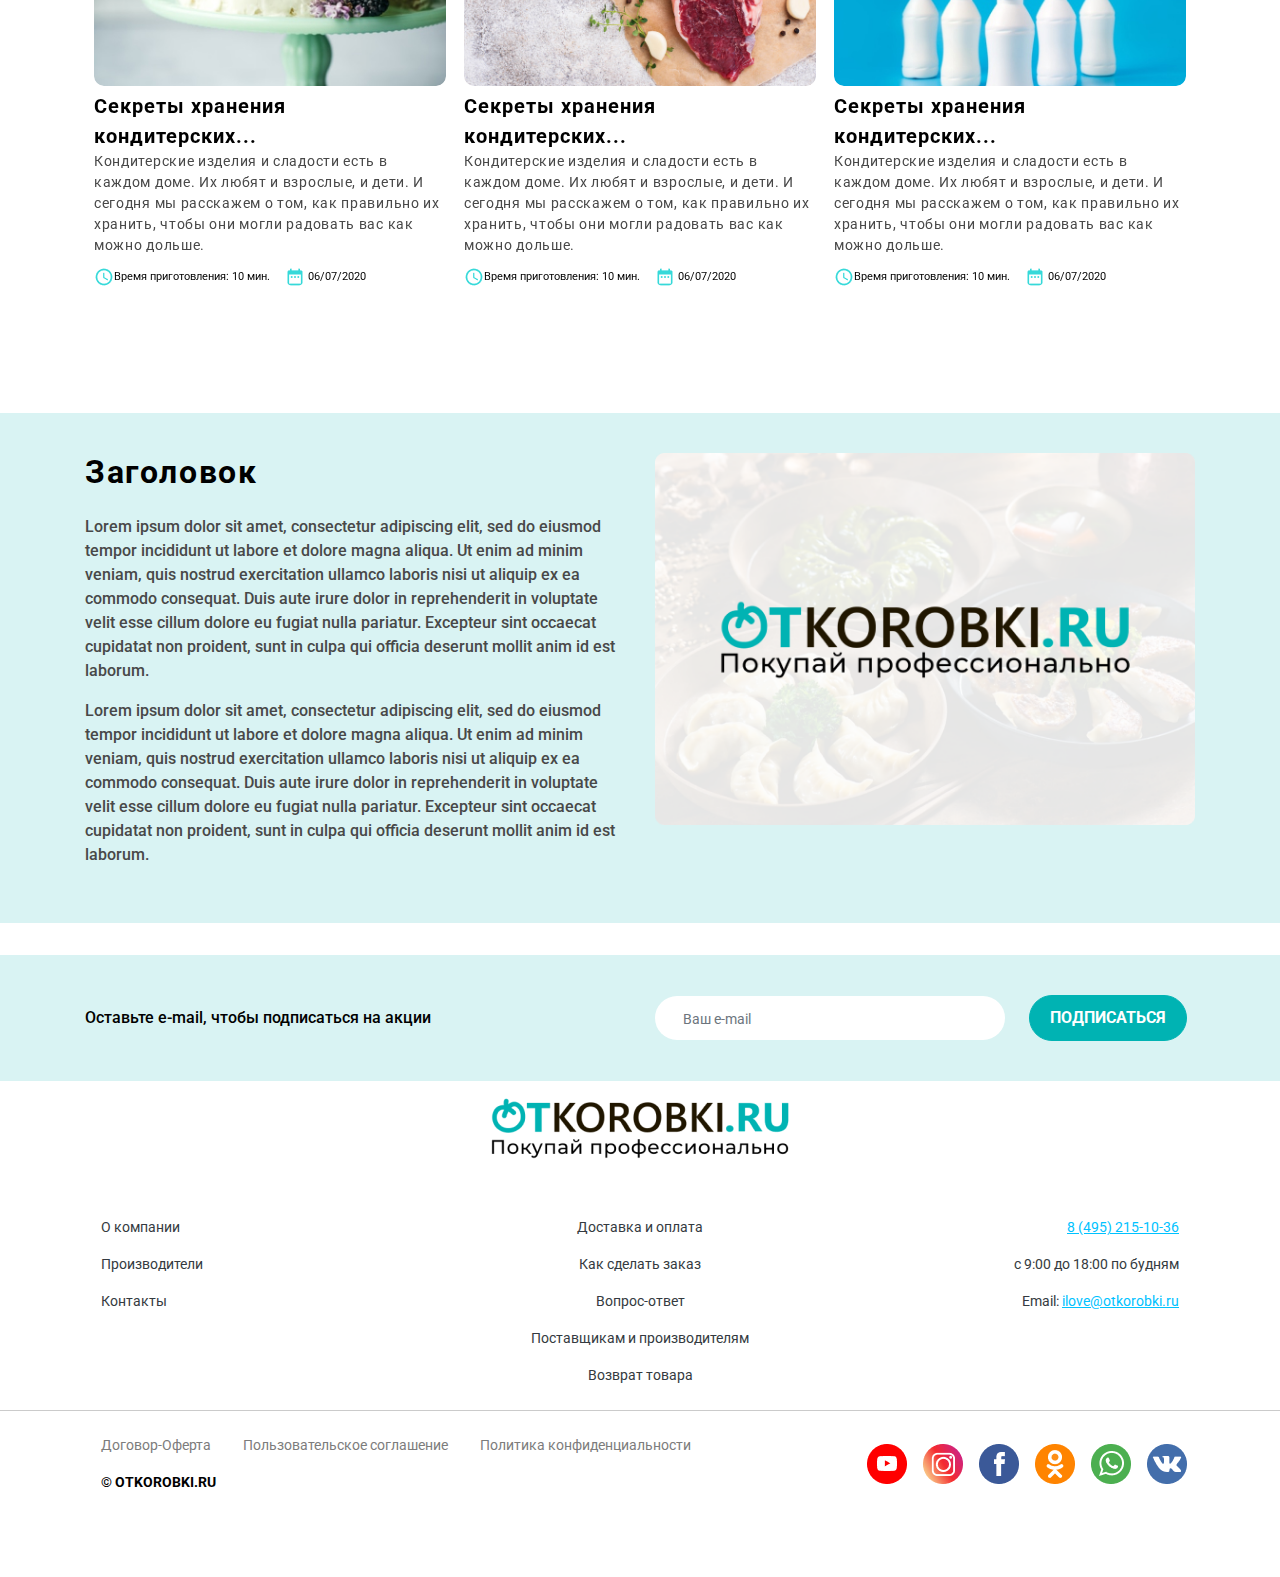
==== commit 769cf498: "detail" ====
--- a/index.html
+++ b/index.html
@@ -18,1707 +18,1751 @@
 
 <body>
 
-<div id="panel">
-    
-    <header class="header">
-
-        <div class="mobile-header d-lg-none">
-            <div class="mobile-line">
+    <div id="panel">
+
+        <header class="header">
+
+            <div class="mobile-header d-lg-none">
+                <div class="mobile-line">
+                    <div class="container">
+                        <div class="row">
+                            <div class="col-12">
+                                <div class="mobile-top-menu py-2">
+                                    <a href="/"><img src="img/mob_logo.png" alt=""></a>
+                                    <a href="javascript:;" class="mobile-searsh-toggle"><img src="img/search_ico.png" alt=""></a>
+                                    <a href="javascript:;" class="cart-link"><img src="img/mob_cart.png" alt=""></a>
+                                    <a class="toggle-button" href="#"><img src="img/burger.png" alt=""></a>
+                                </div>
+                                <div class="mobile-search py-2">
+                                    <a href="#" class="back-link"><img src="img/mob_arrow_left.png" alt=""></a>
+                                    <div class="input-group flex-nowrap">
+                                        <div class="input-group-prepend">
+                                            <span class="input-group-text"><img src="img/search_ico.png" alt=""></span>
+                                        </div>
+                                        <input type="text" class="form-control" placeholder="Поиск...">
+                                    </div>
+                                </div>
+                            </div>
+                        </div>
+                    </div>
+                </div>
+            </div>
+
+            <div class="desktop-header d-none d-lg-block">
+                <div class="top-line py-1">
+                    <div class="container">
+                        <div class="row d-flex justify-content-between align-items-center">
+                            <div class="col-auto">
+                                <a href="#" class="city-choice" data-toggle="modal" data-target="#city-choice">
+                                    <img src="img/place_ico.png" alt=""><span>Петропавловск-Камчатский</span>
+                                </a>
+                            </div>
+                            <div class="col-auto">
+                                <div class="nav">
+                                    <a class="nav-link active" href="#">О компании</a>
+                                    <a class="nav-link" href="#">Доставка и оплата</a>
+                                    <a class="nav-link" href="#">Как сделать заказ</a>
+                                </div>
+                            </div>
+                            <div class="col-auto">
+                                <div class="top-contacts">
+                                    <a href="tel:84952151036">8 (495) 215-10-36</a> |
+                                    <a href="#"><img src="img/whatsapp_top.png" alt=""> WhatsApp</a>
+                                </div>
+                            </div>
+                        </div>
+                    </div>
+                </div>
+
+                <div class="container">
+                    <div class="row align-items-center justify-content-between flex-nowrap py-3">
+                        <div class="col-auto">
+                            <a href="/">
+                                <img src="img/logo.png" alt="">
+                            </a>
+                        </div>
+                        <div class="col">
+                            <div class="search-block">
+                                <div class="input-group">
+                                    <div class="input-group-prepend">
+                                        <span class="input-group-text"><img src="img/search_ico.png" alt=""></span>
+                                    </div>
+                                    <input type="text" class="form-control" placeholder="Введите товар, поставщика или бренд">
+                                    <div class="input-group-append">
+                                        <a href="#" class="input-group-text">Искать</a>
+                                    </div>
+                                </div>
+                            </div>
+                        </div>
+                        <div class="col-auto">
+                            <div class="user-block">
+                                <a href="#">
+                                    <img src="img/user_ico.png" alt="">
+                                    <div>Войти</div>
+                                </a>
+                                <!-- <a href="#">
+                                <img src="img/favorites_ico.png" alt="">
+                                <div>Избранное</div>
+                            </a> -->
+
+                            </div>
+                        </div>
+                        <div class="col-auto" style="min-width: 210px;text-align: center;">
+                            <div class="cart-block">
+                                <div class="cart-item">
+                                    <img src="img/cart_1.png" alt="">
+                                    <div class="total-price">800 &#8381;</div>
+                                </div>
+
+                                <div class="cart-item">
+                                    <img src="img/cart_2.png" alt="">
+                                    <div class="total-price">800 &#8381;</div>
+                                </div>
+                                <div class="cart-item">
+                                    <img src="img/cart_3.png" alt="">
+                                    <div class="total-price">800 &#8381;</div>
+                                </div>
+                                <div class="more-cart">+2</div>
+                            </div>
+                        </div>
+                    </div>
+                    <div class="row">
+                        <div class="col-12 position-relative">
+                            <div class="header-nav d-flex">
+                                <div class="btn-group mr-4">
+                                    <button class="btn" type="button" id="main-menu-btn">
+                                    <img src="img/burger_white.png" alt=""> Товары
+                                </button>
+
+                                    <div class="btn-group" role="group">
+                                        <button type="button" class="btn dropdown-toggle" data-toggle="dropdown" aria-haspopup="true" aria-expanded="false">
+                                        для частных лиц
+                                    </button>
+                                        <div class="dropdown-menu" aria-labelledby="btnGroupDrop1">
+                                            <!-- <a class="dropdown-item" href="#">для частных лиц</a> -->
+                                            <a class="dropdown-item" href="#">для юр. лиц</a>
+                                        </div>
+                                    </div>
+                                </div>
+                                <div class="nav mr-5">
+                                    <a href="#" class="nav-link">Бренды</a>
+                                    <a href="#" class="nav-link">Поставщики</a>
+                                </div>
+
+                                <div class="other-nav">
+                                    <a href="#" class="nav-link">Акции и лучшие цены</a>
+                                </div>
+                            </div>
+
+                            <div class="main-menu" id="main-menu">
+                                <a href="#" class="btn my-3 ml-2">Выбрать поставщика</a>
+                                <ul>
+                                    <li class="active">
+                                        <a href="#"><img src="img/menu-ico/carbon_wheat.svg" alt=""><span>Бакалея</span></a>
+                                        <ul>
+                                            <li><a href="#"><b>Азиатская кухня</b></a></li>
+                                            <li><a href="#">Кетчуп, майонез, соусы, сиропы</a></li>
+                                            <li><a href="#">Крупы, хлопья, мюсли, сухие завтраки</a></li>
+                                            <li><a href="#">Макаронные изделия</a></li>
+                                            <li><a href="#">Азиатская кухня</a></li>
+                                            <li><a href="#">Кетчуп, майонез, соусы, сиропы</a></li>
+                                            <li><a href="#">Крупы, хлопья, мюсли, сухие завтраки</a></li>
+                                            <li><a href="#"><b>Макаронные изделия</b></a></li>
+                                            <li><a href="#">Азиатская кухня</a></li>
+                                            <li><a href="#">Кетчуп, майонез, соусы, сиропы</a></li>
+                                            <li><a href="#">Крупы, хлопья, мюсли, сухие завтраки</a></li>
+                                            <li><a href="#">Макаронные изделия</a></li>
+                                            <li><a href="#">Азиатская кухня</a></li>
+                                            <li><a href="#">Кетчуп, майонез, соусы, сиропы</a></li>
+                                            <li><a href="#">Крупы, хлопья, мюсли, сухие завтраки</a></li>
+                                            <li><a href="#">Макаронные изделия</a></li>
+
+                                        </ul>
+                                        <a href="#" class="menu-banner">
+                                            <img class="img-fluid" src="img/menu_banner.jpg" alt="">
+                                        </a>
+                                    </li>
+                                    <li>
+                                        <a href="#"><img src="img/menu-ico/ic_sharp-local-drink.svg" alt=""><span>Вода, напитки, соки</span></a>
+                                        <ul>
+                                            <li><a href="#">Минеральная вода</a></li>
+                                            <li><a href="#">Напитки, лимонады, квас</a></li>
+                                            <li><a href="#">Соки, нектары, морсы, компоты</a></li>
+                                        </ul>
+                                    </li>
+                                    <li>
+                                        <a href="#"><img src="img/menu-ico/uil_kid.svg" alt=""><span>Детское питание и товары для детей</span></a>
+                                        <ul>
+                                            <li><a href="#">Детская косметика и гигиена</a></li>
+                                            <li><a href="#">Детские молочные продукты</a></li>
+                                            <li><a href="#">Детские смеси</a></li>
+                                        </ul>
+                                    </li>
+                                    <li>
+                                        <a href="#"><img src="img/menu-ico/uil_kid.svg" alt=""><span>Замороженные продукты</span></a>
+                                        <ul>
+                                            <li><a href="#">Вареники, блинчики</a></li>
+                                            <li><a href="#">Готовые замороженные блюда</a></li>
+                                            <li><a href="#">Замороженные десерты</a></li>
+                                        </ul>
+                                    </li>
+                                    <li>
+                                        <a href="#"><img src="img/menu-ico/uil_kid.svg" alt=""><span>Кондитерские изделия</span></a>
+                                        <ul>
+                                            <li><a href="#">Баранки, соломка, сушки, сухари, хлебцы</a></li>
+                                            <li><a href="#">Батончики, снеки</a></li>
+                                            <li><a href="#">Вафли, пряники, печенье, крекер</a></li>
+                                        </ul>
+                                    </li>
+                                    <li>
+                                        <a href="#"><img src="img/menu-ico/uil_kid.svg" alt=""><span>Консервация</span></a>
+                                        <ul>
+                                            <li><a href="#">Баранки, соломка, сушки, сухари, хлебцы</a></li>
+                                            <li><a href="#">Батончики, снеки</a></li>
+                                            <li><a href="#">Вафли, пряники, печенье, крекер</a></li>
+                                        </ul>
+                                    </li>
+                                    <li>
+                                        <a href="#"><img src="img/menu-ico/uil_kid.svg" alt=""><span>Молочные продкуты, сыры, яйца</span></a>
+                                        <ul>
+                                            <li><a href="#">Баранки, соломка, сушки, сухари, хлебцы</a></li>
+                                            <li><a href="#">Батончики, снеки</a></li>
+                                            <li><a href="#">Вафли, пряники, печенье, крекер</a></li>
+                                        </ul>
+                                    </li>
+                                    <li>
+                                        <a href="#"><img src="img/menu-ico/uil_kid.svg" alt=""><span>Мясо, птица, рыба, гастрономия</span></a>
+                                        <ul>
+                                            <li><a href="#">Баранки, соломка, сушки, сухари, хлебцы</a></li>
+                                            <li><a href="#">Батончики, снеки</a></li>
+                                            <li><a href="#">Вафли, пряники, печенье, крекер</a></li>
+                                        </ul>
+                                    </li>
+                                    <li>
+                                        <a href="#"><img src="img/menu-ico/uil_kid.svg" alt=""><span>Кондитерские изделия</span></a>
+                                        <ul>
+                                            <li><a href="#">Баранки, соломка, сушки, сухари, хлебцы</a></li>
+                                            <li><a href="#">Батончики, снеки</a></li>
+                                            <li><a href="#">Вафли, пряники, печенье, крекер</a></li>
+                                        </ul>
+                                    </li>
+                                    <li>
+                                        <a href="#"><img src="img/menu-ico/uil_kid.svg" alt=""><span>Овощи, фрукты, зелень</span></a>
+                                        <ul>
+                                            <li><a href="#">Баранки, соломка, сушки, сухари, хлебцы</a></li>
+                                            <li><a href="#">Батончики, снеки</a></li>
+                                            <li><a href="#">Вафли, пряники, печенье, крекер</a></li>
+                                        </ul>
+                                    </li>
+                                    <li>
+                                        <a href="#"><img src="img/menu-ico/uil_kid.svg" alt=""><span>Товары для дома</span></a>
+                                        <ul>
+                                            <li><a href="#">Баранки, соломка, сушки, сухари, хлебцы</a></li>
+                                            <li><a href="#">Батончики, снеки</a></li>
+                                            <li><a href="#">Вафли, пряники, печенье, крекер</a></li>
+                                        </ul>
+                                    </li>
+                                    <li>
+                                        <a href="#"><img src="img/menu-ico/uil_kid.svg" alt=""><span>Чай, кофе, какао</span></a>
+                                        <ul>
+                                            <li><a href="#">Баранки, соломка, сушки, сухари, хлебцы</a></li>
+                                            <li><a href="#">Батончики, снеки</a></li>
+                                            <li><a href="#">Вафли, пряники, печенье, крекер</a></li>
+                                        </ul>
+                                    </li>
+                                    <li>
+                                        <a href="#"><img src="img/menu-ico/uil_kid.svg" alt=""><span>Для офисов</span></a>
+                                        <ul>
+                                            <li><a href="#">Баранки, соломка, сушки, сухари, хлебцы</a></li>
+                                            <li><a href="#">Батончики, снеки</a></li>
+                                            <li><a href="#">Вафли, пряники, печенье, крекер</a></li>
+                                        </ul>
+                                    </li>
+                                    <li>
+                                        <a href="#"><img src="img/menu-ico/uil_kid.svg" alt=""><span>Для HoReCa</span></a>
+                                        <ul>
+                                            <li><a href="#">Баранки, соломка, сушки, сухари, хлебцы</a></li>
+                                            <li><a href="#">Батончики, снеки</a></li>
+                                            <li><a href="#">Вафли, пряники, печенье, крекер</a></li>
+                                        </ul>
+                                    </li>
+                                    <li>
+                                        <a href="#"><img src="img/menu-ico/uil_kid.svg" alt=""><span>Для магазинов</span></a>
+                                        <ul>
+                                            <li><a href="#">Баранки, соломка, сушки, сухари, хлебцы</a></li>
+                                            <li><a href="#">Батончики, снеки</a></li>
+                                            <li><a href="#">Вафли, пряники, печенье, крекер</a></li>
+                                        </ul>
+                                    </li>
+                                </ul>
+                            </div>
+
+                        </div>
+                    </div>
+                </div>
+            </div>
+
+        </header>
+
+        <main role="main">
+            <div class="container">
+                <div class="row d-lg-none">
+                    <div class="col-12">
+                        <div class="my-3 text-center">
+                            <button class="btn btn-secondary mx-1" style="font-size: 0.875rem; color: #000; border-width: 1px;letter-spacing: 0.05em;padding: 6px 20px;">Поставщики</button>
+                            <button class="btn btn-secondary mx-1" style="font-size: 0.875rem; color: #000; border-width: 1px;letter-spacing: 0.05em;padding: 6px 20px;">Бренды</button>
+                        </div>
+                        <div class="my-3 text-center">
+                            <a href="#mob-catalog-menu" class="btn btn-primary" style="font-size: 0.875rem; padding: 8px 40px; border-width: 1px; letter-spacing: 0.05em;"><img src="img/catalog_icon.png" alt=""> Категории товаров</a>
+                        </div>
+                    </div>
+                </div>
+                <div class="row mt-3 mb-5">
+                    <div class="col-12">
+                        <div class="main-slider">
+                            <div>
+                                <div class="row">
+                                    <div class="col-12 col-lg-7 d-flex align-items-center">
+                                        <div class="slider-content text-center text-lg-left">
+                                            <h3 class="title mb-5">Платите только за продукты и не <span>переплачивайте</span> магазину</h3>
+                                            <div class="text1 mb-2">Получайте товары от брендов, экономьте до <span>50%</span> за товар!</div>
+                                            <div class="text2"><span>OTKOROBKI.RU</span> предоставляет тебе такую возможность!</div>
+                                            <div class="my-5 d-none d-lg-block">
+                                                <a href="#" class="btn btn-primary mr-3">Перейти в категории</a>
+                                                <a href="#" class="btn btn-secondary">Зарегистрироваться</a>
+                                            </div>
+                                        </div>
+                                    </div>
+                                    <div class="col-12 col-lg-5">
+                                        <img class="img-fluid" src="img/main-slider/slider_image.png" alt="">
+                                    </div>
+                                </div>
+                            </div>
+
+                            <div>
+                                <div class="row">
+                                    <a href="#" class="col-12 col-lg-8 mb-3 mb-lg-0">
+                                        <img class="img-fluid" src="img/main-slider/1110х185.png" alt="">
+                                    </a>
+                                    <div class="col-12 col-lg-4 d-lg-flex flex-column justify-content-between">
+                                        <a class="d-block mb-3 mb-lg-0" href="#">
+                                            <img class="img-fluid" src="img/main-slider/top.jpg" alt="">
+                                        </a>
+                                        <a class="d-block mb-3 mb-lg-0" href="#">
+                                            <img class="img-fluid" src="img/main-slider/bottom.jpg" alt="">
+                                        </a>
+                                    </div>
+                                </div>
+                            </div>
+                        </div>
+
+                    </div>
+                </div>
+
+            </div>
+            <!-- end container -->
+
+            <section class="section-steps section-devider">
+                <div class="container">
+                    <div class="row steps-slider">
+                        <div class="col-12 col-lg-3">
+                            <div class="step-item">
+                                <div class="num-step">1</div>
+                                <img class="img-fluid" src="img/step_1.png" alt="">
+                                <div class="title">Выберите товары от одного или нескольких поставщиков, каждый поставщик будет доставлять продукты отдельно</div>
+                            </div>
+                        </div>
+                        <div class="col-12 col-lg-3">
+                            <div class="step-item">
+                                <div class="num-step">2</div>
+                                <img class="img-fluid" src="img/step_2.png" alt="">
+                                <div class="title">Соберите минимальную цену поставщика для комофртной вам доставки товаров</div>
+                            </div>
+                        </div>
+                        <div class="col-12 col-lg-3">
+                            <div class="step-item">
+                                <div class="num-step">3</div>
+                                <img class="img-fluid" src="img/step_3.png" alt="">
+                                <div class="title">Оформите заказ и выберите дату для самовывоза или доставки товаров в удобный вам день</div>
+                            </div>
+                        </div>
+                        <div class="col-12 col-lg-3">
+                            <div class="step-item">
+                                <div class="num-step">4</div>
+                                <img class="img-fluid" src="img/step_4.png" alt="">
+                                <div class="title">Получите товары и сэкономленные деньги отложи себе на подарок!</div>
+                            </div>
+                        </div>
+                    </div>
+                    <div class="mt-3 d-none d-lg-block">
+                        <a href="#" class="btn btn-secondary">Подробнее</a>
+                    </div>
+                </div>
+            </section>
+
+            <section class="section-devider">
                 <div class="container">
                     <div class="row">
-                        <div class="col-12">
-                            <div class="mobile-top-menu py-2">
-                                <a href="/"><img src="img/mob_logo.png" alt=""></a>
-                                <a href="javascript:;" class="mobile-searsh-toggle"><img src="img/search_ico.png" alt=""></a>
-                                <a href="javascript:;" class="cart-link"><img src="img/mob_cart.png" alt=""></a>
-                                <a class="toggle-button" href="#"><img src="img/burger.png" alt=""></a>                                
-                            </div>
-                            <div class="mobile-search py-2">
-                                <a href="#" class="back-link"><img src="img/mob_arrow_left.png" alt=""></a>  
-                                <div class="input-group flex-nowrap">
-                                    <div class="input-group-prepend">
-                                        <span class="input-group-text"><img src="img/search_ico.png" alt=""></span>
-                                    </div>
-                                    <input type="text" class="form-control" placeholder="Поиск...">
-                                </div>                           
-                            </div>                            
+                        <div class="col-12 mob-gutters">
+
+                            <h2>Товары которые вы смотрели</h2>
+
+                            <div id="slider-product-1" class="card-slider">
+                                <div>
+                                    <div class="card card-product">
+                                        <div class="card-header">&nbsp;</div>
+                                        <a class="img-link" href="#"><img src="img/image4.png" class="card-img-top" alt=""></a>
+                                        <div class="card-body">
+                                            <a href="#" class="card-title">Колбаса вареная Вязанка Классическая вект. руч.вяз. т/упак., 10 кг</a>
+                                            <div class="separator"></div>
+                                            <div class="buy-block">
+                                                <div class="price-block">
+                                                    <div class="price">261.10 &#8381;</div>
+                                                    <div class="old-price">293.33 &#8381;</div>
+                                                </div>
+                                                <button class="btn btn-buy">Купить</button>
+                                            </div>
+                                        </div>
+                                        <div class="card-footer">
+                                            <div class="text-sold-by">Продается по 2 шт.</div>
+                                            <div class="text-availability"><img src="img/mdi_truck-delivery.png" alt=""><span>В наличии у 4 поставщиков</div></span>
+                                            </div>
+                                        </div>
+                                    </div>
+                                    <div>
+                                        <div class="card card-product action">
+                                            <div class="percent-badge">-27%</div>
+                                            <div class="card-header">
+                                                <img src="img/flame_ico.svg" alt="">Акция: 3 дня
+                                            </div>
+                                            <a class="img-link" href="#"><img src="img/image4.png" class="card-img-top" alt=""></a>
+                                            <div class="card-body">
+                                                <a href="#" class="card-title">Колбаса вареная Вязанка Классическая вект. руч.вяз. т/упак., 10 кг</a>
+                                                <div class="separator"></div>
+                                                <div class="buy-block">
+                                                    <div class="price-block">
+                                                        <div class="price">111.10 &#8381;</div>
+                                                        <div class="old-price">293.33 &#8381;</div>
+                                                    </div>
+                                                    <button class="btn btn-buy">Купить</button>
+                                                </div>
+                                            </div>
+                                            <div class="card-footer">
+                                                <div class="text-sold-by">Продается по 2 шт.</div>
+                                                <div class="text-availability"><img src="img/mdi_truck-delivery.png" alt="">В наличии у 4 поставщиков</div>
+                                            </div>
+                                        </div>
+                                    </div>
+                                    <div>
+                                        <div class="card card-product info">
+                                            <div class="card-header">
+                                                <img src="img/search_clr_ico.svg" alt="">Вы экономите 200 руб. <span data-toggle="tooltip" data-placement="bottom" title="Мы провели исследование и покупая у нас, вы сэкономите 200 руб на этом товаре."><img src="img/doubts_button.png" alt=""></span>
+                                            </div>
+                                            <a class="img-link" href="#"><img src="img/image4.png" class="card-img-top" alt=""></a>
+                                            <div class="card-body">
+                                                <a href="#" class="card-title">Колбаса вареная Вязанка Классическая вект. руч.вяз. т/упак., 10 кг</a>
+                                                <div class="separator"></div>
+                                                <div class="buy-block">
+                                                    <div class="price-block">
+                                                        <div class="price">261.10 &#8381;</div>
+                                                        <div class="old-price">293.33 &#8381;</div>
+                                                    </div>
+                                                    <button class="btn btn-buy">Купить</button>
+                                                </div>
+                                            </div>
+                                            <div class="card-footer">
+                                                <div class="text-sold-by">Продается по 2 шт.</div>
+                                                <div class="text-availability"><img src="img/mdi_truck-delivery.png" alt="">В наличии у 4 поставщиков</div>
+                                            </div>
+                                        </div>
+                                    </div>
+                                    <div>
+                                        <div class="card card-product in-card">
+                                            <div class="card-header">
+                                                <img src="img/green_car.png" alt=""><span>У вас есть товар этого поставщика в корзине</span>
+                                            </div>
+                                            <a class="img-link" href="#"><img src="img/image4.png" class="card-img-top" alt=""></a>
+                                            <div class="card-body">
+                                                <a href="#" class="card-title">Колбаса вареная Вязанка Классическая вект. руч.вяз. т/упак., 10 кг</a>
+                                                <div class="separator"></div>
+                                                <div class="buy-block">
+                                                    <div class="price-block">
+                                                        <div class="price">261.10 &#8381;</div>
+                                                        <div class="old-price">293.33 &#8381;</div>
+                                                    </div>
+                                                    <button class="btn btn-buy">Купить</button>
+                                                </div>
+                                            </div>
+                                            <div class="card-footer">
+                                                <div class="text-sold-by">Продается по 2 шт.</div>
+                                                <div class="text-availability"><img src="img/mdi_truck-delivery.png" alt="">В наличии у 4 поставщиков</div>
+                                            </div>
+                                        </div>
+                                    </div>
+                                    <div>
+                                        <div class="card card-product add-card">
+                                            <div class="card-header">
+                                                Товар добавлен в корзину <img src="img/green_check.png" alt="">
+                                            </div>
+                                            <a class="img-link" href="#"><img src="img/image4.png" class="card-img-top" alt=""></a>
+                                            <div class="card-body">
+                                                <a href="#" class="card-title">Колбаса вареная Вязанка Классическая вект. руч.вяз. т/упак., 10 кг</a>
+                                                <div class="separator"></div>
+                                                <div class="buy-block">
+                                                    <div class="price-block">
+                                                        <div class="price">261.10 &#8381;</div>
+                                                        <div class="old-price">293.33 &#8381;</div>
+                                                    </div>
+                                                    <button class="btn btn-buy">Купить</button>
+                                                </div>
+                                                <div class="counter-block">
+                                                    <div class="counter">
+                                                        <button type="button" class="quantity-minus">-</button>
+                                                        <div class="count">18</div>
+                                                        <button type="button" class="quantity-plus">+</button>
+                                                    </div>
+                                                </div>
+                                            </div>
+                                            <div class="card-footer">
+                                                <div class="text-sold-by">Продается по 2 шт.</div>
+                                                <div class="text-availability"><img src="img/mdi_truck-delivery.png" alt="">В наличии у 4 поставщиков</div>
+                                            </div>
+                                        </div>
+                                    </div>
+                                    <div>
+                                        <div class="card card-product not-available">
+                                            <div class="card-header">&nbsp;</div>
+                                            <a class="img-link" href="#"><img src="img/image4.png" class="card-img-top" alt=""></a>
+                                            <div class="card-body">
+                                                <a href="#" class="card-title">Колбаса вареная Вязанка Классическая вект. руч.вяз. т/упак., 10 кг</a>
+                                                <div class="separator"></div>
+                                                <div class="buy-block">
+                                                    <div class="price-block">
+                                                        <div class="price">261.10 &#8381;</div>
+                                                        <div class="old-price">293.33 &#8381;</div>
+                                                    </div>
+                                                    <button class="btn btn-buy" disabled>Купить</button>
+                                                </div>
+                                            </div>
+                                            <div class="card-footer">
+                                                <div class="text-sold-by">Продается по 2 шт.</div>
+                                                <div class="text-availability"><img src="img/mdi_truck-delivery.png" alt="">В наличии у 4 поставщиков</div>
+                                            </div>
+                                        </div>
+                                    </div>
+                                </div>
+                            </div>
+                        </div>
+                    </div>
+            </section>
+
+            <section class="section-devider">
+                <div class="container">
+                    <div class="row banner-slider">
+                        <a href="#" class="col-4 mb-4">
+                            <img class="img-fluid" src="img/banners/banner_1.jpg" alt="">
+                        </a>
+                        <a href="#" class="col-4 mb-4">
+                            <img class="img-fluid" src="img/banners/banner_2.jpg" alt="">
+                        </a>
+                        <a href="#" class="col-4 mb-4">
+                            <img class="img-fluid" src="img/banners/banner_3.jpg" alt="">
+                        </a>
+                        <a href="#" class="col-4 mb-4">
+                            <img class="img-fluid" src="img/banners/banner_4.jpg" alt="">
+                        </a>
+                        <a href="#" class="col-4 mb-4">
+                            <img class="img-fluid" src="img/banners/banner_5.jpg" alt="">
+                        </a>
+                        <a href="#" class="col-4 mb-4">
+                            <img class="img-fluid" src="img/banners/banner_6.jpg" alt="">
+                        </a>
+                    </div>
+                </div>
+            </section>
+
+            <section class="utp-section">
+                <div class="container">
+                    <div class="row">
+                        <div class="col-12 mob-gutters">
+                            <div class="utp-slider">
+                                <div class="utp-item">
+                                    <img class="img-fluid" src="img/utp/fact_1.png" alt="">
+                                    <div>Покупай без посредников</div>
+                                </div>
+                                <div class="utp-item">
+                                    <img class="img-fluid" src="img/utp/fact_2.png" alt="">
+                                    <div>Контроль качества и свежести продуктов </div>
+                                </div>
+                                <div class="utp-item">
+                                    <img class="img-fluid" src="img/utp/fact_3.png" alt="">
+                                    <div>Поддержка 24/7</div>
+                                </div>
+                                <div class="utp-item">
+                                    <img class="img-fluid" src="img/utp/fact_4.png" alt="">
+                                    <div>Надежная доставка от поставщиков</div>
+                                </div>
+                                <div class="utp-item">
+                                    <img class="img-fluid" src="img/utp/fact_9.png" alt="">
+                                    <div>Оплата наличными и картой</div>
+                                </div>
+                                <div class="utp-item">
+                                    <img class="img-fluid" src="img/utp/fact_10.png" alt="">
+                                    <div>Безопасная оплата</div>
+                                </div>
+                                <div class="utp-item">
+                                    <img class="img-fluid" src="img/utp/fact_11.png" alt="">
+                                    <div>Спец условия для юр. лиц</div>
+                                </div>
+                                <div class="utp-item">
+                                    <img class="img-fluid" src="img/utp/fact_12.png" alt="">
+                                    <div>Более 500 000 позиций</div>
+                                </div>
+                            </div>
+                        </div>
+                    </div>
+                </div>
+            </section>
+
+            <div class="middle-line">
+                <div class="container h-100">
+                    <div class="row h-100">
+                        <div class="col-12 position-relative h-100">
+                            <div class="absolute-image">
+                                <img src="img/ml_image.png" alt="">
+                            </div>
+                            <div class="middle-line-text">
+                                <div class="row d-flex align-items-center justify-content-center mx-auto">
+                                    <div class="col-auto col-lg-8">
+                                        <div class="my-3">Зарегистрируйтесь или войдите в личный кабинет, что получать <span>лучшие предложения</span> и получать бонусы целыми коробками!</div>
+                                    </div>
+                                    <div class="col-auto col-lg-2">
+                                        <a href="#" class="btn btn-primary">Войти</a>
+                                    </div>
+                                </div>
+
+                            </div>
                         </div>
                     </div>
                 </div>
             </div>
-        </div>
-
-        <div class="desktop-header d-none d-lg-block">
-            <div class="top-line py-1">
+
+            <div class="section-devider"></div>
+
+            <section class="section-devider">
+                <div class="container">
+                    <div class="row">
+                        <div class="col-3 d-none d-lg-block">
+                            <a href="#">
+                                <img class="img-fluid" src="img/long_banner.png" alt="">
+                            </a>
+                        </div>
+                        <div class="col-12 col-lg-9 mob-gutters">
+                            <h2>Новинки</h2>
+
+                            <div id="slider-product-2" class="card-slider">
+                                <div>
+                                    <div class="card card-product">
+                                        <div class="card-header">
+                                            Вы экономите 200 руб.
+                                        </div>
+                                        <a class="img-link" href="#"><img src="img/image4.png" class="card-img-top" alt=""></a>
+                                        <div class="card-body">
+                                            <a href="#" class="card-title">Колбаса вареная Вязанка Классическая вект. руч.вяз. т/упак., 10 кг</a>
+                                            <div class="separator"></div>
+                                            <div class="buy-block">
+                                                <div class="price">261.10 &#8381;</div>
+                                                <button class="btn btn-buy">Купить</button>
+                                            </div>
+                                        </div>
+                                        <div class="card-footer">
+                                            <div class="text-sold-by">Продается по 2 шт.</div>
+                                            <div class="text-availability"><img src="img/mdi_truck-delivery.png" alt=""> В наличии у 4 поставщиков</div>
+                                        </div>
+                                    </div>
+                                </div>
+                                <div>
+                                    <div class="card card-product">
+                                        <div class="card-header">
+                                            Вы экономите 200 руб.
+                                        </div>
+                                        <a class="img-link" href="#"><img src="img/image4.png" class="card-img-top" alt=""></a>
+                                        <div class="card-body">
+                                            <a href="#" class="card-title">Колбаса вареная Вязанка Классическая вект. руч.вяз. т/упак., 10 кг</a>
+                                            <div class="separator"></div>
+                                            <div class="buy-block">
+                                                <div class="price">261.10 &#8381;</div>
+                                                <button class="btn btn-buy">Купить</button>
+                                            </div>
+                                        </div>
+                                        <div class="card-footer">
+                                            <div class="text-sold-by">Продается по 2 шт.</div>
+                                            <div class="text-availability"><img src="img/mdi_truck-delivery.png" alt=""> В наличии у 4 поставщиков</div>
+                                        </div>
+                                    </div>
+                                </div>
+                                <div>
+                                    <div class="card card-product">
+                                        <div class="card-header">
+                                            Вы экономите 200 руб.
+                                        </div>
+                                        <a class="img-link" href="#"><img src="img/image4.png" class="card-img-top" alt=""></a>
+                                        <div class="card-body">
+                                            <a href="#" class="card-title">Колбаса вареная Вязанка Классическая вект. руч.вяз. т/упак., 10 кг</a>
+                                            <div class="separator"></div>
+                                            <div class="buy-block">
+                                                <div class="price">261.10 &#8381;</div>
+                                                <button class="btn btn-buy">Купить</button>
+                                            </div>
+                                        </div>
+                                        <div class="card-footer">
+                                            <div class="text-sold-by">Продается по 2 шт.</div>
+                                            <div class="text-availability"><img src="img/mdi_truck-delivery.png" alt=""> В наличии у 4 поставщиков</div>
+                                        </div>
+                                    </div>
+                                </div>
+                                <div>
+                                    <div class="card card-product">
+                                        <div class="card-header">
+                                            Вы экономите 200 руб.
+                                        </div>
+                                        <a class="img-link" href="#"><img src="img/image4.png" class="card-img-top" alt=""></a>
+                                        <div class="card-body">
+                                            <a href="#" class="card-title">Колбаса вареная Вязанка Классическая вект. руч.вяз. т/упак., 10 кг</a>
+                                            <div class="separator"></div>
+                                            <div class="buy-block">
+                                                <div class="price">261.10 &#8381;</div>
+                                                <button class="btn btn-buy">Купить</button>
+                                            </div>
+                                        </div>
+                                        <div class="card-footer">
+                                            <div class="text-sold-by">Продается по 2 шт.</div>
+                                            <div class="text-availability"><img src="img/mdi_truck-delivery.png" alt=""> В наличии у 4 поставщиков</div>
+                                        </div>
+                                    </div>
+                                </div>
+                            </div>
+
+                            <div class="section-devider"></div>
+
+                            <h2>Товары со скидками</h2>
+
+                            <div id="slider-product-3" class="card-slider">
+                                <div>
+                                    <div class="card card-product">
+                                        <div class="card-header">
+                                            Вы экономите 200 руб.
+                                        </div>
+                                        <a class="img-link" href="#"><img src="img/image4.png" class="card-img-top" alt=""></a>
+                                        <div class="card-body">
+                                            <a href="#" class="card-title">Колбаса вареная Вязанка Классическая вект. руч.вяз. т/упак., 10 кг</a>
+                                            <div class="separator"></div>
+                                            <div class="buy-block">
+                                                <div class="price">261.10 &#8381;</div>
+                                                <button class="btn btn-buy">Купить</button>
+                                            </div>
+                                        </div>
+                                        <div class="card-footer">
+                                            <div class="text-sold-by">Продается по 2 шт.</div>
+                                            <div class="text-availability"><img src="img/mdi_truck-delivery.png" alt=""> В наличии у 4 поставщиков</div>
+                                        </div>
+                                    </div>
+                                </div>
+                                <div>
+                                    <div class="card card-product">
+                                        <div class="card-header">
+                                            Вы экономите 200 руб.
+                                        </div>
+                                        <a class="img-link" href="#"><img src="img/image4.png" class="card-img-top" alt=""></a>
+                                        <div class="card-body">
+                                            <a href="#" class="card-title">Колбаса вареная Вязанка Классическая вект. руч.вяз. т/упак., 10 кг</a>
+                                            <div class="separator"></div>
+                                            <div class="buy-block">
+                                                <div class="price">261.10 &#8381;</div>
+                                                <button class="btn btn-buy">Купить</button>
+                                            </div>
+                                        </div>
+                                        <div class="card-footer">
+                                            <div class="text-sold-by">Продается по 2 шт.</div>
+                                            <div class="text-availability"><img src="img/mdi_truck-delivery.png" alt=""> В наличии у 4 поставщиков</div>
+                                        </div>
+                                    </div>
+                                </div>
+                                <div>
+                                    <div class="card card-product">
+                                        <div class="card-header">
+                                            Вы экономите 200 руб.
+                                        </div>
+                                        <a class="img-link" href="#"><img src="img/image4.png" class="card-img-top" alt=""></a>
+                                        <div class="card-body">
+                                            <a href="#" class="card-title">Колбаса вареная Вязанка Классическая вект. руч.вяз. т/упак., 10 кг</a>
+                                            <div class="separator"></div>
+                                            <div class="buy-block">
+                                                <div class="price">261.10 &#8381;</div>
+                                                <button class="btn btn-buy">Купить</button>
+                                            </div>
+                                        </div>
+                                        <div class="card-footer">
+                                            <div class="text-sold-by">Продается по 2 шт.</div>
+                                            <div class="text-availability"><img src="img/mdi_truck-delivery.png" alt=""> В наличии у 4 поставщиков</div>
+                                        </div>
+                                    </div>
+                                </div>
+                                <div>
+                                    <div class="card card-product">
+                                        <div class="card-header">
+                                            Вы экономите 200 руб.
+                                        </div>
+                                        <a class="img-link" href="#"><img src="img/image4.png" class="card-img-top" alt=""></a>
+                                        <div class="card-body">
+                                            <a href="#" class="card-title">Колбаса вареная Вязанка Классическая вект. руч.вяз. т/упак., 10 кг</a>
+                                            <div class="separator"></div>
+                                            <div class="buy-block">
+                                                <div class="price">261.10 &#8381;</div>
+                                                <button class="btn btn-buy">Купить</button>
+                                            </div>
+                                        </div>
+                                        <div class="card-footer">
+                                            <div class="text-sold-by">Продается по 2 шт.</div>
+                                            <div class="text-availability"><img src="img/mdi_truck-delivery.png" alt=""> В наличии у 4 поставщиков</div>
+                                        </div>
+                                    </div>
+                                </div>
+                            </div>
+                        </div>
+                    </div>
+                </div>
+            </section>
+
+            <section class="content-section py-5 section-devider">
+                <div class="container">
+                    <div class="row">
+                        <div class="col-12 mob-gutters">
+
+                            <h2>Подборки</h2>
+
+                            <div class="collection-slider">
+                                <a class="collection-item" href="#">
+                                    <img class="img-fluid" src="img/content_card_1.jpg" alt="">
+                                </a>
+                                <a class="collection-item" href="#">
+                                    <img class="img-fluid" src="img/content_card_2.jpg" alt="">
+                                </a>
+                                <a class="collection-item" href="#">
+                                    <img class="img-fluid" src="img/content_card_3.jpg" alt="">
+                                </a>
+                                <a class="collection-item" href="#">
+                                    <img class="img-fluid" src="img/content_card_3.jpg" alt="">
+                                </a>
+                            </div>
+
+                            <div class="section-devider"></div>
+
+                            <h2>Рецепты</h2>
+
+                            <div class="recipes-slider">
+                                <div>
+                                    <div class="card card-recipes">
+                                        <a href="#"><img src="img/content_img_1.jpg" class="card-img-top" alt=""></a>
+                                        <div class="card-body">
+                                            <a href="#" class="card-title">5 завтраков за 10 минут, в кото...</a>
+                                            <p class="card-text">Сегодня мы расскажем вам несколько простых и очень вкусных рецептов завтраков. Завтрак - это ваш заряд бодрости и витаминов на целый день!</p>
+                                        </div>
+                                        <div class="card-footer">
+                                            <span><img src="img/mdi_access_time.png" alt=""><span class="d-none d-lg-inline">Время приготовления:</span> 10 мин.</span>
+                                            <span><img src="img/mdi_date_range.png" alt=""> 06/07/2020</span>
+                                        </div>
+                                    </div>
+                                </div>
+                                <div>
+                                    <div class="card card-recipes">
+                                        <a href="#"><img src="img/content_img_2.jpg" class="card-img-top" alt=""></a>
+                                        <div class="card-body">
+                                            <a href="#" class="card-title">5 завтраков за 10 минут, в кото...</a>
+                                            <p class="card-text">Сегодня мы расскажем вам несколько простых и очень вкусных рецептов завтраков. Завтрак - это ваш заряд бодрости и витаминов на целый день!</p>
+                                        </div>
+                                        <div class="card-footer">
+                                            <span><img src="img/mdi_access_time.png" alt=""><span class="d-none d-lg-inline">Время приготовления:</span> 10 мин.</span>
+                                            <span><img src="img/mdi_date_range.png" alt=""> 06/07/2020</span>
+                                        </div>
+                                    </div>
+                                </div>
+                                <div>
+                                    <div class="card card-recipes">
+                                        <a href="#"><img src="img/content_img_3.jpg" class="card-img-top" alt=""></a>
+                                        <div class="card-body">
+                                            <a href="#" class="card-title">5 завтраков за 10 минут, в кото...</a>
+                                            <p class="card-text">Сегодня мы расскажем вам несколько простых и очень вкусных рецептов завтраков. Завтрак - это ваш заряд бодрости и витаминов на целый день!</p>
+                                        </div>
+                                        <div class="card-footer">
+                                            <span><img src="img/mdi_access_time.png" alt=""><span class="d-none d-lg-inline">Время приготовления:</span> 10 мин.</span>
+                                            <span><img src="img/mdi_date_range.png" alt=""> 06/07/2020</span>
+                                        </div>
+                                    </div>
+                                </div>
+                                <div>
+                                    <div class="card card-recipes">
+                                        <a href="#"><img src="img/content_img_3.jpg" class="card-img-top" alt=""></a>
+                                        <div class="card-body">
+                                            <a href="#" class="card-title">5 завтраков за 10 минут, в кото...</a>
+                                            <p class="card-text">Сегодня мы расскажем вам несколько простых и очень вкусных рецептов завтраков. Завтрак - это ваш заряд бодрости и витаминов на целый день!</p>
+                                        </div>
+                                        <div class="card-footer">
+                                            <span><img src="img/mdi_access_time.png" alt=""><span class="d-none d-lg-inline">Время приготовления:</span> 10 мин.</span>
+                                            <span><img src="img/mdi_date_range.png" alt=""> 06/07/2020</span>
+                                        </div>
+                                    </div>
+                                </div>
+                            </div>
+                        </div>
+                    </div>
+                </div>
+            </section>
+
+            <section class="section-devider">
+                <div class="container">
+                    <div class="row">
+                        <div class="col-12 mob-gutters">
+
+                            <h2>Выбор покупателей</h2>
+
+                            <div id="slider-product-4" class="card-slider">
+                                <div>
+                                    <div class="card card-product">
+                                        <div class="card-header">
+                                            Вы экономите 200 руб.
+                                        </div>
+                                        <a class="img-link" href="#"><img src="img/image4.png" class="card-img-top" alt=""></a>
+                                        <div class="card-body">
+                                            <a href="#" class="card-title">Колбаса вареная Вязанка Классическая вект. руч.вяз. т/упак., 10 кг</a>
+                                            <div class="separator"></div>
+                                            <div class="buy-block">
+                                                <div class="price">261.10 &#8381;</div>
+                                                <button class="btn btn-buy">Купить</button>
+                                            </div>
+                                        </div>
+                                        <div class="card-footer">
+                                            <div class="text-sold-by">Продается по 2 шт.</div>
+                                            <div class="text-availability"><img src="img/mdi_truck-delivery.png" alt=""> В наличии у 4 поставщиков</div>
+                                        </div>
+                                    </div>
+                                </div>
+                                <div>
+                                    <div class="card card-product">
+                                        <div class="card-header">
+                                            Вы экономите 200 руб.
+                                        </div>
+                                        <a class="img-link" href="#"><img src="img/image4.png" class="card-img-top" alt=""></a>
+                                        <div class="card-body">
+                                            <a href="#" class="card-title">Колбаса вареная Вязанка Классическая вект. руч.вяз. т/упак., 10 кг</a>
+                                            <div class="separator"></div>
+                                            <div class="buy-block">
+                                                <div class="price">261.10 &#8381;</div>
+                                                <button class="btn btn-buy">Купить</button>
+                                            </div>
+                                        </div>
+                                        <div class="card-footer">
+                                            <div class="text-sold-by">Продается по 2 шт.</div>
+                                            <div class="text-availability"><img src="img/mdi_truck-delivery.png" alt=""> В наличии у 4 поставщиков</div>
+                                        </div>
+                                    </div>
+                                </div>
+                                <div>
+                                    <div class="card card-product">
+                                        <div class="card-header">
+                                            Вы экономите 200 руб.
+                                        </div>
+                                        <a class="img-link" href="#"><img src="img/image4.png" class="card-img-top" alt=""></a>
+                                        <div class="card-body">
+                                            <a href="#" class="card-title">Колбаса вареная Вязанка Классическая вект. руч.вяз. т/упак., 10 кг</a>
+                                            <div class="separator"></div>
+                                            <div class="buy-block">
+                                                <div class="price">261.10 &#8381;</div>
+                                                <button class="btn btn-buy">Купить</button>
+                                            </div>
+                                        </div>
+                                        <div class="card-footer">
+                                            <div class="text-sold-by">Продается по 2 шт.</div>
+                                            <div class="text-availability"><img src="img/mdi_truck-delivery.png" alt=""> В наличии у 4 поставщиков</div>
+                                        </div>
+                                    </div>
+                                </div>
+                                <div>
+                                    <div class="card card-product">
+                                        <div class="card-header">
+                                            Вы экономите 200 руб.
+                                        </div>
+                                        <a class="img-link" href="#"><img src="img/image4.png" class="card-img-top" alt=""></a>
+                                        <div class="card-body">
+                                            <a href="#" class="card-title">Колбаса вареная Вязанка Классическая вект. руч.вяз. т/упак., 10 кг</a>
+                                            <div class="separator"></div>
+                                            <div class="buy-block">
+                                                <div class="price">261.10 &#8381;</div>
+                                                <button class="btn btn-buy">Купить</button>
+                                            </div>
+                                        </div>
+                                        <div class="card-footer">
+                                            <div class="text-sold-by">Продается по 2 шт.</div>
+                                            <div class="text-availability"><img src="img/mdi_truck-delivery.png" alt=""> В наличии у 4 поставщиков</div>
+                                        </div>
+                                    </div>
+                                </div>
+                                <div>
+                                    <div class="card card-product">
+                                        <div class="card-header">
+                                            Вы экономите 200 руб.
+                                        </div>
+                                        <a class="img-link" href="#"><img src="img/image4.png" class="card-img-top" alt=""></a>
+                                        <div class="card-body">
+                                            <a href="#" class="card-title">Колбаса вареная Вязанка Классическая вект. руч.вяз. т/упак., 10 кг</a>
+                                            <div class="separator"></div>
+                                            <div class="buy-block">
+                                                <div class="price">261.10 &#8381;</div>
+                                                <button class="btn btn-buy">Купить</button>
+                                            </div>
+                                        </div>
+                                        <div class="card-footer">
+                                            <div class="text-sold-by">Продается по 2 шт.</div>
+                                            <div class="text-availability"><img src="img/mdi_truck-delivery.png" alt=""> В наличии у 4 поставщиков</div>
+                                        </div>
+                                    </div>
+                                </div>
+
+                            </div>
+                        </div>
+                    </div>
+                </div>
+            </section>
+
+            <section class="section-devider">
+                <div class="container">
+                    <div class="row banner-slider">
+                        <a href="#" class="col-6">
+                            <img class="img-fluid" src="img/banners/banner_2_1.jpg" alt="">
+                        </a>
+                        <a href="#" class="col-6">
+                            <img class="img-fluid" src="img/banners/banner_2_2.jpg" alt="">
+                        </a>
+                    </div>
+                </div>
+            </section>
+
+            <section class="section-devider">
+                <div class="container">
+                    <div class="row">
+                        <div class="col-12 mob-gutters">
+
+                            <h2>Молочные продукты</h2>
+
+                            <div id="slider-product-5" class="card-slider">
+                                <div>
+                                    <div class="card card-product">
+                                        <div class="card-header">
+                                            Вы экономите 200 руб.
+                                        </div>
+                                        <a class="img-link" href="#"><img src="img/image4.png" class="card-img-top" alt=""></a>
+                                        <div class="card-body">
+                                            <a href="#" class="card-title">Колбаса вареная Вязанка Классическая вект. руч.вяз. т/упак., 10 кг</a>
+                                            <div class="separator"></div>
+                                            <div class="buy-block">
+                                                <div class="price">261.10 &#8381;</div>
+                                                <button class="btn btn-buy">Купить</button>
+                                            </div>
+                                        </div>
+                                        <div class="card-footer">
+                                            <div class="text-sold-by">Продается по 2 шт.</div>
+                                            <div class="text-availability"><img src="img/mdi_truck-delivery.png" alt=""> В наличии у 4 поставщиков</div>
+                                        </div>
+                                    </div>
+                                </div>
+                                <div>
+                                    <div class="card card-product">
+                                        <div class="card-header">
+                                            Вы экономите 200 руб.
+                                        </div>
+                                        <a class="img-link" href="#"><img src="img/image4.png" class="card-img-top" alt=""></a>
+                                        <div class="card-body">
+                                            <a href="#" class="card-title">Колбаса вареная Вязанка Классическая вект. руч.вяз. т/упак., 10 кг</a>
+                                            <div class="separator"></div>
+                                            <div class="buy-block">
+                                                <div class="price">261.10 &#8381;</div>
+                                                <button class="btn btn-buy">Купить</button>
+                                            </div>
+                                        </div>
+                                        <div class="card-footer">
+                                            <div class="text-sold-by">Продается по 2 шт.</div>
+                                            <div class="text-availability"><img src="img/mdi_truck-delivery.png" alt=""> В наличии у 4 поставщиков</div>
+                                        </div>
+                                    </div>
+                                </div>
+                                <div>
+                                    <div class="card card-product">
+                                        <div class="card-header">
+                                            Вы экономите 200 руб.
+                                        </div>
+                                        <a class="img-link" href="#"><img src="img/image4.png" class="card-img-top" alt=""></a>
+                                        <div class="card-body">
+                                            <a href="#" class="card-title">Колбаса вареная Вязанка Классическая вект. руч.вяз. т/упак., 10 кг</a>
+                                            <div class="separator"></div>
+                                            <div class="buy-block">
+                                                <div class="price">261.10 &#8381;</div>
+                                                <button class="btn btn-buy">Купить</button>
+                                            </div>
+                                        </div>
+                                        <div class="card-footer">
+                                            <div class="text-sold-by">Продается по 2 шт.</div>
+                                            <div class="text-availability"><img src="img/mdi_truck-delivery.png" alt=""> В наличии у 4 поставщиков</div>
+                                        </div>
+                                    </div>
+                                </div>
+                                <div>
+                                    <div class="card card-product">
+                                        <div class="card-header">
+                                            Вы экономите 200 руб.
+                                        </div>
+                                        <a class="img-link" href="#"><img src="img/image4.png" class="card-img-top" alt=""></a>
+                                        <div class="card-body">
+                                            <a href="#" class="card-title">Колбаса вареная Вязанка Классическая вект. руч.вяз. т/упак., 10 кг</a>
+                                            <div class="separator"></div>
+                                            <div class="buy-block">
+                                                <div class="price">261.10 &#8381;</div>
+                                                <button class="btn btn-buy">Купить</button>
+                                            </div>
+                                        </div>
+                                        <div class="card-footer">
+                                            <div class="text-sold-by">Продается по 2 шт.</div>
+                                            <div class="text-availability"><img src="img/mdi_truck-delivery.png" alt=""> В наличии у 4 поставщиков</div>
+                                        </div>
+                                    </div>
+                                </div>
+                                <div>
+                                    <div class="card card-product">
+                                        <div class="card-header">
+                                            Вы экономите 200 руб.
+                                        </div>
+                                        <a class="img-link" href="#"><img src="img/image4.png" class="card-img-top" alt=""></a>
+                                        <div class="card-body">
+                                            <a href="#" class="card-title">Колбаса вареная Вязанка Классическая вект. руч.вяз. т/упак., 10 кг</a>
+                                            <div class="separator"></div>
+                                            <div class="buy-block">
+                                                <div class="price">261.10 &#8381;</div>
+                                                <button class="btn btn-buy">Купить</button>
+                                            </div>
+                                        </div>
+                                        <div class="card-footer">
+                                            <div class="text-sold-by">Продается по 2 шт.</div>
+                                            <div class="text-availability"><img src="img/mdi_truck-delivery.png" alt=""> В наличии у 4 поставщиков</div>
+                                        </div>
+                                    </div>
+                                </div>
+
+                            </div>
+                        </div>
+                    </div>
+                </div>
+            </section>
+
+            <section class="brands-section section-devider">
+                <h2>Популярные бренды</h2>
+                <div class="container">
+                    <div class="row">
+                        <div class="col-6 col-lg-2 mb-4">
+                            <a href="#" class="card card-brands">
+                                <div class="card-badge">14</div>
+                                <img src="img/brands/johnsonbaby.png" class="card-img-top" alt="">
+                                <div class="card-body">
+                                    <h5 class="card-title">Сейчас скидка по 14 продуктам этого бренда</h5>
+                                </div>
+                            </a>
+                        </div>
+                        <div class="col-6 col-lg-2 mb-4">
+                            <a href="#" class="card card-brands">
+                                <div class="card-badge">14</div>
+                                <img src="img/brands/pepsi.png" class="card-img-top" alt="">
+                                <div class="card-body">
+                                    <h5 class="card-title">Сейчас скидка по 14 продуктам этого бренда</h5>
+                                </div>
+                            </a>
+                        </div>
+                        <div class="col-6 col-lg-2 mb-4">
+                            <a href="#" class="card card-brands">
+                                <div class="card-badge">14</div>
+                                <img src="img/brands/pepsi.png" class="card-img-top" alt="">
+                                <div class="card-body">
+                                    <h5 class="card-title">Сейчас скидка по 14 продуктам этого бренда</h5>
+                                </div>
+                            </a>
+                        </div>
+                        <div class="col-6 col-lg-2 mb-4">
+                            <a href="#" class="card card-brands">
+                                <div class="card-badge">14</div>
+                                <img src="img/brands/pepsi.png" class="card-img-top" alt="">
+                                <div class="card-body">
+                                    <h5 class="card-title">Сейчас скидка по 14 продуктам этого бренда</h5>
+                                </div>
+                            </a>
+                        </div>
+                        <div class="col-6 col-lg-2 mb-4">
+                            <a href="#" class="card card-brands">
+                                <div class="card-badge">14</div>
+                                <img src="img/brands/pepsi.png" class="card-img-top" alt="">
+                                <div class="card-body">
+                                    <h5 class="card-title">Сейчас скидка по 14 продуктам этого бренда</h5>
+                                </div>
+                            </a>
+                        </div>
+                        <div class="col-6 col-lg-2 mb-4">
+                            <a href="#" class="card card-brands">
+                                <div class="card-badge">14</div>
+                                <img src="img/brands/pepsi.png" class="card-img-top" alt="">
+                                <div class="card-body">
+                                    <h5 class="card-title">Сейчас скидка по 14 продуктам этого бренда</h5>
+                                </div>
+                            </a>
+                        </div>
+                        <div class="col-6 col-lg-2 mb-4">
+                            <a href="#" class="card card-brands">
+                                <div class="card-badge">14</div>
+                                <img src="img/brands/pepsi.png" class="card-img-top" alt="">
+                                <div class="card-body">
+                                    <h5 class="card-title">Сейчас скидка по 14 продуктам этого бренда</h5>
+                                </div>
+                            </a>
+                        </div>
+                        <div class="col-6 col-lg-2 mb-4">
+                            <a href="#" class="card card-brands">
+                                <div class="card-badge">14</div>
+                                <img src="img/brands/pepsi.png" class="card-img-top" alt="">
+                                <div class="card-body">
+                                    <h5 class="card-title">Сейчас скидка по 14 продуктам этого бренда</h5>
+                                </div>
+                            </a>
+                        </div>
+                    </div>
+                </div>
+                <div class="text-center mt-3">
+                    <a href="#" class="btn btn-secondary btn-sm">Смотреть еще</a>
+                </div>
+            </section>
+
+            <section class="articles-section section-devider">
+                <div class="container">
+                    <div class="row">
+                        <div class="col-12 mob-gutters">
+                            <div class="article-slider">
+                                <div>
+                                    <div class="card card-recipes">
+                                        <a href="#"><img src="img/content_img_2_1.jpg" class="card-img-top" alt=""></a>
+                                        <div class="card-body">
+                                            <a href="#" class="card-title">Секреты хранения кондитерских...</a>
+                                            <p class="card-text">Кондитерские изделия и сладости есть в каждом доме. Их любят и взрослые, и дети. И сегодня мы расскажем о том, как правильно их хранить, чтобы они могли радовать вас как можно дольше.</p>
+                                        </div>
+                                        <div class="card-footer">
+                                            <span><img src="img/mdi_access_time.png" alt=""><span class="d-none d-lg-inline">Время приготовления:</span> 10 мин.</span>
+                                            <span><img src="img/mdi_date_range.png" alt=""> 06/07/2020</span>
+                                        </div>
+                                    </div>
+                                </div>
+                                <div>
+                                    <div class="card card-recipes">
+                                        <a href="#"><img src="img/content_img_2_2.jpg" class="card-img-top" alt=""></a>
+                                        <div class="card-body">
+                                            <a href="#" class="card-title">Секреты хранения кондитерских...</a>
+                                            <p class="card-text">Кондитерские изделия и сладости есть в каждом доме. Их любят и взрослые, и дети. И сегодня мы расскажем о том, как правильно их хранить, чтобы они могли радовать вас как можно дольше.</p>
+                                        </div>
+                                        <div class="card-footer">
+                                            <span><img src="img/mdi_access_time.png" alt=""><span class="d-none d-lg-inline">Время приготовления:</span> 10 мин.</span>
+                                            <span><img src="img/mdi_date_range.png" alt=""> 06/07/2020</span>
+                                        </div>
+                                    </div>
+                                </div>
+                                <div>
+                                    <div class="card card-recipes">
+                                        <a href="#"><img src="img/content_img_2_3.jpg" class="card-img-top" alt=""></a>
+                                        <div class="card-body">
+                                            <a href="#" class="card-title">Секреты хранения кондитерских...</a>
+                                            <p class="card-text">Кондитерские изделия и сладости есть в каждом доме. Их любят и взрослые, и дети. И сегодня мы расскажем о том, как правильно их хранить, чтобы они могли радовать вас как можно дольше.</p>
+                                        </div>
+                                        <div class="card-footer">
+                                            <span><img src="img/mdi_access_time.png" alt=""><span class="d-none d-lg-inline">Время приготовления:</span> 10 мин.</span>
+                                            <span><img src="img/mdi_date_range.png" alt=""> 06/07/2020</span>
+                                        </div>
+                                    </div>
+                                </div>
+                                <div>
+                                    <div class="card card-recipes">
+                                        <a href="#"><img src="img/content_img_2_3.jpg" class="card-img-top" alt=""></a>
+                                        <div class="card-body">
+                                            <a href="#" class="card-title">Секреты хранения кондитерских...</a>
+                                            <p class="card-text">Кондитерские изделия и сладости есть в каждом доме. Их любят и взрослые, и дети. И сегодня мы расскажем о том, как правильно их хранить, чтобы они могли радовать вас как можно дольше.</p>
+                                        </div>
+                                        <div class="card-footer">
+                                            <span><img src="img/mdi_access_time.png" alt=""><span class="d-none d-lg-inline">Время приготовления:</span> 10 мин.</span>
+                                            <span><img src="img/mdi_date_range.png" alt=""> 06/07/2020</span>
+                                        </div>
+                                    </div>
+                                </div>
+                            </div>
+                        </div>
+                    </div>
+                </div>
+            </section>
+
+            <section class="info-section">
+                <div class="container">
+                    <div class="row">
+                        <div class="col-12 col-lg-6">
+                            <div class="text-block">
+                                <h2 class="pl-0">Заголовок</h2>
+                                <p>Lorem ipsum dolor sit amet, consectetur adipiscing elit, sed do eiusmod tempor incididunt ut labore et dolore magna aliqua. Ut enim ad minim veniam, quis nostrud exercitation ullamco laboris nisi ut aliquip ex ea commodo
+                                    consequat. Duis aute irure dolor in reprehenderit in voluptate velit esse cillum dolore eu fugiat nulla pariatur. Excepteur sint occaecat cupidatat non proident, sunt in culpa qui officia deserunt mollit anim id est
+                                    laborum.
+                                </p>
+                                <p>Lorem ipsum dolor sit amet, consectetur adipiscing elit, sed do eiusmod tempor incididunt ut labore et dolore magna aliqua. Ut enim ad minim veniam, quis nostrud exercitation ullamco laboris nisi ut aliquip ex ea commodo
+                                    consequat. Duis aute irure dolor in reprehenderit in voluptate velit esse cillum dolore eu fugiat nulla pariatur. Excepteur sint occaecat cupidatat non proident, sunt in culpa qui officia deserunt mollit anim id est
+                                    laborum.
+                                </p>
+                            </div>
+                        </div>
+                        <div class="col-12 col-lg-6">
+                            <img class="img-fluid" src="img/info.png" alt="">
+                        </div>
+                    </div>
+                </div>
+            </section>
+
+            <section class="description-section">
+                <div class="container">
+                    <div class="row align-items-center">
+                        <div class="col-12 col-lg-6">
+                            <div class="text-block">Оставьте e-mail, чтобы подписаться на акции</div>
+                        </div>
+                        <div class="col-12 col-lg-6">
+                            <form class="form-inline">
+                                <div class="form-group">
+                                    <input type="mail" class="form-control" id="mail" placeholder="Ваш e-mail" value="">
+                                </div>
+                                <button type="submit" class="btn btn-primary">Подписаться</button>
+                            </form>
+                        </div>
+                    </div>
+                </div>
+            </section>
+
+
+        </main>
+
+
+        <footer class="footer">
+            <div class="container">
+                <div class="row footer-top py-3">
+                    <div class="col-12 text-center mb-5">
+                        <a class="d-inline-block" href="http://otkorobki.ru">
+                            <img class="img-fluid" src="img/logo.png" alt="otkorobki.ru">
+                        </a>
+                    </div>
+                    <div class="col-12 col-lg-4 text-left">
+                        <nav class="nav flex-column">
+                            <a class="nav-link" href="#">О компании</a>
+                            <a class="nav-link" href="#">Производители</a>
+                            <a class="nav-link" href="#">Контакты</a>
+                        </nav>
+                    </div>
+                    <div class="col-12 col-lg-4 text-left text-lg-center">
+                        <nav class="nav flex-column">
+                            <a class="nav-link" href="#">Доставка и оплата</a>
+                            <a class="nav-link" href="#">Как сделать заказ</a>
+                            <a class="nav-link" href="#">Вопрос-ответ</a>
+                            <a class="nav-link" href="#">Поставщикам и производителям</a>
+                            <a class="nav-link" href="#">Возврат товара</a>
+                        </nav>
+                    </div>
+                    <div class="col-12 col-lg-4 text-left text-lg-right">
+                        <nav class="nav flex-column">
+                            <span class="nav-link" href="#"><a href="tel:84952151036">8 (495) 215-10-36</a></span>
+                            <span class="nav-link" href="#">с 9:00 до 18:00 по будням</span>
+                            <span class="nav-link" href="#">Email: <a href="mailto:ilove@otkorobki.ru">ilove@otkorobki.ru</a></span>
+                        </nav>
+                    </div>
+                </div>
+            </div>
+            <div class="footer-bottom py-3">
                 <div class="container">
                     <div class="row d-flex justify-content-between align-items-center">
                         <div class="col-auto">
-                            <a href="#" class="city-choice" data-toggle="modal" data-target="#city-choice">
-                                <img src="img/place_ico.png" alt=""><span>Петропавловск-Камчатский</span>
-                            </a>
+                            <nav class="nav">
+                                <a class="nav-link" href="#">Договор-Оферта</a>
+                                <a class="nav-link" href="#">Пользовательское соглашение</a>
+                                <a class="nav-link" href="#">Политика конфиденциальности</a>
+
+                            </nav>
+                            <div class="copy">&copy; OTKOROBKI.RU</div>
                         </div>
                         <div class="col-auto">
-                            <div class="nav">
-                                <a class="nav-link active" href="#">О компании</a>
-                                <a class="nav-link" href="#">Доставка и оплата</a>
-                                <a class="nav-link" href="#">Как сделать заказ</a>
-                            </div>
-                        </div>
+                            <nav class="nav social-icons">
+                                <a class="nav-link" href="#"><img src="img/youtube.png" alt=""></a>
+                                <a class="nav-link" href="#"><img src="img/insta.png" alt=""></a>
+                                <a class="nav-link" href="#"><img src="img/facebook.png" alt=""></a>
+                                <a class="nav-link" href="#"><img src="img/ok.png" alt=""></a>
+                                <a class="nav-link" href="#"><img src="img/whatsapp.png" alt=""></a>
+                                <a class="nav-link" href="#"><img src="img/vk.png" alt=""></a>
+                            </nav>
+                        </div>
+                    </div>
+                </div>
+            </div>
+
+
+
+        </footer>
+
+        <div class="sticky-bottom d-lg-none">
+            <div class="container">
+                <div class="d-flex justify-content-between align-items-center my-2">
+                    <a href="/" class="">
+                        <img src="img/home_menu_icon.png" alt="">
+                        <div>Главная</div>
+                    </a>
+                    <a href="#mob-catalog-menu-bottom" class="">
+                        <img src="img/catalog_menu_icon.png" alt="">
+                        <div>Категории</div>
+                    </a>
+                    <a href="#" class="">
+                        <img src="img/login2_menu_icon.png" alt="">
+                        <div>Профиль</div>
+                    </a>
+                    <a href="#" class="">
+                        <img src="img/discount_menu_icon.png" alt="">
+                        <div>Акции</div>
+                    </a>
+                    <a href="#">
+                        <img src="img/basket_menu_icon.png" alt="">
+                        <div>Корзина</div>
+                    </a>
+                </div>
+            </div>
+        </div>
+
+        </div>
+        <!-- end panel -->
+
+        <div id="menu">
+            <div class="menu-header pb-2">
+                <div class="p-3">
+                    <img src="img/mob_logo.png" alt="">
+                </div>
+                <div class="p-3">
+                    <a href="#" class="login"><img src="img/login_menu_icon.png" alt=""> Войти</a>
+                    <a href="#" class="city-choice" data-toggle="modal" data-target="#city-choice"><img src="img/place_ico.png" alt=""> <span>Петропавловск-Камчатский</span></a>
+                </div>
+            </div>
+
+            <nav class="nav flex-column">
+                <a class="nav-link" href="#"><img src="img/home_menu_icon.png" alt=""> Главная</a>
+                <a class="nav-link" href="#"><img src="img/catalog_menu_icon.png" alt=""> Каталог товаров</a>
+                <a class="nav-link" href="#"><img src="img/favorite_menu_icon.png" alt=""> Акции и лучшие цены</a>
+                <a class="nav-link" href="#"><img src="img/basket_menu_icon.png" alt=""> Корзина</a>
+            </nav>
+            <hr>
+            <nav class="nav flex-column">
+                <a class="nav-link" href="#">О компании</a>
+                <a class="nav-link" href="#">Поставщикам и производителям</a>
+                <a class="nav-link" href="#">Доставка и оплата</a>
+                <a class="nav-link" href="#">Как сделать заказ</a>
+            </nav>
+            <hr>
+            <nav class="nav flex-column">
+                <a class="nav-link" href="#">Для юридических лиц</a>
+                <a class="nav-link" href="#">Для физических лиц</a>
+                <a class="nav-link" href="#">Для офисов</a>
+                <a class="nav-link" href="#">HoReCa</a>
+            </nav>
+        </div>
+
+        <nav id="mob-catalog-menu" class="d-sm-none">
+            <ul>
+                <li><a class="btn btn-menu" href="#">Выбрать поставщика</a></li>
+                <li><span><img src="img/menu-ico/carbon_wheat.svg" alt=""> Бакалея</span>
+                    <ul>
+                        <li><a href="#">Азиатская кухня</a></li>
+                        <li><a href="#">Кетчуп, майонез, соусы, сиропы</a></li>
+                        <li><a href="#">Крупы, хлопья, мюсли, сухие завтраки</a></li>
+                        <li><a href="#">Макаронные изделия</a></li>
+                        <li><a href="#">Мука, кулинарные ингредиенты</a></li>
+                        <li><a href="#">Орехи, сухофрукты, семечки</a></li>
+                        <li><a href="#">Продукты быстрого приготовления</a></li>
+                        <li><a href="#">Растительные масла</a></li>
+                        <li><a href="#">Сахар, соль</a></li>
+                        <li><a href="#">Специи, приправы</a></li>
+                        <li><a href="#">Чипсы, сухарики, попкорн</a></li>
+                    </ul>
+                </li>
+                <li><span><img src="img/menu-ico/ic_sharp-local-drink.svg" alt=""> Вода. напитки, соки</span>
+                    <ul>
+                        <li><a href="#">Минеральная вода</a></li>
+                        <li><a href="#">Напитки, лимонады, квас</a></li>
+                        <li><a href="#">Соки, нектары, морсы, компоты</a></li>
+                    </ul>
+                </li>
+                <li>
+                    <a href="#"><img src="img/menu-ico/uil_kid.svg" alt=""> Детское питание</a>
+                </li>
+                <li>
+                    <a href="#"><img src="img/menu-ico/uil_kid.svg" alt=""> Замороженные продукты</a>
+                </li>
+                <li>
+                    <a href="#"><img src="img/menu-ico/uil_kid.svg" alt=""> Кондитерские изделия</a>
+                </li>
+                <li>
+                    <a href="#"><img src="img/menu-ico/uil_kid.svg" alt=""> Консервация</a>
+                </li>
+                <li><span><img src="img/menu-ico/uil_kid.svg" alt=""> Молочные продукты, сыры, яйца</span>
+                    <ul>
+                        <li><a href="#">Азиатская кухня</a></li>
+                        <li><a href="#">Кетчуп, майонез, соусы, сиропы</a></li>
+                        <li><a href="#">Крупы, хлопья, мюсли, сухие завтраки</a></li>
+                        <li><a href="#">Макаронные изделия</a></li>
+                        <li><a href="#">Мука, кулинарные ингредиенты</a></li>
+                        <li><a href="#">Орехи, сухофрукты, семечки</a></li>
+                        <li><a href="#">Продукты быстрого приготовления</a></li>
+                        <li><a href="#">Растительные масла</a></li>
+                        <li><a href="#">Сахар, соль</a></li>
+                        <li><a href="#">Специи, приправы</a></li>
+                        <li><a href="#">Чипсы, сухарики, попкорн</a></li>
+                    </ul>
+                </li>
+                <li>
+                    <a href="#"><img src="img/menu-ico/uil_kid.svg" alt=""> Мясо, птица, рыба, гастрономия</a>
+                </li>
+                <li>
+                    <a href="#"><img src="img/menu-ico/uil_kid.svg" alt=""> Овощи, фрукты, зелень</a>
+                </li>
+                <li>
+                    <a href="#"><img src="img/menu-ico/uil_kid.svg" alt=""> Товары для дома</a>
+                </li>
+                <li>
+                    <a href="#"><img src="img/menu-ico/uil_kid.svg" alt=""> Чай, кофе, какао</a>
+                </li>
+                <li>
+                    <a href="#"><img src="img/menu-ico/uil_kid.svg" alt=""> Для офисов</a>
+                </li>
+                <li>
+                    <a href="#"><img src="img/menu-ico/uil_kid.svg" alt=""> Для HoReCa</a>
+                </li>
+                <li>
+                    <a href="#"><img src="img/menu-ico/uil_kid.svg" alt=""> Для магазинов</a>
+                </li>
+            </ul>
+        </nav>
+
+
+        <div class="offcanvas-cart">
+            <div class="offcanvas-cart-header">
+                <button class="btn close-btn"><img src="img/close_white.png" alt=""></button>
+                <h3>Корзина:</h3>
+                <div class="header-total">Всего 4 товаров от 2 поставщиков на сумму в 3000 руб</div>
+            </div>
+            <div class="offcanvas-cart-body">
+
+                <div class="provider-item">
+                    <button class="btn close-btn"><img src="img/close_gray.png" alt=""></button>
+                    <div class="provider-title"><img src="img/car.png" alt=""> Поставщик 1:</div>
+                    <div class="progress-block">
+                        <div class="progress" style="width: 90%;">
+                            <div class="progress-bar" role="progressbar" style="width: 50%" aria-valuenow="25" aria-valuemin="0" aria-valuemax="100"></div>
+                        </div>
+                        <div class="progress-price">486 руб</div>
+                    </div>
+                    <a class="provider-link" href="#">Смотреть все товары этого поставшика</a>
+
+                    <div class="goods-list">
+                        <div class="goods-item">
+                            <button class="btn close-btn"><img src="img/close_gray.png" alt=""></button>
+                            <div class="good-img">
+                                <img src="img/mini-cart-img.png" alt="">
+                            </div>
+                            <div>
+                                <div class="good-title">
+                                    Колбаса вареная Вязанка Классическая вект. руч.вяз. т/упак., 10 кг
+                                </div>
+                                <div class="d-flex justify-content-between">
+                                    <div>
+                                        <div class="price">261.10 ₽</div>
+                                        <div class="price-per-item">Цена за 1 шт: 13.50 ₽</div>
+                                    </div>
+                                    <div class="counter-block">
+                                        <div class="counter-sm">
+                                            <button type="button" class="quantity-minus">-</button>
+                                            <div class="count">18</div>
+                                            <button type="button" class="quantity-plus">+</button>
+                                        </div>
+                                    </div>
+                                </div>
+                            </div>
+                        </div>
+                        <div class="goods-item">
+                            <button class="btn close-btn"><img src="img/close_gray.png" alt=""></button>
+                            <div class="good-img">
+                                <img src="img/mini-cart-img.png" alt="">
+                            </div>
+                            <div>
+                                <div class="good-title">
+                                    Колбаса вареная Вязанка Классическая вект. руч.вяз. т/упак., 10 кг
+                                </div>
+                                <div class="d-flex justify-content-between">
+                                    <div>
+                                        <div class="price">261.10 ₽</div>
+                                        <div class="price-per-item">Цена за 1 шт: 13.50 ₽</div>
+                                    </div>
+                                    <div class="counter-block">
+                                        <div class="counter-sm">
+                                            <button type="button" class="quantity-minus">-</button>
+                                            <div class="count">18</div>
+                                            <button type="button" class="quantity-plus">+</button>
+                                        </div>
+                                    </div>
+                                </div>
+                            </div>
+                        </div>
+
+                    </div>
+
+                    <div class="provider-total">Итого 10 товаров у поставщика 1 на сумму: 581.10 руб</div>
+                </div>
+            </div>
+            <div class="offcanvas-cart-footer">
+                <a href="#" class="footer-total">Оформить заказ на 1581.10 руб</a>
+            </div>
+        </div>
+
+
+        <div class="add-cart-message arrow-top d-none">
+            <div class="add-cart-message-header">
+                <span>Товар добавлен в корзину</span>
+                <div class="close"></div>
+            </div>
+            <div class="add-cart-message-body">
+                <div class="product-add-item">
+                    <div class="row">
                         <div class="col-auto">
-                            <div class="top-contacts">
-                                <a href="tel:84952151036">8 (495) 215-10-36</a> |
-                                <a href="#"><img src="img/whatsapp_top.png" alt=""> WhatsApp</a>
-                            </div>
-                        </div>
-                    </div>
-                </div>
+                            <img src="img/cart-popap-img.png" alt="">
+                        </div>
+                        <div class="col">
+                            <div class="name">Колбаса вареная Вязанка Классич...</div>
+                            <div class="d-flex justify-content-between">
+                                <div class="counter-sm">
+                                    <button type="button" class="quantity-minus">-</button>
+                                    <div class="count">18</div>
+                                    <button type="button" class="quantity-plus">+</button>
+                                </div>
+                                <div class="price">261.10 ₽</div>
+                            </div>
+                        </div>
+                    </div>
+                </div>
+
+                <div class="seller-progress-block">
+                    <div class="seller-link">
+                        <img src="img/green-cart.svg" alt="">
+                        <span>Продавец:</span>
+                        <a href="#">ООО Торговая компан...</a>
+                    </div>
+                    <div class="progress-block">
+                        <div class="progress" style="width: 90%;">
+                            <div class="progress-bar" role="progressbar" style="width: 50%" aria-valuenow="25" aria-valuemin="0" aria-valuemax="100"></div>
+                        </div>
+                        <div class="progress-price">486 руб</div>
+                    </div>
+
+                    <div class="min-order-message">До минимального заказа осталось: <strong>225 руб</strong></div>
+                </div>
+
             </div>
-
-            <div class="container">
-                <div class="row align-items-center justify-content-between flex-nowrap py-3">
-                    <div class="col-auto">
-                        <a href="/">
-                            <img src="img/logo.png" alt="">
-                        </a>
-                    </div>
-                    <div class="col">
-                        <div class="search-block">
+        </div>
+
+
+        <!-- city choice -->
+        <div class="modal" tabindex="-1" id="city-choice">
+            <div class="modal-dialog">
+                <div class="modal-content">
+                    <div class="modal-header">
+                        <h5 class="modal-title">Укажите ваш город</h5>
+                        <button type="button" class="close" data-dismiss="modal" aria-label="Close">
+                    <span aria-hidden="true"><img src="img/close_gray.png" alt=""></span>
+                </button>
+                    </div>
+                    <div class="modal-body">
+                        <div class="search-block mb-3">
                             <div class="input-group">
                                 <div class="input-group-prepend">
                                     <span class="input-group-text"><img src="img/search_ico.png" alt=""></span>
                                 </div>
-                                <input type="text" class="form-control" placeholder="Введите товар, поставщика или бренд">
+                                <input type="text" class="form-control" placeholder="Введите ваш город">
                                 <div class="input-group-append">
                                     <a href="#" class="input-group-text">Искать</a>
                                 </div>
                             </div>
                         </div>
-                    </div>
-                    <div class="col-auto">
-                        <div class="user-block">
-                            <a href="#">
-                                <img src="img/user_ico.png" alt="">
-                                <div>Войти</div>
-                            </a>
-                            <!-- <a href="#">
-                                <img src="img/favorites_ico.png" alt="">
-                                <div>Избранное</div>
-                            </a> -->
-                            
-                        </div>
-                    </div>
-                    <div class="col-auto" style="min-width: 210px;text-align: center;">
-                        <div class="cart-block">
-                            <div class="cart-item">
-                                <img src="img/cart_1.png" alt="">
-                                <div class="total-price">800 &#8381;</div>
-                            </div>
-                            
-                            <div class="cart-item">
-                                <img src="img/cart_2.png" alt="">
-                                <div class="total-price">800 &#8381;</div>
-                            </div>
-                            <div class="cart-item">
-                                <img src="img/cart_3.png" alt="">
-                                <div class="total-price">800 &#8381;</div>
-                            </div>
-                            <div class="more-cart">+2</div>
-                        </div>
-                    </div>
-                </div>
-                <div class="row">
-                    <div class="col-12 position-relative">
-                        <div class="header-nav d-flex">
-                            <div class="btn-group mr-4">
-                                <button class="btn" type="button" id="main-menu-btn">
-                                    <img src="img/burger_white.png" alt=""> Товары
-                                </button>
-                            
-                                <div class="btn-group" role="group">
-                                    <button type="button" class="btn dropdown-toggle" data-toggle="dropdown" aria-haspopup="true" aria-expanded="false">
-                                        для частных лиц
-                                    </button>
-                                    <div class="dropdown-menu" aria-labelledby="btnGroupDrop1">
-                                        <!-- <a class="dropdown-item" href="#">для частных лиц</a> -->
-                                        <a class="dropdown-item" href="#">для юр. лиц</a>
-                                    </div>
-                                </div>
-                            </div>
-                            <div class="nav mr-5">
-                                <a href="#" class="nav-link">Бренды</a>
-                                <a href="#" class="nav-link">Поставщики</a>
-                            </div>
-
-                            <div class="other-nav">
-                                <a href="#" class="nav-link">Акции и лучшие цены</a>
-                            </div>
-                        </div>
- 
-                        <div class="main-menu" id="main-menu">
-                            <a href="#" class="btn my-3 ml-2">Выбрать поставщика</a>
-                            <ul>
-                                <li class="active">
-                                    <a href="#"><img src="img/menu-ico/carbon_wheat.svg" alt=""><span>Бакалея</span></a>
-                                    <ul>
-                                        <li><a href="#"><b>Азиатская кухня</b></a></li> 
-                                        <li><a href="#">Кетчуп, майонез, соусы, сиропы</a></li> 
-                                        <li><a href="#">Крупы, хлопья, мюсли, сухие завтраки</a></li> 
-                                        <li><a href="#">Макаронные изделия</a></li>
-                                        <li><a href="#">Азиатская кухня</a></li> 
-                                        <li><a href="#">Кетчуп, майонез, соусы, сиропы</a></li> 
-                                        <li><a href="#">Крупы, хлопья, мюсли, сухие завтраки</a></li> 
-                                        <li><a href="#"><b>Макаронные изделия</b></a></li>
-                                        <li><a href="#">Азиатская кухня</a></li> 
-                                        <li><a href="#">Кетчуп, майонез, соусы, сиропы</a></li> 
-                                        <li><a href="#">Крупы, хлопья, мюсли, сухие завтраки</a></li> 
-                                        <li><a href="#">Макаронные изделия</a></li>
-                                        <li><a href="#">Азиатская кухня</a></li> 
-                                        <li><a href="#">Кетчуп, майонез, соусы, сиропы</a></li> 
-                                        <li><a href="#">Крупы, хлопья, мюсли, сухие завтраки</a></li> 
-                                        <li><a href="#">Макаронные изделия</a></li>
-
-                                    </ul>
-                                    <a href="#" class="menu-banner">
-                                        <img class="img-fluid" src="img/menu_banner.jpg" alt="">
-                                    </a>
-                                </li> 
-                                <li><a href="#"><img src="img/menu-ico/ic_sharp-local-drink.svg" alt=""><span>Вода, напитки, соки</span></a>
-                                    <ul>
-                                        <li><a href="#">Минеральная вода</a></li> 
-                                        <li><a href="#">Напитки, лимонады, квас</a></li> 
-                                        <li><a href="#">Соки, нектары, морсы, компоты</a></li>
-                                    </ul>
-                                </li> 
-                                <li><a href="#"><img src="img/menu-ico/uil_kid.svg" alt=""><span>Детское питание и товары для детей</span></a>
-                                    <ul>
-                                        <li><a href="#">Детская косметика и гигиена</a></li> 
-                                        <li><a href="#">Детские молочные продукты</a></li> 
-                                        <li><a href="#">Детские смеси</a></li>
-                                    </ul>
-                                </li> 
-                                <li><a href="#"><img src="img/menu-ico/uil_kid.svg" alt=""><span>Замороженные продукты</span></a>
-                                    <ul>
-                                        <li><a href="#">Вареники, блинчики</a></li> 
-                                        <li><a href="#">Готовые замороженные блюда</a></li> 
-                                        <li><a href="#">Замороженные десерты</a></li>
-                                    </ul>
-                                </li> 
-                                <li><a href="#"><img src="img/menu-ico/uil_kid.svg" alt=""><span>Кондитерские изделия</span></a>
-                                    <ul>
-                                        <li><a href="#">Баранки, соломка, сушки, сухари, хлебцы</a></li> 
-                                        <li><a href="#">Батончики, снеки</a></li> 
-                                        <li><a href="#">Вафли, пряники, печенье, крекер</a></li>
-                                    </ul>
-                                </li> 
-                                <li><a href="#"><img src="img/menu-ico/uil_kid.svg" alt=""><span>Консервация</span></a>
-                                    <ul>
-                                        <li><a href="#">Баранки, соломка, сушки, сухари, хлебцы</a></li> 
-                                        <li><a href="#">Батончики, снеки</a></li> 
-                                        <li><a href="#">Вафли, пряники, печенье, крекер</a></li>
-                                    </ul>
-                                </li> 
-                                <li><a href="#"><img src="img/menu-ico/uil_kid.svg" alt=""><span>Молочные продкуты, сыры, яйца</span></a>
-                                    <ul>
-                                        <li><a href="#">Баранки, соломка, сушки, сухари, хлебцы</a></li> 
-                                        <li><a href="#">Батончики, снеки</a></li> 
-                                        <li><a href="#">Вафли, пряники, печенье, крекер</a></li>
-                                    </ul>
-                                </li> 
-                                <li><a href="#"><img src="img/menu-ico/uil_kid.svg" alt=""><span>Мясо, птица, рыба, гастрономия</span></a>
-                                    <ul>
-                                        <li><a href="#">Баранки, соломка, сушки, сухари, хлебцы</a></li> 
-                                        <li><a href="#">Батончики, снеки</a></li> 
-                                        <li><a href="#">Вафли, пряники, печенье, крекер</a></li>
-                                    </ul>
-                                </li> 
-                                <li><a href="#"><img src="img/menu-ico/uil_kid.svg" alt=""><span>Кондитерские изделия</span></a>
-                                    <ul>
-                                        <li><a href="#">Баранки, соломка, сушки, сухари, хлебцы</a></li> 
-                                        <li><a href="#">Батончики, снеки</a></li> 
-                                        <li><a href="#">Вафли, пряники, печенье, крекер</a></li>
-                                    </ul>
-                                </li> 
-                                <li><a href="#"><img src="img/menu-ico/uil_kid.svg" alt=""><span>Овощи, фрукты, зелень</span></a>
-                                    <ul>
-                                        <li><a href="#">Баранки, соломка, сушки, сухари, хлебцы</a></li> 
-                                        <li><a href="#">Батончики, снеки</a></li> 
-                                        <li><a href="#">Вафли, пряники, печенье, крекер</a></li>
-                                    </ul>
-                                </li> 
-                                <li><a href="#"><img src="img/menu-ico/uil_kid.svg" alt=""><span>Товары для дома</span></a>
-                                    <ul>
-                                        <li><a href="#">Баранки, соломка, сушки, сухари, хлебцы</a></li> 
-                                        <li><a href="#">Батончики, снеки</a></li> 
-                                        <li><a href="#">Вафли, пряники, печенье, крекер</a></li>
-                                    </ul>
-                                </li> 
-                                <li><a href="#"><img src="img/menu-ico/uil_kid.svg" alt=""><span>Чай, кофе, какао</span></a>
-                                    <ul>
-                                        <li><a href="#">Баранки, соломка, сушки, сухари, хлебцы</a></li> 
-                                        <li><a href="#">Батончики, снеки</a></li> 
-                                        <li><a href="#">Вафли, пряники, печенье, крекер</a></li>
-                                    </ul>
-                                </li> 
-                                <li><a href="#"><img src="img/menu-ico/uil_kid.svg" alt=""><span>Для офисов</span></a>
-                                    <ul>
-                                        <li><a href="#">Баранки, соломка, сушки, сухари, хлебцы</a></li> 
-                                        <li><a href="#">Батончики, снеки</a></li> 
-                                        <li><a href="#">Вафли, пряники, печенье, крекер</a></li>
-                                    </ul>
-                                </li> 
-                                <li><a href="#"><img src="img/menu-ico/uil_kid.svg" alt=""><span>Для HoReCa</span></a>
-                                    <ul>
-                                        <li><a href="#">Баранки, соломка, сушки, сухари, хлебцы</a></li> 
-                                        <li><a href="#">Батончики, снеки</a></li> 
-                                        <li><a href="#">Вафли, пряники, печенье, крекер</a></li>
-                                    </ul>
-                                </li> 
-                                <li><a href="#"><img src="img/menu-ico/uil_kid.svg" alt=""><span>Для магазинов</span></a>
-                                    <ul>
-                                        <li><a href="#">Баранки, соломка, сушки, сухари, хлебцы</a></li> 
-                                        <li><a href="#">Батончики, снеки</a></li> 
-                                        <li><a href="#">Вафли, пряники, печенье, крекер</a></li>
-                                    </ul>
-                                </li> 
+
+                        <ul class="city-list">
+                            <li><a href="#">Москва и МО</a></li>
+                            <li><a href="#">Санкт-Петербург</a></li>
+                            <li><a href="#">Воронеж</a></li>
+                            <li><a href="#">Екатеринбург</a></li>
+                            <li><a href="#">Казань</a></li>
+                            <li><a href="#">Краснодар</a></li>
+                            <li><a href="#">Красноярск</a></li>
+                            <li><a href="#">Нижний Новгород</a></li>
+                            <li><a href="#">Новосибирск</a></li>
+                            <li><a href="#">Омск</a></li>
+                            <li><a href="#">Пермь</a></li>
+                            <li><a href="#">Ростов-на-Дону</a></li>
+                            <li><a href="#">Самара</a></li>
+                            <li><a href="#">Саратов</a></li>
+                            <li><a href="#">Уфа</a></li>
+                            <li><a href="#">Челябинск</a></li>
+                        </ul>
+
+                        <div class="text-right">
+                            <a class="more" data-toggle="collapse" href="#collapseCity">Показать еще</a>
+                        </div>
+
+                        <div class="collapse" id="collapseCity">
+                            <ul class="city-list">
+                                <li><a href="#">Москва и МО</a></li>
+                                <li><a href="#">Санкт-Петербург</a></li>
+                                <li><a href="#">Воронеж</a></li>
+                                <li><a href="#">Екатеринбург</a></li>
+                                <li><a href="#">Казань</a></li>
+                                <li><a href="#">Краснодар</a></li>
+                                <li><a href="#">Красноярск</a></li>
+                                <li><a href="#">Нижний Новгород</a></li>
+                                <li><a href="#">Новосибирск</a></li>
+                                <li><a href="#">Омск</a></li>
+                                <li><a href="#">Пермь</a></li>
+                                <li><a href="#">Ростов-на-Дону</a></li>
+                                <li><a href="#">Самара</a></li>
+                                <li><a href="#">Саратов</a></li>
+                                <li><a href="#">Уфа</a></li>
+                                <li><a href="#">Челябинск</a></li>
                             </ul>
-                        </div> 
-
-                    </div>
-                </div>
-            </div>            
-        </div>
-
-    </header>
-
-    <main role="main">        
-        <div class="container">
-            <div class="row d-lg-none">
-                <div class="col-12">
-                    <div class="my-3 text-center">
-                        <button class="btn btn-secondary mx-1" style="font-size: 0.875rem; color: #000; border-width: 1px;letter-spacing: 0.05em;padding: 6px 20px;">Поставщики</button>
-                        <button class="btn btn-secondary mx-1" style="font-size: 0.875rem; color: #000; border-width: 1px;letter-spacing: 0.05em;padding: 6px 20px;">Бренды</button>
-                    </div>                    
-                    <div class="my-3 text-center">
-                        <a href="#mob-catalog-menu" class="btn btn-primary" style="font-size: 0.875rem; padding: 8px 40px; border-width: 1px; letter-spacing: 0.05em;"><img src="img/catalog_icon.png" alt=""> Категории товаров</a>
-                    </div>                    
-                </div>
-            </div>
-            <div class="row mt-3 mb-5">
-                <div class="col-12">
-                    <div class="main-slider">
-                        <div>
-                            <div class="row">
-                                <div class="col-12 col-lg-7 d-flex align-items-center">
-                                    <div class="slider-content text-center text-lg-left">
-                                        <h3 class="title mb-5">Платите только за продукты и не <span>переплачивайте</span> магазину</h3>
-                                        <div class="text1 mb-2">Получайте товары от брендов, экономьте до <span>50%</span> за товар!</div>
-                                        <div class="text2"><span>OTKOROBKI.RU</span> предоставляет тебе такую возможность!</div>
-                                        <div class="my-5 d-none d-lg-block">
-                                            <a href="#" class="btn btn-primary mr-3">Перейти в категории</a>
-                                            <a href="#" class="btn btn-secondary">Зарегистрироваться</a>                                        
-                                        </div>                                        
-                                    </div>
-                                </div>
-                                <div class="col-12 col-lg-5">
-                                    <img class="img-fluid" src="img/main-slider/slider_image.png" alt="">
-                                </div>
-                            </div>
-                        </div>
-
-                        <div>
-                            <div class="row">
-                                <a href="#" class="col-12 col-lg-8 mb-3 mb-lg-0">
-                                    <img class="img-fluid" src="img/main-slider/1110х185.png" alt="">
-                                </a>
-                                <div class="col-12 col-lg-4 d-lg-flex flex-column justify-content-between">
-                                    <a class="d-block mb-3 mb-lg-0" href="#">
-                                        <img class="img-fluid" src="img/main-slider/top.jpg" alt="">
-                                    </a>
-                                    <a class="d-block mb-3 mb-lg-0" href="#">
-                                        <img class="img-fluid" src="img/main-slider/bottom.jpg" alt="">
-                                    </a>
-                                </div>
-                            </div>
-                        </div>
-                    </div>
-
-                </div>
-            </div>
-
-        </div><!-- end container -->
-
-        <section class="section-steps section-devider">
-            <div class="container">
-                <div class="row steps-slider">
-                    <div class="col-12 col-lg-3">
-                        <div class="step-item">
-                            <div class="num-step">1</div>
-                            <img class="img-fluid" src="img/step_1.png" alt="">
-                            <div class="title">Выберите товары от одного или нескольких поставщиков, каждый поставщик будет доставлять продукты отдельно</div>
-                        </div>
-                    </div>
-                    <div class="col-12 col-lg-3">
-                        <div class="step-item">
-                            <div class="num-step">2</div>
-                            <img class="img-fluid" src="img/step_2.png" alt="">
-                            <div class="title">Соберите минимальную цену поставщика для комофртной вам доставки товаров</div>
-                        </div>
-                    </div>
-                    <div class="col-12 col-lg-3">
-                        <div class="step-item">
-                            <div class="num-step">3</div>
-                            <img class="img-fluid" src="img/step_3.png" alt="">
-                            <div class="title">Оформите заказ и выберите дату для самовывоза или доставки товаров в удобный вам день</div>
-                        </div>
-                    </div>
-                    <div class="col-12 col-lg-3">
-                        <div class="step-item">
-                            <div class="num-step">4</div>
-                            <img class="img-fluid" src="img/step_4.png" alt="">
-                            <div class="title">Получите товары и сэкономленные деньги отложи себе на подарок!</div>
-                        </div>
-                    </div>
-                </div>
-                <div class="mt-3 d-none d-lg-block">
-                    <a href="#" class="btn btn-secondary">Подробнее</a>
-                </div>
-            </div>
-        </section>
-
-        <section class="section-devider">
-            <div class="container">
-                <div class="row">
-                    <div class="col-12 mob-gutters">
-
-                        <h2>Товары которые вы смотрели</h2>
-                        
-                        <div id="slider-product-1" class="card-slider">
-                            <div>
-                                <div class="card card-product">
-                                    <div class="card-header">&nbsp;</div>
-                                    <a class="img-link" href="#"><img src="img/image4.png" class="card-img-top" alt=""></a>
-                                    <div class="card-body">
-                                        <a href="#" class="card-title">Колбаса вареная Вязанка Классическая вект. руч.вяз. т/упак., 10 кг</a>
-                                        <div class="separator"></div>
-                                        <div class="buy-block">
-                                            <div class="price-block">
-                                                <div class="price">261.10 &#8381;</div>                                                
-                                                <div class="old-price">293.33 &#8381;</div>
-                                            </div>
-                                            <button class="btn btn-buy">Купить</button>
-                                        </div>
-                                    </div>
-                                    <div class="card-footer">
-                                        <div class="text-sold-by">Продается по 2 шт.</div>
-                                        <div class="text-availability"><img src="img/mdi_truck-delivery.png" alt=""><span>В наличии у 4 поставщиков</div></span>                                    
-                                    </div>
-                                </div>                                
-                            </div>
-                            <div>
-                                <div class="card card-product action">
-                                    <div class="percent-badge">-27%</div>
-                                    <div class="card-header">
-                                        Акция: 3 дня
-                                    </div>
-                                    <a class="img-link" href="#"><img src="img/image4.png" class="card-img-top" alt=""></a>
-                                    <div class="card-body">
-                                        <a href="#" class="card-title">Колбаса вареная Вязанка Классическая вект. руч.вяз. т/упак., 10 кг</a>
-                                        <div class="separator"></div>
-                                        <div class="buy-block">
-                                            <div class="price-block">
-                                                <div class="price">111.10 &#8381;</div>                                                
-                                                <div class="old-price">293.33 &#8381;</div>
-                                            </div>
-                                            <button class="btn btn-buy">Купить</button>
-                                        </div>
-                                    </div>
-                                    <div class="card-footer">
-                                        <div class="text-sold-by">Продается по 2 шт.</div>
-                                        <div class="text-availability"><img src="img/mdi_truck-delivery.png" alt="">В наличии у 4 поставщиков</div>                                    
-                                    </div>
-                                </div>                              
-                            </div>
-                            <div>
-                                <div class="card card-product info">
-                                    <div class="card-header">
-                                        Вы экономите 200 руб. <span data-toggle="tooltip" data-placement="bottom" title="Мы провели исследование и покупая у нас, вы сэкономите 200 руб на этом товаре."><img src="img/doubts_button.png" alt=""></span>
-                                    </div>
-                                    <a class="img-link" href="#"><img src="img/image4.png" class="card-img-top" alt=""></a>
-                                    <div class="card-body">
-                                        <a href="#" class="card-title">Колбаса вареная Вязанка Классическая вект. руч.вяз. т/упак., 10 кг</a>
-                                        <div class="separator"></div>
-                                        <div class="buy-block">
-                                            <div class="price-block">
-                                                <div class="price">261.10 &#8381;</div>                                                
-                                                <div class="old-price">293.33 &#8381;</div>
-                                            </div>
-                                            <button class="btn btn-buy">Купить</button>
-                                        </div>
-                                    </div>
-                                    <div class="card-footer">
-                                        <div class="text-sold-by">Продается по 2 шт.</div>
-                                        <div class="text-availability"><img src="img/mdi_truck-delivery.png" alt="">В наличии у 4 поставщиков</div>                                    
-                                    </div>
-                                </div>                            
-                            </div>
-                            <div>
-                                <div class="card card-product in-card">
-                                    <div class="card-header">
-                                        <img src="img/green_car.png" alt=""><span>У вас есть товар этого поставщика в корзине</span>
-                                    </div>
-                                    <a class="img-link" href="#"><img src="img/image4.png" class="card-img-top" alt=""></a>
-                                    <div class="card-body">
-                                        <a href="#" class="card-title">Колбаса вареная Вязанка Классическая вект. руч.вяз. т/упак., 10 кг</a>
-                                        <div class="separator"></div>
-                                        <div class="buy-block">
-                                            <div class="price-block">
-                                                <div class="price">261.10 &#8381;</div>                                                
-                                                <div class="old-price">293.33 &#8381;</div>
-                                            </div>
-                                            <button class="btn btn-buy">Купить</button>
-                                        </div>
-                                    </div>
-                                    <div class="card-footer">
-                                        <div class="text-sold-by">Продается по 2 шт.</div>
-                                        <div class="text-availability"><img src="img/mdi_truck-delivery.png" alt="">В наличии у 4 поставщиков</div>                                    
-                                    </div>
-                                </div>                               
-                            </div>
-                            <div>
-                                <div class="card card-product add-card">
-                                    <div class="card-header">
-                                        Товар добавлен в корзину <img src="img/green_check.png" alt="">
-                                    </div>
-                                    <a class="img-link" href="#"><img src="img/image4.png" class="card-img-top" alt=""></a>
-                                    <div class="card-body">
-                                        <a href="#" class="card-title">Колбаса вареная Вязанка Классическая вект. руч.вяз. т/упак., 10 кг</a>
-                                        <div class="separator"></div>
-                                        <div class="buy-block">
-                                            <div class="price-block">
-                                                <div class="price">261.10 &#8381;</div>                                                
-                                                <div class="old-price">293.33 &#8381;</div>
-                                            </div>
-                                            <button class="btn btn-buy">Купить</button>
-                                        </div>
-                                        <div class="counter-block">
-                                            <div class="counter">
-                                                <button type="button" class="quantity-minus">-</button>
-                                                    <div class="count">18</div>
-                                                <button type="button" class="quantity-plus">+</button>
-                                            </div>
-                                        </div>
-                                    </div>
-                                    <div class="card-footer">
-                                        <div class="text-sold-by">Продается по 2 шт.</div>
-                                        <div class="text-availability"><img src="img/mdi_truck-delivery.png" alt="">В наличии у 4 поставщиков</div>                                    
-                                    </div>
-                                </div>                               
-                            </div>
-                            <div>
-                                <div class="card card-product not-available">
-                                    <div class="card-header">&nbsp;</div>
-                                    <a class="img-link" href="#"><img src="img/image4.png" class="card-img-top" alt=""></a>
-                                    <div class="card-body">
-                                        <a href="#" class="card-title">Колбаса вареная Вязанка Классическая вект. руч.вяз. т/упак., 10 кг</a>
-                                        <div class="separator"></div>
-                                        <div class="buy-block">
-                                            <div class="price-block">
-                                                <div class="price">261.10 &#8381;</div>                                                
-                                                <div class="old-price">293.33 &#8381;</div>
-                                            </div>
-                                            <button class="btn btn-buy" disabled>Купить</button>
-                                        </div>
-                                    </div>
-                                    <div class="card-footer">
-                                        <div class="text-sold-by">Продается по 2 шт.</div>
-                                        <div class="text-availability"><img src="img/mdi_truck-delivery.png" alt="">В наличии у 4 поставщиков</div>                                    
-                                    </div>
-                                </div>                              
-                            </div>
-                        </div>
-                    </div>
-                </div>
-            </div>
-        </section>
-
-        <section class="section-devider">
-            <div class="container">
-                <div class="row banner-slider">
-                    <a href="#" class="col-4 mb-4">
-                        <img class="img-fluid" src="img/banners/banner_1.jpg" alt="">
-                    </a>
-                    <a href="#" class="col-4 mb-4">
-                        <img class="img-fluid" src="img/banners/banner_2.jpg" alt="">
-                    </a>
-                    <a href="#" class="col-4 mb-4">
-                        <img class="img-fluid" src="img/banners/banner_3.jpg" alt="">
-                    </a>
-                    <a href="#" class="col-4 mb-4">
-                        <img class="img-fluid" src="img/banners/banner_4.jpg" alt="">
-                    </a>
-                    <a href="#" class="col-4 mb-4">
-                        <img class="img-fluid" src="img/banners/banner_5.jpg" alt="">
-                    </a>
-                    <a href="#" class="col-4 mb-4">
-                        <img class="img-fluid" src="img/banners/banner_6.jpg" alt="">
-                    </a>
-                </div>
-            </div>                
-        </section>
-
-        <section class="utp-section">
-            <div class="container">
-                <div class="row">
-                    <div class="col-12 mob-gutters">
-                        <div class="utp-slider">
-                            <div class="utp-item">
-                                <img class="img-fluid" src="img/utp/fact_1.png" alt="">
-                                <div>Покупай без посредников</div>
-                            </div>
-                            <div class="utp-item">
-                                <img class="img-fluid" src="img/utp/fact_2.png" alt="">
-                                <div>Контроль качества и свежести продуктов </div>
-                            </div>
-                            <div class="utp-item">
-                                <img class="img-fluid" src="img/utp/fact_3.png" alt="">
-                                <div>Поддержка 24/7</div>
-                            </div>
-                            <div class="utp-item">
-                                <img class="img-fluid" src="img/utp/fact_4.png" alt="">
-                                <div>Надежная доставка от поставщиков</div>
-                            </div>
-                            <div class="utp-item">
-                                <img class="img-fluid" src="img/utp/fact_9.png" alt="">
-                                <div>Оплата наличными и картой</div>
-                            </div>
-                            <div class="utp-item">
-                                <img class="img-fluid" src="img/utp/fact_10.png" alt="">
-                                <div>Безопасная оплата</div>
-                            </div>
-                            <div class="utp-item">
-                                <img class="img-fluid" src="img/utp/fact_11.png" alt="">
-                                <div>Спец условия для юр. лиц</div>
-                            </div>
-                            <div class="utp-item">
-                                <img class="img-fluid" src="img/utp/fact_12.png" alt="">
-                                <div>Более 500 000 позиций</div>
-                            </div>
-                        </div>
-                    </div>
-                </div>    
-            </div>                
-        </section>
-
-        <div class="middle-line">
-            <div class="container h-100">
-                <div class="row h-100">
-                    <div class="col-12 position-relative h-100">
-                        <div class="absolute-image">
-                            <img src="img/ml_image.png" alt="">
-                        </div>
-                        <div class="middle-line-text">
-                            <div class="row d-flex align-items-center justify-content-center mx-auto">
-                                <div class="col-auto col-lg-8">
-                                    <div class="my-3">Зарегистрируйтесь или войдите в личный кабинет, что получать <span>лучшие предложения</span> и получать бонусы целыми коробками!</div>
-                                </div>
-                                <div class="col-auto col-lg-2">
-                                    <a href="#" class="btn btn-primary">Войти</a>
-                                </div>
-                            </div>
-                           
-                        </div>
-                    </div>
-                </div>                    
+                        </div>
+
+
+                    </div>
+                </div>
             </div>
         </div>
 
-        <div class="section-devider"></div>
-
-        <section class="section-devider">
-            <div class="container">
-                <div class="row">
-                    <div class="col-3 d-none d-lg-block">
-                        <a href="#">
-                            <img class="img-fluid" src="img/long_banner.png" alt="">
-                        </a>
-                    </div>
-                    <div class="col-12 col-lg-9 mob-gutters">
-                        <h2>Новинки</h2>
-                        
-                        <div id="slider-product-2" class="card-slider">
-                            <div>
-                                <div class="card card-product">
-                                    <div class="card-header">
-                                        Вы экономите 200 руб.
-                                    </div>
-                                    <a class="img-link" href="#"><img src="img/image4.png" class="card-img-top" alt=""></a>
-                                    <div class="card-body">
-                                        <a href="#" class="card-title">Колбаса вареная Вязанка Классическая вект. руч.вяз. т/упак., 10 кг</a>
-                                        <div class="separator"></div>
-                                        <div class="buy-block">
-                                            <div class="price">261.10 &#8381;</div>
-                                            <button class="btn btn-buy">Купить</button>
-                                        </div>
-                                    </div>
-                                    <div class="card-footer">
-                                        <div class="text-sold-by">Продается по 2 шт.</div>
-                                        <div class="text-availability"><img src="img/mdi_truck-delivery.png" alt=""> В наличии у 4 поставщиков</div>                                    
-                                    </div>
-                                </div>                                
-                            </div>
-                            <div>
-                                <div class="card card-product">
-                                    <div class="card-header">
-                                        Вы экономите 200 руб.
-                                    </div>
-                                    <a class="img-link" href="#"><img src="img/image4.png" class="card-img-top" alt=""></a>
-                                    <div class="card-body">
-                                        <a href="#" class="card-title">Колбаса вареная Вязанка Классическая вект. руч.вяз. т/упак., 10 кг</a>
-                                        <div class="separator"></div>
-                                        <div class="buy-block">
-                                            <div class="price">261.10 &#8381;</div>
-                                            <button class="btn btn-buy">Купить</button>
-                                        </div>
-                                    </div>
-                                    <div class="card-footer">
-                                        <div class="text-sold-by">Продается по 2 шт.</div>
-                                        <div class="text-availability"><img src="img/mdi_truck-delivery.png" alt=""> В наличии у 4 поставщиков</div>                                    
-                                    </div>
-                                </div>                                
-                            </div>
-                            <div>
-                                <div class="card card-product">
-                                    <div class="card-header">
-                                        Вы экономите 200 руб.
-                                    </div>
-                                    <a class="img-link" href="#"><img src="img/image4.png" class="card-img-top" alt=""></a>
-                                    <div class="card-body">
-                                        <a href="#" class="card-title">Колбаса вареная Вязанка Классическая вект. руч.вяз. т/упак., 10 кг</a>
-                                        <div class="separator"></div>
-                                        <div class="buy-block">
-                                            <div class="price">261.10 &#8381;</div>
-                                            <button class="btn btn-buy">Купить</button>
-                                        </div>
-                                    </div>
-                                    <div class="card-footer">
-                                        <div class="text-sold-by">Продается по 2 шт.</div>
-                                        <div class="text-availability"><img src="img/mdi_truck-delivery.png" alt=""> В наличии у 4 поставщиков</div>                                    
-                                    </div>
-                                </div>                                
-                            </div>
-                            <div>
-                                <div class="card card-product">
-                                    <div class="card-header">
-                                        Вы экономите 200 руб.
-                                    </div>
-                                    <a class="img-link" href="#"><img src="img/image4.png" class="card-img-top" alt=""></a>
-                                    <div class="card-body">
-                                        <a href="#" class="card-title">Колбаса вареная Вязанка Классическая вект. руч.вяз. т/упак., 10 кг</a>
-                                        <div class="separator"></div>
-                                        <div class="buy-block">
-                                            <div class="price">261.10 &#8381;</div>
-                                            <button class="btn btn-buy">Купить</button>
-                                        </div>
-                                    </div>
-                                    <div class="card-footer">
-                                        <div class="text-sold-by">Продается по 2 шт.</div>
-                                        <div class="text-availability"><img src="img/mdi_truck-delivery.png" alt=""> В наличии у 4 поставщиков</div>                                    
-                                    </div>
-                                </div>                                
-                            </div>
-                        </div>
-                        
-                        <div class="section-devider"></div>
-                        
-                        <h2>Товары со скидками</h2>
-                        
-                        <div id="slider-product-3" class="card-slider">
-                            <div>
-                                <div class="card card-product">
-                                    <div class="card-header">
-                                        Вы экономите 200 руб.
-                                    </div>
-                                    <a class="img-link" href="#"><img src="img/image4.png" class="card-img-top" alt=""></a>
-                                    <div class="card-body">
-                                        <a href="#" class="card-title">Колбаса вареная Вязанка Классическая вект. руч.вяз. т/упак., 10 кг</a>
-                                        <div class="separator"></div>
-                                        <div class="buy-block">
-                                            <div class="price">261.10 &#8381;</div>
-                                            <button class="btn btn-buy">Купить</button>
-                                        </div>
-                                    </div>
-                                    <div class="card-footer">
-                                        <div class="text-sold-by">Продается по 2 шт.</div>
-                                        <div class="text-availability"><img src="img/mdi_truck-delivery.png" alt=""> В наличии у 4 поставщиков</div>                                    
-                                    </div>
-                                </div>                                
-                            </div>
-                            <div>
-                                <div class="card card-product">
-                                    <div class="card-header">
-                                        Вы экономите 200 руб.
-                                    </div>
-                                    <a class="img-link" href="#"><img src="img/image4.png" class="card-img-top" alt=""></a>
-                                    <div class="card-body">
-                                        <a href="#" class="card-title">Колбаса вареная Вязанка Классическая вект. руч.вяз. т/упак., 10 кг</a>
-                                        <div class="separator"></div>
-                                        <div class="buy-block">
-                                            <div class="price">261.10 &#8381;</div>
-                                            <button class="btn btn-buy">Купить</button>
-                                        </div>
-                                    </div>
-                                    <div class="card-footer">
-                                        <div class="text-sold-by">Продается по 2 шт.</div>
-                                        <div class="text-availability"><img src="img/mdi_truck-delivery.png" alt=""> В наличии у 4 поставщиков</div>                                    
-                                    </div>
-                                </div>                                
-                            </div>
-                            <div>
-                                <div class="card card-product">
-                                    <div class="card-header">
-                                        Вы экономите 200 руб.
-                                    </div>
-                                    <a class="img-link" href="#"><img src="img/image4.png" class="card-img-top" alt=""></a>
-                                    <div class="card-body">
-                                        <a href="#" class="card-title">Колбаса вареная Вязанка Классическая вект. руч.вяз. т/упак., 10 кг</a>
-                                        <div class="separator"></div>
-                                        <div class="buy-block">
-                                            <div class="price">261.10 &#8381;</div>
-                                            <button class="btn btn-buy">Купить</button>
-                                        </div>
-                                    </div>
-                                    <div class="card-footer">
-                                        <div class="text-sold-by">Продается по 2 шт.</div>
-                                        <div class="text-availability"><img src="img/mdi_truck-delivery.png" alt=""> В наличии у 4 поставщиков</div>                                    
-                                    </div>
-                                </div>                                
-                            </div>
-                            <div>
-                                <div class="card card-product">
-                                    <div class="card-header">
-                                        Вы экономите 200 руб.
-                                    </div>
-                                    <a class="img-link" href="#"><img src="img/image4.png" class="card-img-top" alt=""></a>
-                                    <div class="card-body">
-                                        <a href="#" class="card-title">Колбаса вареная Вязанка Классическая вект. руч.вяз. т/упак., 10 кг</a>
-                                        <div class="separator"></div>
-                                        <div class="buy-block">
-                                            <div class="price">261.10 &#8381;</div>
-                                            <button class="btn btn-buy">Купить</button>
-                                        </div>
-                                    </div>
-                                    <div class="card-footer">
-                                        <div class="text-sold-by">Продается по 2 шт.</div>
-                                        <div class="text-availability"><img src="img/mdi_truck-delivery.png" alt=""> В наличии у 4 поставщиков</div>                                    
-                                    </div>
-                                </div>                                
-                            </div>
-                        </div>
-                    </div>
-                </div>                  
-            </div>
-        </section>
-
-        <section class="content-section py-5 section-devider">
-            <div class="container">
-                <div class="row">
-                    <div class="col-12 mob-gutters">
-
-                        <h2>Подборки</h2>
-
-                        <div class="collection-slider">
-                            <a class="collection-item" href="#">
-                                <img class="img-fluid" src="img/content_card_1.jpg" alt="">
-                            </a>
-                            <a class="collection-item" href="#">
-                                <img class="img-fluid" src="img/content_card_2.jpg" alt="">
-                            </a>
-                            <a class="collection-item" href="#">
-                                <img class="img-fluid" src="img/content_card_3.jpg" alt="">
-                            </a>
-                            <a class="collection-item" href="#">
-                                <img class="img-fluid" src="img/content_card_3.jpg" alt="">
-                            </a>
-                        </div>
-
-                        <div class="section-devider"></div>
-
-                        <h2>Рецепты</h2>
-
-                        <div class="recipes-slider">
-                            <div>
-                                <div class="card card-recipes">
-                                    <a href="#"><img src="img/content_img_1.jpg" class="card-img-top" alt=""></a>
-                                    <div class="card-body">
-                                        <a href="#" class="card-title">5 завтраков за 10 минут, в кото...</a>
-                                        <p class="card-text">Сегодня мы расскажем вам несколько простых и очень вкусных рецептов завтраков. Завтрак - это ваш заряд бодрости и витаминов на целый день!</p>
-                                    </div>
-                                    <div class="card-footer">
-                                        <span><img src="img/mdi_access_time.png" alt=""><span class="d-none d-lg-inline">Время приготовления:</span> 10 мин.</span>
-                                        <span><img src="img/mdi_date_range.png" alt=""> 06/07/2020</span>
-                                    </div>
-                                </div>                                
-                            </div>
-                            <div>
-                                <div class="card card-recipes">
-                                    <a href="#"><img src="img/content_img_2.jpg" class="card-img-top" alt=""></a>
-                                    <div class="card-body">
-                                        <a href="#" class="card-title">5 завтраков за 10 минут, в кото...</a>
-                                        <p class="card-text">Сегодня мы расскажем вам несколько простых и очень вкусных рецептов завтраков. Завтрак - это ваш заряд бодрости и витаминов на целый день!</p>
-                                    </div>
-                                    <div class="card-footer">
-                                        <span><img src="img/mdi_access_time.png" alt=""><span class="d-none d-lg-inline">Время приготовления:</span> 10 мин.</span>
-                                        <span><img src="img/mdi_date_range.png" alt=""> 06/07/2020</span>
-                                    </div>
-                                </div>                                
-                            </div>
-                            <div>
-                                <div class="card card-recipes">
-                                    <a href="#"><img src="img/content_img_3.jpg" class="card-img-top" alt=""></a>
-                                    <div class="card-body">
-                                        <a href="#" class="card-title">5 завтраков за 10 минут, в кото...</a>
-                                        <p class="card-text">Сегодня мы расскажем вам несколько простых и очень вкусных рецептов завтраков. Завтрак - это ваш заряд бодрости и витаминов на целый день!</p>
-                                    </div>
-                                    <div class="card-footer">
-                                        <span><img src="img/mdi_access_time.png" alt=""><span class="d-none d-lg-inline">Время приготовления:</span> 10 мин.</span>
-                                        <span><img src="img/mdi_date_range.png" alt=""> 06/07/2020</span>
-                                    </div>
-                                </div>                                
-                            </div>                          
-                            <div>
-                                <div class="card card-recipes">
-                                    <a href="#"><img src="img/content_img_3.jpg" class="card-img-top" alt=""></a>
-                                    <div class="card-body">
-                                        <a href="#" class="card-title">5 завтраков за 10 минут, в кото...</a>
-                                        <p class="card-text">Сегодня мы расскажем вам несколько простых и очень вкусных рецептов завтраков. Завтрак - это ваш заряд бодрости и витаминов на целый день!</p>
-                                    </div>
-                                    <div class="card-footer">
-                                        <span><img src="img/mdi_access_time.png" alt=""><span class="d-none d-lg-inline">Время приготовления:</span> 10 мин.</span>
-                                        <span><img src="img/mdi_date_range.png" alt=""> 06/07/2020</span>
-                                    </div>
-                                </div>                                
-                            </div>                          
-                        </div>
-                    </div>
-                </div>                  
-            </div>
-        </section>
-
-        <section class="section-devider">
-            <div class="container">
-                <div class="row">
-                    <div class="col-12 mob-gutters">
-
-                        <h2>Выбор покупателей</h2>
-
-                        <div id="slider-product-4" class="card-slider">
-                            <div>
-                                <div class="card card-product">
-                                    <div class="card-header">
-                                        Вы экономите 200 руб.
-                                    </div>
-                                    <a class="img-link" href="#"><img src="img/image4.png" class="card-img-top" alt=""></a>
-                                    <div class="card-body">
-                                        <a href="#" class="card-title">Колбаса вареная Вязанка Классическая вект. руч.вяз. т/упак., 10 кг</a>
-                                        <div class="separator"></div>
-                                        <div class="buy-block">
-                                            <div class="price">261.10 &#8381;</div>
-                                            <button class="btn btn-buy">Купить</button>
-                                        </div>
-                                    </div>
-                                    <div class="card-footer">
-                                        <div class="text-sold-by">Продается по 2 шт.</div>
-                                        <div class="text-availability"><img src="img/mdi_truck-delivery.png" alt=""> В наличии у 4 поставщиков</div>                                    
-                                    </div>
-                                </div>                                
-                            </div>
-                            <div>
-                                <div class="card card-product">
-                                    <div class="card-header">
-                                        Вы экономите 200 руб.
-                                    </div>
-                                    <a class="img-link" href="#"><img src="img/image4.png" class="card-img-top" alt=""></a>
-                                    <div class="card-body">
-                                        <a href="#" class="card-title">Колбаса вареная Вязанка Классическая вект. руч.вяз. т/упак., 10 кг</a>
-                                        <div class="separator"></div>
-                                        <div class="buy-block">
-                                            <div class="price">261.10 &#8381;</div>
-                                            <button class="btn btn-buy">Купить</button>
-                                        </div>
-                                    </div>
-                                    <div class="card-footer">
-                                        <div class="text-sold-by">Продается по 2 шт.</div>
-                                        <div class="text-availability"><img src="img/mdi_truck-delivery.png" alt=""> В наличии у 4 поставщиков</div>                                    
-                                    </div>
-                                </div>                                
-                            </div>
-                            <div>
-                                <div class="card card-product">
-                                    <div class="card-header">
-                                        Вы экономите 200 руб.
-                                    </div>
-                                    <a class="img-link" href="#"><img src="img/image4.png" class="card-img-top" alt=""></a>
-                                    <div class="card-body">
-                                        <a href="#" class="card-title">Колбаса вареная Вязанка Классическая вект. руч.вяз. т/упак., 10 кг</a>
-                                        <div class="separator"></div>
-                                        <div class="buy-block">
-                                            <div class="price">261.10 &#8381;</div>
-                                            <button class="btn btn-buy">Купить</button>
-                                        </div>
-                                    </div>
-                                    <div class="card-footer">
-                                        <div class="text-sold-by">Продается по 2 шт.</div>
-                                        <div class="text-availability"><img src="img/mdi_truck-delivery.png" alt=""> В наличии у 4 поставщиков</div>                                    
-                                    </div>
-                                </div>                                
-                            </div>
-                            <div>
-                                <div class="card card-product">
-                                    <div class="card-header">
-                                        Вы экономите 200 руб.
-                                    </div>
-                                    <a class="img-link" href="#"><img src="img/image4.png" class="card-img-top" alt=""></a>
-                                    <div class="card-body">
-                                        <a href="#" class="card-title">Колбаса вареная Вязанка Классическая вект. руч.вяз. т/упак., 10 кг</a>
-                                        <div class="separator"></div>
-                                        <div class="buy-block">
-                                            <div class="price">261.10 &#8381;</div>
-                                            <button class="btn btn-buy">Купить</button>
-                                        </div>
-                                    </div>
-                                    <div class="card-footer">
-                                        <div class="text-sold-by">Продается по 2 шт.</div>
-                                        <div class="text-availability"><img src="img/mdi_truck-delivery.png" alt=""> В наличии у 4 поставщиков</div>                                    
-                                    </div>
-                                </div>                                
-                            </div>
-                            <div>
-                                <div class="card card-product">
-                                    <div class="card-header">
-                                        Вы экономите 200 руб.
-                                    </div>
-                                    <a class="img-link" href="#"><img src="img/image4.png" class="card-img-top" alt=""></a>
-                                    <div class="card-body">
-                                        <a href="#" class="card-title">Колбаса вареная Вязанка Классическая вект. руч.вяз. т/упак., 10 кг</a>
-                                        <div class="separator"></div>
-                                        <div class="buy-block">
-                                            <div class="price">261.10 &#8381;</div>
-                                            <button class="btn btn-buy">Купить</button>
-                                        </div>
-                                    </div>
-                                    <div class="card-footer">
-                                        <div class="text-sold-by">Продается по 2 шт.</div>
-                                        <div class="text-availability"><img src="img/mdi_truck-delivery.png" alt=""> В наличии у 4 поставщиков</div>                                    
-                                    </div>
-                                </div>                                
-                            </div>
-
-                        </div>
-                    </div>
-                </div>
-            </div>
-        </section>
-
-        <section class="section-devider">
-            <div class="container">
-                <div class="row banner-slider">
-                    <a href="#" class="col-6">
-                        <img class="img-fluid" src="img/banners/banner_2_1.jpg" alt="">
-                    </a>
-                    <a href="#" class="col-6">
-                        <img class="img-fluid" src="img/banners/banner_2_2.jpg" alt="">
-                    </a>
-                </div>
-            </div>
-        </section>
-
-        <section class="section-devider">
-            <div class="container">
-                <div class="row">
-                    <div class="col-12 mob-gutters">
-
-                        <h2>Молочные продукты</h2>
-
-                        <div id="slider-product-5" class="card-slider">
-                            <div>
-                                <div class="card card-product">
-                                    <div class="card-header">
-                                        Вы экономите 200 руб.
-                                    </div>
-                                    <a class="img-link" href="#"><img src="img/image4.png" class="card-img-top" alt=""></a>
-                                    <div class="card-body">
-                                        <a href="#" class="card-title">Колбаса вареная Вязанка Классическая вект. руч.вяз. т/упак., 10 кг</a>
-                                        <div class="separator"></div>
-                                        <div class="buy-block">
-                                            <div class="price">261.10 &#8381;</div>
-                                            <button class="btn btn-buy">Купить</button>
-                                        </div>
-                                    </div>
-                                    <div class="card-footer">
-                                        <div class="text-sold-by">Продается по 2 шт.</div>
-                                        <div class="text-availability"><img src="img/mdi_truck-delivery.png" alt=""> В наличии у 4 поставщиков</div>                                    
-                                    </div>
-                                </div>                                
-                            </div>
-                            <div>
-                                <div class="card card-product">
-                                    <div class="card-header">
-                                        Вы экономите 200 руб.
-                                    </div>
-                                    <a class="img-link" href="#"><img src="img/image4.png" class="card-img-top" alt=""></a>
-                                    <div class="card-body">
-                                        <a href="#" class="card-title">Колбаса вареная Вязанка Классическая вект. руч.вяз. т/упак., 10 кг</a>
-                                        <div class="separator"></div>
-                                        <div class="buy-block">
-                                            <div class="price">261.10 &#8381;</div>
-                                            <button class="btn btn-buy">Купить</button>
-                                        </div>
-                                    </div>
-                                    <div class="card-footer">
-                                        <div class="text-sold-by">Продается по 2 шт.</div>
-                                        <div class="text-availability"><img src="img/mdi_truck-delivery.png" alt=""> В наличии у 4 поставщиков</div>                                    
-                                    </div>
-                                </div>                                
-                            </div>
-                            <div>
-                                <div class="card card-product">
-                                    <div class="card-header">
-                                        Вы экономите 200 руб.
-                                    </div>
-                                    <a class="img-link" href="#"><img src="img/image4.png" class="card-img-top" alt=""></a>
-                                    <div class="card-body">
-                                        <a href="#" class="card-title">Колбаса вареная Вязанка Классическая вект. руч.вяз. т/упак., 10 кг</a>
-                                        <div class="separator"></div>
-                                        <div class="buy-block">
-                                            <div class="price">261.10 &#8381;</div>
-                                            <button class="btn btn-buy">Купить</button>
-                                        </div>
-                                    </div>
-                                    <div class="card-footer">
-                                        <div class="text-sold-by">Продается по 2 шт.</div>
-                                        <div class="text-availability"><img src="img/mdi_truck-delivery.png" alt=""> В наличии у 4 поставщиков</div>                                    
-                                    </div>
-                                </div>                                
-                            </div>
-                            <div>
-                                <div class="card card-product">
-                                    <div class="card-header">
-                                        Вы экономите 200 руб.
-                                    </div>
-                                    <a class="img-link" href="#"><img src="img/image4.png" class="card-img-top" alt=""></a>
-                                    <div class="card-body">
-                                        <a href="#" class="card-title">Колбаса вареная Вязанка Классическая вект. руч.вяз. т/упак., 10 кг</a>
-                                        <div class="separator"></div>
-                                        <div class="buy-block">
-                                            <div class="price">261.10 &#8381;</div>
-                                            <button class="btn btn-buy">Купить</button>
-                                        </div>
-                                    </div>
-                                    <div class="card-footer">
-                                        <div class="text-sold-by">Продается по 2 шт.</div>
-                                        <div class="text-availability"><img src="img/mdi_truck-delivery.png" alt=""> В наличии у 4 поставщиков</div>                                    
-                                    </div>
-                                </div>                                
-                            </div>
-                            <div>
-                                <div class="card card-product">
-                                    <div class="card-header">
-                                        Вы экономите 200 руб.
-                                    </div>
-                                    <a class="img-link" href="#"><img src="img/image4.png" class="card-img-top" alt=""></a>
-                                    <div class="card-body">
-                                        <a href="#" class="card-title">Колбаса вареная Вязанка Классическая вект. руч.вяз. т/упак., 10 кг</a>
-                                        <div class="separator"></div>
-                                        <div class="buy-block">
-                                            <div class="price">261.10 &#8381;</div>
-                                            <button class="btn btn-buy">Купить</button>
-                                        </div>
-                                    </div>
-                                    <div class="card-footer">
-                                        <div class="text-sold-by">Продается по 2 шт.</div>
-                                        <div class="text-availability"><img src="img/mdi_truck-delivery.png" alt=""> В наличии у 4 поставщиков</div>                                    
-                                    </div>
-                                </div>                                
-                            </div>
-
-                        </div>
-                    </div>
-                </div>
-            </div>
-        </section>
-
-        <section class="brands-section section-devider">
-            <h2>Популярные бренды</h2>
-            <div class="container">
-                <div class="row">
-                    <div class="col-6 col-lg-2 mb-4">
-                        <a href="#" class="card card-brands">
-                            <div class="card-badge">14</div>
-                            <img src="img/brands/johnsonbaby.png" class="card-img-top" alt="">
-                            <div class="card-body">
-                                <h5 class="card-title">Сейчас скидка по 14 продуктам этого бренда</h5>
-                            </div>
-                        </a>
-                    </div>
-                    <div class="col-6 col-lg-2 mb-4">
-                        <a href="#" class="card card-brands">
-                            <div class="card-badge">14</div>
-                            <img src="img/brands/pepsi.png" class="card-img-top" alt="">
-                            <div class="card-body">
-                                <h5 class="card-title">Сейчас скидка по 14 продуктам этого бренда</h5>
-                            </div>
-                        </a>                        
-                    </div>
-                    <div class="col-6 col-lg-2 mb-4">
-                        <a href="#" class="card card-brands">
-                            <div class="card-badge">14</div>
-                            <img src="img/brands/pepsi.png" class="card-img-top" alt="">
-                            <div class="card-body">
-                                <h5 class="card-title">Сейчас скидка по 14 продуктам этого бренда</h5>
-                            </div>
-                        </a>                        
-                    </div>
-                    <div class="col-6 col-lg-2 mb-4">
-                        <a href="#" class="card card-brands">
-                            <div class="card-badge">14</div>
-                            <img src="img/brands/pepsi.png" class="card-img-top" alt="">
-                            <div class="card-body">
-                                <h5 class="card-title">Сейчас скидка по 14 продуктам этого бренда</h5>
-                            </div>
-                        </a>                        
-                    </div>
-                    <div class="col-6 col-lg-2 mb-4">
-                        <a href="#" class="card card-brands">
-                            <div class="card-badge">14</div>
-                            <img src="img/brands/pepsi.png" class="card-img-top" alt="">
-                            <div class="card-body">
-                                <h5 class="card-title">Сейчас скидка по 14 продуктам этого бренда</h5>
-                            </div>
-                        </a>                        
-                    </div>
-                    <div class="col-6 col-lg-2 mb-4">
-                        <a href="#" class="card card-brands">
-                            <div class="card-badge">14</div>
-                            <img src="img/brands/pepsi.png" class="card-img-top" alt="">
-                            <div class="card-body">
-                                <h5 class="card-title">Сейчас скидка по 14 продуктам этого бренда</h5>
-                            </div>
-                        </a>                        
-                    </div>
-                    <div class="col-6 col-lg-2 mb-4">
-                        <a href="#" class="card card-brands">
-                            <div class="card-badge">14</div>
-                            <img src="img/brands/pepsi.png" class="card-img-top" alt="">
-                            <div class="card-body">
-                                <h5 class="card-title">Сейчас скидка по 14 продуктам этого бренда</h5>
-                            </div>
-                        </a>                        
-                    </div>
-                    <div class="col-6 col-lg-2 mb-4">
-                        <a href="#" class="card card-brands">
-                            <div class="card-badge">14</div>
-                            <img src="img/brands/pepsi.png" class="card-img-top" alt="">
-                            <div class="card-body">
-                                <h5 class="card-title">Сейчас скидка по 14 продуктам этого бренда</h5>
-                            </div>
-                        </a>                        
-                    </div>
-                </div>
-            </div>
-            <div class="text-center mt-3">
-                <a href="#" class="btn btn-secondary btn-sm">Смотреть еще</a>
-            </div>
-        </section>        
-
-        <section class="articles-section section-devider">
-            <div class="container">
-                <div class="row">
-                    <div class="col-12 mob-gutters">
-                        <div class="article-slider">
-                            <div>
-                                <div class="card card-recipes">
-                                    <a href="#"><img src="img/content_img_2_1.jpg" class="card-img-top" alt=""></a>
-                                    <div class="card-body">
-                                        <a href="#" class="card-title">Секреты хранения кондитерских...</a>
-                                        <p class="card-text">Кондитерские изделия и сладости есть в каждом доме. Их любят и взрослые, и дети. И сегодня мы расскажем о том, как правильно их хранить, чтобы они могли радовать вас как можно дольше.</p>
-                                    </div>
-                                    <div class="card-footer">
-                                        <span><img src="img/mdi_access_time.png" alt=""><span class="d-none d-lg-inline">Время приготовления:</span> 10 мин.</span>
-                                        <span><img src="img/mdi_date_range.png" alt=""> 06/07/2020</span>
-                                    </div>
-                                </div>
-                            </div>
-                            <div>
-                                <div class="card card-recipes">
-                                    <a href="#"><img src="img/content_img_2_2.jpg" class="card-img-top" alt=""></a>
-                                    <div class="card-body">
-                                        <a href="#" class="card-title">Секреты хранения кондитерских...</a>
-                                        <p class="card-text">Кондитерские изделия и сладости есть в каждом доме. Их любят и взрослые, и дети. И сегодня мы расскажем о том, как правильно их хранить, чтобы они могли радовать вас как можно дольше.</p>
-                                    </div>
-                                    <div class="card-footer">
-                                        <span><img src="img/mdi_access_time.png" alt=""><span class="d-none d-lg-inline">Время приготовления:</span> 10 мин.</span>
-                                        <span><img src="img/mdi_date_range.png" alt=""> 06/07/2020</span>
-                                    </div>
-                                </div>
-                            </div>
-                            <div>
-                                <div class="card card-recipes">
-                                    <a href="#"><img src="img/content_img_2_3.jpg" class="card-img-top" alt=""></a>
-                                    <div class="card-body">
-                                        <a href="#" class="card-title">Секреты хранения кондитерских...</a>
-                                        <p class="card-text">Кондитерские изделия и сладости есть в каждом доме. Их любят и взрослые, и дети. И сегодня мы расскажем о том, как правильно их хранить, чтобы они могли радовать вас как можно дольше.</p>
-                                    </div>
-                                    <div class="card-footer">
-                                        <span><img src="img/mdi_access_time.png" alt=""><span class="d-none d-lg-inline">Время приготовления:</span> 10 мин.</span>
-                                        <span><img src="img/mdi_date_range.png" alt=""> 06/07/2020</span>
-                                    </div>
-                                </div>
-                            </div>                            
-                            <div>
-                                <div class="card card-recipes">
-                                    <a href="#"><img src="img/content_img_2_3.jpg" class="card-img-top" alt=""></a>
-                                    <div class="card-body">
-                                        <a href="#" class="card-title">Секреты хранения кондитерских...</a>
-                                        <p class="card-text">Кондитерские изделия и сладости есть в каждом доме. Их любят и взрослые, и дети. И сегодня мы расскажем о том, как правильно их хранить, чтобы они могли радовать вас как можно дольше.</p>
-                                    </div>
-                                    <div class="card-footer">
-                                        <span><img src="img/mdi_access_time.png" alt=""><span class="d-none d-lg-inline">Время приготовления:</span> 10 мин.</span>
-                                        <span><img src="img/mdi_date_range.png" alt=""> 06/07/2020</span>
-                                    </div>
-                                </div>
-                            </div>                            
-                        </div>
-                    </div>
-                </div>
-            </div>
-        </section>
-
-        <section class="info-section">
-            <div class="container">
-                <div class="row">
-                    <div class="col-12 col-lg-6">
-                        <div class="text-block">
-                            <h2 class="pl-0">Заголовок</h2>
-                            <p>Lorem ipsum dolor sit amet, consectetur adipiscing elit, sed do eiusmod tempor incididunt ut labore et dolore magna aliqua. Ut enim ad minim veniam, quis nostrud exercitation ullamco laboris nisi ut aliquip ex ea commodo consequat. Duis aute irure dolor in reprehenderit in voluptate velit esse cillum dolore eu fugiat nulla pariatur. Excepteur sint occaecat cupidatat non proident, sunt in culpa qui officia deserunt mollit anim id est laborum.</p>
-                            <p>Lorem ipsum dolor sit amet, consectetur adipiscing elit, sed do eiusmod tempor incididunt ut labore et dolore magna aliqua. Ut enim ad minim veniam, quis nostrud exercitation ullamco laboris nisi ut aliquip ex ea commodo consequat. Duis aute irure dolor in reprehenderit in voluptate velit esse cillum dolore eu fugiat nulla pariatur. Excepteur sint occaecat cupidatat non proident, sunt in culpa qui officia deserunt mollit anim id est laborum.</p>
-                        </div>
-                    </div>
-                    <div class="col-12 col-lg-6">
-                        <img class="img-fluid" src="img/info.png" alt="">
-                    </div>
-                </div>
-            </div>
-        </section>
-
-        <section class="description-section">
-            <div class="container">
-                <div class="row align-items-center">
-                    <div class="col-12 col-lg-6">
-                        <div class="text-block">Оставьте e-mail, чтобы подписаться на акции</div>
-                    </div>
-                    <div class="col-12 col-lg-6">
-                        <form class="form-inline">
-                            <div class="form-group">
-                                <input type="mail" class="form-control" id="mail" placeholder="Ваш e-mail" value="">
-                            </div>
-                            <button type="submit" class="btn btn-primary">Подписаться</button>
-                        </form>
-                    </div>
-                </div>
-            </div>
-        </section>
-
-
-    </main>
-
-
-    <footer class="footer">
-        <div class="container">
-            <div class="row footer-top py-3">
-                <div class="col-12 text-center mb-5">
-                    <a class="d-inline-block" href="http://otkorobki.ru">
-                        <img class="img-fluid" src="img/logo.png" alt="otkorobki.ru">
-                    </a>
-                </div>
-                <div class="col-12 col-lg-4 text-left">
-                    <nav class="nav flex-column">
-                        <a class="nav-link" href="#">О компании</a>
-                        <a class="nav-link" href="#">Производители</a>
-                        <a class="nav-link" href="#">Контакты</a>
-                    </nav>
-                </div>
-                <div class="col-12 col-lg-4 text-left text-lg-center">
-                    <nav class="nav flex-column">
-                        <a class="nav-link" href="#">Доставка и оплата</a>
-                        <a class="nav-link" href="#">Как сделать заказ</a>
-                        <a class="nav-link" href="#">Вопрос-ответ</a>
-                        <a class="nav-link" href="#">Поставщикам и производителям</a>
-                        <a class="nav-link" href="#">Возврат товара</a>
-                    </nav>
-                </div>
-                <div class="col-12 col-lg-4 text-left text-lg-right">
-                    <nav class="nav flex-column">
-                        <span class="nav-link" href="#"><a href="tel:84952151036">8 (495) 215-10-36</a></span>
-                        <span class="nav-link" href="#">с 9:00 до 18:00 по будням</span>
-                        <span class="nav-link" href="#">Email: <a href="mailto:ilove@otkorobki.ru">ilove@otkorobki.ru</a></span>
-                    </nav>
-                </div>
-            </div>
-        </div>
-        <div class="footer-bottom py-3">
-            <div class="container">
-                <div class="row d-flex justify-content-between align-items-center">
-                    <div class="col-auto">
-                        <nav class="nav">
-                            <a class="nav-link" href="#">Договор-Оферта</a>
-                            <a class="nav-link" href="#">Пользовательское соглашение</a>
-                            <a class="nav-link" href="#">Политика конфиденциальности</a>
-                            
-                        </nav>
-                        <div class="copy">&copy; OTKOROBKI.RU</div>
-                    </div>
-                    <div class="col-auto">
-                        <nav class="nav social-icons">
-                            <a class="nav-link" href="#"><img src="img/youtube.png" alt=""></a>
-                            <a class="nav-link" href="#"><img src="img/insta.png" alt=""></a>
-                            <a class="nav-link" href="#"><img src="img/facebook.png" alt=""></a>
-                            <a class="nav-link" href="#"><img src="img/ok.png" alt=""></a>
-                            <a class="nav-link" href="#"><img src="img/whatsapp.png" alt=""></a>
-                            <a class="nav-link" href="#"><img src="img/vk.png" alt=""></a>
-                        </nav>
-                    </div>
-                </div>
-            </div>
-        </div>
-
-
-
-    </footer>
-
-    <div class="sticky-bottom d-lg-none">
-        <div class="container">
-            <div class="d-flex justify-content-between align-items-center my-2">
-                <a href="/" class="">
-                    <img src="img/home_menu_icon.png" alt="">
-                    <div>Главная</div>
-                </a>
-                <a href="#mob-catalog-menu-bottom" class="" >
-                    <img src="img/catalog_menu_icon.png" alt="">
-                    <div>Категории</div>
-                </a>
-                <a href="#" class="">
-                    <img src="img/login2_menu_icon.png" alt="">
-                    <div>Профиль</div>
-                </a>
-                <a href="#" class="">
-                    <img src="img/discount_menu_icon.png" alt="">
-                    <div>Акции</div>
-                </a>
-                <a href="#">
-                    <img src="img/basket_menu_icon.png" alt="">
-                    <div>Корзина</div>
-                </a>
-            </div>
-        </div>
-    </div>
-
-</div><!-- end panel -->
-
-<div id="menu">
-    <div class="menu-header pb-2">
-        <div class="p-3">
-            <img src="img/mob_logo.png" alt="">
-        </div>
-        <div class="p-3">
-            <a href="#" class="login"><img src="img/login_menu_icon.png" alt=""> Войти</a>
-            <a href="#" class="city-choice" data-toggle="modal" data-target="#city-choice"><img src="img/place_ico.png" alt=""> <span>Петропавловск-Камчатский</span></a>
-        </div>
-    </div>
-
-    <nav class="nav flex-column">
-        <a class="nav-link" href="#"><img src="img/home_menu_icon.png" alt=""> Главная</a>
-        <a class="nav-link" href="#"><img src="img/catalog_menu_icon.png" alt=""> Каталог товаров</a>
-        <a class="nav-link" href="#"><img src="img/favorite_menu_icon.png" alt=""> Акции и лучшие цены</a>        
-        <a class="nav-link" href="#"><img src="img/basket_menu_icon.png" alt=""> Корзина</a>
-    </nav>
-    <hr>
-    <nav class="nav flex-column">
-        <a class="nav-link" href="#">О компании</a>
-        <a class="nav-link" href="#">Поставщикам и производителям</a>
-        <a class="nav-link" href="#">Доставка и оплата</a>
-        <a class="nav-link" href="#">Как сделать заказ</a>
-    </nav>
-    <hr>
-    <nav class="nav flex-column">
-        <a class="nav-link" href="#">Для юридических лиц</a>
-        <a class="nav-link" href="#">Для физических лиц</a>
-        <a class="nav-link" href="#">Для офисов</a>
-        <a class="nav-link" href="#">HoReCa</a>
-    </nav>
-</div>
-
-<nav id="mob-catalog-menu" class="d-sm-none">
-    <ul>
-        <li><a class="btn btn-menu" href="#">Выбрать поставщика</a></li>
-        <li><span><img src="img/menu-ico/carbon_wheat.svg" alt=""> Бакалея</span>
-            <ul>
-                <li><a href="#">Азиатская кухня</a></li>
-                <li><a href="#">Кетчуп, майонез, соусы, сиропы</a></li>
-                <li><a href="#">Крупы, хлопья, мюсли, сухие завтраки</a></li>
-                <li><a href="#">Макаронные изделия</a></li>
-                <li><a href="#">Мука, кулинарные ингредиенты</a></li>
-                <li><a href="#">Орехи, сухофрукты, семечки</a></li>
-                <li><a href="#">Продукты быстрого приготовления</a></li>
-                <li><a href="#">Растительные масла</a></li>
-                <li><a href="#">Сахар, соль</a></li>
-                <li><a href="#">Специи, приправы</a></li>
-                <li><a href="#">Чипсы, сухарики, попкорн</a></li>
-            </ul>
-        </li>
-        <li><span><img src="img/menu-ico/ic_sharp-local-drink.svg" alt=""> Вода. напитки, соки</span>
-            <ul>
-                <li><a href="#">Минеральная вода</a></li>
-                <li><a href="#">Напитки, лимонады, квас</a></li>
-                <li><a href="#">Соки, нектары, морсы, компоты</a></li>
-            </ul>
-        </li>
-        <li><a href="#"><img src="img/menu-ico/uil_kid.svg" alt=""> Детское питание</a></li>
-        <li><a href="#"><img src="img/menu-ico/uil_kid.svg" alt=""> Замороженные продукты</a></li>
-        <li><a href="#"><img src="img/menu-ico/uil_kid.svg" alt=""> Кондитерские изделия</a></li>
-        <li><a href="#"><img src="img/menu-ico/uil_kid.svg" alt=""> Консервация</a></li>
-        <li><span><img src="img/menu-ico/uil_kid.svg" alt=""> Молочные продукты, сыры, яйца</span>
-            <ul>
-                <li><a href="#">Азиатская кухня</a></li>
-                <li><a href="#">Кетчуп, майонез, соусы, сиропы</a></li>
-                <li><a href="#">Крупы, хлопья, мюсли, сухие завтраки</a></li>
-                <li><a href="#">Макаронные изделия</a></li>
-                <li><a href="#">Мука, кулинарные ингредиенты</a></li>
-                <li><a href="#">Орехи, сухофрукты, семечки</a></li>
-                <li><a href="#">Продукты быстрого приготовления</a></li>
-                <li><a href="#">Растительные масла</a></li>
-                <li><a href="#">Сахар, соль</a></li>
-                <li><a href="#">Специи, приправы</a></li>
-                <li><a href="#">Чипсы, сухарики, попкорн</a></li>
-            </ul>
-        </li>
-        <li><a href="#"><img src="img/menu-ico/uil_kid.svg" alt=""> Мясо, птица, рыба, гастрономия</a></li>
-        <li><a href="#"><img src="img/menu-ico/uil_kid.svg" alt=""> Овощи, фрукты, зелень</a></li>
-        <li><a href="#"><img src="img/menu-ico/uil_kid.svg" alt=""> Товары для дома</a></li>
-        <li><a href="#"><img src="img/menu-ico/uil_kid.svg" alt=""> Чай, кофе, какао</a></li>
-        <li><a href="#"><img src="img/menu-ico/uil_kid.svg" alt=""> Для офисов</a></li>
-        <li><a href="#"><img src="img/menu-ico/uil_kid.svg" alt=""> Для HoReCa</a></li>
-        <li><a href="#"><img src="img/menu-ico/uil_kid.svg" alt=""> Для магазинов</a></li>
-    </ul>
-</nav>
-
-
-<div class="offcanvas-cart">
-    <div class="offcanvas-cart-header">
-        <button class="btn close-btn"><img src="img/close_white.png" alt=""></button>
-        <h3>Корзина:</h3>
-        <div class="header-total">Всего 4 товаров от 2 поставщиков на сумму в 3000 руб</div>
-    </div>
-    <div class="offcanvas-cart-body">
-        
-        <div class="provider-item">
-            <button class="btn close-btn"><img src="img/close_gray.png" alt=""></button>
-            <div class="provider-title"><img src="img/car.png" alt=""> Поставщик 1:</div>
-            <div class="progress-block">
-                <div class="progress" style="width: 90%;">
-                    <div class="progress-bar" role="progressbar" style="width: 50%" aria-valuenow="25" aria-valuemin="0" aria-valuemax="100"></div>
-                </div>
-                <div class="progress-price">486 руб</div>                                               
-            </div>
-            <a class="provider-link" href="#">Смотреть все товары этого поставшика</a>
-
-            <div class="goods-list">
-                <div class="goods-item">
-                    <button class="btn close-btn"><img src="img/close_gray.png" alt=""></button>
-                    <div class="good-img">
-                        <img src="img/mini-cart-img.png" alt="">
-                    </div>
-                    <div>
-                        <div class="good-title">
-                            Колбаса вареная Вязанка Классическая вект. руч.вяз. т/упак., 10 кг
-                        </div>
-                        <div class="d-flex justify-content-between">
-                            <div>
-                                <div class="price">261.10 ₽</div>
-                                <div class="price-per-item">Цена за 1 шт: 13.50 ₽</div>
-                            </div>
-                            <div class="counter-block">
-                                <div class="counter-sm">
-                                    <button type="button" class="quantity-minus">-</button>
-                                        <div class="count">18</div>
-                                    <button type="button" class="quantity-plus">+</button>
-                                </div>
-                            </div>
-                        </div>           
-                    </div>
-                </div>
-                <div class="goods-item">
-                    <button class="btn close-btn"><img src="img/close_gray.png" alt=""></button>
-                    <div class="good-img">
-                        <img src="img/mini-cart-img.png" alt="">
-                    </div>
-                    <div>
-                        <div class="good-title">
-                            Колбаса вареная Вязанка Классическая вект. руч.вяз. т/упак., 10 кг
-                        </div>
-                        <div class="d-flex justify-content-between">
-                            <div>
-                                <div class="price">261.10 ₽</div>
-                                <div class="price-per-item">Цена за 1 шт: 13.50 ₽</div>
-                            </div>
-                            <div class="counter-block">
-                                <div class="counter-sm">
-                                    <button type="button" class="quantity-minus">-</button>
-                                        <div class="count">18</div>
-                                    <button type="button" class="quantity-plus">+</button>
-                                </div>
-                            </div>
-                        </div>           
-                    </div>
-                </div>
-
-            </div>
-
-            <div class="provider-total">Итого 10 товаров у поставщика 1 на сумму: 581.10 руб</div>            
-        </div>
-    </div>
-    <div class="offcanvas-cart-footer">
-        <a href="#" class="footer-total">Оформить заказ на 1581.10 руб</a>
-    </div>
-</div>
-
-
-<div class="add-cart-message arrow-top d-none">
-    <div class="add-cart-message-header">
-        <span>Товар добавлен в корзину</span>
-        <div class="close"></div>
-    </div>
-    <div class="add-cart-message-body">
-        <div class="product-add-item">
-            <div class="row">
-                <div class="col-auto">
-                    <img src="img/cart-popap-img.png" alt="">
-                </div>
-                <div class="col">
-                    <div class="name">Колбаса вареная Вязанка Классич...</div>
-                    <div class="d-flex justify-content-between">
-                        <div class="counter-sm">
-                            <button type="button" class="quantity-minus">-</button>
-                                <div class="count">18</div>
-                            <button type="button" class="quantity-plus">+</button>
-                        </div>
-                        <div class="price">261.10 ₽</div>
-                    </div>
-                </div>
-            </div>                                            
-        </div>
-
-        <div class="seller-progress-block">
-            <div class="seller-link">
-                <img src="img/green-cart.svg" alt="">
-                <span>Продавец:</span>
-                <a href="#">ООО Торговая компан...</a>
-            </div>
-            <div class="progress-block">
-                <div class="progress" style="width: 90%;">
-                    <div class="progress-bar" role="progressbar" style="width: 50%" aria-valuenow="25" aria-valuemin="0" aria-valuemax="100"></div>
-                </div>
-                <div class="progress-price">486 руб</div>                                               
-            </div>
-
-            <div class="min-order-message">До минимального заказа осталось: <strong>225 руб</strong></div>
-        </div>
-
-    </div>
-</div>
-
-
-<!-- city choice -->
-<div class="modal" tabindex="-1" id="city-choice">
-    <div class="modal-dialog">
-        <div class="modal-content">
-            <div class="modal-header">
-                <h5 class="modal-title">Укажите ваш город</h5>
-                <button type="button" class="close" data-dismiss="modal" aria-label="Close">
-                    <span aria-hidden="true"><img src="img/close_gray.png" alt=""></span>
-                </button>
-            </div>
-            <div class="modal-body">
-                <div class="search-block mb-3">
-                    <div class="input-group">
-                        <div class="input-group-prepend">
-                            <span class="input-group-text"><img src="img/search_ico.png" alt=""></span>
-                        </div>
-                        <input type="text" class="form-control" placeholder="Введите ваш город">
-                        <div class="input-group-append">
-                            <a href="#" class="input-group-text">Искать</a>
-                        </div>
-                    </div>
-                </div>
-
-                <ul class="city-list">
-                    <li><a href="#">Москва и МО</a></li>
-                    <li><a href="#">Санкт-Петербург</a></li>
-                    <li><a href="#">Воронеж</a></li>
-                    <li><a href="#">Екатеринбург</a></li>
-                    <li><a href="#">Казань</a></li>
-                    <li><a href="#">Краснодар</a></li>
-                    <li><a href="#">Красноярск</a></li>
-                    <li><a href="#">Нижний Новгород</a></li>
-                    <li><a href="#">Новосибирск</a></li>
-                    <li><a href="#">Омск</a></li>
-                    <li><a href="#">Пермь</a></li>
-                    <li><a href="#">Ростов-на-Дону</a></li>
-                    <li><a href="#">Самара</a></li>
-                    <li><a href="#">Саратов</a></li>
-                    <li><a href="#">Уфа</a></li>
-                    <li><a href="#">Челябинск</a></li>
-                </ul>
-
-                <div class="text-right">
-                    <a class="more" data-toggle="collapse" href="#collapseCity">Показать еще</a>                    
-                </div>
-
-                <div class="collapse" id="collapseCity">
-                    <ul class="city-list">
-                        <li><a href="#">Москва и МО</a></li>
-                        <li><a href="#">Санкт-Петербург</a></li>
-                        <li><a href="#">Воронеж</a></li>
-                        <li><a href="#">Екатеринбург</a></li>
-                        <li><a href="#">Казань</a></li>
-                        <li><a href="#">Краснодар</a></li>
-                        <li><a href="#">Красноярск</a></li>
-                        <li><a href="#">Нижний Новгород</a></li>
-                        <li><a href="#">Новосибирск</a></li>
-                        <li><a href="#">Омск</a></li>
-                        <li><a href="#">Пермь</a></li>
-                        <li><a href="#">Ростов-на-Дону</a></li>
-                        <li><a href="#">Самара</a></li>
-                        <li><a href="#">Саратов</a></li>
-                        <li><a href="#">Уфа</a></li>
-                        <li><a href="#">Челябинск</a></li>
-                    </ul>                    
-                </div>
-
-
-            </div>
-        </div>
-    </div>
-</div>
-
-
-    <!-- <script src="https://code.jquery.com/jquery-3.5.1.min.js"></script> -->
-    <script src="js/jquery-3.4.1.min.js"></script>
-    <script src="https://cdn.jsdelivr.net/npm/popper.js@1.16.0/dist/umd/popper.min.js"></script>
-    <script src="js/bootstrap.min.js"></script>
-    <script src="lib/slideout/slideout.min.js"></script>
-    <script src="lib/slick/slick.min.js"></script>
-    <script src="lib/mmenu/mmenu-light.js"></script>
-    <script src="js/script.js"></script>
+
+        <!-- <script src="https://code.jquery.com/jquery-3.5.1.min.js"></script> -->
+        <script src="js/jquery-3.4.1.min.js"></script>
+        <script src="https://cdn.jsdelivr.net/npm/popper.js@1.16.0/dist/umd/popper.min.js"></script>
+        <script src="js/bootstrap.min.js"></script>
+        <script src="lib/slideout/slideout.min.js"></script>
+        <script src="lib/slick/slick.min.js"></script>
+        <script src="lib/mmenu/mmenu-light.js"></script>
+        <script src="js/script.js"></script>
 </body>
 
 </html>--- a/css/style.css
+++ b/css/style.css
@@ -260,6 +260,7 @@
     padding-right: 40px!important;
     padding-left: 10px;
 }
+
 .mm-spn span>img,
 .mm-spn a>img {
     padding-right: 5px;
@@ -269,6 +270,7 @@
     z-index: 1;
     display: none;
 }
+
 #mob-catalog-menu ul li ul li:before {
     z-index: 2;
     display: block;
@@ -276,7 +278,11 @@
 
 
 /* ************* */
+
+
 /* header styles */
+
+
 /* ************* */
 
 .header {
@@ -372,6 +378,7 @@
     text-align: center;
     margin: 0 10px;
 }
+
 .cart-block .cart-item>.total-price {
     font-size: 0.875rem;
     color: #000;
@@ -379,7 +386,9 @@
     text-decoration: none;
 }
 
+
 /* add card message */
+
 .add-cart-message {
     position: absolute;
     top: 140px;
@@ -391,6 +400,7 @@
 .add-cart-message.arrow-top {
     margin-top: 40px;
 }
+
 .add-cart-message.arrow-top:after {
     content: " ";
     position: absolute;
@@ -413,6 +423,7 @@
     border-top-left-radius: 10px;
     border-top-right-radius: 10px;
 }
+
 .add-cart-message .add-cart-message-header .close {
     position: absolute;
     right: 10px;
@@ -432,50 +443,61 @@
     border-bottom-left-radius: 10px;
     border-bottom-right-radius: 10px;
 }
+
 .add-cart-message .add-cart-message-body .product-add-item {
     text-align: left;
     border-bottom: 1px solid var(--border);
     padding: 10px 0;
 }
+
 .add-cart-message .add-cart-message-body .product-add-item .name {
     color: #000;
     font-size: 0.875rem;
     font-weight: bold;
     margin-bottom: 10px;
 }
+
 .add-cart-message .add-cart-message-body .product-add-item .price {
     color: var(--main);
     font-size: 1.25rem;
     font-weight: bold;
 }
+
 .add-cart-message .add-cart-message-body .seller-progress-block {
     text-align: left;
     padding: 10px 0;
 }
-.add-cart-message .add-cart-message-body .seller-progress-block .progress-block  {
+
+.add-cart-message .add-cart-message-body .seller-progress-block .progress-block {
     display: flex;
     align-items: center;
     padding: 5px 0;
 }
+
 .add-cart-message .add-cart-message-body .seller-progress-block .progress {
     width: 100%;
     height: 5px;
 }
+
 .add-cart-message .add-cart-message-body .seller-progress-block .progress .progress-bar {
     background-color: var(--red);
 }
-.add-cart-message .add-cart-message-body .seller-progress-block .progress-price  {
+
+.add-cart-message .add-cart-message-body .seller-progress-block .progress-price {
     width: 80px;
     text-align: right;
     color: var(--gray);
     font-size: 0.6875rem;
 }
+
 .add-cart-message .add-cart-message-body .seller-progress-block .seller-link {
     font-size: 0.875rem;
 }
+
 .add-cart-message .add-cart-message-body .seller-progress-block .min-order-message {
     font-size: 0.6875rem;
 }
+
 @media (max-width: 575px) {
     .add-cart-message {
         position: fixed;
@@ -487,7 +509,7 @@
         border: 1px solid var(--border);
         border-radius: 0;
         z-index: 1;
-    }    
+    }
     .add-cart-message.arrow-top:after {
         display: none;
     }
@@ -498,7 +520,6 @@
         border-radius: 0;
     }
 }
-
 
 .cart-block .more-cart {
     position: absolute;
@@ -517,11 +538,13 @@
 
 
 /* city choice modal */
+
 #city-choice .city-list {
     padding: 0;
     list-style: none;
     column-count: 3;
 }
+
 #city-choice .city-list li a {
     display: inline-block;
     color: var(--main);
@@ -530,6 +553,7 @@
     text-decoration: none;
     margin-bottom: 5px;
 }
+
 #city-choice .more {
     display: inline-block;
     color: var(--link);
@@ -538,12 +562,15 @@
     line-height: 135%;
     margin-bottom: 20px;
 }
+
 #collapseCity {
     border-top: 1px solid var(--border);
     padding-top: 20px;
 }
 
+
 /* header navigation */
+
 .header-nav>.btn-group>.btn {
     color: #fff;
     font-size: 1rem;
@@ -595,12 +622,12 @@
     height: 6px;
 }
 
-
 .header-nav>.nav .nav-link {
     color: var(--black-gray);
     font-size: 1rem;
     text-decoration: none;
 }
+
 .header-nav>.nav .nav-link:hover {
     color: var(--main);
 }
@@ -697,10 +724,12 @@
     padding: 0;
     margin: 0;
 }
+
 #main-menu>ul>li>.menu-banner img {
     padding: 0;
     margin: 0;
 }
+
 #main-menu>ul>li>ul>li {
     display: inline-block;
 }
@@ -745,6 +774,7 @@
 #main-menu>ul>li>a:hover img {
     filter: grayscale();
 }
+
 
 /* Sub Menu Styles */
 
@@ -808,7 +838,11 @@
 
 
 /* ************* */
+
+
 /* footer styles */
+
+
 /* ************* */
 
 .footer .footer-top .nav-link {
@@ -830,6 +864,7 @@
 .footer .footer-bottom .social-icons .nav-link {
     padding: .5rem .5rem;
 }
+
 .footer .copy {
     color: #000;
     font-size: 0.875rem;
@@ -839,7 +874,11 @@
 
 
 /* **************** */
+
+
 /* main page styles */
+
+
 /* **************** */
 
 .main-slider .slider-content .title {
@@ -1108,7 +1147,11 @@
 
 
 /* **************** */
+
+
 /* mini card styles */
+
+
 /* **************** */
 
 
@@ -1143,6 +1186,7 @@
 }
 
 .card-product .card-header {
+    position: absolute;
     overflow: hidden;
     border-radius: 10px;
     border-bottom-left-radius: 0;
@@ -1152,13 +1196,20 @@
     color: #fff;
     font-size: 0.875rem;
     opacity: 0;
-    margin-bottom: 30px;
+    right: 0;
+    left: 0;
+}
+
+.card-product .card-header img {
+    display: inline;
+    margin-right: 5px;
 }
 
 .card-product .img-link {
     display: flex;
     justify-content: center;
     align-items: center;
+    padding: 40px 5px 20px 5px;
 }
 
 .card-product .img-link .card-img-top {
@@ -1221,12 +1272,14 @@
     padding: 7px 20px;
     letter-spacing: 0.05em;
 }
+
 .card-product .buy-block .btn-buy:disabled {
     opacity: .4;
     color: var(--black-gray);
     background-color: var(--gray);
     border-color: var(--gray);
 }
+
 .card-product:hover .buy-block .btn-buy:disabled {
     box-shadow: none;
 }
@@ -1248,13 +1301,14 @@
     justify-content: flex-start;
     color: var(--gray);
     font-size: 0.875rem;
-  
-}
+}
+
 .card-product .text-availability img {
     margin-right: 5px;
     margin-top: 0!important;
 }
 
+
 /* Action state */
 
 .card-product.action .card-header {
@@ -1276,12 +1330,6 @@
 .card-product.info .card-header {
     background-color: var(--yellow);
     opacity: 1;
-    text-align: center;
-}
-
-.card-product.info .card-header img {
-    display: inline;
-    margin-left: 5px;
 }
 
 
@@ -1292,7 +1340,12 @@
     border-color: var(--green);
 }
 
+.card-product.in-card .img-link {
+    /* padding: 40px 5px 20px 5px; */
+}
+
 .card-product.in-card .card-header {
+    position: absolute;
     display: flex;
     align-items: flex-start;
     justify-content: center;
@@ -1306,26 +1359,35 @@
     margin-bottom: 0;
 }
 
-.card-product.in-card img {
+.card-product.in-card .card-header img {
     margin-top: 5px;
 }
 
 
 /* Add cart state */
 
-.card-product.add-card {
-    height: 427px;
+.card-product.add-card .card-header img {
+    margin-left: 5px;
+}
+
+.card-product.add-card .img-link {
+    /* padding: 60px 5px 20px 5px; */
 }
 
 .card-product.add-card .card-header {
+    position: absolute;
+    display: flex;
+    align-items: flex-start;
+    justify-content: center;
     background-color: var(--second);
     color: #000;
     font-size: 0.875rem;
     font-weight: 500;
     padding: 10px 0;
-    text-align: center;
     opacity: 1;
     margin-bottom: 0;
+    right: 0;
+    left: 0;
 }
 
 .card-product.add-card img {
@@ -1343,18 +1405,20 @@
 
 .card-product.add-card .counter-block {
     text-align: center;
-    margin-top: 25px;
-}
+    margin: 30px 0 10px 0;
+}
+
 
 /* Not available state */
+
 .card-product.not-available .text-availability {
     opacity: 0;
 }
 
-
 .section-tabs .card-product .card-footer {
     display: none;
 }
+
 .section-tabs .card-product.add-card {
     height: 374px;
 }
@@ -1370,10 +1434,10 @@
         border-radius: 0;
         padding: 3px 8px;
         font-size: 0.6875rem;
-        margin-bottom: 30px;
     }
     .card-product .card-title {
         font-size: 0.75rem;
+        line-height: 135%;
     }
     .card-product .separator {
         margin-left: -8px;
@@ -1419,52 +1483,28 @@
         border-color: var(--main);
         box-shadow: none;
     }
-
     .card-product .card-footer {
         padding: 5px 8px;
     }
-   
     .card-product .text-sold-by {
         font-size: 0.75rem;
     }
-    
     .card-product .text-availability {
         color: var(--gray);
         font-size: 0.75rem;
     }
-    
     .card-product .text-availability img {
         display: inline;
     }
-
-    /* state */    
-
-    .card-product.in-card .card-header {
-        padding-left: 8px;
-        padding-right: 8px;
-    }
-    .card-product.add-card .card-header {
-        opacity: 0;
-        height: 40px;
-    }
-    .card-product.add-card .card-title {
-        display: inline;
-    }
-    .card-product.add-card .buy-block {
-        display: none;
-    }
-    .card-product.add-card .counter-block {
-        margin-top: 15px;
-    }
+    /* state */
     .card-product.action .card-header {
-        opacity: 0;
-    }
-   
+        /* opacity: 0; */
+    }
     .card-product.action .buy-block .old-price {
         opacity: 1;
     }
     .card-product.action .percent-badge {
-        top: 0;
+        top: 30px;
         left: 0;
         width: 58px;
         height: 25px;
@@ -1472,14 +1512,34 @@
         font-size: 0.875rem;
         font-weight: bold;
         line-height: 25px;
-    } 
+    }
+    .card-product.info .card-header {
+        border-radius: 0;
+        padding: 3px 2px;
+    }
+    .card-product.in-card .card-header {
+        padding-left: 8px;
+        padding-right: 8px;
+    }
+    .card-product.add-card .card-header {
+        opacity: 0;
+        height: 40px;
+    }
+    .card-product.add-card .card-title {
+        display: inline;
+    }
+    .card-product.add-card .buy-block {
+        display: none;
+    }
+    .card-product.add-card .counter-block {
+        margin-top: 15px;
+    }
     .card-product.in-card {
         border-width: 1px;
     }
     .card-product.in-card .card-header {
         border-top: 1px solid var(--green);
     }
-
     /* in slider */
     .card-product {
         border-radius: 0;
@@ -1488,7 +1548,6 @@
         padding: 0!important;
         height: 437px;
     }
-
     .product-grid {
         border-top: 1px solid var(--border);
     }
@@ -1508,12 +1567,15 @@
         border-right-color: transparent;
         border-left-color: transparent;
     }
-
 }
 
 
 /* ********************* */
+
+
 /* offcanvas-cart styles */
+
+
 /* ********************* */
 
 .offcanvas-cart {
@@ -1530,11 +1592,13 @@
     flex-direction: column;
     justify-content: space-between;
 }
+
 @media (max-width: 575px) {
     .offcanvas-cart {
         width: 100%;
     }
 }
+
 .offcanvas-cart .offcanvas-cart-header {
     position: relative;
     background-color: var(--main);
@@ -1582,24 +1646,28 @@
     color: var(--yellow);
 }
 
-.offcanvas-cart .provider-item .progress-block  {
+.offcanvas-cart .provider-item .progress-block {
     display: flex;
     align-items: center;
     padding: 5px 0;
 }
+
 .offcanvas-cart .provider-item .progress {
     width: 100%;
     height: 5px;
 }
+
 .offcanvas-cart .provider-item .progress .progress-bar {
     background-color: var(--red);
 }
+
 .offcanvas-cart .provider-item .progress-price {
     width: 80px;
     text-align: right;
     color: var(--gray);
     font-size: 0.6875rem;
 }
+
 .offcanvas-cart .offcanvas-cart-body .provider-link {
     font-size: 0.875rem;
     font-weight: bold;
@@ -1771,18 +1839,22 @@
 
 
 /* form styles elements */
+
 .form-control:focus {
     border-color: var(--border);
     box-shadow: none;
 }
+
 .custom-select:focus {
     border-color: var(--border);
     box-shadow: none;
 }
+
 .custom-control-input:focus~.custom-control-label::before {
     border-color: var(--border)!important;
     box-shadow: none;
 }
+
 .custom-checkbox .custom-control-label {
     color: var(--black-gray);
     font-size: 0.875rem;
@@ -1820,30 +1892,38 @@
     background-image: url(../img/checkbox_ico.svg);
 }
 
+
 /* tooltip */
+
 .tooltip {
     background-color: #fff;
     border: 1px solid rgba(124, 124, 124, 0.4);
     border-radius: 10px;
-    padding: 5px;    
-}
+    padding: 5px;
+}
+
 .tooltip .arrow {
     display: none;
 }
+
 .tooltip .tooltip-inner {
-    background-color: #fff;    
-    color: #000;
-    font-size: 0.6875rem; 
-    line-height: 135%; 
-}
+    background-color: #fff;
+    color: #000;
+    font-size: 0.6875rem;
+    line-height: 135%;
+}
+
 .tooltip.show {
     opacity: 1;
 }
 
+
 /* modal */
+
 .modal-header {
     border-bottom: 1px solid transparent;
 }
+
 .modal-title {
     font-size: 1.25rem;
     font-weight: bold;
@@ -1851,11 +1931,14 @@
     color: #000;
     line-height: 135%;
 }
+
 .modal-content {
     border-radius: 10px;
 }
 
+
 /* counters */
+
 .counter {
     display: inline-flex;
     align-items: center;
@@ -1895,6 +1978,7 @@
 
 
 /* sm */
+
 .counter-sm {
     display: inline-flex;
     align-items: center;
@@ -2150,7 +2234,6 @@
         margin-left: 0;
         margin-right: 0;
     }
-
     .card-recipes .card-title {
         font-size: 1rem;
     }
@@ -2236,7 +2319,11 @@
 
 
 /* ******************* */
+
+
 /* nav elements styles */
+
+
 /* ******************* */
 
 
@@ -2296,7 +2383,11 @@
 
 
 /* ****************** */
+
+
 /* brands page styles */
+
+
 /* ****************** */
 
 .filter-nav-block h3 {
@@ -2326,7 +2417,11 @@
 
 
 /* ******************** */
+
+
 /* category page styles */
+
+
 /* ******************** */
 
 
@@ -2347,9 +2442,11 @@
     margin-bottom: 15px;
     border-radius: 10px;
 }
+
 .filters-block .filter-block .custom-control.custom-checkbox {
     margin-bottom: 15px;
 }
+
 .filters-block .filter-block .form-control.fill {
     border-color: transparent;
     background-color: var(--second);
@@ -2389,7 +2486,9 @@
     font-weight: bold;
 }
 
+
 /* mobile filters */
+
 .mob-filters {
     display: none;
     position: fixed;
@@ -2402,6 +2501,7 @@
     overflow-y: scroll;
     padding: 10px;
 }
+
 @media (max-width: 575px) {
     .filters-block .filter-block {
         padding: 15px 0;
@@ -2419,7 +2519,9 @@
     }
 }
 
+
 /* mobile view */
+
 .mob-view {
     display: none;
     position: fixed;
@@ -2440,16 +2542,26 @@
     position: relative;
     display: flex;
     align-items: center;
-    justify-content: center;      
-}
+    justify-content: center;
+}
+
 .mob-header h3 {
     background-color: var(--second);
     font-size: 1rem;
     font-weight: 500;
     color: var(--black-gray);
     margin-bottom: 0;
-  
-}
+}
+
+.mob-header .close-btn {
+    position: absolute;
+    right: 10px;
+    top: 10px;
+    background: url(../img/close_gray.png);
+    width: 16px;
+    height: 17px;
+}
+
 .modal .close-btn {
     position: absolute;
     right: 10px;
@@ -2488,11 +2600,13 @@
     margin-right: 10px;
     margin-bottom: 15px;
 }
+
 .tags-block .tag-item:hover,
 .tags-block .tag-item.active {
     color: #fff;
     background-color: var(--main);
 }
+
 .control-block .filters-link {
     color: #fff;
     background-color: var(--main);
@@ -2503,6 +2617,7 @@
     border-radius: 10px;
     margin-right: 25px;
 }
+
 .control-block .view-link {
     color: #000;
     border: 1px solid var(--border);
@@ -2510,7 +2625,6 @@
     padding: 8px 16px;
     border-radius: 10px;
 }
-
 
 .card-filters-block .custom-select {
     border-radius: 10px;
@@ -2518,8 +2632,9 @@
     color: #000;
     font-size: 0.875rem;
     padding: 8px;
-    height: auto;    
-}
+    height: auto;
+}
+
 .card-filters-block .card-filters-label {
     color: #000;
     font-size: 0.875rem;
@@ -2528,6 +2643,7 @@
     padding-right: 5px;
     line-height: 24px;
 }
+
 .card-filters-block .quantity-goods-block .quantity {
     color: #000;
     border: 1px solid var(--main);
@@ -2591,17 +2707,19 @@
 }
 
 
-
-
-
 /* ****************** */
+
+
 /* detail page styles */
+
+
 /* ****************** */
 
 h1.title {
     margin-bottom: 10px;
     line-height: 135%;
 }
+
 h1.title .discount {
     font-size: 1rem;
     font-weight: 500;
@@ -2612,6 +2730,7 @@
     padding-right: 10px;
     line-height: normal;
 }
+
 h1.title .discount .percent {
     display: inline-block;
     background-color: var(--red);
@@ -2633,6 +2752,7 @@
     padding: 5px;
     border-radius: 10px;
 }
+
 .detail-line .rating-sm a:hover {
     background-color: var(--second);
 }
@@ -2644,6 +2764,7 @@
     padding: 5px;
     border-radius: 10px;
 }
+
 .detail-line .btn:hover {
     background-color: var(--second);
 }
@@ -2672,8 +2793,21 @@
     background: url(../img/star_gray.png);
 }
 
+
+/* slider */
+
 .slider-nav {
     padding: 40px 30px;
+}
+
+.slider-nav .slick-slide {
+    padding: 5px;
+}
+
+@media (max-width: 575px) {
+    .slider-nav {
+        padding: 15px 0 15px 0;
+    }
 }
 
 .slider-nav .slick-prev,
@@ -2708,12 +2842,14 @@
     font-weight: 500;
     color: var(--red);
 }
+
 .detail-middle-block .no-availability .text {
     font-size: 1rem;
     font-weight: 500;
     color: #000;
     margin-bottom: 10px;
 }
+
 .detail-middle-block .no-availability .form-control {
     margin-bottom: 10px;
 }
@@ -2729,6 +2865,7 @@
     min-width: 90px;
     min-height: 90px;
 }
+
 .package-choice-block .package-item .package-item-header {
     background-color: var(--red);
     border: 2px solid var(--red);
@@ -2738,8 +2875,9 @@
     font-size: 0.875rem;
     font-weight: bold;
     text-align: center;
-    padding: 3px;    
-}
+    padding: 3px;
+}
+
 .package-choice-block .package-item .package-item-body {
     display: flex;
     flex-direction: column;
@@ -2751,6 +2889,7 @@
     padding: 10px 10px;
     height: 100%;
 }
+
 .package-choice-block .package-item.with-title .package-item-body {
     border-top-left-radius: 0;
     border-top-right-radius: 0;
@@ -2782,7 +2921,7 @@
     }
     .package-choice-block .package-item .package-item-header {
         font-size: 0.75rem;
-        padding: 3px;    
+        padding: 3px;
     }
     .package-choice-block .package-item .package-item-body {
         padding: 5px 5px;
@@ -2821,6 +2960,12 @@
 .specifications-table tr td:last-child {
     color: var(--black-gray);
     font-weight: bold;
+}
+
+@media (max-width: 575px) {
+    .specifications-table tr td:last-child {
+        text-align: right;
+    }
 }
 
 .detail-buy-block {
@@ -2863,13 +3008,16 @@
     text-align: center;
     margin-bottom: 10px;
 }
+
 .detail-buy-block .counter-block .count {
     background-color: #fff;
     border: none;
 }
+
 .detail-buy-block .counter-block .counter {
     background-color: #fff;
 }
+
 .detail-buy-block .counter .quantity-minus,
 .detail-buy-block .counter .quantity-plus {
     padding: 7px 18px;
@@ -2883,14 +3031,33 @@
 
 .detail-buy-block .seller-link-block {
     display: flex;
-    font-size: 0.875rem;   
-}
+    font-size: 0.875rem;
+}
+
 .detail-buy-block .seller-link-block a {
     font-weight: bold;
 }
 
 .detail-buy-block .seller-link-block span {
     color: var(--gray);
+}
+
+@media (max-width: 575px) {
+    .detail-buy-block {
+        padding: 15px 10px;
+    }
+    .detail-buy-block .price-per-package-block {
+        display: flex;
+        margin: 10px;
+    }
+    .detail-buy-block .price-per-package-block div {
+        font-size: 0.6875rem;
+        font-weight: normal;
+        padding-right: 5px;
+    }
+    .detail-buy-block .counter-block {
+        display: none;
+    }
 }
 
 .utp-block>div {
@@ -2913,6 +3080,7 @@
     line-height: 135%;
     letter-spacing: 0.05em;
 }
+
 @media (max-width: 575px) {
     .mob-collapse {
         margin-bottom: 15px!important;
@@ -2929,15 +3097,16 @@
     }
     .mob-collapse .title[data-toggle='collapse']:after {
         display: inline-block;
+        vertical-align: middle;
         content: '';
-        width: 9px;
-        height: 8px;
-        padding-left: 5px;
-        background: url(../img/collapse_up.png);
+        width: 10px;
+        height: 9px;
+        margin: 6px 0;
+        background: url(../img/collapse_blk_up.svg);
         float: right;
     }
     .mob-collapse .title[data-toggle='collapse'].collapsed:after {
-        background: url(../img/collapse_down.png);
+        background: url(../img/collapse_blk_down.svg);
     }
 }
 
@@ -2971,14 +3140,17 @@
     font-weight: bold;
     letter-spacing: 0.05em;
 }
+
 .all-sellers .provider-link {
     display: inline-block;
 }
+
 .all-sellers .provider-link:after {
     content: url(../img/cart-arrow.png);
     vertical-align: middle;
     margin-left: 5px;
 }
+
 .all-sellers .btn {
     padding: 7px 23px;
 }
@@ -3052,9 +3224,11 @@
     font-weight: bold;
     letter-spacing: 0.05em;
 }
+
 .description-product-section .how-to-make-order .btn {
     padding: 7px 23px;
 }
+
 @media (max-width: 575px) {
     .description-product-section .composition-block .composition-item .dig {
         font-size: 1.25rem;
@@ -3064,7 +3238,6 @@
     }
 }
 
-
 .reviews-section .reviews-block {
     margin-bottom: 80px;
 }
@@ -3072,19 +3245,21 @@
 .reviews-section .reviews-block .review-item {
     margin-bottom: 40px;
 }
+
 .reviews-section .reviews-block .review-item .review-item-top {
     display: flex;
 }
+
 .reviews-section .reviews-block .review-item .photo {
     margin-right: 15px;
 }
 
-.reviews-section .reviews-block .review-item  .review-item-top .name {
-    color: #000;
-    font-size: 0.875rem;
-}
-
-.reviews-section .reviews-block .review-item  .review-item-top .date {
+.reviews-section .reviews-block .review-item .review-item-top .name {
+    color: #000;
+    font-size: 0.875rem;
+}
+
+.reviews-section .reviews-block .review-item .review-item-top .date {
     color: #000;
     font-size: 0.875rem;
 }
@@ -3119,6 +3294,7 @@
 .raiting-info-block .stars-block {
     margin-bottom: 30px;
 }
+
 .raiting-info-block .num-rating {
     color: #000;
     font-size: 2rem;
@@ -3139,15 +3315,18 @@
 }
 
 .raiting-info-block .progress-table tr>td {
-   padding: 7px 0;
-}
+    padding: 7px 0;
+}
+
 .raiting-info-block .progress-table .num-stars {
     width: 80px;
 }
+
 .raiting-info-block .progress-table .progress {
     width: 220px;
     height: 5px;
 }
+
 .raiting-info-block .progress-table .progress .progress-bar {
     background-color: var(--main);
 }
@@ -3156,6 +3335,7 @@
     color: var(--gray);
     font-size: 0.6875rem;
 }
+
 .raiting-info-block .btn {
     width: 100%;
     font-size: 1.25rem;
@@ -3163,19 +3343,23 @@
     border-radius: 10px;
     padding: 7px 23px;
 }
+
 .modal#write-review .form-group label {
     color: var(--black-gray);
     font-size: 0.875rem;
     font-weight: bold;
 }
+
 .modal#write-review .form-group textarea {
     border-radius: 10px;
 }
+
 .modal#write-review .load-photo {
     display: block;
-    font-size: 0.875rem; 
-    margin: 10px 0 30px 0;   
-}
+    font-size: 0.875rem;
+    margin: 10px 0 30px 0;
+}
+
 .modal#write-review .form-group input {
     background-color: var(--second);
     border-color: transparent;
@@ -3183,20 +3367,25 @@
     border-radius: 100px;
     padding: 24px 16px;
 }
+
 .modal#write-review .btn {
     letter-spacing: 0.05em;
 }
 
+
 /* set rating */
+
 .set-rating {
     width: 100%;
     display: flex;
     justify-content: space-between;
     margin-bottom: 40px;
 }
+
 .set-rating .set-rating-item {
     width: 115px;
 }
+
 .set-rating .set-rating-item .star {
     display: block;
     width: 40px;
@@ -3204,10 +3393,12 @@
     background: url(../img/big_star.svg) no-repeat;
     margin: 0 auto 5px auto;
 }
+
 .set-rating .set-rating-item:hover .star {
     background: url(../img/big_star_fill.svg) no-repeat;
     cursor: pointer;
 }
+
 .set-rating .set-rating-item .name {
     display: block;
     color: var(--black-gray);
@@ -3218,6 +3409,7 @@
 .modal#login-continue .modal-body {
     padding-bottom: 90px;
 }
+
 .modal#login-continue h3 {
     font-size: 1.25rem;
     font-weight: bold;
@@ -3226,6 +3418,7 @@
     letter-spacing: 0.05em;
     margin-bottom: 40px;
 }
+
 .modal#login-continue .form-group input {
     background-color: var(--second);
     border-color: transparent;
@@ -3235,6 +3428,7 @@
     margin: 0 auto;
     width: 270px;
 }
+
 .modal#login-continue .form-group .form-link {
     display: block;
     color: var(--gray);
@@ -3243,9 +3437,11 @@
     text-align: right;
     width: 270px;
 }
+
 .modal#login-continue .form-group .form-link:hover {
     color: var(--gray);
 }
+
 .modal#login-continue .btn {
     letter-spacing: 0.05em;
     padding: 7px 23px;
@@ -3259,6 +3455,7 @@
     letter-spacing: 0.05em;
     margin-bottom: 10px;
 }
+
 .modal#no-buy-product .modal-body p {
     color: var(--black-gray);
     font-size: 1rem;
@@ -3267,11 +3464,10 @@
     text-align: center;
     margin-bottom: 30px;
 }
+
 .modal#no-buy-product .modal-body img {
     margin-bottom: 50px;
 }
-
-
 
 .section-tabs .nav-tabs {
     border-bottom: 1px solid var(--main);
@@ -3335,4 +3531,7 @@
         border-top: none;
         padding: 0;
     }
+    .section-tabs .tab-content .slick-dots {
+        bottom: 10px;
+    }
 }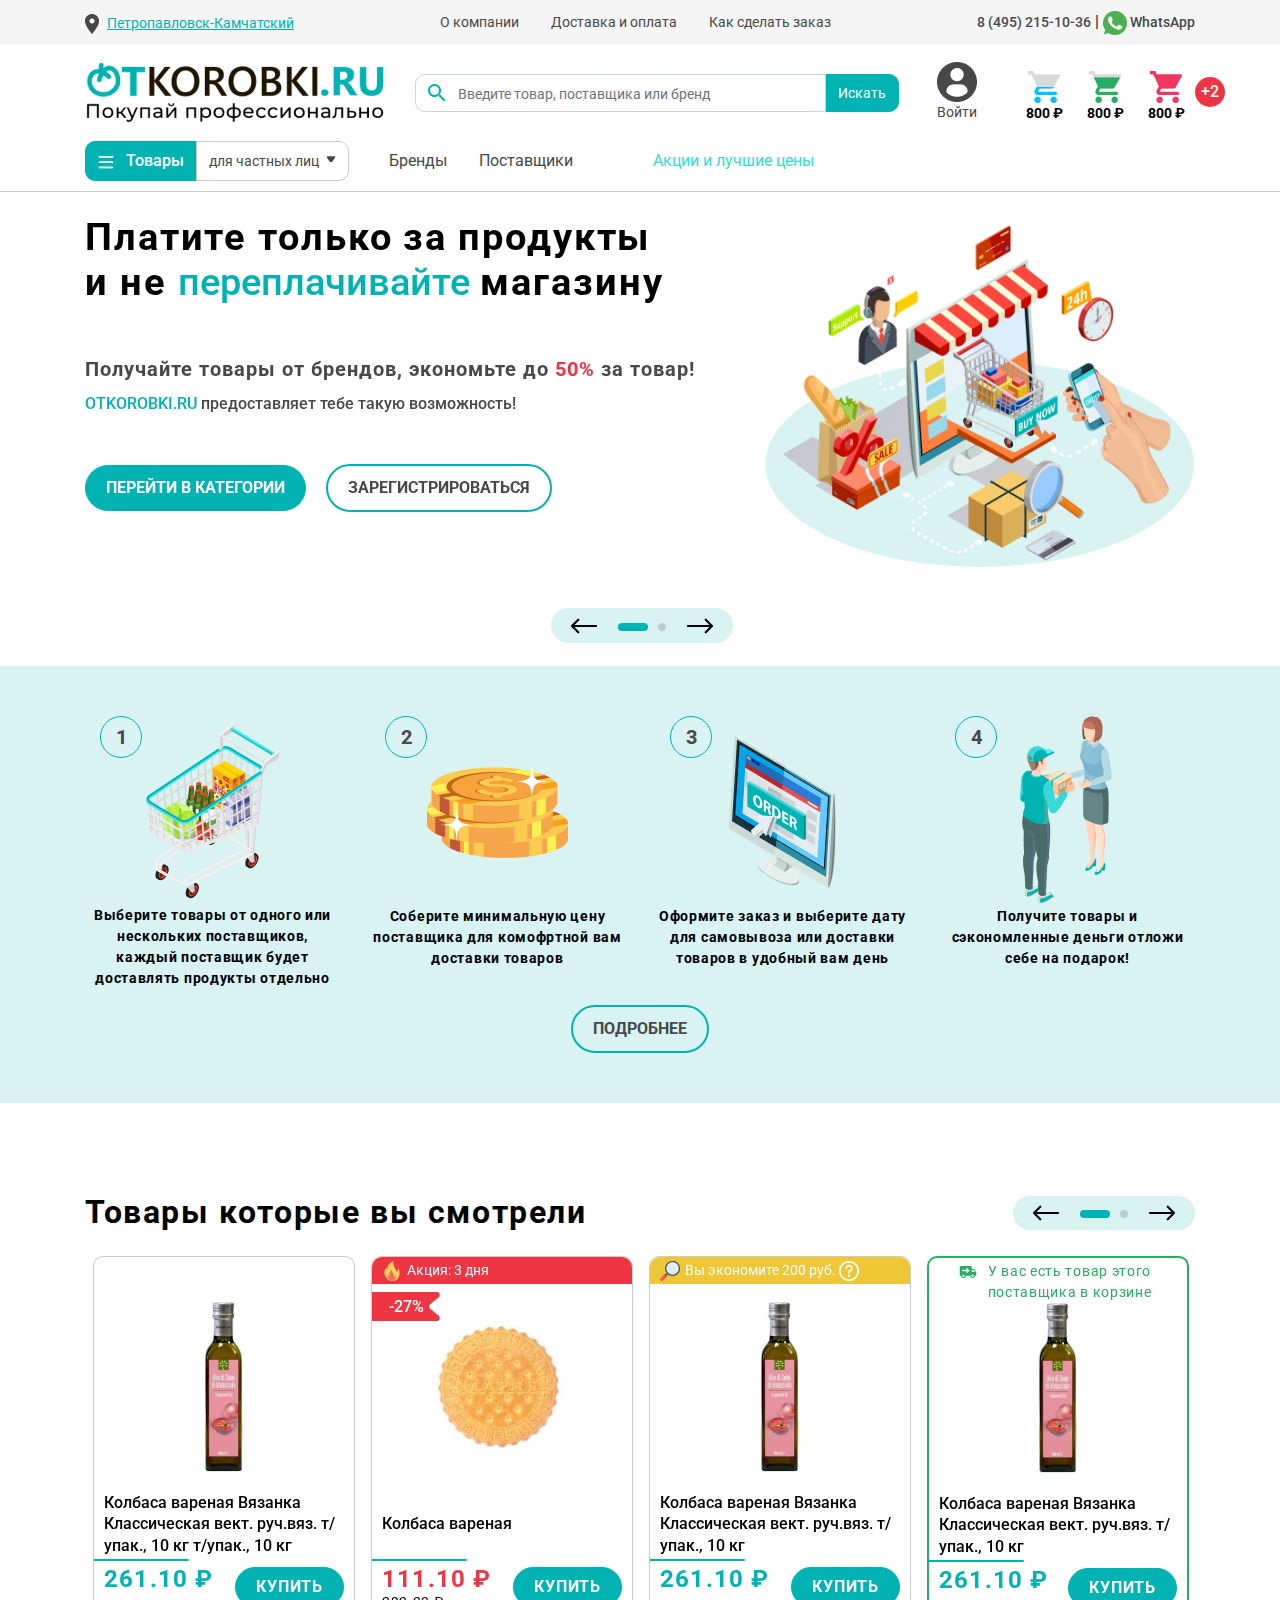
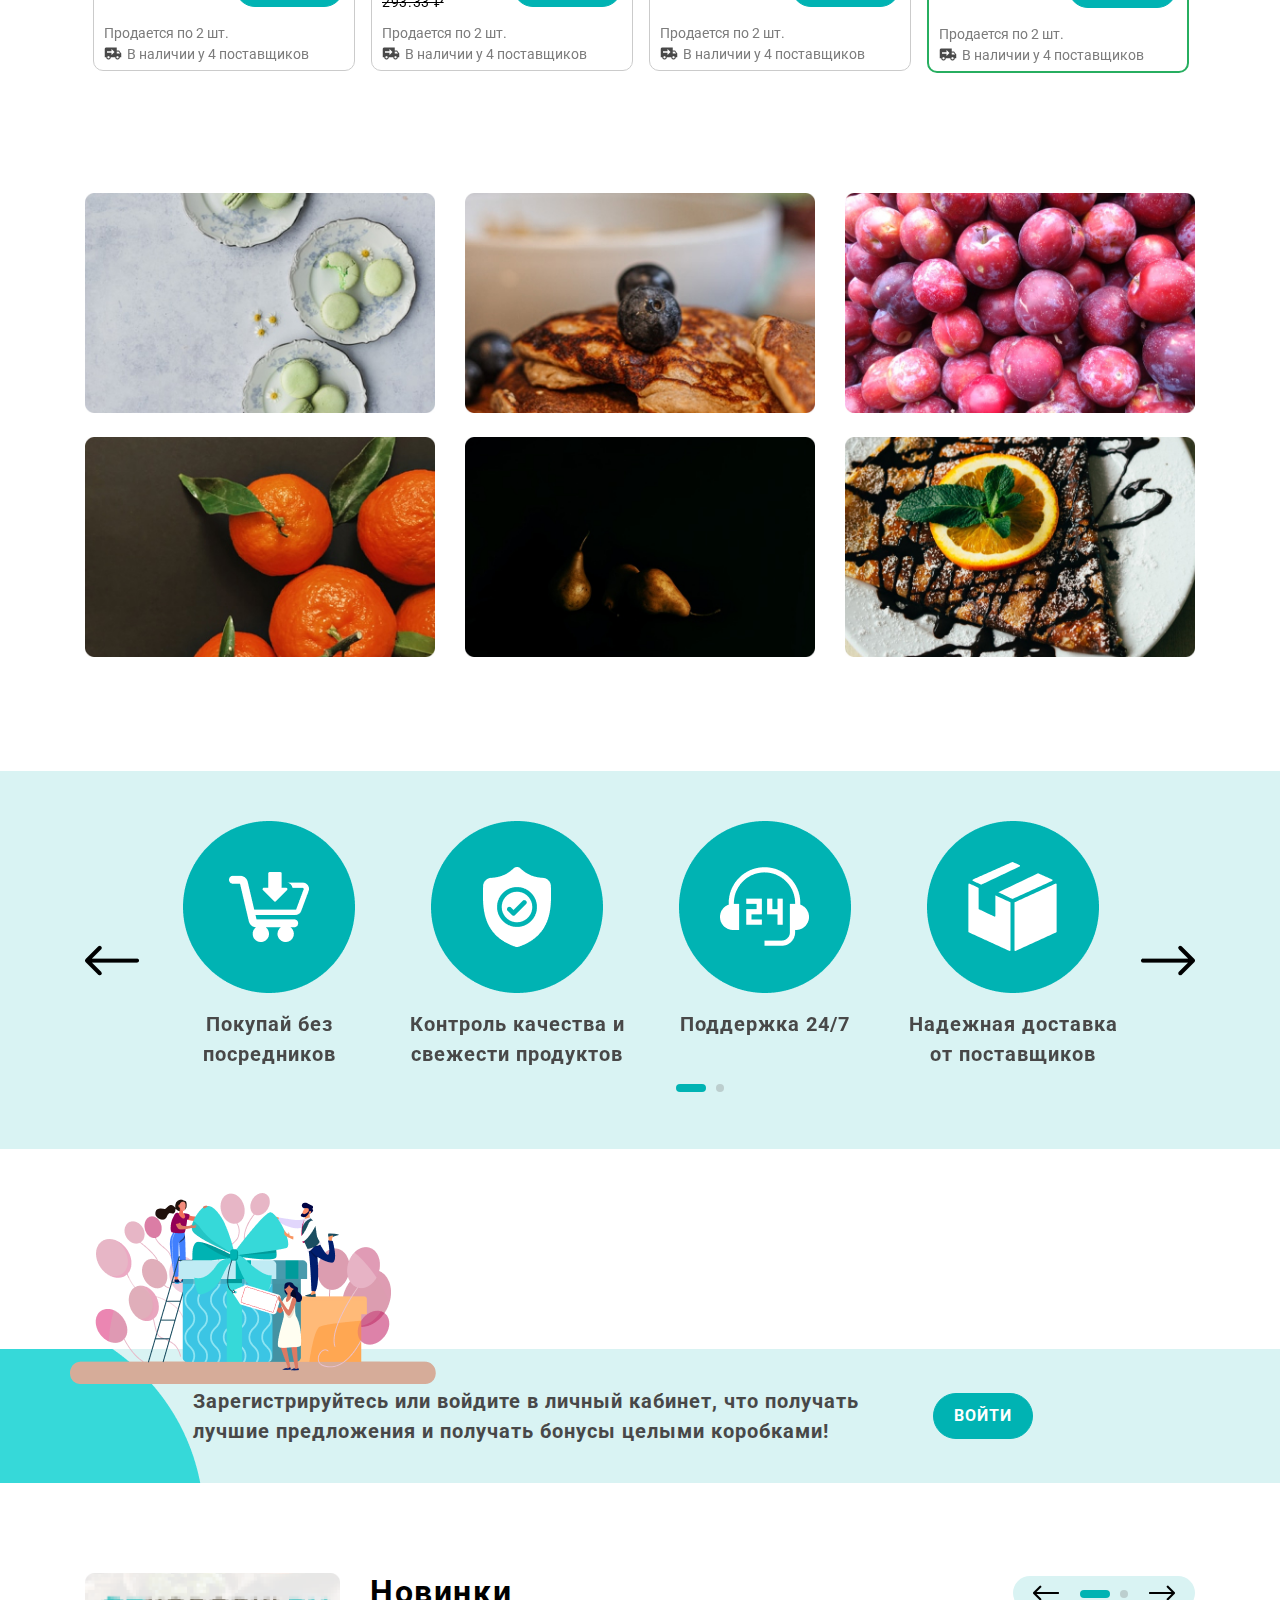
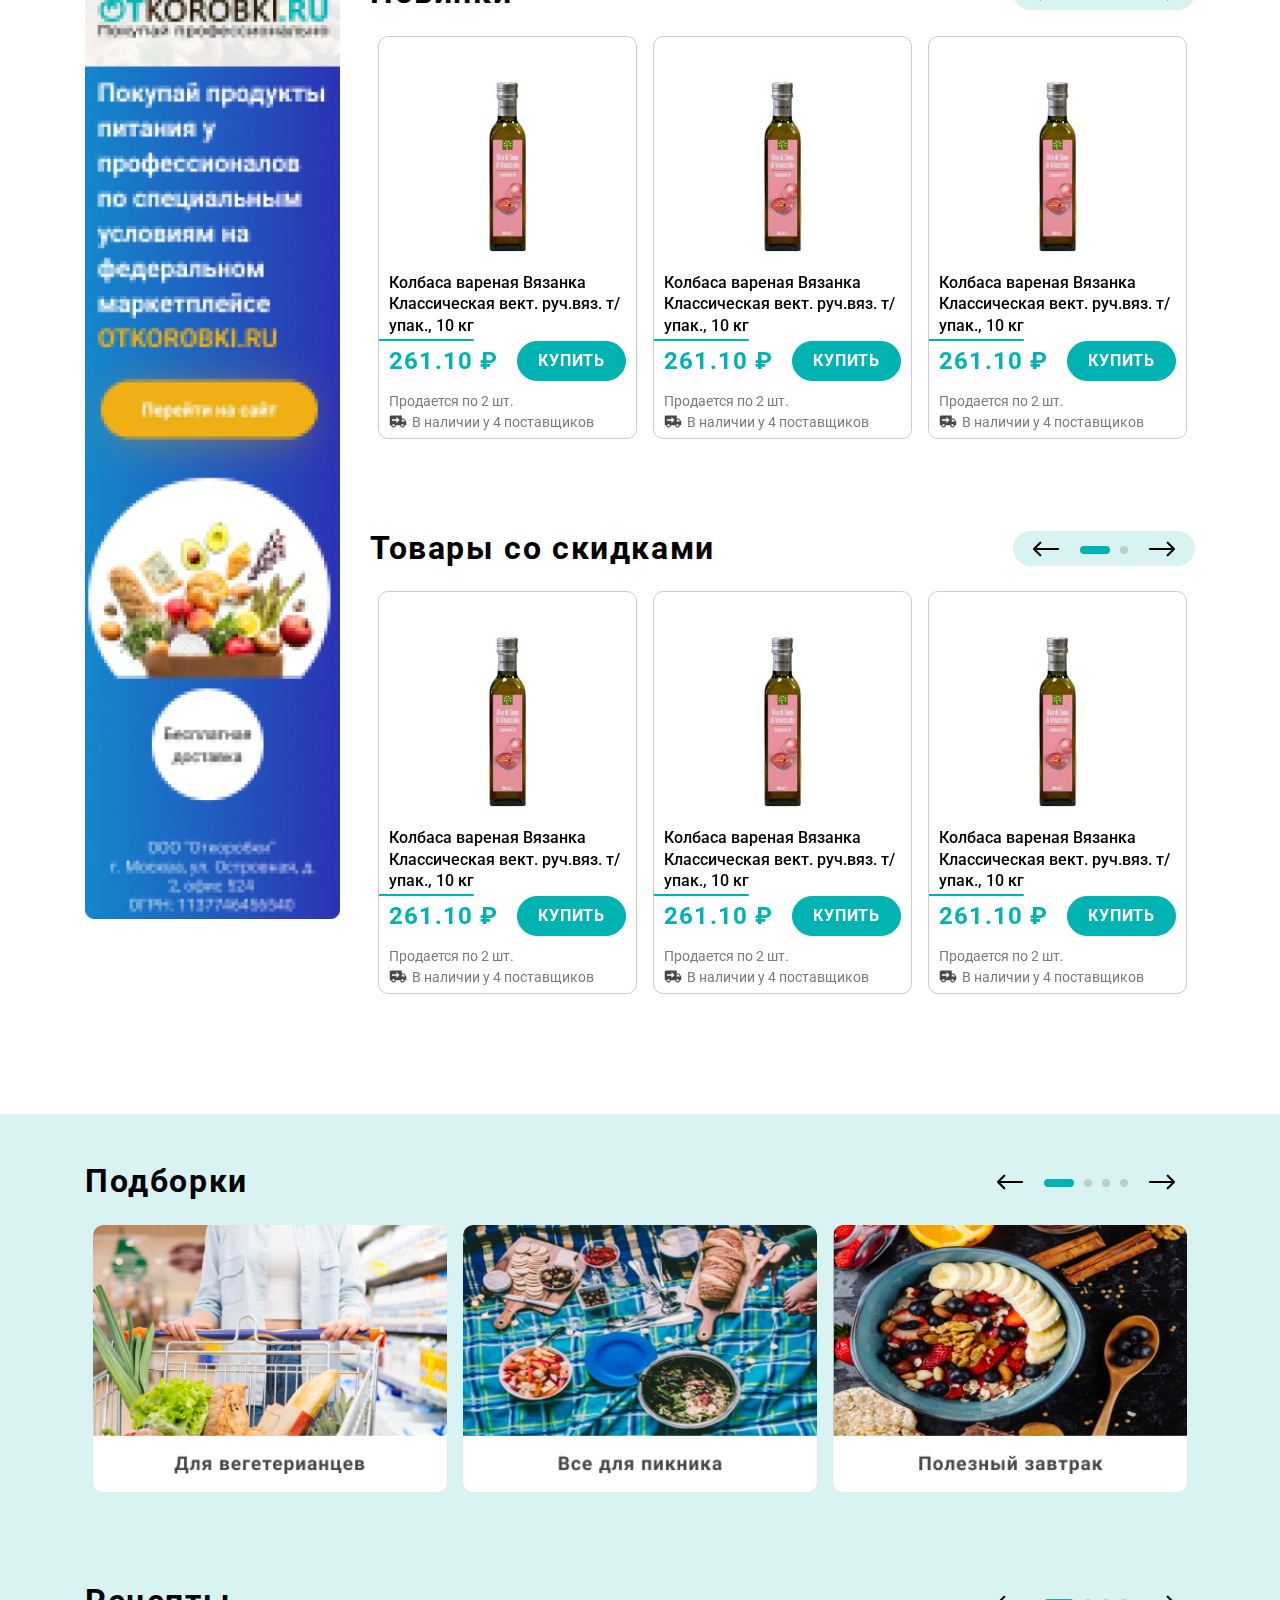
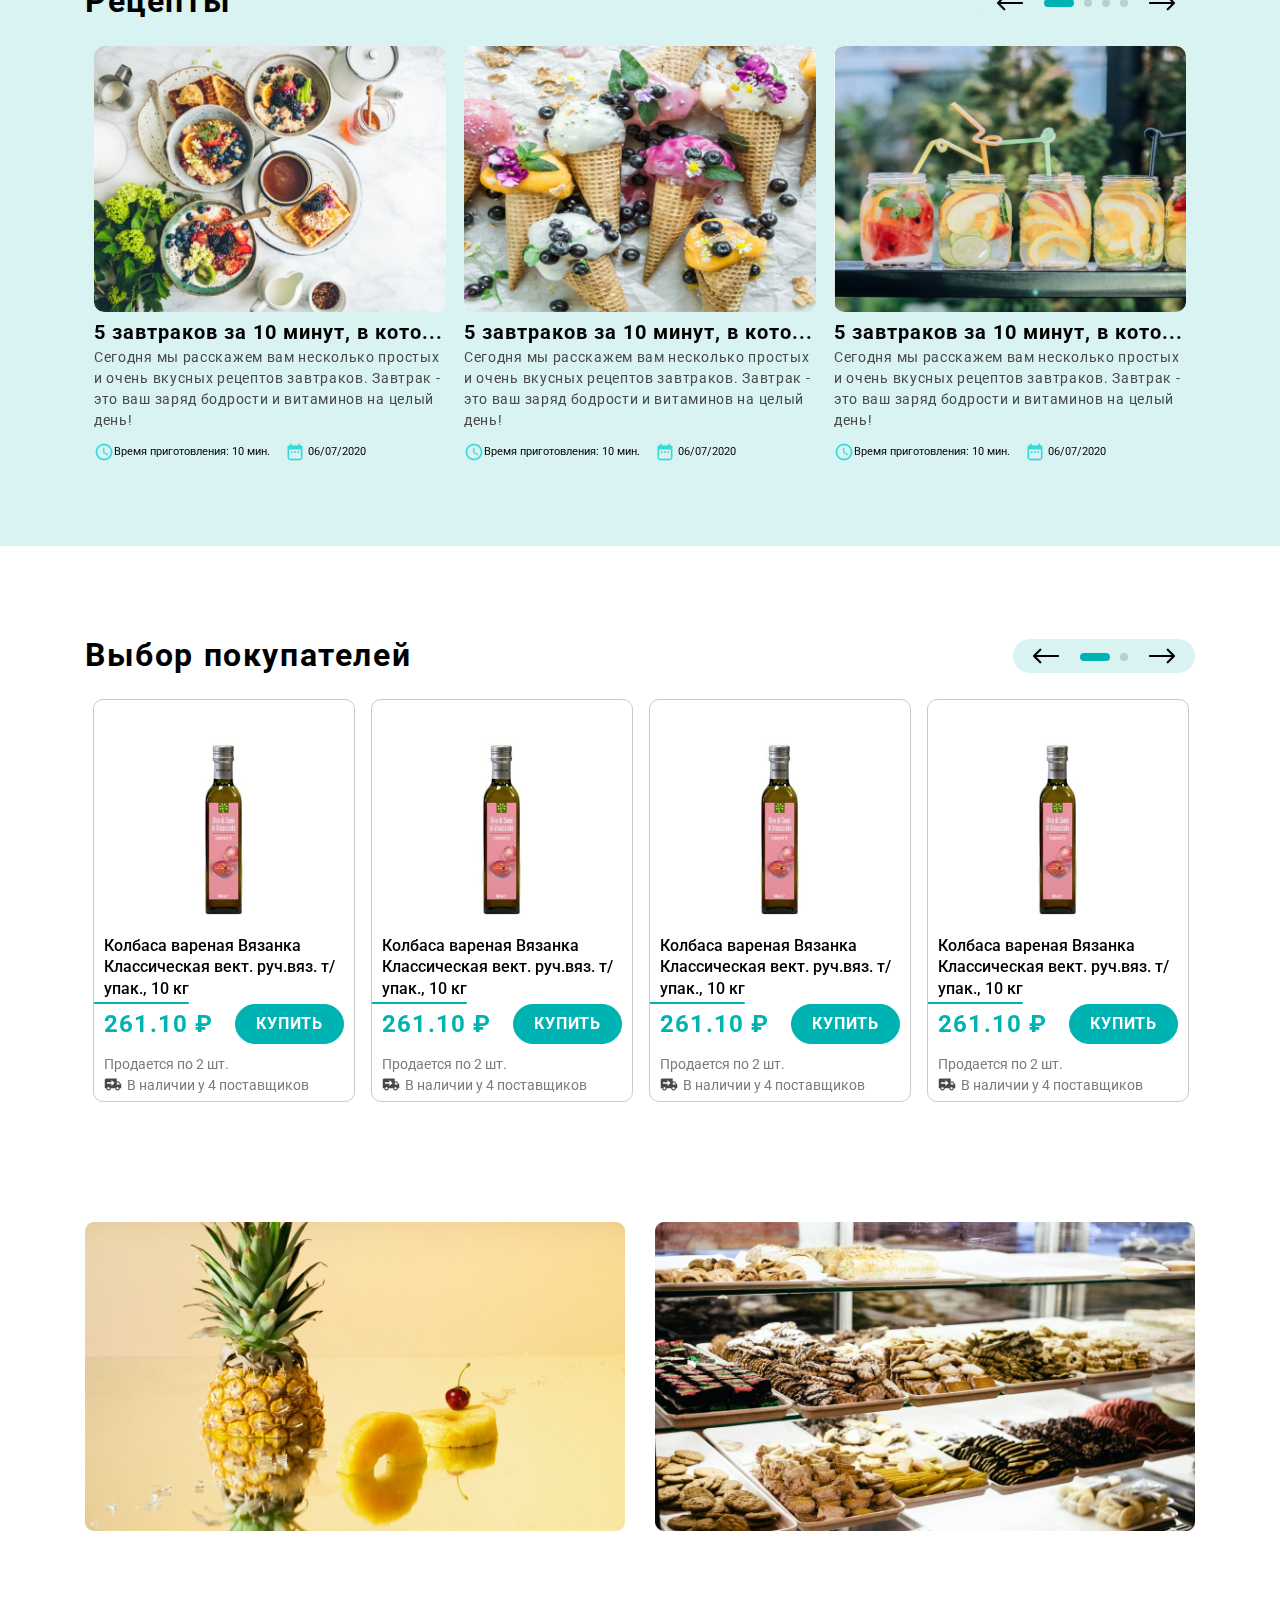
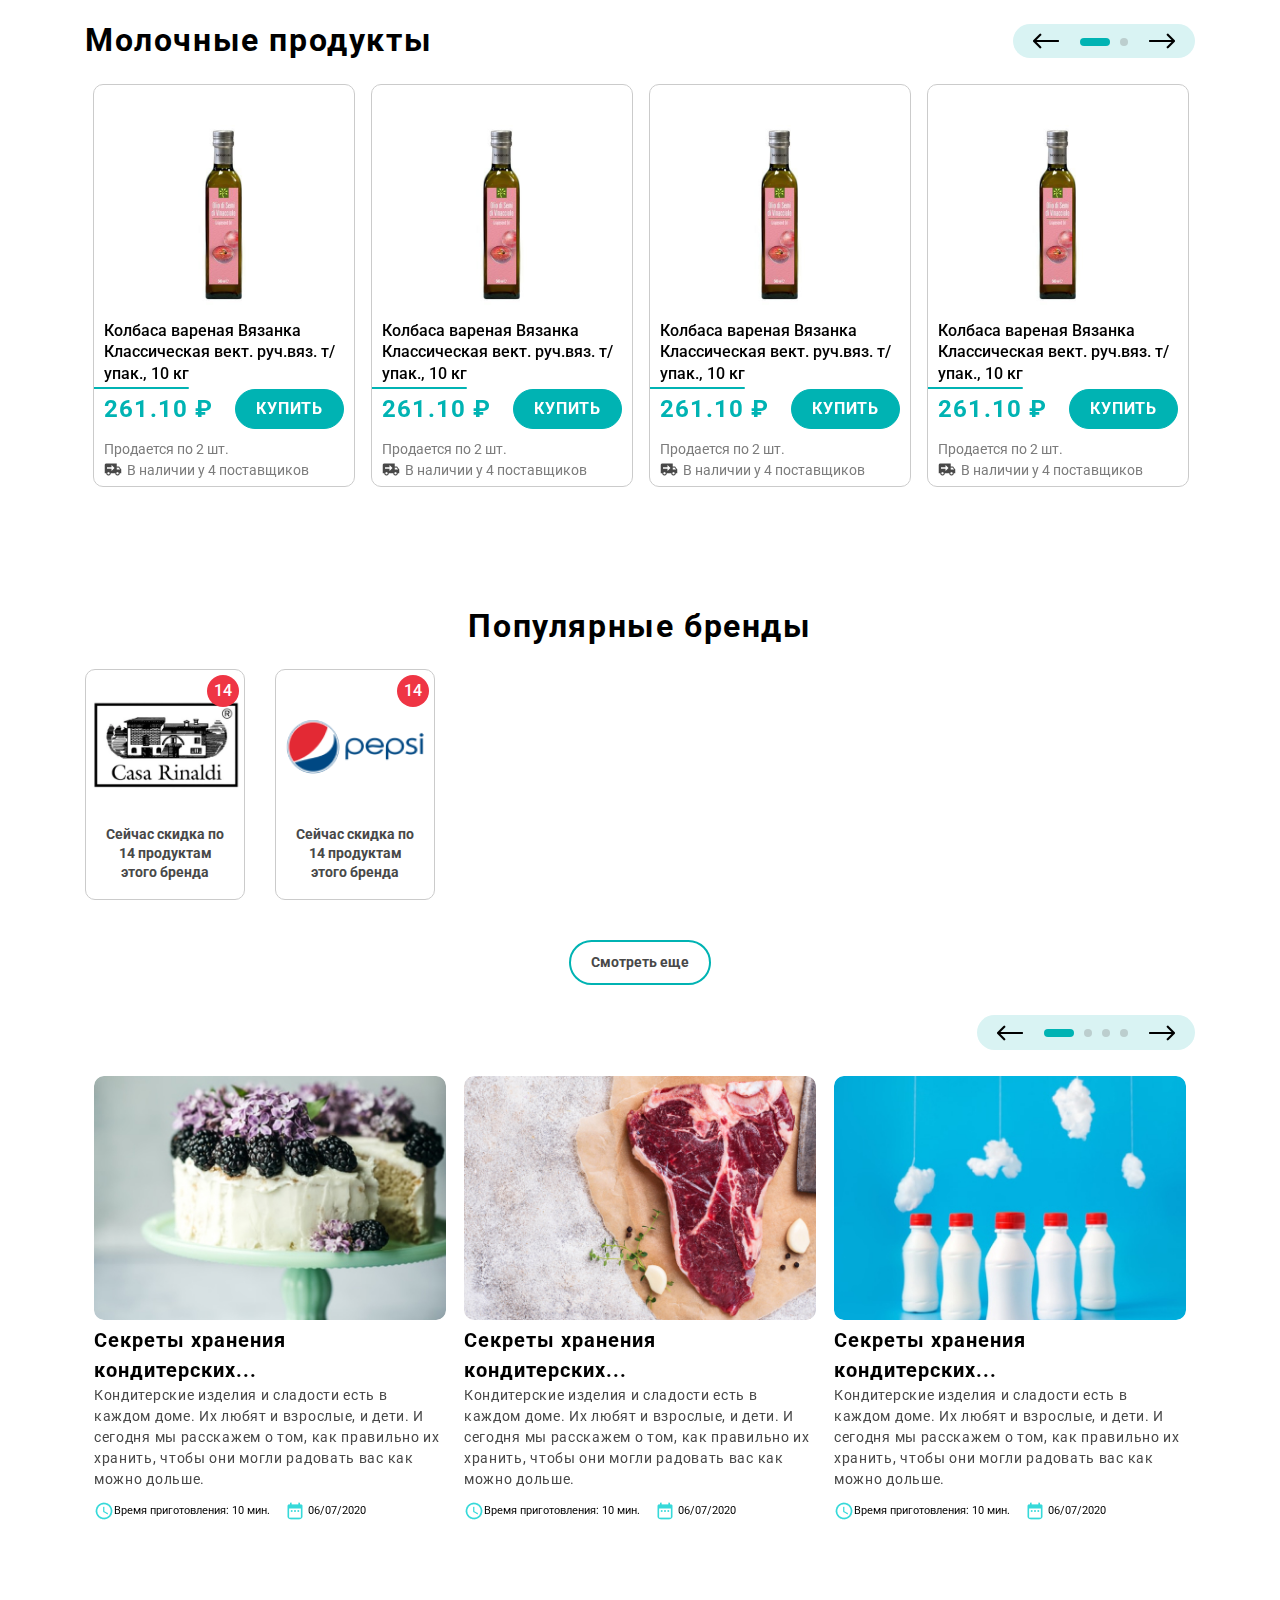
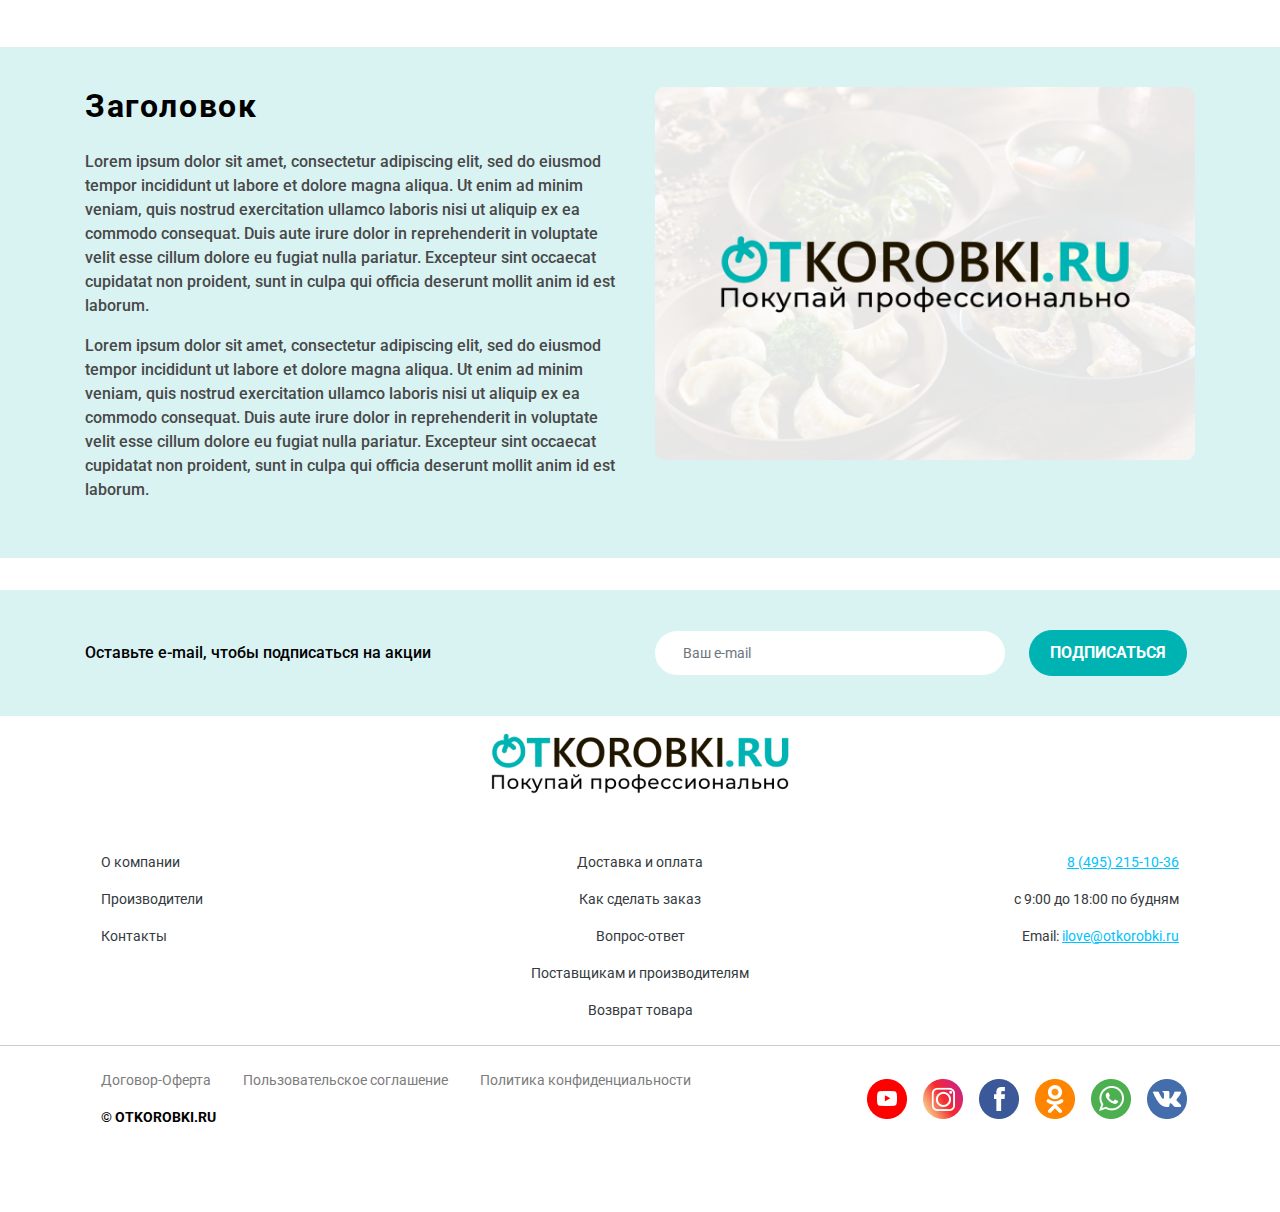
==== commit 763aa446: "detail" ====
--- a/index.html
+++ b/index.html
@@ -413,7 +413,7 @@
                                         <div class="card-header">&nbsp;</div>
                                         <a class="img-link" href="#"><img src="img/image4.png" class="card-img-top" alt=""></a>
                                         <div class="card-body">
-                                            <a href="#" class="card-title">Колбаса вареная Вязанка Классическая вект. руч.вяз. т/упак., 10 кг</a>
+                                            <a href="#" class="card-title">Колбаса вареная Вязанка Классическая вект. руч.вяз. т/упак., 10 кг   т/упак., 10 кг</a>
                                             <div class="separator"></div>
                                             <div class="buy-block">
                                                 <div class="price-block">
@@ -435,9 +435,9 @@
                                             <div class="card-header">
                                                 <img src="img/flame_ico.svg" alt="">Акция: 3 дня
                                             </div>
-                                            <a class="img-link" href="#"><img src="img/image4.png" class="card-img-top" alt=""></a>
+                                            <a class="img-link" href="#"><img src="img/8096_preview.jpg" class="card-img-top" alt=""></a>
                                             <div class="card-body">
-                                                <a href="#" class="card-title">Колбаса вареная Вязанка Классическая вект. руч.вяз. т/упак., 10 кг</a>
+                                                <a href="#" class="card-title">Колбаса вареная</a>
                                                 <div class="separator"></div>
                                                 <div class="buy-block">
                                                     <div class="price-block">
@@ -1169,7 +1169,9 @@
                         <div class="col-6 col-lg-2 mb-4">
                             <a href="#" class="card card-brands">
                                 <div class="card-badge">14</div>
-                                <img src="img/brands/johnsonbaby.png" class="card-img-top" alt="">
+                                <div class="img-wrapper">
+                                    <img src="img/brand_casa-rinaldi.png" class="card-img-top" alt="">
+                                </div>
                                 <div class="card-body">
                                     <h5 class="card-title">Сейчас скидка по 14 продуктам этого бренда</h5>
                                 </div>
@@ -1178,66 +1180,15 @@
                         <div class="col-6 col-lg-2 mb-4">
                             <a href="#" class="card card-brands">
                                 <div class="card-badge">14</div>
-                                <img src="img/brands/pepsi.png" class="card-img-top" alt="">
+                                <div class="img-wrapper">
+                                    <img src="img/brands/pepsi.png" class="card-img-top" alt="">
+                                </div>
                                 <div class="card-body">
                                     <h5 class="card-title">Сейчас скидка по 14 продуктам этого бренда</h5>
                                 </div>
                             </a>
                         </div>
-                        <div class="col-6 col-lg-2 mb-4">
-                            <a href="#" class="card card-brands">
-                                <div class="card-badge">14</div>
-                                <img src="img/brands/pepsi.png" class="card-img-top" alt="">
-                                <div class="card-body">
-                                    <h5 class="card-title">Сейчас скидка по 14 продуктам этого бренда</h5>
-                                </div>
-                            </a>
-                        </div>
-                        <div class="col-6 col-lg-2 mb-4">
-                            <a href="#" class="card card-brands">
-                                <div class="card-badge">14</div>
-                                <img src="img/brands/pepsi.png" class="card-img-top" alt="">
-                                <div class="card-body">
-                                    <h5 class="card-title">Сейчас скидка по 14 продуктам этого бренда</h5>
-                                </div>
-                            </a>
-                        </div>
-                        <div class="col-6 col-lg-2 mb-4">
-                            <a href="#" class="card card-brands">
-                                <div class="card-badge">14</div>
-                                <img src="img/brands/pepsi.png" class="card-img-top" alt="">
-                                <div class="card-body">
-                                    <h5 class="card-title">Сейчас скидка по 14 продуктам этого бренда</h5>
-                                </div>
-                            </a>
-                        </div>
-                        <div class="col-6 col-lg-2 mb-4">
-                            <a href="#" class="card card-brands">
-                                <div class="card-badge">14</div>
-                                <img src="img/brands/pepsi.png" class="card-img-top" alt="">
-                                <div class="card-body">
-                                    <h5 class="card-title">Сейчас скидка по 14 продуктам этого бренда</h5>
-                                </div>
-                            </a>
-                        </div>
-                        <div class="col-6 col-lg-2 mb-4">
-                            <a href="#" class="card card-brands">
-                                <div class="card-badge">14</div>
-                                <img src="img/brands/pepsi.png" class="card-img-top" alt="">
-                                <div class="card-body">
-                                    <h5 class="card-title">Сейчас скидка по 14 продуктам этого бренда</h5>
-                                </div>
-                            </a>
-                        </div>
-                        <div class="col-6 col-lg-2 mb-4">
-                            <a href="#" class="card card-brands">
-                                <div class="card-badge">14</div>
-                                <img src="img/brands/pepsi.png" class="card-img-top" alt="">
-                                <div class="card-body">
-                                    <h5 class="card-title">Сейчас скидка по 14 продуктам этого бренда</h5>
-                                </div>
-                            </a>
-                        </div>
+
                     </div>
                 </div>
                 <div class="text-center mt-3">
--- a/css/style.css
+++ b/css/style.css
@@ -1091,6 +1091,12 @@
     font-weight: 500;
 }
 
+.card-brands .img-wrapper {
+    display: flex;
+    height: 150px;
+    align-items: center;
+}
+
 .card-brands .card-img-top {
     display: block;
     margin: 30px auto;
@@ -1210,6 +1216,7 @@
     justify-content: center;
     align-items: center;
     padding: 40px 5px 20px 5px;
+    height: 240px;
 }
 
 .card-product .img-link .card-img-top {
@@ -1222,6 +1229,9 @@
 }
 
 .card-product .card-title {
+    display: flex;
+    height: 45px;
+    align-items: center;
     color: #000;
     font-size: 1rem;
     font-weight: 500;
@@ -1405,7 +1415,7 @@
 
 .card-product.add-card .counter-block {
     text-align: center;
-    margin: 30px 0 10px 0;
+    margin: 15px 0 10px 0;
 }
 
 
@@ -1526,13 +1536,13 @@
         height: 40px;
     }
     .card-product.add-card .card-title {
-        display: inline;
+        display: flex;
     }
     .card-product.add-card .buy-block {
         display: none;
     }
     .card-product.add-card .counter-block {
-        margin-top: 15px;
+        margin: 25px 0 0px 0;
     }
     .card-product.in-card {
         border-width: 1px;
@@ -1890,6 +1900,28 @@
 
 .custom-checkbox .custom-control-input:checked~.custom-control-label::after {
     background-image: url(../img/checkbox_ico.svg);
+}
+
+.custom-radio .custom-control-input~.custom-control-label::before {
+    color: #fff;
+    border-color: var(--main);
+}
+
+.custom-radio .custom-control-input:checked~.custom-control-label::before {
+    color: #fff;
+    border-color: var(--main);
+    background-color: var(--main);
+}
+
+.custom-radio .custom-control-label {
+    color: var(--gray);
+    font-size: 1rem;
+    letter-spacing: 0;
+    font-weight: 500;
+}
+
+.custom-radio .custom-control-input:checked~.custom-control-label {
+    color: #000;
 }
 
 
@@ -2447,6 +2479,25 @@
     margin-bottom: 15px;
 }
 
+.filters-block .filter-block .scroll-list {
+    height: 250px;
+    overflow-y: scroll;
+}
+
+.filters-block .filter-block .scroll-list::-webkit-scrollbar {
+    width: 5px;
+}
+
+.filters-block .filter-block .scroll-list::-webkit-scrollbar-thumb {
+    background: rgba(124, 124, 124, .3);
+    border-radius: 5px;
+}
+
+.filters-block .filter-block .scroll-list::-webkit-scrollbar-track {
+    background: transparent;
+    border-radius: 100px;
+}
+
 .filters-block .filter-block .form-control.fill {
     border-color: transparent;
     background-color: var(--second);
@@ -3373,6 +3424,29 @@
 }
 
 
+/* select rating */
+
+.btnrating {
+    padding: 0;
+    border: none;
+    width: 40px;
+    height: 40px;
+    background: url(../img/big_star.svg) no-repeat;
+}
+
+.btnrating:focus {
+    outline: none;
+}
+
+.btnrating:hover {
+    cursor: pointer;
+}
+
+.btnrating.btn-star-on {
+    background: url(/img/big_star_fill.svg) no-repeat;
+}
+
+
 /* set rating */
 
 .set-rating {
@@ -3384,6 +3458,7 @@
 
 .set-rating .set-rating-item {
     width: 115px;
+    text-align: center;
 }
 
 .set-rating .set-rating-item .star {
@@ -3406,11 +3481,20 @@
     text-align: center;
 }
 
-.modal#login-continue .modal-body {
+@media (max-width: 575px) {
+    .set-rating .set-rating-item .name {
+        display: none;
+    }
+}
+
+
+/* modals registration and login */
+
+.modal-login .modal-body {
     padding-bottom: 90px;
 }
 
-.modal#login-continue h3 {
+.modal-login h3 {
     font-size: 1.25rem;
     font-weight: bold;
     line-height: 135%;
@@ -3419,7 +3503,7 @@
     margin-bottom: 40px;
 }
 
-.modal#login-continue .form-group input {
+.modal-login .form-group input {
     background-color: var(--second);
     border-color: transparent;
     font-size: 0.875rem;
@@ -3429,7 +3513,73 @@
     width: 270px;
 }
 
-.modal#login-continue .form-group .form-link {
+.modal-login #login-link {
+    position: absolute;
+    left: 0;
+    padding: 0;
+}
+
+.modal-login #registration-block .form-group input {
+    margin: 0;
+    /* width: auto; */
+}
+
+.modal-login #registration-block .organization-block .form-group input {
+    margin: 0 auto;
+}
+
+.modal-login #registration-block .code-block {
+    text-align: left;
+}
+
+.modal-login #registration-block .code-block p {
+    color: #000;
+    font-size: 0.875rem;
+}
+
+.modal-login #registration-block .code-block small {
+    color: var(--gray);
+    font-size: 0.6875rem;
+}
+
+.modal-login #registration-block .code-block .code-input {
+    width: 170px;
+}
+
+.modal-login #registration-block .custom-checkbox {
+    margin: 25px 0;
+}
+
+.modal-login #registration-block .custom-checkbox label {
+    color: #000;
+    font-size: 0.6875rem;
+    line-height: 135%;
+    font-weight: normal;
+}
+
+.modal-login #registration-block .info-text {
+    color: #000;
+    font-size: 1rem;
+    line-height: 135%;
+    font-weight: normal;
+    margin: 50px 0 25px 0;
+}
+
+.modal-login #registration-block .persone-type {
+    margin-bottom: 25px;
+}
+
+.modal-login #registration-block .organization-block {
+    display: none;
+}
+
+@media (min-width: 576px) {
+    .modal-login .modal-dialog.modal-lg {
+        max-width: 670px;
+    }
+}
+
+.modal-login .form-group .form-link {
     display: block;
     color: var(--gray);
     font-size: 0.6875rem;
@@ -3438,13 +3588,17 @@
     width: 270px;
 }
 
-.modal#login-continue .form-group .form-link:hover {
+.modal-login .form-group .form-link:hover {
     color: var(--gray);
 }
 
-.modal#login-continue .btn {
+.modal-login .btn {
     letter-spacing: 0.05em;
     padding: 7px 23px;
+}
+
+#registration-block {
+    display: none;
 }
 
 .modal#no-buy-product .modal-body h3 {
